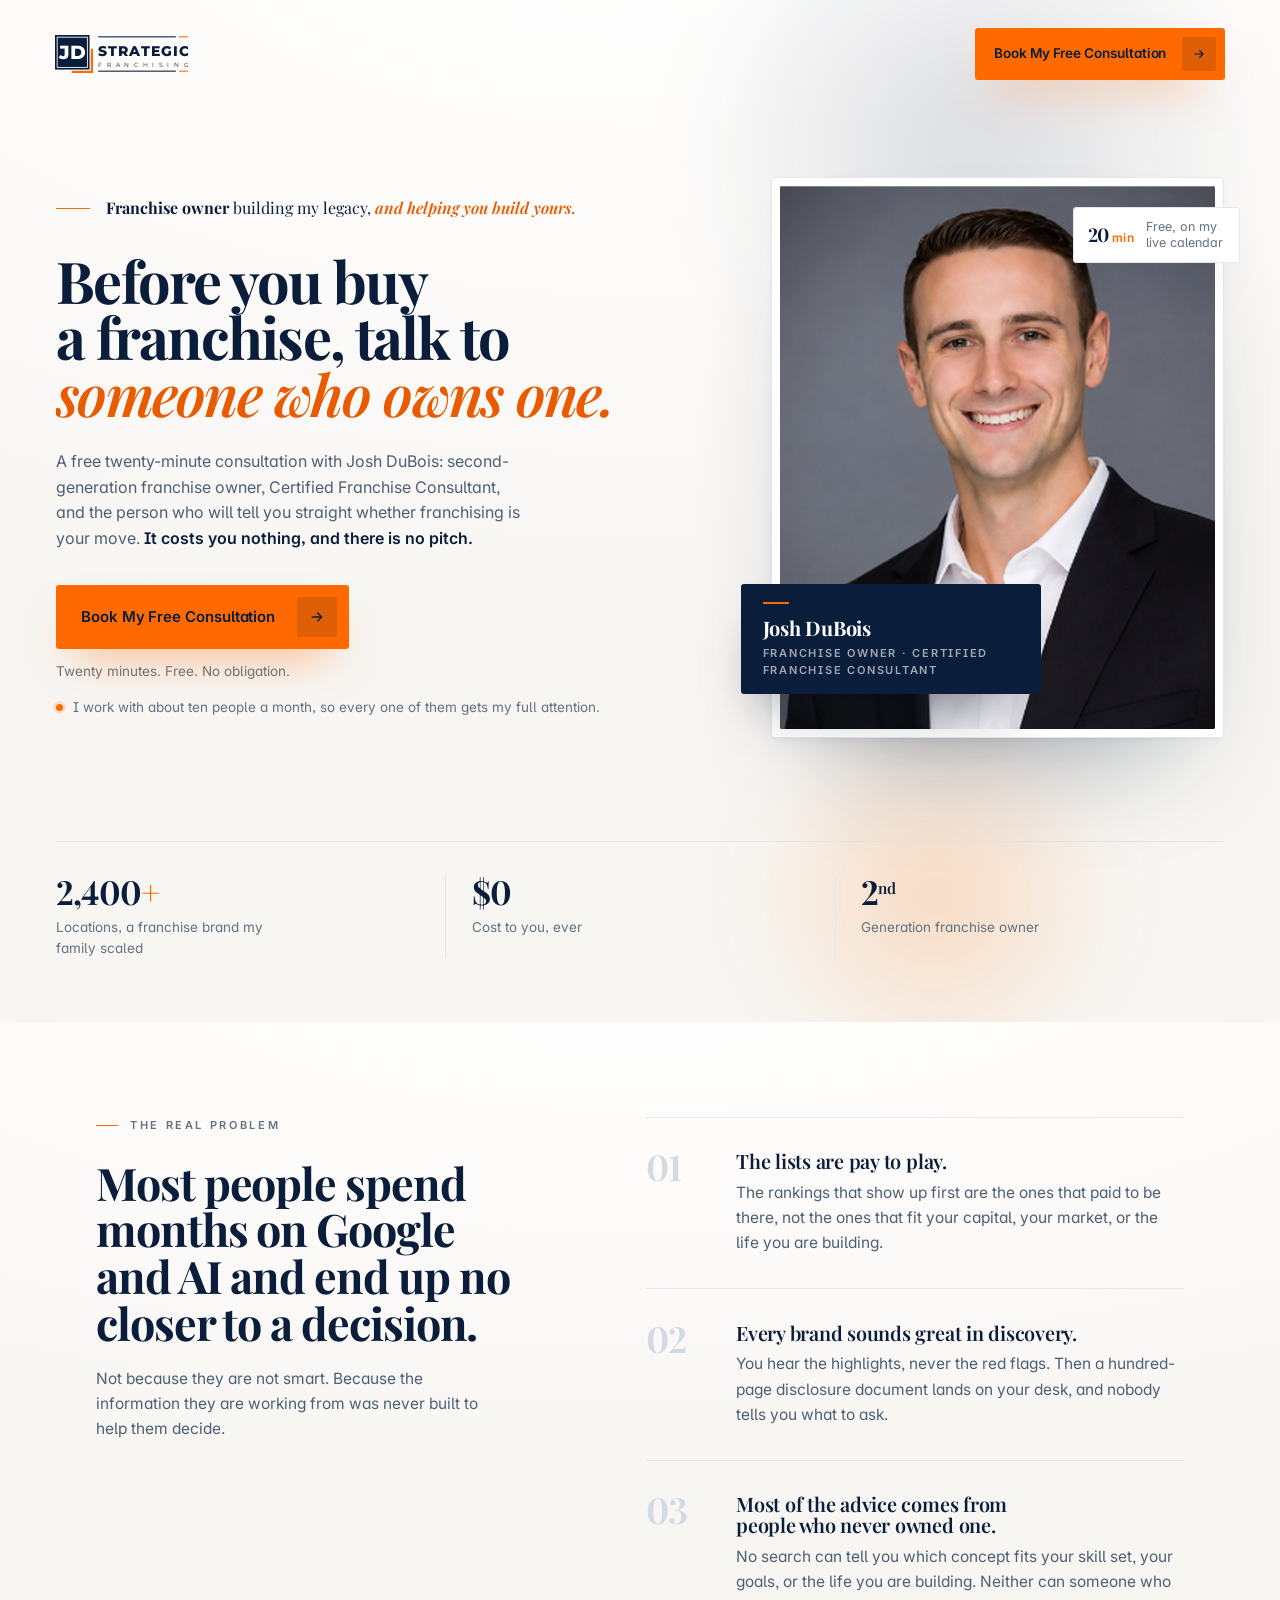
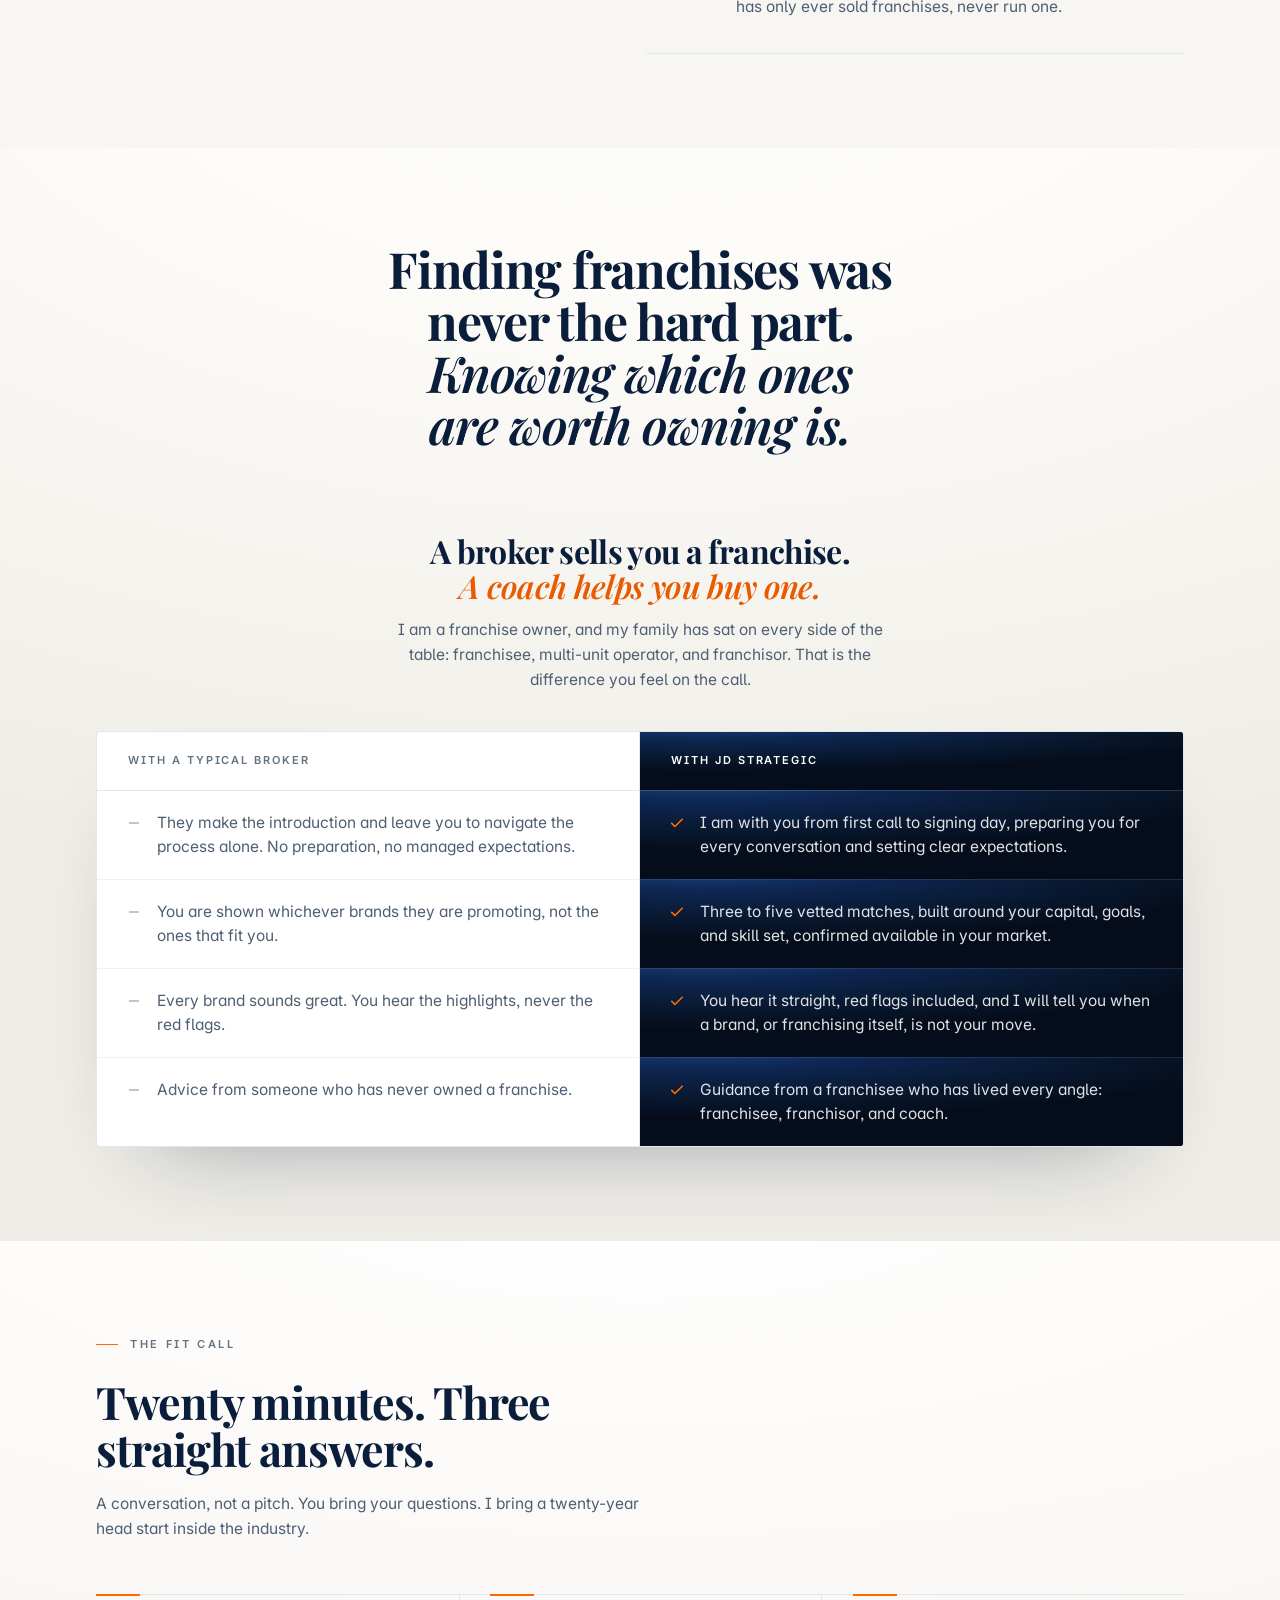
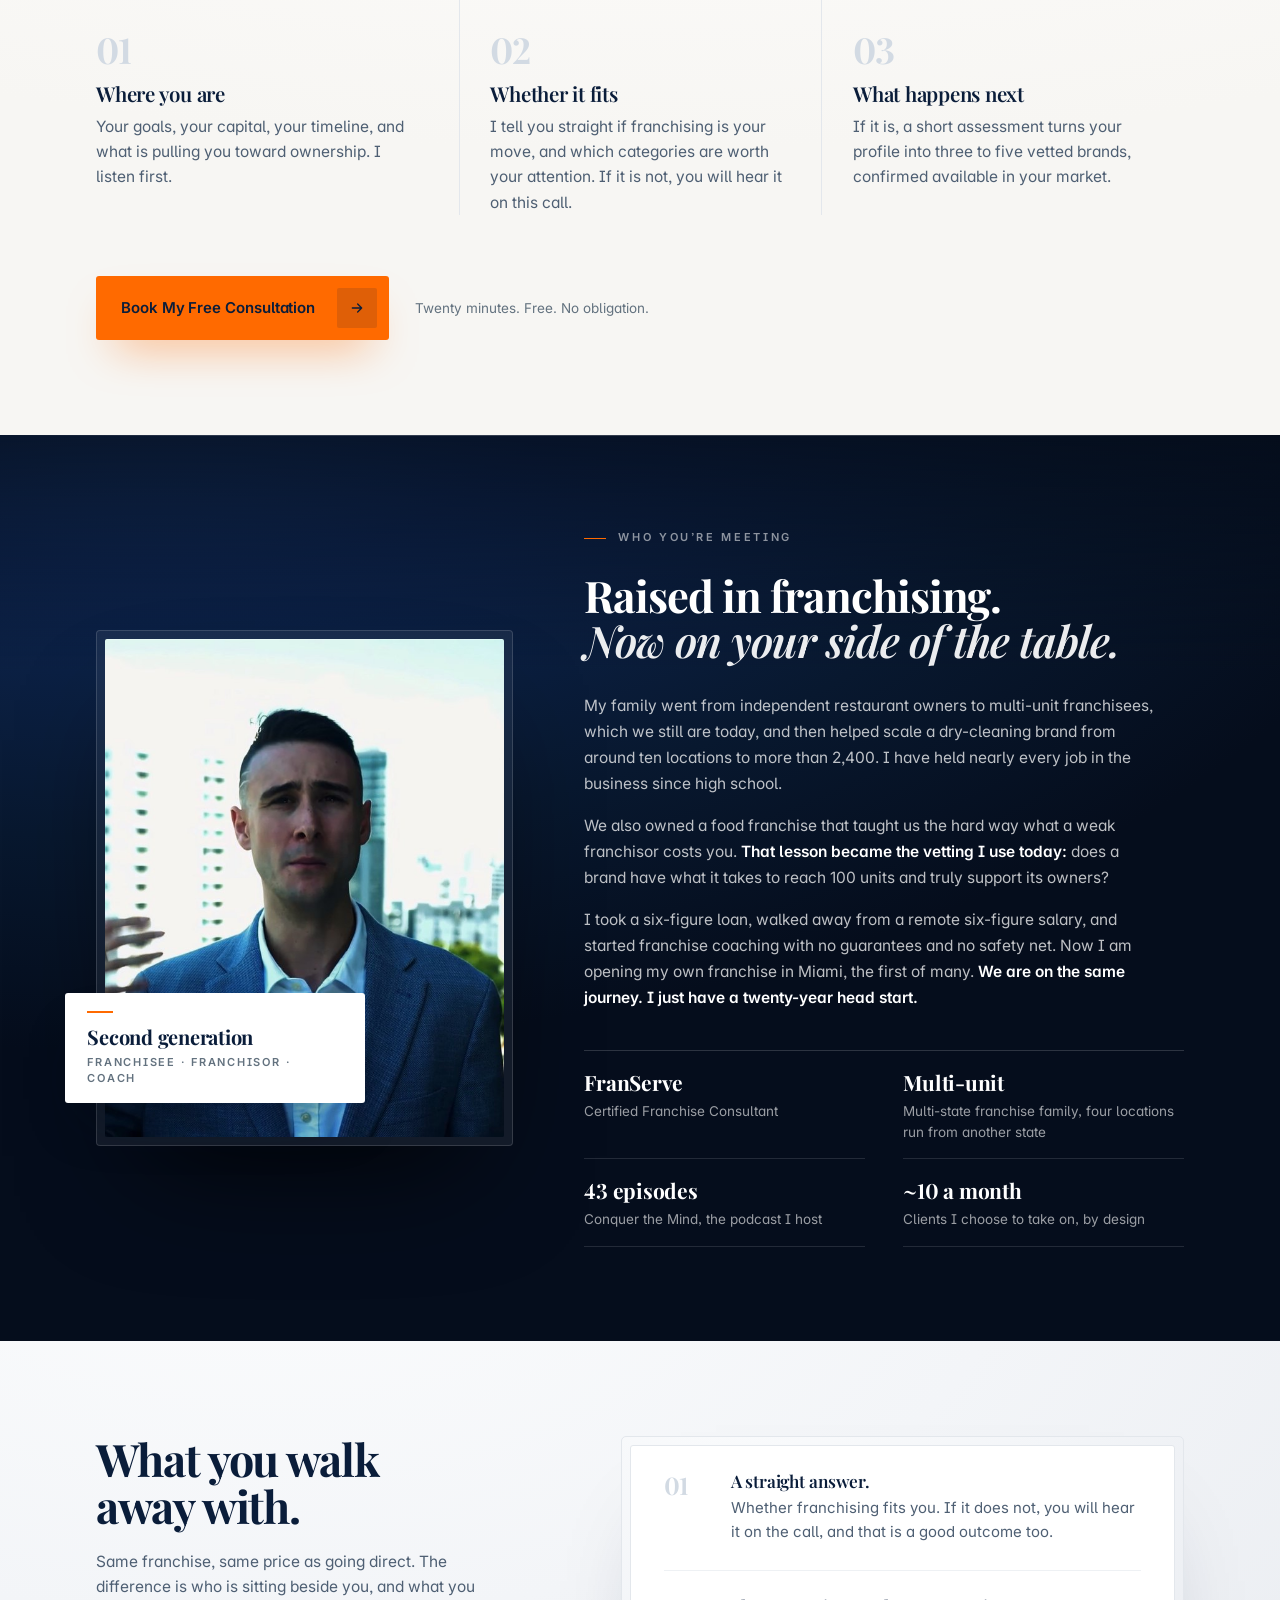
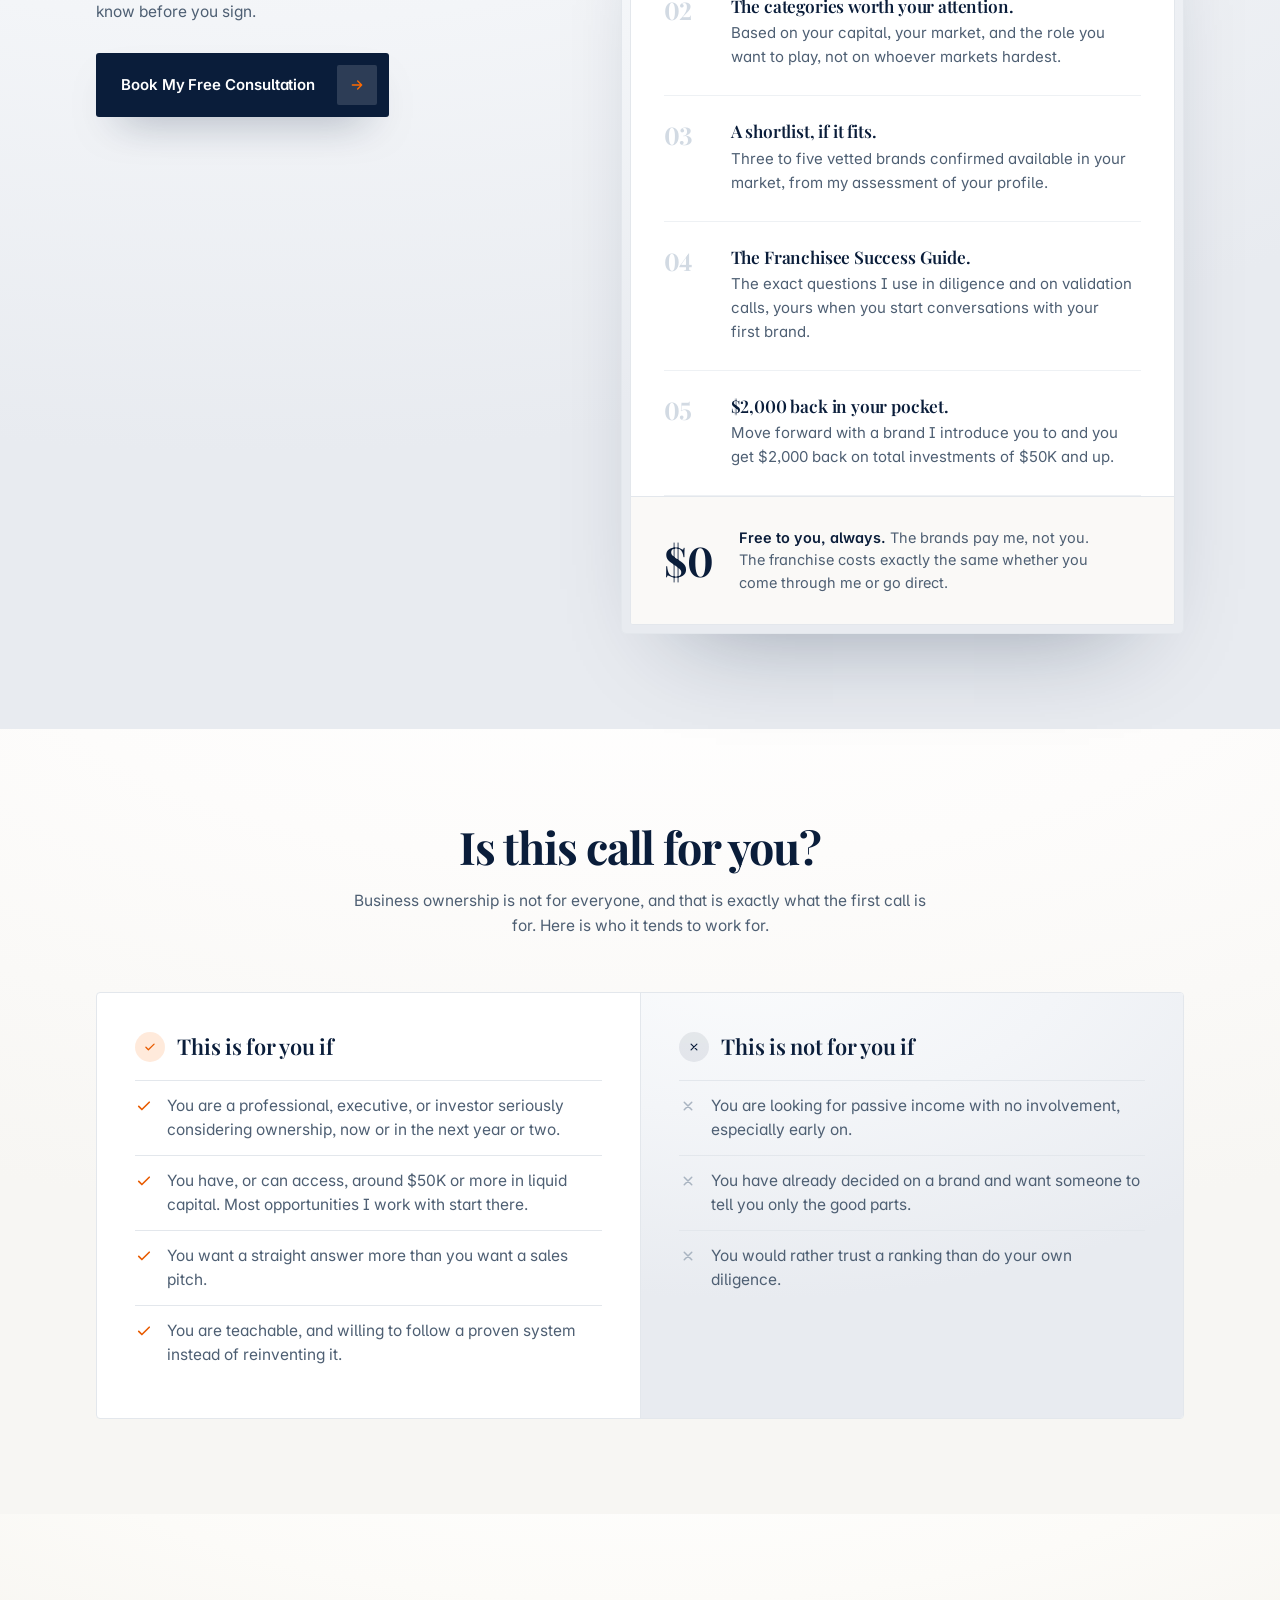
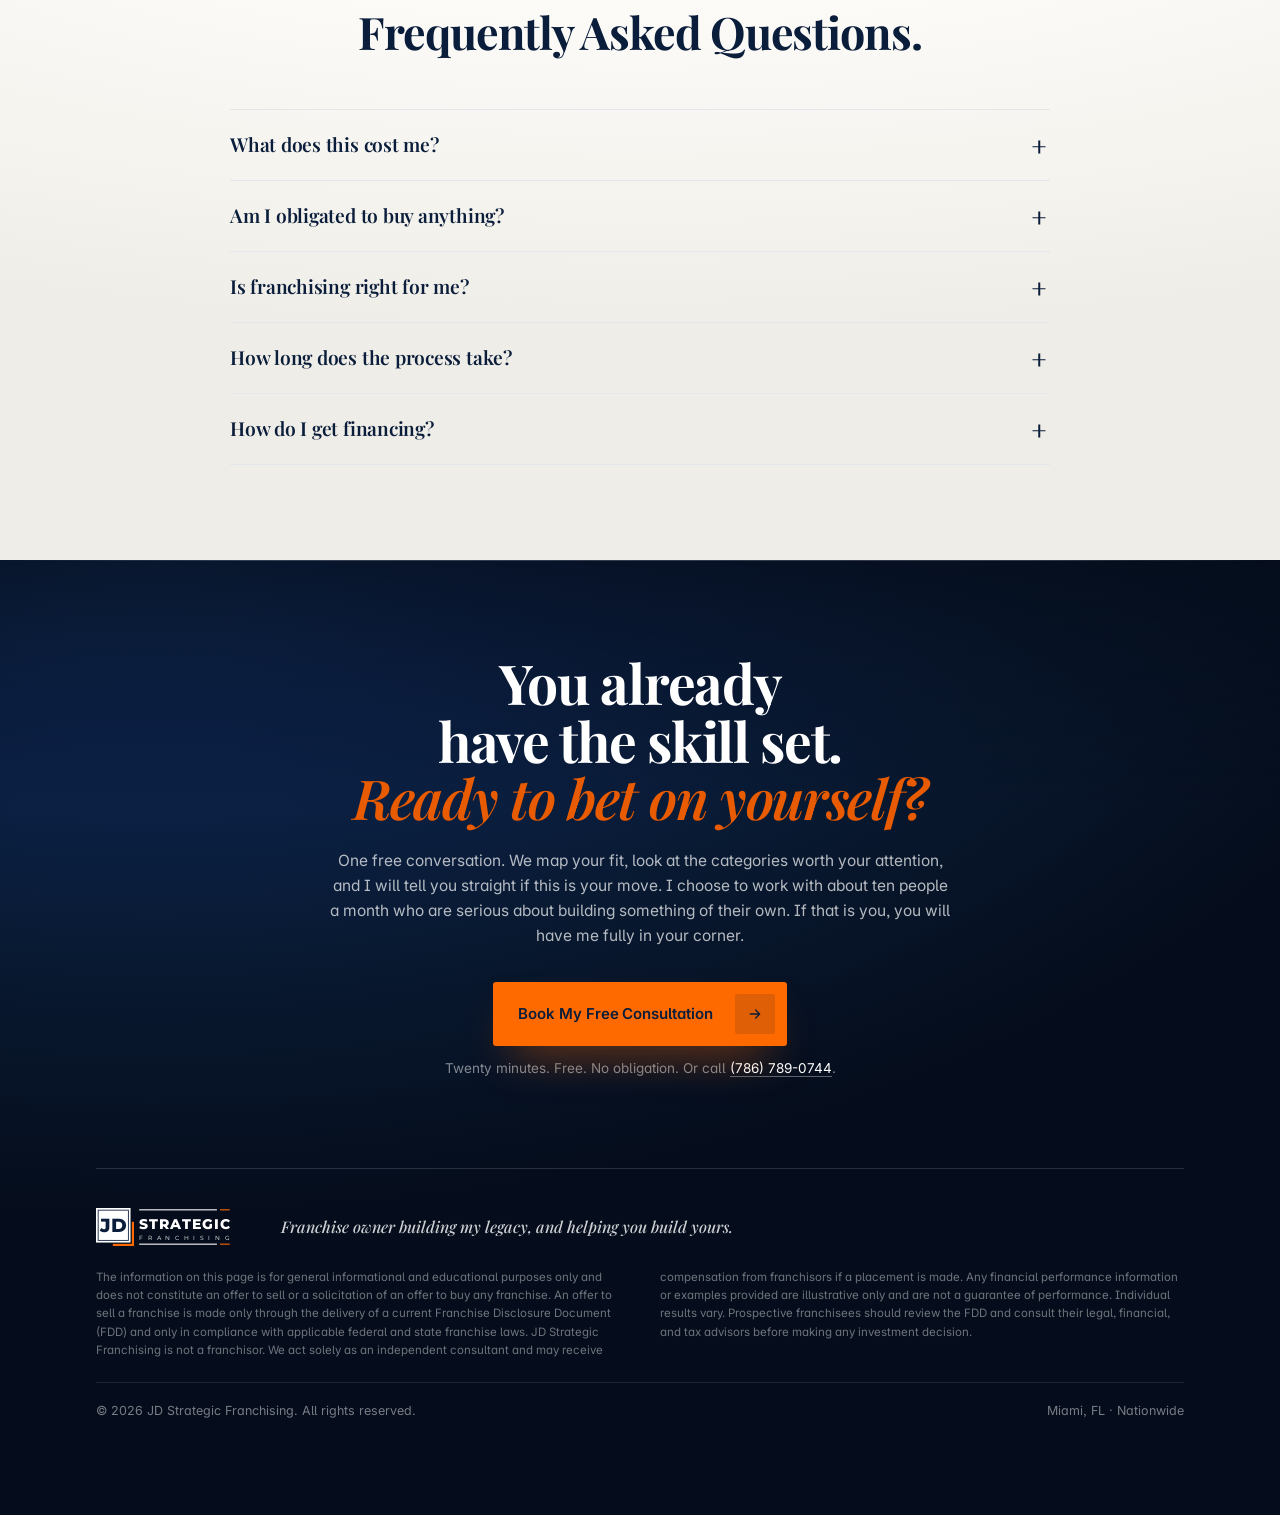
==== index.html @ 338318fc "JD Strategic consultation funnel: consult page, three-question booking, confirmation Co-Authored-By:" ====
<!doctype html>
<html lang="en">
<head>
<meta charset="utf-8">
<meta name="viewport" content="width=device-width, initial-scale=1, viewport-fit=cover">
<title>Free Franchise Consultation with Josh DuBois | JD Strategic Franchising</title>
<meta name="description" content="Before you buy a franchise, talk to someone who owns one. A free twenty-minute consultation with Josh DuBois, second-generation franchise owner and Certified Franchise Consultant. No pitch, no obligation.">
<meta name="theme-color" content="#0A1D3A">
<meta property="og:type" content="website">
<meta property="og:title" content="Before you buy a franchise, talk to someone who owns one.">
<meta property="og:description" content="A free twenty-minute consultation with Josh DuBois. He will tell you straight whether franchising is your move.">
<meta property="og:image" content="assets/og.jpg">
<meta name="twitter:card" content="summary_large_image">
<meta name="twitter:image" content="assets/og.jpg">
<link rel="icon" type="image/png" sizes="64x64" href="assets/favicon.png">
<link rel="apple-touch-icon" sizes="180x180" href="assets/apple-touch-icon.png">
<link rel="preconnect" href="https://fonts.googleapis.com">
<link rel="preconnect" href="https://fonts.gstatic.com" crossorigin>
<link href="https://fonts.googleapis.com/css2?family=Playfair+Display:ital,wght@0,400..900;1,400..900&family=Inter:opsz,wght@14..32,400..700&family=Montserrat:wght@400;800&display=swap" rel="stylesheet">
<link rel="preload" as="image" href="assets/josh/hero-portrait@800.jpg">
<link rel="stylesheet" href="assets/funnel.css">
</head>
<body>
<svg width="0" height="0" style="position:absolute" aria-hidden="true">
  <symbol id="jd-mark" viewBox="0 0 620 176">
    <rect x="0" y="0" width="160" height="160" fill="var(--logo-box,#0A1D3A)"/>
    <rect x="10" y="10" width="140" height="140" fill="none" stroke="var(--logo-on-box,#fff)" stroke-width="4"/>
    <text x="80" y="111" text-anchor="middle" font-family="Montserrat,Inter,system-ui,sans-serif" font-weight="800" font-size="88" letter-spacing="-3" fill="var(--logo-on-box,#fff)">JD</text>
    <rect x="166" y="64" width="10" height="112" fill="#FF6A00"/>
    <rect x="78" y="166" width="98" height="10" fill="#FF6A00"/>
    <rect x="200" y="6" width="360" height="5" fill="currentColor"/>
    <rect x="574" y="6" width="46" height="5" fill="#FF6A00"/>
    <text x="200" y="98" font-family="Montserrat,Inter,system-ui,sans-serif" font-weight="800" font-size="66" textLength="420" lengthAdjust="spacing" fill="currentColor">STRATEGIC</text>
    <text x="201" y="148" font-family="Montserrat,Inter,system-ui,sans-serif" font-weight="400" font-size="30" textLength="418" lengthAdjust="spacing" fill="currentColor">FRANCHISING</text>
    <rect x="200" y="165" width="360" height="5" fill="currentColor"/>
    <rect x="574" y="165" width="46" height="5" fill="#FF6A00"/>
  </symbol>
  <symbol id="i-arrow" viewBox="0 0 24 24"><path d="M5 12h14M13 6l6 6-6 6" fill="none" stroke="currentColor" stroke-width="2" stroke-linecap="round" stroke-linejoin="round"/></symbol>
  <symbol id="i-check" viewBox="0 0 24 24"><path d="M5 12.5l4.2 4.2L19 7" fill="none" stroke="currentColor" stroke-width="2.2" stroke-linecap="round" stroke-linejoin="round"/></symbol>
  <symbol id="i-x" viewBox="0 0 24 24"><path d="M7 7l10 10M17 7L7 17" fill="none" stroke="currentColor" stroke-width="2" stroke-linecap="round"/></symbol>
  <symbol id="i-dash" viewBox="0 0 24 24"><path d="M6 12h12" fill="none" stroke="currentColor" stroke-width="2" stroke-linecap="round"/></symbol>
</svg>

<header class="nav" id="nav">
  <div class="nav-in">
    <span class="brand"><svg class="logo" role="img" aria-label="JD Strategic Franchising"><use href="#jd-mark"/></svg></span>
    <a class="btn btn-accent btn-sm" href="book.html">Book My Free Consultation<svg aria-hidden="true"><use href="#i-arrow"/></svg></a>
  </div>
</header>

<main id="page">

<!-- 01 hero -->
<section class="hero" aria-labelledby="h1">
  <div class="air" aria-hidden="true"></div>
  <div class="rail">
    <div class="hero-grid">
      <div class="hero-copy">
        <p class="sig hv" style="--i:0"><i></i><span><b>Franchise owner</b> building my legacy, <em>and helping you build yours.</em></span></p>
        <h1 id="h1"><span class="ln"><span>Before you buy</span></span><span class="ln"><span>a franchise, talk to</span></span><span class="ln"><span class="it">someone who owns one.</span></span></h1>
        <p class="hero-sub hv" style="--i:2">A free twenty-minute consultation with Josh DuBois: second-generation franchise owner, Certified Franchise Consultant, and the person who will tell you straight whether franchising is your move. <b>It costs you nothing, and there is no pitch.</b></p>
        <div class="hero-act hv" style="--i:3">
          <a class="btn btn-accent" href="book.html">Book My Free Consultation<svg aria-hidden="true"><use href="#i-arrow"/></svg></a>
          <p class="reassure">Twenty minutes. Free. No obligation.</p>
          <p class="policy">I work with about ten people a month, so every one of them gets my full attention.</p>
        </div>
      </div>
      <figure class="hero-fig">
        <div class="frame"><span class="core"><img src="assets/josh/hero-portrait.jpg" srcset="assets/josh/hero-portrait@800.jpg 800w, assets/josh/hero-portrait.jpg 1276w" sizes="(max-width:900px) 420px, 500px" width="1276" height="1596" alt="Josh DuBois, franchise owner and Certified Franchise Consultant" fetchpriority="high"></span></div>
        <div class="chip-float" aria-label="Twenty-minute call, free"><b>20<em>&thinsp;min</em></b><span>Free, on my<br>live calendar</span></div>
        <figcaption class="plate"><b>Josh DuBois</b><span>Franchise owner &middot; Certified Franchise Consultant</span></figcaption>
      </figure>
    </div>
    <div class="stats">
      <div class="stat hv" style="--i:5"><div class="n"><span data-count="2400" data-fmt="comma">0</span><em>+</em></div><div class="l">Locations, a franchise brand my family scaled</div></div>
      <div class="stat hv" style="--i:6"><div class="n">$0</div><div class="l">Cost to you, ever</div></div>
      <div class="stat hv" style="--i:7"><div class="n">2<sup>nd</sup></div><div class="l">Generation franchise owner</div></div>
    </div>
  </div>
</section>

<!-- 02 the problem -->
<section class="sec paper" id="problem" aria-labelledby="h-problem">
  <div class="wrap">
    <div class="prob">
      <div class="prob-l">
        <p class="run" data-r><i></i>The real problem</p>
        <h2 class="h2" id="h-problem" data-r data-d="1">Most people spend months on Google and AI and end up no closer to a decision.</h2>
        <p class="lede" data-r data-d="2">Not because they are not smart. Because the information they are working from was never built to help them decide.</p>
      </div>
      <ol class="ledger">
        <li data-r><span class="num">01</span><div><h3>The lists are pay to play.</h3><p>The rankings that show up first are the ones that paid to be there, not the ones that fit your capital, your market, or the life you are building.</p></div></li>
        <li data-r data-d="1"><span class="num">02</span><div><h3>Every brand sounds great in discovery.</h3><p>You hear the highlights, never the red flags. Then a hundred-page disclosure document lands on your desk, and nobody tells you what to ask.</p></div></li>
        <li data-r data-d="2"><span class="num">03</span><div><h3>Most of the advice comes from people who never owned one.</h3><p>No search can tell you which concept fits your skill set, your goals, or the life you are building. Neither can someone who has only ever sold franchises, never run one.</p></div></li>
      </ol>
    </div>
  </div>
</section>

<!-- 03 the reframe, and the comparison -->
<section class="sec cream reframe" id="reframe" aria-labelledby="h-reframe">
  <div class="wrap">
    <h2 class="big" id="h-reframe" data-r>Finding franchises was never the hard part. <span class="b2">Knowing which ones are worth owning is.</span></h2>
    <div class="cmp-head" data-r data-d="1">
      <p class="h3">A broker sells you a franchise. <span class="it">A coach helps you buy one.</span></p>
      <p>I am a franchise owner, and my family has sat on every side of the table: franchisee, multi-unit operator, and franchisor. That is the difference you feel on the call.</p>
    </div>
    <div class="cmp" data-r data-d="2" role="table" aria-label="A typical broker compared with JD Strategic">
      <div class="cmp-h cmp-l" role="columnheader">With a typical broker</div>
      <div class="cmp-h cmp-r" role="columnheader">With JD Strategic</div>
      <div class="cmp-i cmp-l" role="cell"><svg aria-hidden="true"><use href="#i-dash"/></svg><span>They make the introduction and leave you to navigate the process alone. No preparation, no managed expectations.</span></div>
      <div class="cmp-i cmp-r" role="cell"><svg aria-hidden="true"><use href="#i-check"/></svg><span>I am with you from first call to signing day, preparing you for every conversation and setting clear expectations.</span></div>
      <div class="cmp-i cmp-l" role="cell"><svg aria-hidden="true"><use href="#i-dash"/></svg><span>You are shown whichever brands they are promoting, not the ones that fit you.</span></div>
      <div class="cmp-i cmp-r" role="cell"><svg aria-hidden="true"><use href="#i-check"/></svg><span>Three to five vetted matches, built around your capital, goals, and skill set, confirmed available in your market.</span></div>
      <div class="cmp-i cmp-l" role="cell"><svg aria-hidden="true"><use href="#i-dash"/></svg><span>Every brand sounds great. You hear the highlights, never the red flags.</span></div>
      <div class="cmp-i cmp-r" role="cell"><svg aria-hidden="true"><use href="#i-check"/></svg><span>You hear it straight, red flags included, and I will tell you when a brand, or franchising itself, is not your move.</span></div>
      <div class="cmp-i cmp-l cmp-last" role="cell"><svg aria-hidden="true"><use href="#i-dash"/></svg><span>Advice from someone who has never owned a franchise.</span></div>
      <div class="cmp-i cmp-r cmp-last" role="cell"><svg aria-hidden="true"><use href="#i-check"/></svg><span>Guidance from a franchisee who has lived every angle: franchisee, franchisor, and coach.</span></div>
    </div>
  </div>
</section>

<!-- 04 the mechanism -->
<section class="sec paper" id="call" aria-labelledby="h-call">
  <div class="wrap">
    <div class="sec-head">
      <p class="run" data-r><i></i>The Fit Call</p>
      <h2 class="h2" id="h-call" data-r data-d="1">Twenty minutes. Three straight answers.</h2>
      <p class="lede" data-r data-d="2">A conversation, not a pitch. You bring your questions. I bring a twenty-year head start inside the industry.</p>
    </div>
    <ol class="mech">
      <li data-r><span class="num">01</span><h3>Where you are</h3><p>Your goals, your capital, your timeline, and what is pulling you toward ownership. I listen first.</p></li>
      <li data-r data-d="1"><span class="num">02</span><h3>Whether it fits</h3><p>I tell you straight if franchising is your move, and which categories are worth your attention. If it is not, you will hear it on this call.</p></li>
      <li data-r data-d="2"><span class="num">03</span><h3>What happens next</h3><p>If it is, a short assessment turns your profile into three to five vetted brands, confirmed available in your market.</p></li>
    </ol>
    <div class="mech-act" data-r>
      <a class="btn btn-accent" href="book.html">Book My Free Consultation<svg aria-hidden="true"><use href="#i-arrow"/></svg></a>
      <p class="reassure">Twenty minutes. Free. No obligation.</p>
    </div>
  </div>
</section>

<!-- 05 who you're meeting -->
<section class="sec dark" id="josh" aria-labelledby="h-josh">
  <div class="wrap">
    <div class="who">
      <figure class="who-fig" data-r>
        <div class="frame"><span class="core"><img src="assets/josh/chapter.jpg" srcset="assets/josh/chapter@640.jpg 640w, assets/josh/chapter.jpg 1152w" sizes="(max-width:900px) 400px, 460px" width="1152" height="1440" alt="Josh DuBois in Miami" loading="lazy" decoding="async"></span></div>
        <figcaption class="plate light"><b>Second generation</b><span>Franchisee &middot; franchisor &middot; coach</span></figcaption>
      </figure>
      <div>
        <p class="run" data-r><i></i>Who you&rsquo;re meeting</p>
        <h2 class="h2" id="h-josh" data-r data-d="1">Raised in franchising. <span class="w">Now on your side of the table.</span></h2>
        <div class="story">
          <p data-r data-d="2">My family went from independent restaurant owners to multi-unit franchisees, which we still are today, and then helped scale a dry-cleaning brand from around ten locations to more than 2,400. I have held nearly every job in the business since high school.</p>
          <p data-r data-d="3">We also owned a food franchise that taught us the hard way what a weak franchisor costs you. <strong>That lesson became the vetting I use today:</strong> does a brand have what it takes to reach 100 units and truly support its owners?</p>
          <p data-r data-d="4">I took a six-figure loan, walked away from a remote six-figure salary, and started franchise coaching with no guarantees and no safety net. Now I am opening my own franchise in Miami, the first of many. <strong>We are on the same journey. I just have a twenty-year head start.</strong></p>
        </div>
        <ul class="creds" data-r data-d="5">
          <li><b>FranServe</b>Certified Franchise Consultant</li>
          <li><b>Multi-unit</b>Multi-state franchise family, four locations run from another state</li>
          <li><b>43 episodes</b>Conquer the Mind, the podcast I host</li>
          <li><b>~10 a month</b>Clients I choose to take on, by design</li>
        </ul>
      </div>
    </div>
  </div>
</section>

<!-- 06 what you walk away with -->
<section class="sec band" id="offer" aria-labelledby="h-offer">
  <div class="wrap">
    <div class="offer">
      <div class="offer-l">
        <h2 class="h2" id="h-offer" data-r>What you walk away with.</h2>
        <p class="lede" data-r data-d="1">Same franchise, same price as going direct. The difference is who is sitting beside you, and what you know before you sign.</p>
        <a class="btn btn-solid" href="book.html" data-r data-d="2">Book My Free Consultation<svg aria-hidden="true"><use href="#i-arrow"/></svg></a>
      </div>
      <div class="bezel" data-r data-d="1">
        <div class="core">
          <ol class="get">
            <li><span class="num">01</span><div><h3>A straight answer.</h3><p>Whether franchising fits you. If it does not, you will hear it on the call, and that is a good outcome too.</p></div></li>
            <li><span class="num">02</span><div><h3>The categories worth your attention.</h3><p>Based on your capital, your market, and the role you want to play, not on whoever markets hardest.</p></div></li>
            <li><span class="num">03</span><div><h3>A shortlist, if it fits.</h3><p>Three to five vetted brands confirmed available in your market, from my assessment of your profile.</p></div></li>
            <li><span class="num">04</span><div><h3>The Franchisee Success Guide.</h3><p>The exact questions I use in diligence and on validation calls, yours when you start conversations with your first brand.</p></div></li>
            <li><span class="num">05</span><div><h3>$2,000 back in your pocket.</h3><p>Move forward with a brand I introduce you to and you get $2,000 back on total investments of $50K and up.</p></div></li>
          </ol>
          <div class="price"><span class="n">$0</span><p><b>Free to you, always.</b> The brands pay me, not you. The franchise costs exactly the same whether you come through me or go direct.</p></div>
        </div>
      </div>
    </div>
  </div>
</section>

<!-- 07 qualification -->
<section class="sec paper" id="fit" aria-labelledby="h-fit">
  <div class="wrap">
    <div class="sec-head center">
      <h2 class="h2" id="h-fit" data-r>Is this call for you?</h2>
      <p class="lede" data-r data-d="1">Business ownership is not for everyone, and that is exactly what the first call is for. Here is who it tends to work for.</p>
    </div>
    <div class="qual" data-r data-d="2">
      <div class="qual-col yes">
        <h3><span class="mk"><svg aria-hidden="true"><use href="#i-check"/></svg></span>This is for you if</h3>
        <ul>
          <li><svg aria-hidden="true"><use href="#i-check"/></svg><span>You are a professional, executive, or investor seriously considering ownership, now or in the next year or two.</span></li>
          <li><svg aria-hidden="true"><use href="#i-check"/></svg><span>You have, or can access, around $50K or more in liquid capital. Most opportunities I work with start there.</span></li>
          <li><svg aria-hidden="true"><use href="#i-check"/></svg><span>You want a straight answer more than you want a sales pitch.</span></li>
          <li><svg aria-hidden="true"><use href="#i-check"/></svg><span>You are teachable, and willing to follow a proven system instead of reinventing it.</span></li>
        </ul>
      </div>
      <div class="qual-col no">
        <h3><span class="mk"><svg aria-hidden="true"><use href="#i-x"/></svg></span>This is not for you if</h3>
        <ul>
          <li><svg aria-hidden="true"><use href="#i-x"/></svg><span>You are looking for passive income with no involvement, especially early on.</span></li>
          <li><svg aria-hidden="true"><use href="#i-x"/></svg><span>You have already decided on a brand and want someone to tell you only the good parts.</span></li>
          <li><svg aria-hidden="true"><use href="#i-x"/></svg><span>You would rather trust a ranking than do your own diligence.</span></li>
        </ul>
      </div>
    </div>
  </div>
</section>

<!-- 08 faq -->
<section class="sec cream" id="faq" aria-labelledby="h-faq">
  <div class="wrap">
    <div class="sec-head center">
      <h2 class="h2" id="h-faq" data-r>Frequently Asked Questions.</h2>
    </div>
    <div class="faq" data-r data-d="1">
      <div class="faq-i"><button class="faq-q" aria-expanded="false"><span>What does this cost me?</span><span class="faq-ic" aria-hidden="true"></span></button><div class="faq-a"><p>Nothing, ever. Like an executive recruiter, I am compensated by the franchise brands when a placement happens. You pay the same franchise fee either way, so working with me adds guidance without adding cost. In fact, you come out ahead: when you move forward with a brand I introduce you to, you get $2,000 back on total investments of $50K and up.</p></div></div>
      <div class="faq-i"><button class="faq-q" aria-expanded="false"><span>Am I obligated to buy anything?</span><span class="faq-ic" aria-hidden="true"></span></button><div class="faq-a"><p>No. Every step is pressure free, and plenty of people conclude that franchising is not their move. That is a good outcome too. Better to know before the check is written.</p></div></div>
      <div class="faq-i"><button class="faq-q" aria-expanded="false"><span>Is franchising right for me?</span><span class="faq-ic" aria-hidden="true"></span></button><div class="faq-a"><p>The owners who succeed tend to have a few things in common. They are teachable and willing to follow a proven system instead of reinventing it. They go in prepared with realistic expectations. And they believe in themselves enough to put their skills to work, because no one ever feels 100% ready. What franchising is not is passive income with no involvement, especially early on. Business ownership is not for everyone, and that is exactly what the first call is for. If it is not your move, I will tell you.</p></div></div>
      <div class="faq-i"><button class="faq-q" aria-expanded="false"><span>How long does the process take?</span><span class="faq-ic" aria-hidden="true"></span></button><div class="faq-a"><p>Most clients go from first call to a confident decision in four to eight weeks. The pace is yours, but the process makes sure you do your full diligence, so you make an informed decision instead of a rushed one.</p></div></div>
      <div class="faq-i"><button class="faq-q" aria-expanded="false"><span>How do I get financing?</span><span class="faq-ic" aria-hidden="true"></span></button><div class="faq-a"><p>I connect you with trusted funding partners who specialize in franchise financing, including SBA loans, ROBS programs that let you use retirement funds, home equity lines of credit, and business lines of credit. They help you structure the capital, and together we make sure you understand not just the total investment, but the realistic working capital you will need to get through ramp-up.</p></div></div>
    </div>
  </div>
</section>

<!-- 09 the call -->
<section class="sec dark close" id="book" aria-labelledby="h-book">
  <div class="wrap">
    <h2 class="h2" id="h-book" data-r>You already have the skill set. <span class="it br">Ready to bet on yourself?</span></h2>
    <p class="lede" data-r data-d="1">One free conversation. We map your fit, look at the categories worth your attention, and I will tell you straight if this is your move. I choose to work with about ten people a month who are serious about building something of their own. If that is you, you will have me fully in your corner.</p>
    <div class="close-act" data-r data-d="2">
      <a class="btn btn-accent" href="book.html">Book My Free Consultation<svg aria-hidden="true"><use href="#i-arrow"/></svg></a>
      <p class="reassure">Twenty minutes. Free. No obligation. Or call <a href="tel:+17867890744">(786) 789-0744</a>.</p>
    </div>
    <footer class="foot">
      <svg class="logo" role="img" aria-label="JD Strategic Franchising"><use href="#jd-mark"/></svg>
      <p class="sig2">Franchise owner building my legacy, and helping you build yours.</p>
      <p class="legal">The information on this page is for general informational and educational purposes only and does not constitute an offer to sell or a solicitation of an offer to buy any franchise. An offer to sell a franchise is made only through the delivery of a current Franchise Disclosure Document (FDD) and only in compliance with applicable federal and state franchise laws. JD Strategic Franchising is not a franchisor. We act solely as an independent consultant and may receive compensation from franchisors if a placement is made. Any financial performance information or examples provided are illustrative only and are not a guarantee of performance. Individual results vary. Prospective franchisees should review the FDD and consult their legal, financial, and tax advisors before making any investment decision.</p>
      <p class="copy"><span>&copy; 2026 JD Strategic Franchising. All rights reserved.</span><span>Miami, FL &middot; Nationwide</span></p>
    </footer>
  </div>
</section>

</main>

<div class="mbar" id="mbar" aria-label="Quick action"><a class="btn btn-accent" href="book.html">Book My Free Consultation<svg aria-hidden="true"><use href="#i-arrow"/></svg></a></div>

<script src="assets/funnel.js"></script>
</body>
</html>
---- assets/funnel.css ----
/* JD Strategic Franchising: the consultation funnel (index, book, confirmed).
   Tokens are the live site's, builds/jd-strategic-site/assets/site.css. White ground, navy ink, one orange accent. */
*,*::before,*::after{box-sizing:border-box}
:root{
  --ink:#0A1D3A;--ink-deep:#061020;--ink-2:#0E2547;
  --body:#4E5F73;--muted:#63727F;--faint:#A9B4C1;
  --accent:#FF6A00;--accent-deep:#E55F00;--accent-text:#E85B00;
  --hairline:#E3E7EC;--hairline-2:#EEF1F4;
  --canvas:#FFFFFF;--cream:#FAF9F7;--band:#F5F6F8;
  --fd:'Playfair Display',Georgia,'Times New Roman',serif;
  --fb:'Inter',system-ui,-apple-system,sans-serif;
  --ease:cubic-bezier(.22,1,.36,1);--ease-cine:cubic-bezier(.19,1,.22,1);--ease-out:cubic-bezier(.23,1,.32,1);
  --gut:clamp(20px,4.4vw,56px);--maxw:1200px;--rail:1360px;--pad:clamp(72px,7.4vw,124px);
  --nav-h:76px;--glass:rgba(252,251,249,.74);
  --lit-paper:radial-gradient(122% 78% at 50% -14%,#FFFFFF 0%,#FDFCFB 40%,#F7F6F3 100%);
  --lit-cream:radial-gradient(128% 82% at 50% -16%,#FFFFFF 0%,#FCFBF8 36%,#F5F3EE 74%,#EFEDE7 100%);
  --lit-band:radial-gradient(124% 84% at 20% -12%,#FBFCFD 0%,#F3F5F8 48%,#E8EBF0 100%);
  --lit-navy:radial-gradient(104% 78% at 12% -10%,#183D73 0%,#0D2550 32%,#08182F 70%,#050D1C 100%);
}
html{-webkit-text-size-adjust:100%;scroll-behavior:smooth}
body{margin:0;background:var(--canvas);color:var(--body);font-family:var(--fb);font-size:16.5px;line-height:1.6;
  -webkit-font-smoothing:antialiased;-moz-osx-font-smoothing:grayscale;font-optical-sizing:auto;
  font-feature-settings:'cv05' 1,'cv08' 1,'cv11' 1,'ss03' 1;font-variant-numeric:lining-nums;text-rendering:optimizeLegibility;overflow-x:clip}
img{max-width:100%;display:block;height:auto}
a{color:inherit;text-decoration:none}
button{font:inherit;color:inherit;background:none;border:0;cursor:pointer;padding:0;margin:0}
h1,h2,h3,h4{margin:0;font-family:var(--fd);color:var(--ink);font-weight:700;line-height:1.05;letter-spacing:-.016em;font-optical-sizing:auto;text-wrap:balance}
p{margin:0;text-wrap:pretty}ul,ol{margin:0;padding:0;list-style:none}
[hidden]{display:none!important}
:focus-visible{outline:2px solid var(--accent);outline-offset:4px}
::selection{background:rgba(255,106,0,.16);color:var(--ink)}
.wrap{width:100%;max-width:var(--maxw);margin:0 auto;padding-inline:var(--gut)}
.rail{width:100%;max-width:var(--rail);margin:0 auto;padding-inline:var(--gut)}
.it{font-style:italic;color:var(--accent-text);font-weight:600}
.sr{position:absolute;width:1px;height:1px;overflow:hidden;clip:rect(0 0 0 0);white-space:nowrap}

/* ================= grounds: lit, never filled ================= */
.paper{background-color:#fff;background-image:var(--lit-paper)}
.cream{background-color:var(--cream);background-image:var(--lit-cream)}
.band{background-color:var(--band);background-image:var(--lit-band)}
.dark{background-color:var(--ink);background-image:linear-gradient(to bottom,rgba(4,11,24,.72),rgba(4,11,24,0) 26%),var(--lit-navy);color:rgba(255,255,255,.74);position:relative;isolation:isolate}
.dark::before{content:"";position:absolute;left:0;right:0;top:0;height:1px;z-index:1;pointer-events:none;background:linear-gradient(90deg,transparent,rgba(255,255,255,.18) 20%,rgba(255,255,255,.18) 80%,transparent)}
.dark h1,.dark h2,.dark h3{color:#fff}
.hair{border-top:1px solid var(--hairline)}

/* ================= type ================= */
.run{font-family:var(--fb);font-size:11px;font-weight:600;letter-spacing:.24em;text-transform:uppercase;color:var(--muted);display:flex;align-items:center;gap:12px;margin:0 0 clamp(18px,2vw,26px)}
.run i{width:22px;height:1px;background:var(--accent);flex:none}
.dark .run{color:rgba(255,255,255,.54)}
.h2{font-size:clamp(31px,3.5vw,50px);line-height:1.04;letter-spacing:-.024em}
.h2 .br{display:block}
.lede{font-size:clamp(15.5px,1.15vw,17.5px);line-height:1.62;color:var(--body);max-width:58ch}
.dark .lede{color:rgba(255,255,255,.7)}
.num{font-family:var(--fd);font-weight:700;font-size:clamp(30px,2.8vw,44px);line-height:.86;letter-spacing:-.03em;color:#D2DAE3;font-variant-numeric:lining-nums;display:block;transition:color .55s var(--ease-cine)}
.dark .num{color:rgba(255,255,255,.22)}
.sec{padding-block:var(--pad)}
.sec-head{max-width:760px;margin-bottom:clamp(36px,4.2vw,60px)}
.sec-head .lede{margin-top:18px}
.sec-head.center{text-align:center;margin-inline:auto}
.sec-head.center .run{justify-content:center}
.sec-head.center .lede{margin-inline:auto}

/* ================= buttons: Title Case, button-in-button arrow ================= */
.btn{display:inline-flex;align-items:center;justify-content:space-between;gap:22px;font-family:var(--fb);font-size:15px;font-weight:600;letter-spacing:-.005em;padding:11px 11px 11px 24px;border:1px solid transparent;border-radius:3px;position:relative;overflow:hidden;isolation:isolate;white-space:nowrap;
  transition:background .3s var(--ease),color .3s var(--ease),border-color .3s var(--ease),transform .16s var(--ease-out),box-shadow .4s var(--ease-cine)}
.btn::before{content:"";position:absolute;inset:0;z-index:-1;background:#fff;opacity:0;transform:translateY(101%);transition:transform .55s var(--ease-cine),opacity .4s ease}
.btn:hover::before{opacity:.1;transform:none}
.btn:active{transform:scale(.975)}
.btn svg{width:40px;height:40px;padding:12px;flex:none;box-sizing:border-box;border-radius:2px;background:rgba(255,255,255,.14);transition:transform .42s var(--ease-cine),background .35s var(--ease-cine)}
.btn:hover svg{transform:translateX(5px);background:rgba(255,255,255,.26)}
.btn-accent{background:var(--accent);color:var(--ink);box-shadow:0 22px 46px -20px rgba(255,106,0,.66)}
.btn-accent svg{color:var(--ink);background:rgba(10,29,58,.13)}
.btn-accent:hover{background:var(--accent-deep);box-shadow:0 28px 56px -20px rgba(255,106,0,.74)}
.btn-accent:hover svg{background:rgba(10,29,58,.2)}
.btn-solid{background:var(--ink);color:#fff;box-shadow:0 20px 44px -24px rgba(10,29,58,.62)}
.btn-solid svg{color:var(--accent)}
.btn-solid:hover{background:var(--ink-deep)}
.btn-sm{font-size:13.5px;padding:8px 8px 8px 18px;gap:16px}
.btn-sm svg{width:34px;height:34px;padding:10px}
.reassure{font-size:13.5px;color:var(--muted);line-height:1.5}
.policy{display:flex;align-items:flex-start;gap:10px;font-size:13.5px;color:var(--muted);line-height:1.5}
.policy::before{content:"";flex:none;width:7px;height:7px;border-radius:50%;background:var(--accent);box-shadow:0 0 0 3px rgba(255,106,0,.16);margin-top:7px}

/* ================= chrome: floating island, logo and the one button ================= */
.nav{position:fixed;top:0;left:0;right:0;z-index:50;padding:clamp(10px,1.4vw,16px) clamp(12px,2.4vw,28px);pointer-events:none}
.nav-in{pointer-events:auto;position:relative;height:var(--nav-h);max-width:var(--rail);margin:0 auto;padding-inline:clamp(14px,2vw,28px);display:flex;align-items:center;justify-content:space-between;gap:20px;border:1px solid transparent;border-radius:3px;
  transition:height .5s var(--ease-cine),background-color .5s var(--ease-cine),border-color .5s var(--ease-cine),box-shadow .5s var(--ease-cine)}
.nav.stuck .nav-in{height:60px;background-color:var(--glass);border-color:rgba(10,29,58,.09);
  -webkit-backdrop-filter:blur(24px) saturate(1.75);backdrop-filter:blur(24px) saturate(1.75);
  box-shadow:inset 0 1px 0 rgba(255,255,255,.8),0 28px 64px -36px rgba(10,29,58,.44),0 2px 10px -7px rgba(10,29,58,.18)}
.brand{display:inline-flex;align-items:center;flex:none;color:var(--ink);--logo-box:var(--ink);--logo-on-box:#fff}
.logo{display:block;height:40px;width:auto;aspect-ratio:620/176;color:inherit}
.nav .logo{height:38px}
@media (max-width:560px){.nav .logo{height:32px}.nav .btn-sm{display:none}}

/* ================= hero ================= */
.hero{position:relative;padding-top:calc(var(--nav-h) + clamp(28px,4vw,54px));background-color:#fff;background-image:var(--lit-paper);overflow:hidden;isolation:isolate}
.air{position:absolute;inset:0;z-index:-1;pointer-events:none;overflow:hidden}
.air::before{content:"";position:absolute;right:-8%;top:-26%;width:64vw;height:64vw;max-width:980px;max-height:980px;border-radius:50%;background:radial-gradient(closest-side,rgba(10,29,58,.14),rgba(10,29,58,0) 70%);filter:blur(36px)}
.air::after{content:"";position:absolute;right:6%;bottom:-14%;width:42vw;height:42vw;max-width:660px;max-height:660px;border-radius:50%;background:radial-gradient(closest-side,rgba(255,106,0,.2),rgba(255,106,0,0) 72%);filter:blur(30px)}
.hero-grid{display:grid;grid-template-columns:minmax(0,1.18fr) minmax(0,.82fr);gap:clamp(32px,5vw,84px);align-items:center;min-height:min(calc(100svh - var(--nav-h) - 80px),660px)}
.hero-copy{position:relative;z-index:2;padding-block:clamp(10px,2vw,30px)}
.sig{display:flex;align-items:flex-start;gap:16px;font-family:var(--fd);font-size:clamp(16px,1.25vw,19px);line-height:1.35;color:var(--ink);margin:0 0 clamp(22px,2.6vw,34px)}
.sig i{flex:none;width:34px;height:1px;background:var(--accent);margin-top:.66em}
.sig b{font-weight:700}
.sig em{font-style:italic;color:var(--accent-text);font-weight:600}
.hero h1{position:relative;font-size:clamp(42px,4.5vw,64px);line-height:.98;letter-spacing:-.03em;margin:0 0 clamp(20px,2.2vw,28px);text-wrap:initial}
.hero h1 .ln{display:block;overflow:hidden;padding-bottom:.14em;margin-bottom:-.14em}
.hero h1 .ln>span{display:block;transform:translateY(112%);transition:transform 1.15s var(--ease-cine)}
.hero h1 .ln:nth-child(2)>span{transition-delay:.09s}
.hero h1 .ln:nth-child(3)>span{transition-delay:.18s}
body.ready .hero h1 .ln>span{transform:none}
.hero-sub{font-size:clamp(16px,1.15vw,18px);line-height:1.6;color:var(--body);max-width:47ch;margin:0 0 clamp(24px,2.6vw,34px)}
.hero-sub b{color:var(--ink);font-weight:600}
.hero-act{display:flex;flex-direction:column;align-items:flex-start;gap:12px}
.hero-act .policy{margin-top:4px}
.hv{opacity:0;transform:translateY(14px);transition:opacity .9s var(--ease-cine),transform .9s var(--ease-cine);transition-delay:calc(.25s + var(--i,0)*.09s)}
body.ready .hv{opacity:1;transform:none}

.hero-fig{position:relative;margin:0;justify-self:end;width:100%;max-width:500px}
.frame{position:relative;padding:8px;background:#fff;border:1px solid var(--hairline);border-radius:4px;box-shadow:0 60px 120px -60px rgba(10,29,58,.45),0 2px 8px -4px rgba(10,29,58,.12)}
.frame .core{display:block;position:relative;overflow:hidden;border-radius:2px;background:var(--ink-2);aspect-ratio:4/5}
.frame .core::after{content:"";position:absolute;inset:0;box-shadow:inset 0 1px 0 rgba(255,255,255,.3);pointer-events:none;border-radius:2px}
.frame img{width:100%;height:100%;object-fit:cover;object-position:50% 12%}
.hero-fig img{opacity:0;transform:scale(1.06);transition:opacity 1.4s var(--ease-cine) .2s,transform 2.2s var(--ease-cine) .2s}
body.ready .hero-fig img{opacity:1;transform:none}
.plate{position:absolute;left:clamp(-34px,-2.4vw,-26px);bottom:clamp(28px,3.4vw,48px);z-index:3;background:var(--ink);color:#fff;padding:18px 22px 16px;border-radius:3px;box-shadow:0 30px 60px -30px rgba(6,16,32,.7);max-width:300px;
  opacity:0;transform:translateY(12px);transition:opacity .9s var(--ease-cine) .9s,transform .9s var(--ease-cine) .9s}
body.ready .plate{opacity:1;transform:none}
.plate::before{content:"";display:block;width:26px;height:2px;background:var(--accent);margin-bottom:12px}
.plate b{display:block;font-family:var(--fd);font-size:20px;font-weight:700;letter-spacing:-.012em;line-height:1.15}
.plate span{display:block;margin-top:6px;font-size:11px;font-weight:600;letter-spacing:.16em;text-transform:uppercase;color:rgba(255,255,255,.62);line-height:1.5}
.plate.light{background:#fff;color:var(--ink)}
.plate.light span{color:var(--muted)}
.chip-float{position:absolute;right:-16px;top:30px;z-index:3;background:#fff;border:1px solid var(--hairline);border-radius:3px;padding:11px 16px 11px 14px;box-shadow:0 24px 48px -24px rgba(10,29,58,.4);font-size:12.5px;line-height:1.3;color:var(--muted);display:flex;align-items:center;gap:12px;
  opacity:0;transform:translateY(-10px);transition:opacity .9s var(--ease-cine) 1.1s,transform .9s var(--ease-cine) 1.1s}
body.ready .chip-float{opacity:1;transform:none}
.chip-float b{font-family:var(--fd);font-size:19px;font-weight:700;color:var(--ink);letter-spacing:-.015em;line-height:1}
.chip-float b em{font-style:normal;color:var(--accent);font-family:var(--fb);font-size:12px;font-weight:600;letter-spacing:.04em}

.stats{display:grid;grid-template-columns:repeat(3,minmax(0,1fr));margin-top:clamp(36px,4.2vw,64px);padding:clamp(22px,2.6vw,34px) 0 clamp(44px,5vw,76px);border-top:1px solid var(--hairline)}
.stat{padding-right:16px}
.stat+.stat{border-left:1px solid var(--hairline);padding-left:clamp(16px,2vw,30px)}
.stat .n{font-family:var(--fd);font-size:clamp(28px,2.6vw,40px);font-weight:700;color:var(--ink);line-height:1;letter-spacing:-.025em;font-variant-numeric:tabular-nums lining-nums}
.stat .n sup{font-size:.46em;vertical-align:.7em;font-weight:600}
.stat .n em{font-style:normal;color:var(--accent)}
.stat .l{font-size:13.5px;color:var(--muted);line-height:1.5;margin-top:9px;max-width:24ch}

/* ================= problem ================= */
.prob{display:grid;grid-template-columns:minmax(0,.95fr) minmax(0,1.05fr);gap:clamp(36px,5vw,88px);align-items:start}
.prob-l{position:sticky;top:calc(var(--nav-h) + 40px)}
.prob-l .h2{max-width:17ch}
.prob-l .lede{margin-top:20px;max-width:40ch}
.ledger{border-top:1px solid var(--hairline)}
.ledger li{display:grid;grid-template-columns:clamp(54px,5vw,76px) minmax(0,1fr);gap:clamp(14px,2vw,28px);padding:clamp(24px,2.6vw,34px) 0;border-bottom:1px solid var(--hairline);align-items:start}
.ledger li:hover .num{color:var(--accent)}
.ledger h3{font-size:clamp(19px,1.55vw,23px);font-weight:600;margin-bottom:8px;letter-spacing:-.012em}
.ledger p{font-size:15.5px;line-height:1.62;max-width:56ch}

/* ================= reframe + the comparison ================= */
.reframe{text-align:center}
.big{font-family:var(--fd);font-size:clamp(30px,3.9vw,56px);font-weight:700;line-height:1.04;letter-spacing:-.026em;color:var(--ink);max-width:21ch;margin:0 auto}
.big .b2{display:block;font-style:italic;font-weight:600}
.cmp-head{margin:clamp(56px,6.4vw,100px) auto clamp(26px,3vw,40px);max-width:720px}
.cmp-head .h3{font-family:var(--fd);font-size:clamp(23px,2.5vw,34px);font-weight:700;color:var(--ink);line-height:1.12;letter-spacing:-.02em}
.cmp-head .h3 .it{display:block}
.cmp-head p{margin-top:14px;font-size:15.5px;color:var(--body);max-width:52ch;margin-inline:auto}
.cmp{display:grid;grid-template-columns:repeat(2,minmax(0,1fr));border:1px solid var(--hairline);text-align:left;background:#fff;border-radius:4px;overflow:hidden;box-shadow:0 46px 90px -56px rgba(10,29,58,.4)}
.cmp-h{padding:20px clamp(20px,2.4vw,32px);border-bottom:1px solid var(--hairline);font-size:11px;font-weight:600;letter-spacing:.18em;text-transform:uppercase;color:var(--muted)}
.cmp-i{display:grid;grid-template-columns:18px minmax(0,1fr);gap:14px;align-items:start;padding:20px clamp(20px,2.2vw,30px);border-bottom:1px solid var(--hairline-2);font-size:15.5px;line-height:1.55;color:var(--body)}
.cmp-i svg{width:18px;height:18px;margin-top:3px;color:var(--faint);flex:none}
.cmp-l{border-right:1px solid var(--hairline)}
.cmp-r{background-color:var(--ink);background-image:var(--lit-navy);color:rgba(255,255,255,.88)}
.cmp-r.cmp-h{color:#fff;border-bottom-color:rgba(255,255,255,.16)}
.cmp-r.cmp-i{border-bottom-color:rgba(255,255,255,.1)}
.cmp-r svg{color:var(--accent)}
.cmp-last{border-bottom:0}

/* ================= mechanism: three stages across on a rail ================= */
.mech{display:grid;grid-template-columns:repeat(3,minmax(0,1fr));border-top:1px solid var(--hairline)}
.mech li{position:relative;padding:clamp(26px,3vw,40px) clamp(18px,2.4vw,34px) 0 0}
.mech li+li{padding-left:clamp(18px,2.4vw,34px);border-left:1px solid var(--hairline)}
.mech li::before{content:"";position:absolute;left:0;top:-1px;width:44px;height:2px;background:var(--accent)}
.mech li+li::before{left:clamp(18px,2.4vw,34px)}
.mech .num{margin-bottom:18px}
.mech h3{font-size:clamp(20px,1.6vw,24px);font-weight:600;margin-bottom:10px;letter-spacing:-.012em}
.mech p{font-size:15.5px;line-height:1.62;max-width:40ch}
.mech-act{margin-top:clamp(44px,4.8vw,68px);display:flex;align-items:center;gap:14px 26px;flex-wrap:wrap}

/* ================= who you're meeting ================= */
.who{display:grid;grid-template-columns:minmax(0,.82fr) minmax(0,1.18fr);gap:clamp(36px,5.6vw,96px);align-items:center}
.who-fig{margin:0;position:relative;max-width:460px}
.who-fig .frame{background:rgba(255,255,255,.06);border-color:rgba(255,255,255,.14);box-shadow:0 60px 120px -50px rgba(0,0,0,.85)}
.who-fig .core{background:var(--ink-deep)}
.who-fig img{object-position:50% 22%}
.who-fig .plate{opacity:1;transform:none;transition:none}
.who .h2{font-size:clamp(30px,3.4vw,48px)}
.who .h2 .w{display:block;font-style:italic;font-weight:600;color:rgba(255,255,255,.92)}
.story{margin-top:clamp(22px,2.4vw,30px)}
.story p{font-size:clamp(15.5px,1.1vw,17px);line-height:1.68;max-width:58ch;color:rgba(255,255,255,.74)}
.story p+p{margin-top:16px}
.story strong{color:#fff;font-weight:600}
.creds{display:grid;grid-template-columns:repeat(2,minmax(0,1fr));gap:0 clamp(20px,3vw,44px);margin-top:clamp(28px,3vw,40px);border-top:1px solid rgba(255,255,255,.16)}
.creds li{padding:16px 0;border-bottom:1px solid rgba(255,255,255,.12);font-size:13.5px;color:rgba(255,255,255,.6);line-height:1.5}
.creds b{display:block;font-family:var(--fd);font-size:21px;font-weight:700;color:#fff;letter-spacing:-.012em;margin-bottom:3px}

/* ================= the offer card ================= */
.offer{display:grid;grid-template-columns:minmax(0,.9fr) minmax(0,1.1fr);gap:clamp(36px,5vw,88px);align-items:start}
.offer-l{position:sticky;top:calc(var(--nav-h) + 40px)}
.offer-l .h2{max-width:14ch}
.offer-l .lede{margin-top:20px;max-width:40ch}
.offer-l .btn{margin-top:28px}
.bezel{padding:8px;background:var(--band);background-image:var(--lit-band);border:1px solid var(--hairline);border-radius:5px;box-shadow:0 50px 100px -60px rgba(10,29,58,.42)}
.bezel>.core{background:#fff;border:1px solid var(--hairline);border-radius:3px;box-shadow:inset 0 1px 0 #fff;overflow:hidden}
.get{padding:0 clamp(20px,2.6vw,36px)}
.get li{display:grid;grid-template-columns:clamp(40px,3.6vw,54px) minmax(0,1fr);gap:clamp(12px,1.6vw,22px);padding:clamp(20px,2.2vw,26px) 0;border-bottom:1px solid var(--hairline-2);align-items:start}
.get .num{font-size:clamp(22px,1.9vw,28px);padding-top:3px}
.get li:hover .num{color:var(--accent)}
.get h3{font-size:clamp(17px,1.35vw,20px);font-weight:600;margin-bottom:6px;letter-spacing:-.01em}
.get p{font-size:15px;line-height:1.6;max-width:50ch}
.price{display:flex;align-items:center;gap:18px 26px;padding:clamp(22px,2.4vw,30px) clamp(20px,2.6vw,36px);background:var(--cream);border-top:1px solid var(--hairline);flex-wrap:wrap}
.price .n{font-family:var(--fd);font-size:clamp(36px,3.2vw,50px);font-weight:700;color:var(--ink);letter-spacing:-.03em;line-height:1}
.price p{font-size:14.5px;color:var(--body);max-width:40ch;line-height:1.55}
.price p b{color:var(--ink);font-weight:600}

/* ================= qualification ================= */
.qual{display:grid;grid-template-columns:repeat(2,minmax(0,1fr));border:1px solid var(--hairline);border-radius:4px;overflow:hidden;background:#fff}
.qual-col{padding:clamp(26px,3vw,44px)}
.qual-col+.qual-col{border-left:1px solid var(--hairline);background-color:var(--band);background-image:var(--lit-band)}
.qual h3{font-size:clamp(20px,1.7vw,25px);font-weight:600;margin-bottom:18px;display:flex;align-items:center;gap:12px;letter-spacing:-.012em}
.qual .mk{width:30px;height:30px;border-radius:50%;display:inline-grid;place-items:center;flex:none}
.qual .mk svg{width:14px;height:14px}
.qual .yes .mk{background:rgba(255,106,0,.14);color:var(--accent-text)}
.qual .no .mk{background:rgba(10,29,58,.08);color:var(--ink)}
.qual li{display:grid;grid-template-columns:18px minmax(0,1fr);gap:14px;padding:13px 0;border-top:1px solid var(--hairline);font-size:15.5px;line-height:1.55;color:var(--body)}
.qual li svg{width:18px;height:18px;margin-top:3px}
.qual .yes li svg{color:var(--accent-text)}
.qual .no li svg{color:var(--faint)}

/* ================= faq ================= */
.faq{max-width:820px;margin:0 auto;border-top:1px solid var(--hairline)}
.faq-i{border-bottom:1px solid var(--hairline)}
.faq-q{width:100%;display:grid;grid-template-columns:minmax(0,1fr) 22px;gap:24px;align-items:start;padding:22px 0;text-align:left;font-family:var(--fd);font-size:clamp(18px,1.5vw,22px);font-weight:600;color:var(--ink);line-height:1.3;letter-spacing:-.012em;transition:color .25s}
.faq-q:hover{color:var(--accent-text)}
.faq-ic{width:22px;height:22px;position:relative;margin-top:4px;transition:transform .4s var(--ease)}
.faq-ic::before,.faq-ic::after{content:"";position:absolute;left:50%;top:50%;background:var(--ink);transform:translate(-50%,-50%);transition:opacity .3s}
.faq-ic::before{width:13px;height:1.5px}.faq-ic::after{width:1.5px;height:13px}
.faq-i.open .faq-ic{transform:rotate(90deg)}.faq-i.open .faq-ic::after{opacity:0}
.faq-a{overflow:hidden;height:0;transition:height .44s var(--ease)}
.faq-a p{font-size:15.5px;line-height:1.66;color:var(--body);max-width:64ch;padding-bottom:26px}

/* ================= closing ================= */
.close{text-align:center}
.close .h2{font-size:clamp(34px,4.3vw,62px);max-width:16ch;margin:0 auto}
.close .lede{max-width:62ch;margin:22px auto 0}
.close-act{margin-top:34px;display:flex;flex-direction:column;align-items:center;gap:12px}
.close .reassure{color:rgba(255,255,255,.5)}
.close .reassure a{color:#fff;border-bottom:1px solid rgba(255,255,255,.35)}
.foot{margin-top:clamp(64px,7vw,110px);padding-top:clamp(28px,3vw,40px);border-top:1px solid rgba(255,255,255,.14);display:grid;grid-template-columns:auto minmax(0,1fr);gap:22px clamp(28px,4vw,64px);align-items:center;text-align:left}
.foot .logo{height:38px;color:#fff;--logo-box:#fff;--logo-on-box:var(--ink)}
.foot .sig2{font-family:var(--fd);font-style:italic;font-size:16px;color:rgba(255,255,255,.8);font-weight:500}
.foot .legal{grid-column:1/-1;font-size:11.5px;line-height:1.6;color:rgba(255,255,255,.42);columns:2;column-gap:40px}
.foot .copy{grid-column:1/-1;font-size:12.5px;color:rgba(255,255,255,.46);display:flex;justify-content:space-between;flex-wrap:wrap;gap:8px 20px;padding-top:18px;border-top:1px solid rgba(255,255,255,.1)}

/* ================= phones: the action bar ================= */
.mbar{display:none}
@media (max-width:760px){
  .mbar{display:flex;position:fixed;left:12px;right:12px;bottom:12px;z-index:40;gap:8px;transform:translateY(130%);opacity:0;transition:transform .5s var(--ease-cine),opacity .4s;pointer-events:none}
  .mbar.on{transform:none;opacity:1;pointer-events:auto}
  .mbar .btn{flex:1;justify-content:space-between;box-shadow:0 20px 44px -16px rgba(255,106,0,.6)}
}

/* ================= reveals ================= */
[data-r]{opacity:0;transform:translateY(18px);filter:blur(4px);transition:opacity .95s var(--ease-cine),transform .95s var(--ease-cine),filter .95s var(--ease-cine);transition-delay:calc(var(--d,0)*.09s)}
[data-r].in{opacity:1;transform:none;filter:none}

/* ================= booking + confirmation shell ================= */
.bookpage{background-color:#fff;background-image:var(--lit-paper);min-height:100svh;display:flex;flex-direction:column;position:relative;isolation:isolate}
.bookpage .air::before{right:-14%;top:-30%;opacity:.8}
.bookpage .air::after{right:auto;left:-10%;bottom:auto;top:30%;opacity:.7}
.plate-top{display:flex;justify-content:center;padding:clamp(22px,2.8vw,34px) var(--gut) 0}
.plate-top .logo{height:44px;color:var(--ink);--logo-box:var(--ink);--logo-on-box:#fff}
.steps{display:flex;gap:10px;margin:clamp(18px,2.2vw,26px) auto 0;padding-inline:var(--gut);max-width:520px;width:100%}
.steps i{flex:1;height:2px;background:var(--hairline);border-radius:2px;position:relative;overflow:hidden}
.steps i::after{content:"";position:absolute;inset:0;background:var(--ink);transform:scaleX(0);transform-origin:left;transition:transform .7s var(--ease-cine)}
.steps i.done::after{transform:none}
.steps i.on::after{transform:none;background:var(--accent)}
.steps-lab{text-align:center;font-size:11px;font-weight:600;letter-spacing:.22em;text-transform:uppercase;color:var(--muted);margin-top:12px}
.steps-lab b{color:var(--ink);font-weight:600}
.stage{flex:1;padding:clamp(26px,3.4vw,46px) 0 clamp(56px,6vw,96px)}
.bk-head{text-align:center;max-width:860px;margin:0 auto clamp(26px,3vw,40px)}
.bk-head h1{font-size:clamp(38px,5.4vw,76px);letter-spacing:-.03em;line-height:.98;margin-bottom:16px}
.bk-head .lede{margin:0 auto;max-width:54ch}
.bk-head .lede b{color:var(--ink);font-weight:600}
.josh-chip{display:inline-flex;align-items:center;gap:12px;padding:6px 18px 6px 7px;border:1px solid var(--hairline);border-radius:3px;background:#fff;box-shadow:0 14px 30px -18px rgba(10,29,58,.35);margin-bottom:22px;font-size:12.5px;line-height:1.3;color:var(--muted);text-align:left}
.josh-chip img{width:40px;height:40px;border-radius:50%;object-fit:cover;flex:none}
.josh-chip b{display:block;font-family:var(--fd);font-size:15px;color:var(--ink);font-weight:700;letter-spacing:-.01em}

.qcard{max-width:780px;margin:0 auto}
.qcard>.core{padding:clamp(22px,3vw,38px) clamp(20px,3vw,42px) clamp(20px,2.6vw,32px)}
.q-k{display:flex;justify-content:space-between;gap:12px;font-size:11px;font-weight:600;letter-spacing:.2em;text-transform:uppercase;color:var(--muted);margin-bottom:18px}
.q-k b{color:var(--ink);font-weight:600}
.q-q{font-family:var(--fd);font-size:clamp(23px,2.3vw,32px);font-weight:600;color:var(--ink);letter-spacing:-.018em;line-height:1.15;margin-bottom:10px;text-wrap:balance}
.q-h{font-size:14.5px;line-height:1.55;color:var(--body);max-width:62ch;margin-bottom:22px}
.opts{display:grid;grid-template-columns:repeat(var(--cols,1),minmax(0,1fr));gap:10px}
.opt{display:block;width:100%;text-align:left;padding:15px 44px 15px 18px;border:1px solid var(--hairline);border-radius:3px;background:#fff;color:var(--ink);font-size:15.5px;font-weight:600;line-height:1.3;position:relative;
  transition:border-color .25s,background .25s,color .25s,transform .18s var(--ease-out),box-shadow .35s var(--ease-cine)}
.opt small{display:block;font-weight:400;font-size:13px;color:var(--muted);margin-top:3px;line-height:1.4}
.opt:hover{border-color:var(--ink);box-shadow:0 16px 32px -22px rgba(10,29,58,.4)}
.opt:active{transform:scale(.985)}
.opt[aria-pressed=true]{background:var(--ink);color:#fff;border-color:var(--ink)}
.opt[aria-pressed=true] small{color:rgba(255,255,255,.66)}
.opt .key{position:absolute;right:12px;top:12px;font-size:10.5px;font-weight:600;letter-spacing:.06em;color:var(--faint);border:1px solid var(--hairline);border-radius:2px;padding:2px 6px;line-height:1.3}
.opt[aria-pressed=true] .key{color:rgba(255,255,255,.6);border-color:rgba(255,255,255,.3)}
.q-foot{display:flex;justify-content:space-between;align-items:center;gap:12px 20px;margin-top:22px;font-size:13.5px;color:var(--muted);flex-wrap:wrap}
.q-back{display:inline-flex;align-items:center;gap:8px;font-size:13.5px;font-weight:600;color:var(--ink);padding:8px 0;visibility:hidden}
.q-back.show{visibility:visible}
.q-back svg{width:16px;height:16px}
.q-in{animation:qin .55s var(--ease-cine) both}
.opts .opt{animation:qin .5s var(--ease-cine) both;animation-delay:calc(var(--i,0)*.045s)}
@keyframes qin{from{opacity:0;transform:translateY(10px)}to{opacity:1;transform:none}}
.q-who{display:flex;justify-content:center;align-items:center;gap:12px;margin-top:22px;font-size:13.5px;color:var(--muted)}
.q-who img{width:32px;height:32px;border-radius:50%;object-fit:cover}
.q-who b{color:var(--ink);font-weight:600}

.cal-wrap{max-width:1040px;margin:0 auto}
.answers{display:flex;justify-content:center;align-items:center;flex-wrap:wrap;gap:8px;margin:0 0 clamp(20px,2.4vw,28px)}
.answers span{display:inline-flex;align-items:center;gap:8px;padding:7px 12px;border:1px solid var(--hairline);border-radius:3px;background:#fff;font-size:13px;color:var(--ink);font-weight:500}
.answers span i{width:6px;height:6px;border-radius:50%;background:var(--accent);flex:none}
.answers button{font-size:13px;font-weight:600;color:var(--ink);text-decoration:underline;text-underline-offset:3px;padding:7px 4px}
.cal{position:relative;background:#fff;border:1px solid var(--hairline);border-radius:4px;box-shadow:0 50px 100px -60px rgba(10,29,58,.5)}
.cal::before{content:"";position:absolute;left:-1px;right:-1px;top:-1px;height:2px;background:var(--accent);border-radius:4px 4px 0 0}
.cal-top{display:flex;justify-content:space-between;gap:16px;padding:15px clamp(16px,2vw,24px);border-bottom:1px solid var(--hairline);font-size:10.5px;font-weight:600;letter-spacing:.18em;text-transform:uppercase;color:var(--muted)}
.cal-top span:first-child{display:flex;align-items:center;gap:10px;color:var(--ink)}
.cal-top i{width:22px;height:1px;background:var(--accent);flex:none}
.cal-body{position:relative;padding:6px;min-height:640px;background:#fff}
.cal-body iframe{display:block;width:100%;min-height:640px;border:0;position:relative;z-index:1}
.cal-skel{position:absolute;inset:6px;display:grid;place-items:center;font-size:13.5px;color:var(--muted);background:#fff;z-index:0}
.cal-skel::before{content:"";position:absolute;inset:0;background:linear-gradient(100deg,transparent 30%,rgba(10,29,58,.035) 50%,transparent 70%);background-size:200% 100%;animation:shimmer 1.6s linear infinite}
@keyframes shimmer{from{background-position:120% 0}to{background-position:-120% 0}}
.cal-alt{text-align:center;font-size:13.5px;color:var(--muted);margin-top:18px}
.cal-alt a{color:var(--ink);font-weight:600;border-bottom:1px solid rgba(10,29,58,.3)}
.meet{max-width:860px;margin:clamp(56px,6vw,88px) auto 0;padding-top:clamp(28px,3vw,40px);border-top:1px solid var(--hairline);display:grid;grid-template-columns:auto minmax(0,1fr);gap:clamp(20px,3vw,40px);align-items:center}
.meet img{width:clamp(88px,9vw,124px);height:clamp(88px,9vw,124px);border-radius:50%;object-fit:cover;box-shadow:0 0 0 4px #fff,0 0 0 5px var(--hairline)}
.meet b{display:block;font-family:var(--fd);font-size:clamp(20px,1.8vw,26px);color:var(--ink);font-weight:700;letter-spacing:-.014em;margin-bottom:6px}
.meet p{font-size:15px;line-height:1.6;max-width:58ch}
.meet ul{display:flex;flex-wrap:wrap;gap:6px 18px;margin-top:12px;font-size:12.5px;color:var(--muted)}
.meet li{display:flex;align-items:center;gap:8px}
.meet li::before{content:"";width:5px;height:5px;border-radius:50%;background:var(--accent);flex:none}
.plate-foot{display:flex;flex-wrap:wrap;justify-content:space-between;gap:8px 20px;padding:20px var(--gut);border-top:1px solid var(--hairline);font-size:12.5px;color:var(--muted)}
.plate-foot .legal{flex-basis:100%;font-size:11px;line-height:1.55;color:var(--faint);max-width:none}
#calStage:not(.open) iframe{visibility:hidden!important;pointer-events:none!important}
#calStage .bk-head{margin-bottom:20px}
#calStage .bk-head h1{font-size:clamp(34px,4.2vw,58px);margin-bottom:12px}
#calStage .bk-head h1 .it{display:inline}
.bk-head h1 .it{display:block}

/* ================= confirmation ================= */
.ok-strip{display:inline-flex;align-items:center;gap:12px;padding:9px 18px 9px 10px;background:#fff;border:1px solid var(--hairline);border-radius:3px;box-shadow:0 20px 44px -26px rgba(10,29,58,.4);font-size:14px;color:var(--ink);font-weight:500;margin-bottom:26px;text-align:left}
.ok-strip .mk{width:28px;height:28px;border-radius:50%;background:var(--accent);color:var(--ink);display:grid;place-items:center;flex:none}
.ok-strip .mk svg{width:14px;height:14px}
.prep{display:grid;grid-template-columns:minmax(0,.78fr) minmax(0,1.22fr);gap:clamp(32px,5vw,80px);align-items:start;max-width:1120px;margin:0 auto}
.prep-fig{position:sticky;top:30px;margin:0;max-width:400px}
.prep-fig .frame .core{aspect-ratio:4/5}
.prep-fig img{object-position:50% 20%}
.prep-fig .plate{opacity:1;transform:none;transition:none}
.prep .run{margin-bottom:14px}
.prep .h2{font-size:clamp(28px,3vw,42px);margin-bottom:8px}
.prep .ledger{margin-top:26px}
.echo{display:inline-flex;align-items:center;gap:8px;padding:5px 10px;background:var(--cream);border:1px solid var(--hairline);border-radius:3px;font-size:13.5px;color:var(--ink);font-weight:600;margin-top:10px}
.echo i{width:6px;height:6px;border-radius:50%;background:var(--accent)}
.cover{max-width:1120px;margin:0 auto}
.cover .mech{margin-top:0}
.watch{max-width:980px;margin:0 auto}
.video{position:relative;aspect-ratio:16/9;background:var(--ink);overflow:hidden;border-radius:2px;display:block;width:100%;cursor:pointer}
.video img{width:100%;height:100%;object-fit:cover;transition:transform 1.2s var(--ease-cine)}
.video:hover img{transform:scale(1.025)}
.video iframe{position:absolute;inset:0;width:100%;height:100%;border:0}
.play{position:absolute;left:50%;top:50%;transform:translate(-50%,-50%);width:86px;height:86px;border-radius:50%;background:rgba(255,255,255,.96);display:grid;place-items:center;box-shadow:0 30px 60px -20px rgba(0,0,0,.6);transition:transform .35s var(--ease-cine)}
.play svg{width:26px;height:26px;color:var(--ink);margin-left:4px}
.video:hover .play{transform:translate(-50%,-50%) scale(1.06)}
.video-cap{display:flex;justify-content:space-between;gap:12px 24px;flex-wrap:wrap;margin-top:16px;font-size:14px;color:var(--muted);line-height:1.5}
.video-cap b{color:var(--ink);font-weight:600}
.exit{text-align:center;margin-top:clamp(36px,4vw,56px);font-size:14.5px;color:var(--muted);line-height:1.7}
.exit a{color:var(--ink);font-weight:600;border-bottom:1px solid rgba(10,29,58,.3)}

/* ================= responsive ================= */
@media (max-width:1100px){
  .hero-grid{grid-template-columns:minmax(0,1.05fr) minmax(0,.95fr);gap:36px}
  .hero-fig{max-width:440px}
}
@media (max-width:900px){
  .hero-grid{grid-template-columns:minmax(0,1fr);min-height:0;gap:40px}
  .hero-fig{justify-self:start;max-width:420px}
  .prob,.offer,.who{grid-template-columns:minmax(0,1fr)}
  .prob-l,.offer-l{position:static}
  .who-fig{max-width:400px}
  .prep{grid-template-columns:minmax(0,1fr)}
  .prep-fig{position:static;max-width:360px}
}
@media (max-width:860px){
  .mech{grid-template-columns:minmax(0,1fr)}
  .mech li{padding:26px 0 26px}
  .mech li+li{border-left:0;padding-left:0;border-top:1px solid var(--hairline)}
  .mech li+li::before{left:0}
  .mech li:last-child{padding-bottom:0}
}
@media (max-width:760px){
  .opt .key{display:none}
  .opt{padding-right:18px}
  .cmp{grid-template-columns:minmax(0,1fr)}
  .cmp-l{order:1;border-right:0}
  .cmp-r{order:2}
  .cmp-l.cmp-last{border-bottom:1px solid var(--hairline)}
  .qual{grid-template-columns:minmax(0,1fr)}
  .qual-col+.qual-col{border-left:0;border-top:1px solid var(--hairline)}
  .foot{grid-template-columns:minmax(0,1fr)}
  .foot .legal{columns:1}
  .meet{grid-template-columns:minmax(0,1fr);text-align:center}
  .meet img{margin:0 auto}
  .meet p{margin-inline:auto}
  .meet ul{justify-content:center}
}
@media (max-width:640px){
  .stats{grid-template-columns:minmax(0,1fr);gap:0}
  .stat{padding:14px 0!important;border-left:0!important;border-bottom:1px solid var(--hairline);display:flex;align-items:baseline;gap:16px}
  .stat .l{margin-top:0;max-width:none}
  .plate{left:12px;bottom:12px;max-width:calc(100% - 24px);padding:14px 16px 12px}
  .plate b{font-size:17px}
  .chip-float{right:12px;top:12px;padding:9px 12px 9px 10px}
  .creds{grid-template-columns:minmax(0,1fr)}
  .opts{--cols:1!important}
  .q-k span:last-child{display:none}
  .cal-top span:last-child{display:none}
  .cal-top span:first-child{white-space:nowrap}
  .hero h1{font-size:clamp(38px,11vw,46px)}
  .hero h1 .ln>span{text-wrap:balance}
  .bk-head h1{font-size:clamp(36px,10.5vw,46px)}
  .close .h2{font-size:clamp(32px,9.6vw,40px)}
  .big{font-size:clamp(28px,8.4vw,36px)}
  .ledger li{grid-template-columns:44px minmax(0,1fr);gap:12px}
  .btn{white-space:normal}
}
@media (prefers-reduced-motion:reduce){
  html{scroll-behavior:auto}
  [data-r],.hv,.hero h1 .ln>span,.hero-fig img,.plate,.chip-float{opacity:1!important;transform:none!important;filter:none!important;transition:none!important}
  .opts .opt,.q-in{animation:none!important}
  .steps i::after,.cal-skel::before{transition:none;animation:none}
}
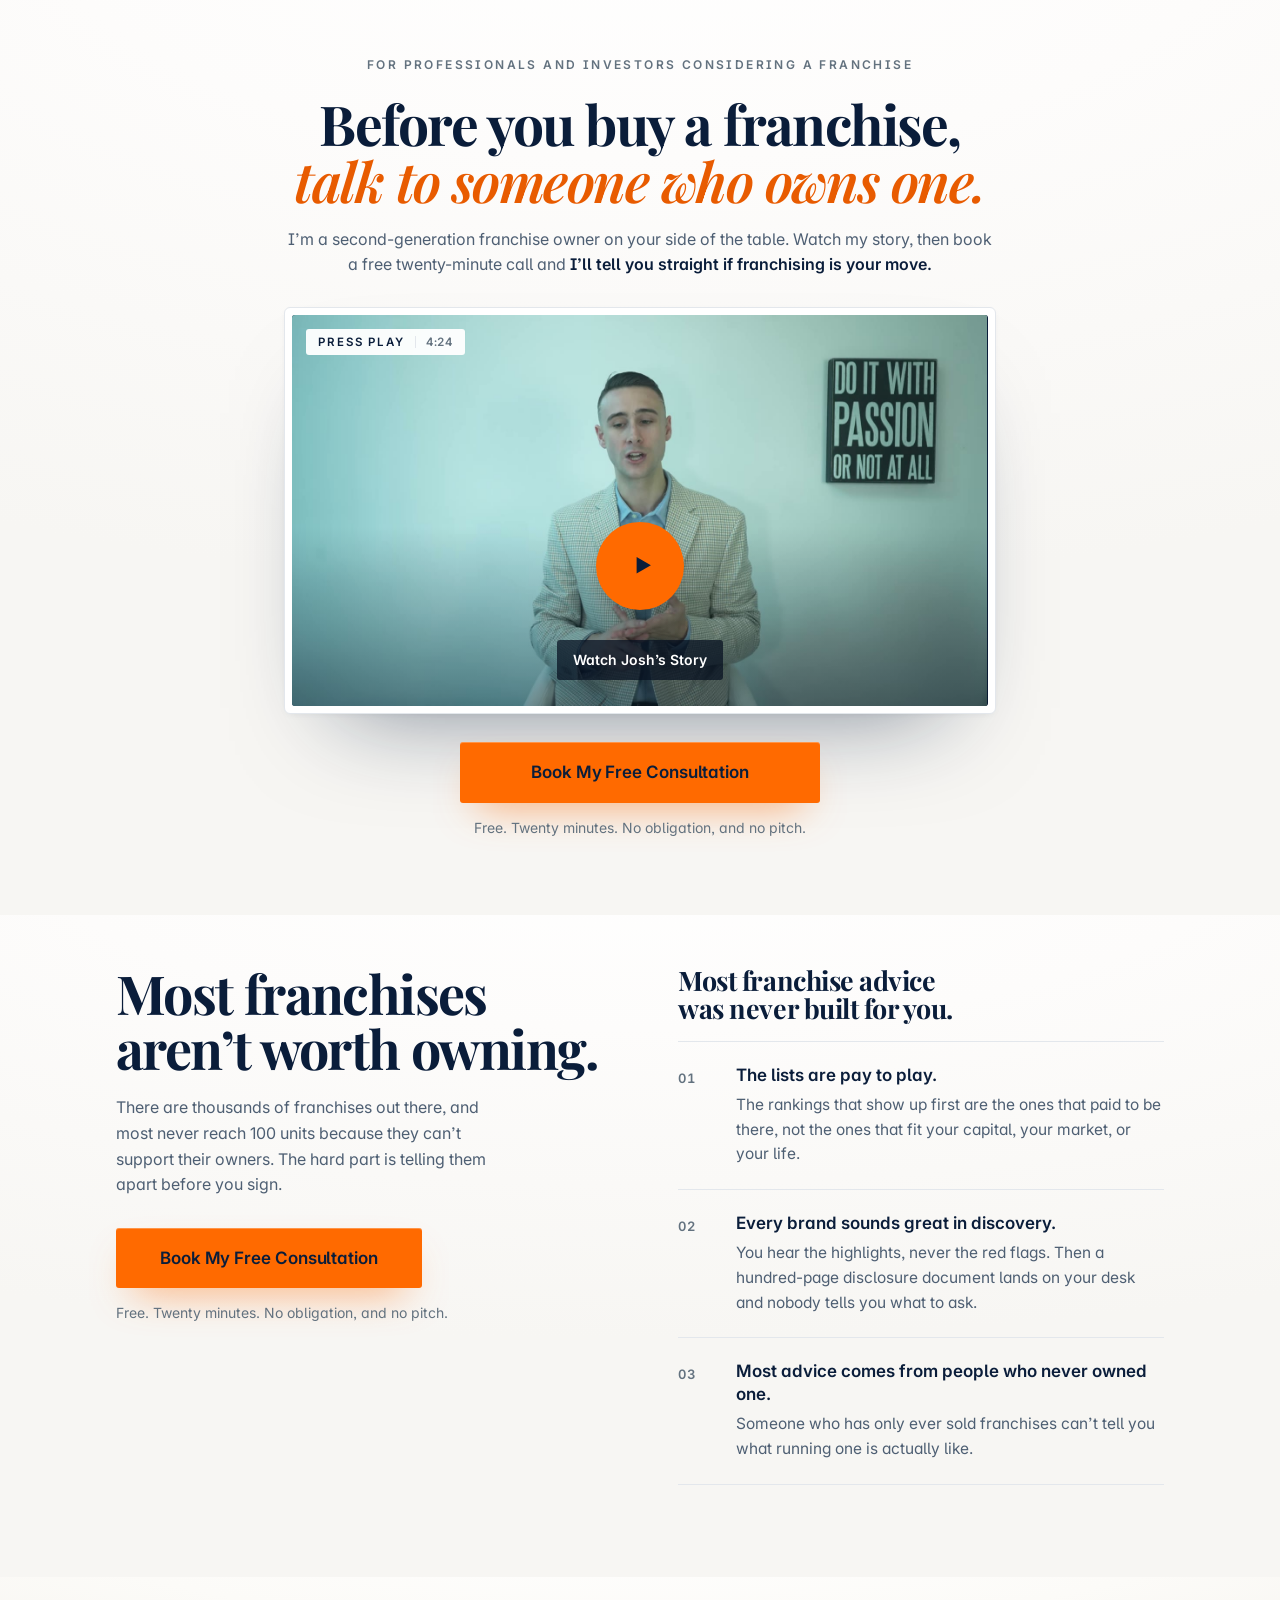
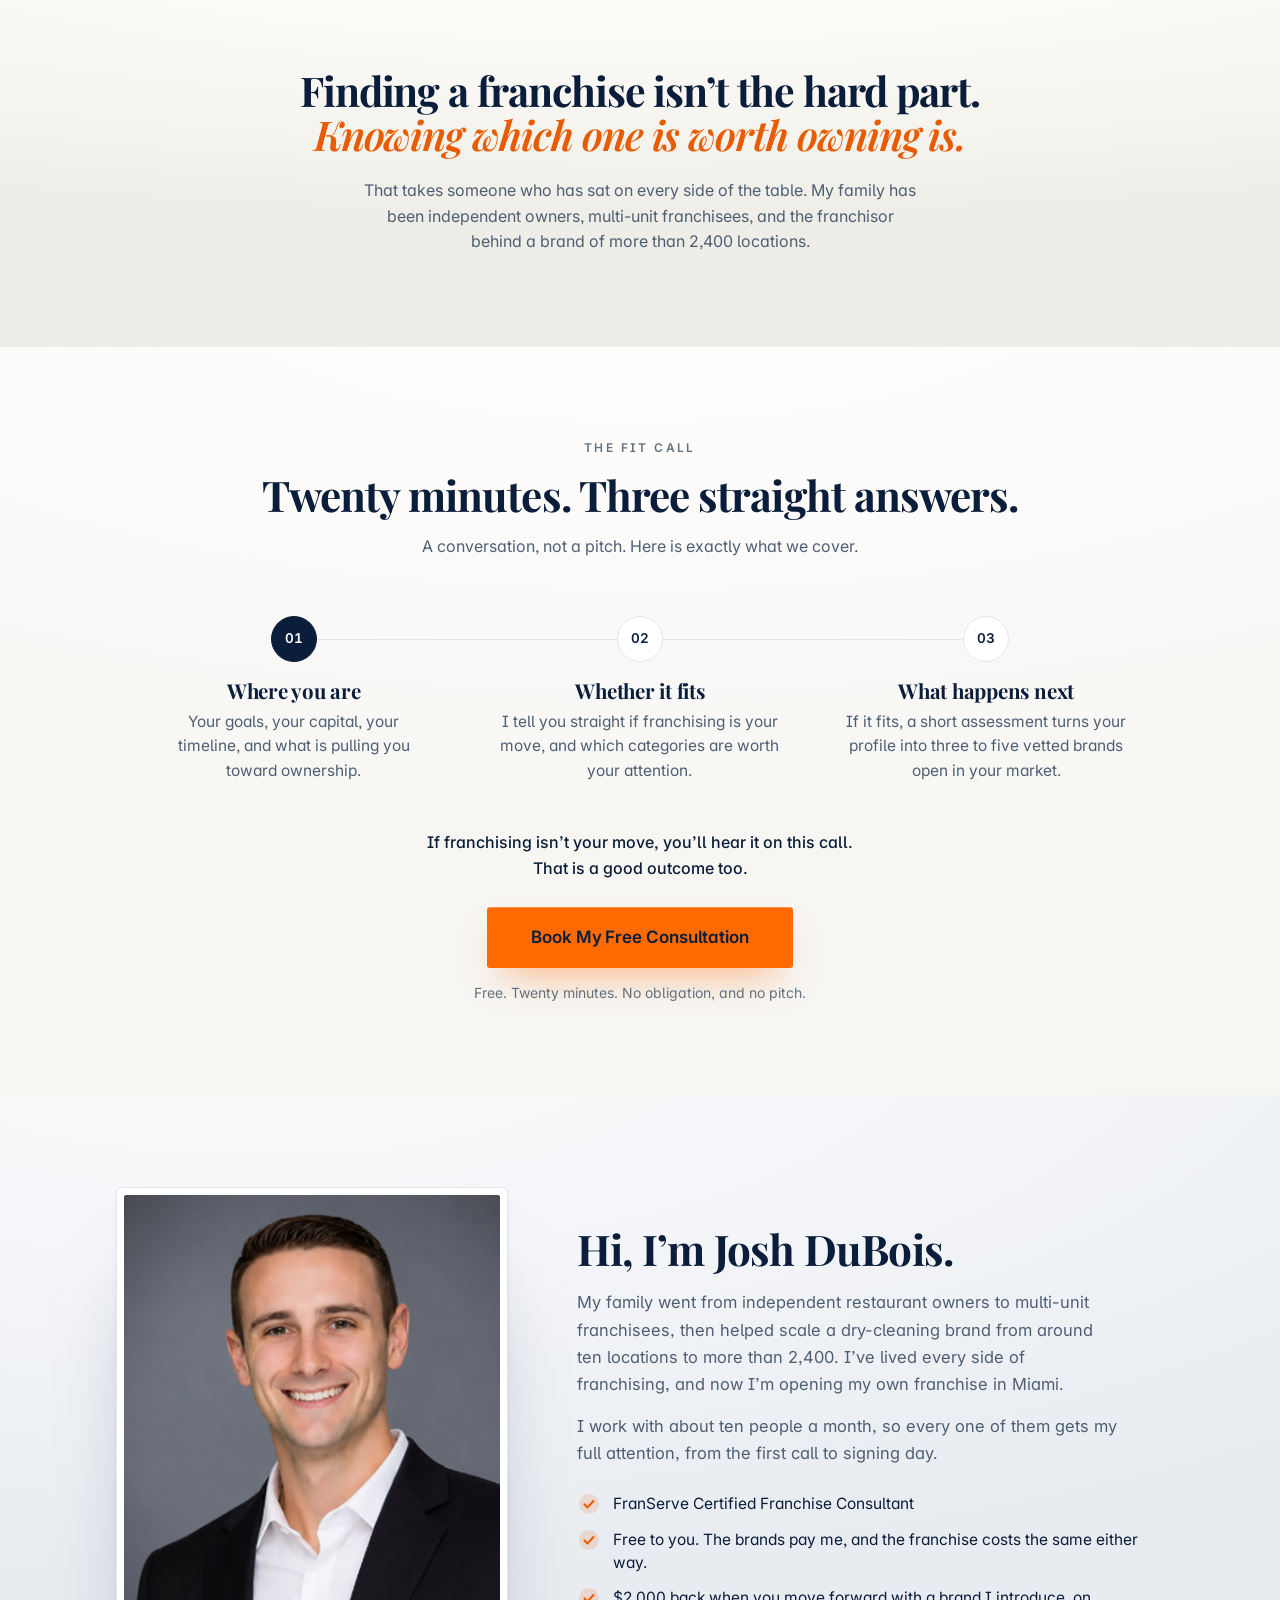
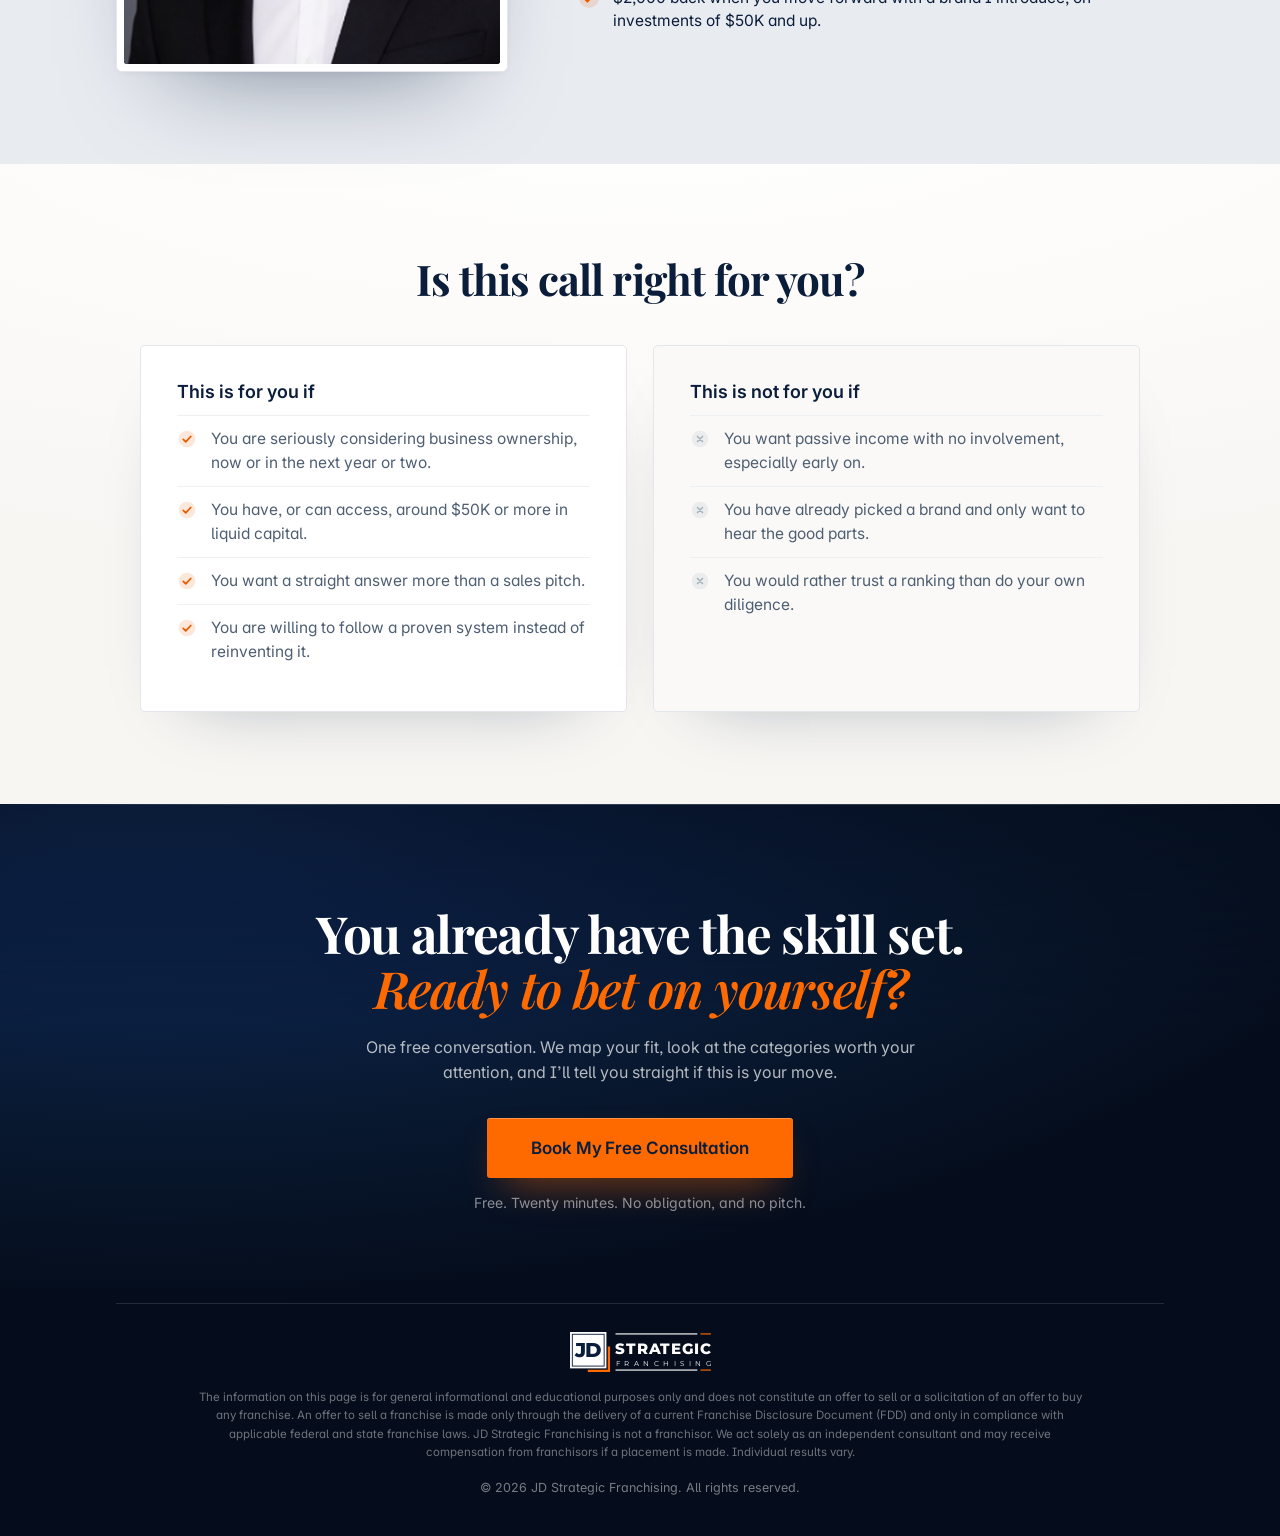
==== commit 449022c3: "Opt-in page rebuilt as a VSL funnel: headline, sub, Josh's story video, one button Co-Authored-By: C" ====
--- a/index.html
+++ b/index.html
@@ -3,12 +3,12 @@
 <head>
 <meta charset="utf-8">
 <meta name="viewport" content="width=device-width, initial-scale=1, viewport-fit=cover">
-<title>Free Franchise Consultation with Josh DuBois | JD Strategic Franchising</title>
-<meta name="description" content="Before you buy a franchise, talk to someone who owns one. A free twenty-minute consultation with Josh DuBois, second-generation franchise owner and Certified Franchise Consultant. No pitch, no obligation.">
+<title>Before You Buy a Franchise, Talk to Someone Who Owns One | JD Strategic Franchising</title>
+<meta name="description" content="Watch Josh DuBois's story, then book a free twenty-minute call with a second-generation franchise owner. No pitch, and it costs you nothing.">
 <meta name="theme-color" content="#0A1D3A">
 <meta property="og:type" content="website">
 <meta property="og:title" content="Before you buy a franchise, talk to someone who owns one.">
-<meta property="og:description" content="A free twenty-minute consultation with Josh DuBois. He will tell you straight whether franchising is your move.">
+<meta property="og:description" content="A free twenty-minute call with Josh DuBois, second-generation franchise owner. No pitch, and it costs you nothing.">
 <meta property="og:image" content="assets/og.jpg">
 <meta name="twitter:card" content="summary_large_image">
 <meta name="twitter:image" content="assets/og.jpg">
@@ -17,8 +17,8 @@
 <link rel="preconnect" href="https://fonts.googleapis.com">
 <link rel="preconnect" href="https://fonts.gstatic.com" crossorigin>
 <link href="https://fonts.googleapis.com/css2?family=Playfair+Display:ital,wght@0,400..900;1,400..900&family=Inter:opsz,wght@14..32,400..700&family=Montserrat:wght@400;800&display=swap" rel="stylesheet">
-<link rel="preload" as="image" href="assets/josh/hero-portrait@800.jpg">
-<link rel="stylesheet" href="assets/funnel.css">
+<link rel="preload" as="image" href="assets/vsl/poster.jpg">
+<link rel="stylesheet" href="assets/optin.css">
 </head>
 <body>
 <svg width="0" height="0" style="position:absolute" aria-hidden="true">
@@ -35,185 +35,152 @@
     <rect x="200" y="165" width="360" height="5" fill="currentColor"/>
     <rect x="574" y="165" width="46" height="5" fill="#FF6A00"/>
   </symbol>
-  <symbol id="i-arrow" viewBox="0 0 24 24"><path d="M5 12h14M13 6l6 6-6 6" fill="none" stroke="currentColor" stroke-width="2" stroke-linecap="round" stroke-linejoin="round"/></symbol>
-  <symbol id="i-check" viewBox="0 0 24 24"><path d="M5 12.5l4.2 4.2L19 7" fill="none" stroke="currentColor" stroke-width="2.2" stroke-linecap="round" stroke-linejoin="round"/></symbol>
-  <symbol id="i-x" viewBox="0 0 24 24"><path d="M7 7l10 10M17 7L7 17" fill="none" stroke="currentColor" stroke-width="2" stroke-linecap="round"/></symbol>
-  <symbol id="i-dash" viewBox="0 0 24 24"><path d="M6 12h12" fill="none" stroke="currentColor" stroke-width="2" stroke-linecap="round"/></symbol>
+  <symbol id="i-play" viewBox="0 0 24 24"><path d="M6 4.5v15l13-7.5z" fill="currentColor"/></symbol>
+  <symbol id="i-pause" viewBox="0 0 24 24"><path d="M7 5h3.5v14H7zM13.5 5H17v14h-3.5z" fill="currentColor"/></symbol>
+  <symbol id="i-vol" viewBox="0 0 24 24"><path d="M4 9.5h3.5L12 5.5v13l-4.5-4H4z" fill="currentColor"/><path d="M15.5 9a4 4 0 0 1 0 6M18 6.5a7.5 7.5 0 0 1 0 11" fill="none" stroke="currentColor" stroke-width="1.8" stroke-linecap="round"/></symbol>
+  <symbol id="i-mute" viewBox="0 0 24 24"><path d="M4 9.5h3.5L12 5.5v13l-4.5-4H4z" fill="currentColor"/><path d="M16 9.5l5 5M21 9.5l-5 5" fill="none" stroke="currentColor" stroke-width="1.8" stroke-linecap="round"/></symbol>
+  <symbol id="i-fs" viewBox="0 0 24 24"><path d="M4 9V4h5M15 4h5v5M20 15v5h-5M9 20H4v-5" fill="none" stroke="currentColor" stroke-width="1.8" stroke-linecap="round" stroke-linejoin="round"/></symbol>
+  <symbol id="i-check" viewBox="0 0 24 24"><circle cx="12" cy="12" r="10" fill="currentColor" opacity=".14"/><path d="M7.5 12.4l3 3 6-6.4" fill="none" stroke="currentColor" stroke-width="2.1" stroke-linecap="round" stroke-linejoin="round"/></symbol>
+  <symbol id="i-x" viewBox="0 0 24 24"><circle cx="12" cy="12" r="10" fill="currentColor" opacity=".18"/><path d="M9 9l6 6M15 9l-6 6" fill="none" stroke="currentColor" stroke-width="2" stroke-linecap="round"/></symbol>
 </svg>
 
-<header class="nav" id="nav">
-  <div class="nav-in">
-    <span class="brand"><svg class="logo" role="img" aria-label="JD Strategic Franchising"><use href="#jd-mark"/></svg></span>
-    <a class="btn btn-accent btn-sm" href="book.html">Book My Free Consultation<svg aria-hidden="true"><use href="#i-arrow"/></svg></a>
-  </div>
-</header>
-
 <main id="page">
 
-<!-- 01 hero -->
-<section class="hero" aria-labelledby="h1">
-  <div class="air" aria-hidden="true"></div>
-  <div class="rail">
-    <div class="hero-grid">
-      <div class="hero-copy">
-        <p class="sig hv" style="--i:0"><i></i><span><b>Franchise owner</b> building my legacy, <em>and helping you build yours.</em></span></p>
-        <h1 id="h1"><span class="ln"><span>Before you buy</span></span><span class="ln"><span>a franchise, talk to</span></span><span class="ln"><span class="it">someone who owns one.</span></span></h1>
-        <p class="hero-sub hv" style="--i:2">A free twenty-minute consultation with Josh DuBois: second-generation franchise owner, Certified Franchise Consultant, and the person who will tell you straight whether franchising is your move. <b>It costs you nothing, and there is no pitch.</b></p>
-        <div class="hero-act hv" style="--i:3">
-          <a class="btn btn-accent" href="book.html">Book My Free Consultation<svg aria-hidden="true"><use href="#i-arrow"/></svg></a>
-          <p class="reassure">Twenty minutes. Free. No obligation.</p>
-          <p class="policy">I work with about ten people a month, so every one of them gets my full attention.</p>
+<!-- 01 hero: headline, sub, VSL, button -->
+<section class="hero paper" aria-labelledby="h1">
+  <div class="wrap">
+    <p class="eyebrow hv" style="--i:0">For professionals and investors considering a franchise</p>
+    <h1 id="h1" class="hv" style="--i:1"><span class="l">Before you buy a franchise,</span> <span class="l it">talk to someone who owns one.</span></h1>
+    <p class="sub hv" style="--i:2">I&rsquo;m a second-generation franchise owner on your side of the table. Watch my story, then book a free twenty-minute call and <b>I&rsquo;ll tell you straight if franchising is your move.</b></p>
+
+    <div class="vsl-wrap hv" style="--i:3">
+      <div class="bezel">
+        <div class="vsl" id="vsl">
+          <video class="v-prev" id="vPrev" muted loop playsinline autoplay preload="auto" poster="assets/vsl/poster.jpg" aria-hidden="true" tabindex="-1"><source src="assets/vsl/preview.mp4" type="video/mp4"></video>
+          <video class="v-main" id="vMain" playsinline preload="none" poster="assets/vsl/poster.jpg"><source src="assets/vsl/vsl.mp4" type="video/mp4"></video>
+          <button class="v-hit" id="vHit" type="button" aria-label="Pause or play the video"></button>
+          <button class="v-start" id="vStart" type="button" aria-label="Play Josh's video with sound, 4 minutes 24 seconds">
+            <span class="v-chip"><span>Press play</span><i></i><span>4:24</span></span>
+            <span class="v-play"><svg aria-hidden="true"><use href="#i-play"/></svg></span>
+            <span class="v-label">Watch Josh&rsquo;s Story</span>
+          </button>
+          <span class="v-wait" aria-hidden="true"></span>
+          <div class="v-bar" id="vBar">
+            <button type="button" id="vToggle" aria-label="Pause"><svg aria-hidden="true"><use href="#i-pause"/></svg></button>
+            <span class="v-time" id="vTime">0:00 / 4:24</span>
+            <div class="v-scrub" id="vScrub" role="slider" tabindex="0" aria-label="Seek" aria-valuemin="0" aria-valuemax="264" aria-valuenow="0"><span class="v-fill" id="vFill"></span></div>
+            <button type="button" id="vMute" aria-label="Mute"><svg aria-hidden="true"><use href="#i-vol"/></svg></button>
+            <button type="button" class="v-fs" id="vFs" aria-label="Full screen"><svg aria-hidden="true"><use href="#i-fs"/></svg></button>
+          </div>
+          <div class="v-end" id="vEnd">
+            <p>Ready to find out if franchising is your move?</p>
+            <a class="btn" href="book.html">Book My Free Consultation</a>
+            <button type="button" class="again" id="vAgain">Watch Again</button>
+          </div>
         </div>
       </div>
-      <figure class="hero-fig">
-        <div class="frame"><span class="core"><img src="assets/josh/hero-portrait.jpg" srcset="assets/josh/hero-portrait@800.jpg 800w, assets/josh/hero-portrait.jpg 1276w" sizes="(max-width:900px) 420px, 500px" width="1276" height="1596" alt="Josh DuBois, franchise owner and Certified Franchise Consultant" fetchpriority="high"></span></div>
-        <div class="chip-float" aria-label="Twenty-minute call, free"><b>20<em>&thinsp;min</em></b><span>Free, on my<br>live calendar</span></div>
-        <figcaption class="plate"><b>Josh DuBois</b><span>Franchise owner &middot; Certified Franchise Consultant</span></figcaption>
-      </figure>
-    </div>
-    <div class="stats">
-      <div class="stat hv" style="--i:5"><div class="n"><span data-count="2400" data-fmt="comma">0</span><em>+</em></div><div class="l">Locations, a franchise brand my family scaled</div></div>
-      <div class="stat hv" style="--i:6"><div class="n">$0</div><div class="l">Cost to you, ever</div></div>
-      <div class="stat hv" style="--i:7"><div class="n">2<sup>nd</sup></div><div class="l">Generation franchise owner</div></div>
+    </div>
+
+    <div class="act hv" style="--i:4" id="heroAct">
+      <a class="btn" href="book.html">Book My Free Consultation</a>
+      <p class="risk">Free. Twenty minutes. No obligation, and no pitch.</p>
     </div>
   </div>
 </section>
 
 <!-- 02 the problem -->
-<section class="sec paper" id="problem" aria-labelledby="h-problem">
+<section class="sec paper" style="padding-top:clamp(40px,4vw,64px)" aria-labelledby="h-prob">
   <div class="wrap">
     <div class="prob">
-      <div class="prob-l">
-        <p class="run" data-r><i></i>The real problem</p>
-        <h2 class="h2" id="h-problem" data-r data-d="1">Most people spend months on Google and AI and end up no closer to a decision.</h2>
-        <p class="lede" data-r data-d="2">Not because they are not smart. Because the information they are working from was never built to help them decide.</p>
-      </div>
-      <ol class="ledger">
-        <li data-r><span class="num">01</span><div><h3>The lists are pay to play.</h3><p>The rankings that show up first are the ones that paid to be there, not the ones that fit your capital, your market, or the life you are building.</p></div></li>
-        <li data-r data-d="1"><span class="num">02</span><div><h3>Every brand sounds great in discovery.</h3><p>You hear the highlights, never the red flags. Then a hundred-page disclosure document lands on your desk, and nobody tells you what to ask.</p></div></li>
-        <li data-r data-d="2"><span class="num">03</span><div><h3>Most of the advice comes from people who never owned one.</h3><p>No search can tell you which concept fits your skill set, your goals, or the life you are building. Neither can someone who has only ever sold franchises, never run one.</p></div></li>
-      </ol>
-    </div>
-  </div>
-</section>
-
-<!-- 03 the reframe, and the comparison -->
-<section class="sec cream reframe" id="reframe" aria-labelledby="h-reframe">
-  <div class="wrap">
-    <h2 class="big" id="h-reframe" data-r>Finding franchises was never the hard part. <span class="b2">Knowing which ones are worth owning is.</span></h2>
-    <div class="cmp-head" data-r data-d="1">
-      <p class="h3">A broker sells you a franchise. <span class="it">A coach helps you buy one.</span></p>
-      <p>I am a franchise owner, and my family has sat on every side of the table: franchisee, multi-unit operator, and franchisor. That is the difference you feel on the call.</p>
-    </div>
-    <div class="cmp" data-r data-d="2" role="table" aria-label="A typical broker compared with JD Strategic">
-      <div class="cmp-h cmp-l" role="columnheader">With a typical broker</div>
-      <div class="cmp-h cmp-r" role="columnheader">With JD Strategic</div>
-      <div class="cmp-i cmp-l" role="cell"><svg aria-hidden="true"><use href="#i-dash"/></svg><span>They make the introduction and leave you to navigate the process alone. No preparation, no managed expectations.</span></div>
-      <div class="cmp-i cmp-r" role="cell"><svg aria-hidden="true"><use href="#i-check"/></svg><span>I am with you from first call to signing day, preparing you for every conversation and setting clear expectations.</span></div>
-      <div class="cmp-i cmp-l" role="cell"><svg aria-hidden="true"><use href="#i-dash"/></svg><span>You are shown whichever brands they are promoting, not the ones that fit you.</span></div>
-      <div class="cmp-i cmp-r" role="cell"><svg aria-hidden="true"><use href="#i-check"/></svg><span>Three to five vetted matches, built around your capital, goals, and skill set, confirmed available in your market.</span></div>
-      <div class="cmp-i cmp-l" role="cell"><svg aria-hidden="true"><use href="#i-dash"/></svg><span>Every brand sounds great. You hear the highlights, never the red flags.</span></div>
-      <div class="cmp-i cmp-r" role="cell"><svg aria-hidden="true"><use href="#i-check"/></svg><span>You hear it straight, red flags included, and I will tell you when a brand, or franchising itself, is not your move.</span></div>
-      <div class="cmp-i cmp-l cmp-last" role="cell"><svg aria-hidden="true"><use href="#i-dash"/></svg><span>Advice from someone who has never owned a franchise.</span></div>
-      <div class="cmp-i cmp-r cmp-last" role="cell"><svg aria-hidden="true"><use href="#i-check"/></svg><span>Guidance from a franchisee who has lived every angle: franchisee, franchisor, and coach.</span></div>
-    </div>
-  </div>
-</section>
-
-<!-- 04 the mechanism -->
-<section class="sec paper" id="call" aria-labelledby="h-call">
-  <div class="wrap">
-    <div class="sec-head">
-      <p class="run" data-r><i></i>The Fit Call</p>
-      <h2 class="h2" id="h-call" data-r data-d="1">Twenty minutes. Three straight answers.</h2>
-      <p class="lede" data-r data-d="2">A conversation, not a pitch. You bring your questions. I bring a twenty-year head start inside the industry.</p>
-    </div>
-    <ol class="mech">
-      <li data-r><span class="num">01</span><h3>Where you are</h3><p>Your goals, your capital, your timeline, and what is pulling you toward ownership. I listen first.</p></li>
-      <li data-r data-d="1"><span class="num">02</span><h3>Whether it fits</h3><p>I tell you straight if franchising is your move, and which categories are worth your attention. If it is not, you will hear it on this call.</p></li>
-      <li data-r data-d="2"><span class="num">03</span><h3>What happens next</h3><p>If it is, a short assessment turns your profile into three to five vetted brands, confirmed available in your market.</p></li>
+      <div class="prob-l" data-r>
+        <h2 class="big" id="h-prob">Most franchises aren&rsquo;t worth owning.</h2>
+        <p class="lede">There are thousands of franchises out there, and most never reach 100 units because they can&rsquo;t support their owners. The hard part is telling them apart before you sign.</p>
+        <div class="act left">
+          <a class="btn" href="book.html">Book My Free Consultation</a>
+          <p class="risk">Free. Twenty minutes. No obligation, and no pitch.</p>
+        </div>
+      </div>
+      <div class="prob-r" data-r data-d="1" style="--d:1">
+        <h3>Most franchise advice was never built for you.</h3>
+        <ol class="nums">
+          <li><span class="n">01</span><div><h4>The lists are pay to play.</h4><p>The rankings that show up first are the ones that paid to be there, not the ones that fit your capital, your market, or your life.</p></div></li>
+          <li><span class="n">02</span><div><h4>Every brand sounds great in discovery.</h4><p>You hear the highlights, never the red flags. Then a hundred-page disclosure document lands on your desk and nobody tells you what to ask.</p></div></li>
+          <li><span class="n">03</span><div><h4>Most advice comes from people who never owned one.</h4><p>Someone who has only ever sold franchises can&rsquo;t tell you what running one is actually like.</p></div></li>
+        </ol>
+      </div>
+    </div>
+  </div>
+</section>
+
+<!-- 03 the reframe -->
+<section class="sec cream reframe center" aria-labelledby="h-re">
+  <div class="wrap">
+    <h2 id="h-re" data-r>Finding a franchise isn&rsquo;t the hard part. <span class="it br">Knowing which one is worth owning is.</span></h2>
+    <p class="lede" data-r style="--d:1">That takes someone who has sat on every side of the table. My family has been independent owners, multi-unit franchisees, and the franchisor behind a brand of more than 2,400 locations.</p>
+  </div>
+</section>
+
+<!-- 04 the call -->
+<section class="sec paper" aria-labelledby="h-call">
+  <div class="wrap">
+    <div class="sec-head center">
+      <p class="eyebrow" data-r>The Fit Call</p>
+      <h2 class="h2" id="h-call" data-r style="--d:1">Twenty minutes. Three straight answers.</h2>
+      <p class="lede" data-r style="--d:2">A conversation, not a pitch. Here is exactly what we cover.</p>
+    </div>
+    <ol class="rail">
+      <li class="step" data-r><span class="dot">01</span><div><h3>Where you are</h3><p>Your goals, your capital, your timeline, and what is pulling you toward ownership.</p></div></li>
+      <li class="step" data-r style="--d:1"><span class="dot">02</span><div><h3>Whether it fits</h3><p>I tell you straight if franchising is your move, and which categories are worth your attention.</p></div></li>
+      <li class="step" data-r style="--d:2"><span class="dot">03</span><div><h3>What happens next</h3><p>If it fits, a short assessment turns your profile into three to five vetted brands open in your market.</p></div></li>
     </ol>
-    <div class="mech-act" data-r>
-      <a class="btn btn-accent" href="book.html">Book My Free Consultation<svg aria-hidden="true"><use href="#i-arrow"/></svg></a>
-      <p class="reassure">Twenty minutes. Free. No obligation.</p>
-    </div>
-  </div>
-</section>
-
-<!-- 05 who you're meeting -->
-<section class="sec dark" id="josh" aria-labelledby="h-josh">
-  <div class="wrap">
-    <div class="who">
-      <figure class="who-fig" data-r>
-        <div class="frame"><span class="core"><img src="assets/josh/chapter.jpg" srcset="assets/josh/chapter@640.jpg 640w, assets/josh/chapter.jpg 1152w" sizes="(max-width:900px) 400px, 460px" width="1152" height="1440" alt="Josh DuBois in Miami" loading="lazy" decoding="async"></span></div>
-        <figcaption class="plate light"><b>Second generation</b><span>Franchisee &middot; franchisor &middot; coach</span></figcaption>
-      </figure>
+    <p class="rail-note" data-r>If franchising isn&rsquo;t your move, you&rsquo;ll hear it on this call. That is a good outcome too.</p>
+    <div class="act rail-act" data-r>
+      <a class="btn" href="book.html">Book My Free Consultation</a>
+      <p class="risk">Free. Twenty minutes. No obligation, and no pitch.</p>
+    </div>
+  </div>
+</section>
+
+<!-- 05 josh -->
+<section class="sec band" aria-labelledby="h-josh">
+  <div class="wrap">
+    <div class="host">
+      <figure class="host-fig bezel" data-r><span class="core"><img src="assets/josh/hero-portrait@800.jpg" srcset="assets/josh/hero-portrait@800.jpg 800w, assets/josh/hero-portrait.jpg 1276w" sizes="(max-width:900px) 360px, 420px" width="800" height="1000" alt="Josh DuBois, franchise owner and Certified Franchise Consultant" loading="lazy" decoding="async"></span></figure>
       <div>
-        <p class="run" data-r><i></i>Who you&rsquo;re meeting</p>
-        <h2 class="h2" id="h-josh" data-r data-d="1">Raised in franchising. <span class="w">Now on your side of the table.</span></h2>
-        <div class="story">
-          <p data-r data-d="2">My family went from independent restaurant owners to multi-unit franchisees, which we still are today, and then helped scale a dry-cleaning brand from around ten locations to more than 2,400. I have held nearly every job in the business since high school.</p>
-          <p data-r data-d="3">We also owned a food franchise that taught us the hard way what a weak franchisor costs you. <strong>That lesson became the vetting I use today:</strong> does a brand have what it takes to reach 100 units and truly support its owners?</p>
-          <p data-r data-d="4">I took a six-figure loan, walked away from a remote six-figure salary, and started franchise coaching with no guarantees and no safety net. Now I am opening my own franchise in Miami, the first of many. <strong>We are on the same journey. I just have a twenty-year head start.</strong></p>
-        </div>
-        <ul class="creds" data-r data-d="5">
-          <li><b>FranServe</b>Certified Franchise Consultant</li>
-          <li><b>Multi-unit</b>Multi-state franchise family, four locations run from another state</li>
-          <li><b>43 episodes</b>Conquer the Mind, the podcast I host</li>
-          <li><b>~10 a month</b>Clients I choose to take on, by design</li>
+        <h2 id="h-josh" data-r>Hi, I&rsquo;m Josh DuBois.</h2>
+        <p data-r style="--d:1">My family went from independent restaurant owners to multi-unit franchisees, then helped scale a dry-cleaning brand from around ten locations to more than 2,400. I&rsquo;ve lived every side of franchising, and now I&rsquo;m opening my own franchise in Miami.</p>
+        <p data-r style="--d:2">I work with about ten people a month, so every one of them gets my full attention, from the first call to signing day.</p>
+        <ul class="checks" data-r style="--d:3">
+          <li><svg aria-hidden="true"><use href="#i-check"/></svg><span>FranServe Certified Franchise Consultant</span></li>
+          <li><svg aria-hidden="true"><use href="#i-check"/></svg><span>Free to you. The brands pay me, and the franchise costs the same either way.</span></li>
+          <li><svg aria-hidden="true"><use href="#i-check"/></svg><span>$2,000 back when you move forward with a brand I introduce, on investments of $50K and up.</span></li>
         </ul>
       </div>
     </div>
   </div>
 </section>
 
-<!-- 06 what you walk away with -->
-<section class="sec band" id="offer" aria-labelledby="h-offer">
-  <div class="wrap">
-    <div class="offer">
-      <div class="offer-l">
-        <h2 class="h2" id="h-offer" data-r>What you walk away with.</h2>
-        <p class="lede" data-r data-d="1">Same franchise, same price as going direct. The difference is who is sitting beside you, and what you know before you sign.</p>
-        <a class="btn btn-solid" href="book.html" data-r data-d="2">Book My Free Consultation<svg aria-hidden="true"><use href="#i-arrow"/></svg></a>
-      </div>
-      <div class="bezel" data-r data-d="1">
-        <div class="core">
-          <ol class="get">
-            <li><span class="num">01</span><div><h3>A straight answer.</h3><p>Whether franchising fits you. If it does not, you will hear it on the call, and that is a good outcome too.</p></div></li>
-            <li><span class="num">02</span><div><h3>The categories worth your attention.</h3><p>Based on your capital, your market, and the role you want to play, not on whoever markets hardest.</p></div></li>
-            <li><span class="num">03</span><div><h3>A shortlist, if it fits.</h3><p>Three to five vetted brands confirmed available in your market, from my assessment of your profile.</p></div></li>
-            <li><span class="num">04</span><div><h3>The Franchisee Success Guide.</h3><p>The exact questions I use in diligence and on validation calls, yours when you start conversations with your first brand.</p></div></li>
-            <li><span class="num">05</span><div><h3>$2,000 back in your pocket.</h3><p>Move forward with a brand I introduce you to and you get $2,000 back on total investments of $50K and up.</p></div></li>
-          </ol>
-          <div class="price"><span class="n">$0</span><p><b>Free to you, always.</b> The brands pay me, not you. The franchise costs exactly the same whether you come through me or go direct.</p></div>
-        </div>
-      </div>
-    </div>
-  </div>
-</section>
-
-<!-- 07 qualification -->
-<section class="sec paper" id="fit" aria-labelledby="h-fit">
-  <div class="wrap">
-    <div class="sec-head center">
-      <h2 class="h2" id="h-fit" data-r>Is this call for you?</h2>
-      <p class="lede" data-r data-d="1">Business ownership is not for everyone, and that is exactly what the first call is for. Here is who it tends to work for.</p>
-    </div>
-    <div class="qual" data-r data-d="2">
-      <div class="qual-col yes">
-        <h3><span class="mk"><svg aria-hidden="true"><use href="#i-check"/></svg></span>This is for you if</h3>
+<!-- 06 is this call right for you -->
+<section class="sec paper" aria-labelledby="h-fit">
+  <div class="wrap">
+    <div class="sec-head center" style="margin-bottom:clamp(30px,3.4vw,44px)">
+      <h2 class="h2" id="h-fit" data-r>Is this call right for you?</h2>
+    </div>
+    <div class="qual" data-r style="--d:1">
+      <div class="qcard yes">
+        <h3>This is for you if</h3>
         <ul>
-          <li><svg aria-hidden="true"><use href="#i-check"/></svg><span>You are a professional, executive, or investor seriously considering ownership, now or in the next year or two.</span></li>
-          <li><svg aria-hidden="true"><use href="#i-check"/></svg><span>You have, or can access, around $50K or more in liquid capital. Most opportunities I work with start there.</span></li>
-          <li><svg aria-hidden="true"><use href="#i-check"/></svg><span>You want a straight answer more than you want a sales pitch.</span></li>
-          <li><svg aria-hidden="true"><use href="#i-check"/></svg><span>You are teachable, and willing to follow a proven system instead of reinventing it.</span></li>
+          <li><svg aria-hidden="true"><use href="#i-check"/></svg><span>You are seriously considering business ownership, now or in the next year or two.</span></li>
+          <li><svg aria-hidden="true"><use href="#i-check"/></svg><span>You have, or can access, around $50K or more in liquid capital.</span></li>
+          <li><svg aria-hidden="true"><use href="#i-check"/></svg><span>You want a straight answer more than a sales pitch.</span></li>
+          <li><svg aria-hidden="true"><use href="#i-check"/></svg><span>You are willing to follow a proven system instead of reinventing it.</span></li>
         </ul>
       </div>
-      <div class="qual-col no">
-        <h3><span class="mk"><svg aria-hidden="true"><use href="#i-x"/></svg></span>This is not for you if</h3>
+      <div class="qcard no">
+        <h3>This is not for you if</h3>
         <ul>
-          <li><svg aria-hidden="true"><use href="#i-x"/></svg><span>You are looking for passive income with no involvement, especially early on.</span></li>
-          <li><svg aria-hidden="true"><use href="#i-x"/></svg><span>You have already decided on a brand and want someone to tell you only the good parts.</span></li>
+          <li><svg aria-hidden="true"><use href="#i-x"/></svg><span>You want passive income with no involvement, especially early on.</span></li>
+          <li><svg aria-hidden="true"><use href="#i-x"/></svg><span>You have already picked a brand and only want to hear the good parts.</span></li>
           <li><svg aria-hidden="true"><use href="#i-x"/></svg><span>You would rather trust a ranking than do your own diligence.</span></li>
         </ul>
       </div>
@@ -221,44 +188,27 @@
   </div>
 </section>
 
-<!-- 08 faq -->
-<section class="sec cream" id="faq" aria-labelledby="h-faq">
-  <div class="wrap">
-    <div class="sec-head center">
-      <h2 class="h2" id="h-faq" data-r>Frequently Asked Questions.</h2>
-    </div>
-    <div class="faq" data-r data-d="1">
-      <div class="faq-i"><button class="faq-q" aria-expanded="false"><span>What does this cost me?</span><span class="faq-ic" aria-hidden="true"></span></button><div class="faq-a"><p>Nothing, ever. Like an executive recruiter, I am compensated by the franchise brands when a placement happens. You pay the same franchise fee either way, so working with me adds guidance without adding cost. In fact, you come out ahead: when you move forward with a brand I introduce you to, you get $2,000 back on total investments of $50K and up.</p></div></div>
-      <div class="faq-i"><button class="faq-q" aria-expanded="false"><span>Am I obligated to buy anything?</span><span class="faq-ic" aria-hidden="true"></span></button><div class="faq-a"><p>No. Every step is pressure free, and plenty of people conclude that franchising is not their move. That is a good outcome too. Better to know before the check is written.</p></div></div>
-      <div class="faq-i"><button class="faq-q" aria-expanded="false"><span>Is franchising right for me?</span><span class="faq-ic" aria-hidden="true"></span></button><div class="faq-a"><p>The owners who succeed tend to have a few things in common. They are teachable and willing to follow a proven system instead of reinventing it. They go in prepared with realistic expectations. And they believe in themselves enough to put their skills to work, because no one ever feels 100% ready. What franchising is not is passive income with no involvement, especially early on. Business ownership is not for everyone, and that is exactly what the first call is for. If it is not your move, I will tell you.</p></div></div>
-      <div class="faq-i"><button class="faq-q" aria-expanded="false"><span>How long does the process take?</span><span class="faq-ic" aria-hidden="true"></span></button><div class="faq-a"><p>Most clients go from first call to a confident decision in four to eight weeks. The pace is yours, but the process makes sure you do your full diligence, so you make an informed decision instead of a rushed one.</p></div></div>
-      <div class="faq-i"><button class="faq-q" aria-expanded="false"><span>How do I get financing?</span><span class="faq-ic" aria-hidden="true"></span></button><div class="faq-a"><p>I connect you with trusted funding partners who specialize in franchise financing, including SBA loans, ROBS programs that let you use retirement funds, home equity lines of credit, and business lines of credit. They help you structure the capital, and together we make sure you understand not just the total investment, but the realistic working capital you will need to get through ramp-up.</p></div></div>
-    </div>
-  </div>
-</section>
-
-<!-- 09 the call -->
-<section class="sec dark close" id="book" aria-labelledby="h-book">
-  <div class="wrap">
-    <h2 class="h2" id="h-book" data-r>You already have the skill set. <span class="it br">Ready to bet on yourself?</span></h2>
-    <p class="lede" data-r data-d="1">One free conversation. We map your fit, look at the categories worth your attention, and I will tell you straight if this is your move. I choose to work with about ten people a month who are serious about building something of their own. If that is you, you will have me fully in your corner.</p>
-    <div class="close-act" data-r data-d="2">
-      <a class="btn btn-accent" href="book.html">Book My Free Consultation<svg aria-hidden="true"><use href="#i-arrow"/></svg></a>
-      <p class="reassure">Twenty minutes. Free. No obligation. Or call <a href="tel:+17867890744">(786) 789-0744</a>.</p>
+<!-- 07 close, footer folded in -->
+<section class="close" id="close" aria-labelledby="h-close">
+  <div class="wrap">
+    <h2 id="h-close" data-r>You already have the skill set. <span class="it br">Ready to bet on yourself?</span></h2>
+    <p class="lede" data-r style="--d:1">One free conversation. We map your fit, look at the categories worth your attention, and I&rsquo;ll tell you straight if this is your move.</p>
+    <div class="act" data-r style="--d:2">
+      <a class="btn" href="book.html">Book My Free Consultation</a>
+      <p class="risk">Free. Twenty minutes. No obligation, and no pitch.</p>
     </div>
     <footer class="foot">
       <svg class="logo" role="img" aria-label="JD Strategic Franchising"><use href="#jd-mark"/></svg>
-      <p class="sig2">Franchise owner building my legacy, and helping you build yours.</p>
-      <p class="legal">The information on this page is for general informational and educational purposes only and does not constitute an offer to sell or a solicitation of an offer to buy any franchise. An offer to sell a franchise is made only through the delivery of a current Franchise Disclosure Document (FDD) and only in compliance with applicable federal and state franchise laws. JD Strategic Franchising is not a franchisor. We act solely as an independent consultant and may receive compensation from franchisors if a placement is made. Any financial performance information or examples provided are illustrative only and are not a guarantee of performance. Individual results vary. Prospective franchisees should review the FDD and consult their legal, financial, and tax advisors before making any investment decision.</p>
-      <p class="copy"><span>&copy; 2026 JD Strategic Franchising. All rights reserved.</span><span>Miami, FL &middot; Nationwide</span></p>
+      <p class="legal">The information on this page is for general informational and educational purposes only and does not constitute an offer to sell or a solicitation of an offer to buy any franchise. An offer to sell a franchise is made only through the delivery of a current Franchise Disclosure Document (FDD) and only in compliance with applicable federal and state franchise laws. JD Strategic Franchising is not a franchisor. We act solely as an independent consultant and may receive compensation from franchisors if a placement is made. Individual results vary.</p>
+      <p class="copy">&copy; 2026 JD Strategic Franchising. All rights reserved.</p>
     </footer>
   </div>
 </section>
 
 </main>
 
-<div class="mbar" id="mbar" aria-label="Quick action"><a class="btn btn-accent" href="book.html">Book My Free Consultation<svg aria-hidden="true"><use href="#i-arrow"/></svg></a></div>
-
-<script src="assets/funnel.js"></script>
+<div class="dock" id="dock"><a class="btn" href="book.html">Book My Free Consultation</a></div>
+
+<script src="assets/optin.js"></script>
 </body>
 </html>
--- a/assets/optin.css
+++ b/assets/optin.css
@@ -0,0 +1,216 @@
+/* JD Strategic Franchising: the opt-in (VSL) page. Funnel register: centered, one action, one accent.
+   Tokens are the live site's (builds/jd-strategic-site/assets/site.css). Anatomy is the approved Justin Gray opt-in. */
+*,*::before,*::after{box-sizing:border-box}
+:root{
+  --ink:#0A1D3A;--ink-deep:#061020;--ink-2:#0E2547;
+  --body:#4E5F73;--muted:#63727F;--faint:#A9B4C1;
+  --accent:#FF6A00;--accent-deep:#E55F00;--accent-text:#E85B00;
+  --hairline:#E3E7EC;--hairline-2:#EEF1F4;
+  --cream:#FAF9F7;--band:#F5F6F8;
+  --fd:'Playfair Display',Georgia,'Times New Roman',serif;
+  --fb:'Inter',system-ui,-apple-system,sans-serif;
+  --ease:cubic-bezier(.22,1,.36,1);--ease-out:cubic-bezier(.23,1,.32,1);
+  --gut:clamp(20px,4.4vw,56px);
+  --lit-paper:radial-gradient(122% 78% at 50% -14%,#FFFFFF 0%,#FDFCFB 40%,#F7F6F3 100%);
+  --lit-cream:radial-gradient(128% 82% at 50% -16%,#FFFFFF 0%,#FCFBF8 36%,#F5F3EE 74%,#EFEDE7 100%);
+  --lit-band:radial-gradient(124% 84% at 20% -12%,#FBFCFD 0%,#F3F5F8 48%,#E8EBF0 100%);
+  --lit-navy:radial-gradient(104% 78% at 12% -10%,#183D73 0%,#0D2550 32%,#08182F 70%,#050D1C 100%);
+}
+html{-webkit-text-size-adjust:100%;scroll-behavior:smooth}
+body{margin:0;background:#fff;color:var(--body);font-family:var(--fb);font-size:17px;line-height:1.6;
+  -webkit-font-smoothing:antialiased;-moz-osx-font-smoothing:grayscale;font-variant-numeric:lining-nums;
+  font-feature-settings:'cv05' 1,'cv08' 1,'cv11' 1,'ss03' 1;text-rendering:optimizeLegibility;overflow-x:clip}
+img,video{max-width:100%;display:block}
+img{height:auto}
+a{color:inherit;text-decoration:none}
+button{font:inherit;color:inherit;background:none;border:0;cursor:pointer;padding:0;margin:0}
+h1,h2,h3{margin:0;font-family:var(--fd);color:var(--ink);font-weight:700;line-height:1.06;letter-spacing:-.018em;font-variant-numeric:lining-nums;text-wrap:balance}
+p{margin:0;text-wrap:pretty}ul,ol{margin:0;padding:0;list-style:none}
+[hidden]{display:none!important}
+:focus-visible{outline:2px solid var(--accent);outline-offset:4px}
+::selection{background:rgba(255,106,0,.16);color:var(--ink)}
+.wrap{width:100%;max-width:1160px;margin:0 auto;padding-inline:var(--gut)}
+.it{font-style:italic;color:var(--accent-text);font-weight:600}
+.br{display:block}
+.eyebrow{font-size:12px;font-weight:600;letter-spacing:.2em;text-transform:uppercase;color:var(--muted);line-height:1.5}
+.sec{padding-block:clamp(72px,7.2vw,112px)}
+.paper{background-color:#fff;background-image:var(--lit-paper)}
+.cream{background-color:var(--cream);background-image:var(--lit-cream)}
+.band{background-color:var(--band);background-image:var(--lit-band)}
+.h2{font-size:clamp(30px,3.3vw,46px);letter-spacing:-.022em}
+.center{text-align:center}
+.center .lede{margin-inline:auto}
+.lede{font-size:clamp(16px,1.2vw,18px);line-height:1.6;color:var(--body);max-width:56ch}
+
+/* ================= the button: one label, text only ================= */
+.btn{display:inline-flex;align-items:center;justify-content:center;font-family:var(--fb);font-size:17px;font-weight:600;letter-spacing:-.005em;line-height:1.2;
+  color:var(--ink);background:var(--accent);padding:20px 44px;border-radius:3px;text-align:center;
+  box-shadow:0 18px 40px -18px rgba(255,106,0,.7),inset 0 1px 0 rgba(255,255,255,.28);
+  transition:background .25s var(--ease),box-shadow .35s var(--ease),transform .16s var(--ease-out)}
+.btn:hover{background:var(--accent-deep);box-shadow:0 24px 50px -18px rgba(255,106,0,.78),inset 0 1px 0 rgba(255,255,255,.28)}
+.btn:active{transform:scale(.975)}
+.risk{font-size:14px;color:var(--muted);margin-top:14px;line-height:1.5}
+.act{display:flex;flex-direction:column;align-items:center}
+.act.left{align-items:flex-start}
+
+/* ================= hero: eyebrow, headline, sub, VSL, button ================= */
+.hero{padding:clamp(40px,4.4vw,60px) 0 clamp(64px,6vw,96px);text-align:center}
+.hero .eyebrow{margin-bottom:clamp(14px,1.6vw,22px)}
+.hero h1{font-size:clamp(34px,4.3vw,62px);line-height:1.04;letter-spacing:-.028em;margin:0 auto clamp(14px,1.4vw,20px);max-width:1040px}
+.hero h1 .l{display:block}
+.sub{font-size:clamp(16px,1.25vw,19px);line-height:1.55;color:var(--body);max-width:44em;margin:0 auto}
+.sub b{color:var(--ink);font-weight:600}
+.vsl-wrap{width:min(100%,clamp(460px,calc((100svh - 500px) * 1.7778),880px));margin:clamp(22px,2.4vw,32px) auto clamp(22px,2.2vw,28px)}
+.hero .btn{min-width:min(100%,360px)}
+.hv{opacity:0;transform:translateY(10px);transition:opacity .8s var(--ease),transform .8s var(--ease);transition-delay:calc(var(--i,0)*.08s)}
+.is-ready .hv{opacity:1;transform:none}
+
+/* ================= the VSL ================= */
+.bezel{padding:7px;background:#fff;border:1px solid var(--hairline);border-radius:6px;box-shadow:0 50px 100px -56px rgba(10,29,58,.55),0 2px 8px -4px rgba(10,29,58,.12)}
+.vsl{position:relative;aspect-ratio:16/9;background:var(--ink);border-radius:3px;overflow:hidden;isolation:isolate}
+.vsl video{position:absolute;inset:0;width:100%;height:100%;object-fit:cover;background:var(--ink)}
+.v-main{z-index:1;opacity:0;transition:opacity .3s}
+.vsl.playing .v-main,.vsl.paused .v-main,.vsl.ended .v-main{opacity:1}
+.v-prev{z-index:0}
+.v-start{position:absolute;inset:0;z-index:3;display:block;width:100%;cursor:pointer;background:linear-gradient(to top,rgba(6,16,32,.38),rgba(6,16,32,0) 46%)}
+.vsl.started .v-start{display:none}
+.v-chip{position:absolute;left:14px;top:14px;display:inline-flex;align-items:center;gap:10px;padding:7px 12px;background:rgba(255,255,255,.95);border-radius:3px;font-size:11.5px;font-weight:600;letter-spacing:.16em;text-transform:uppercase;color:var(--ink);line-height:1}
+.v-chip i{width:1px;height:12px;background:var(--hairline)}
+.v-chip span:last-child{letter-spacing:.06em;color:var(--muted);font-variant-numeric:tabular-nums}
+.v-play{position:absolute;left:50%;top:64%;width:clamp(64px,8vw,88px);height:clamp(64px,8vw,88px);margin:calc(clamp(64px,8vw,88px) / -2) 0 0 calc(clamp(64px,8vw,88px) / -2);border-radius:50%;background:var(--accent);display:grid;place-items:center;box-shadow:0 20px 44px -14px rgba(0,0,0,.55);transition:transform .3s var(--ease)}
+.v-play svg{width:30%;height:30%;margin-left:7%;color:var(--ink)}
+.v-start:hover .v-play{transform:scale(1.06)}
+.v-label{position:absolute;left:50%;bottom:clamp(14px,2.2vw,26px);transform:translateX(-50%);padding:9px 16px;background:rgba(6,16,32,.72);color:#fff;border-radius:3px;font-size:14px;font-weight:600;white-space:nowrap}
+.v-hit{position:absolute;inset:0;z-index:2;display:none;width:100%;cursor:pointer}
+.vsl.started .v-hit{display:block}
+.vsl.ended .v-hit{display:none}
+.v-bar{position:absolute;left:0;right:0;bottom:0;z-index:4;display:none;align-items:center;gap:12px;padding:26px 14px 10px;background:linear-gradient(to top,rgba(6,16,32,.72),rgba(6,16,32,0));color:#fff;opacity:0;transition:opacity .3s}
+.vsl.started .v-bar{display:flex}
+.vsl.paused .v-bar,.vsl.started:hover .v-bar,.vsl.touch .v-bar,.vsl:focus-within .v-bar{opacity:1}
+.vsl.ended .v-bar{display:none}
+.v-bar button{width:34px;height:34px;display:grid;place-items:center;border-radius:3px;flex:none}
+.v-bar button:hover{background:rgba(255,255,255,.14)}
+.v-bar svg{width:18px;height:18px}
+.v-time{font-size:12.5px;font-variant-numeric:tabular-nums;color:rgba(255,255,255,.86);flex:none;min-width:84px}
+.v-scrub{position:relative;flex:1;height:22px;cursor:pointer;touch-action:none}
+.v-scrub::before{content:"";position:absolute;left:0;right:0;top:50%;height:3px;margin-top:-1.5px;background:rgba(255,255,255,.28);border-radius:2px}
+.v-fill{position:absolute;left:0;top:50%;height:3px;margin-top:-1.5px;width:100%;background:var(--accent);border-radius:2px;transform-origin:left;transform:scaleX(0)}
+.v-wait{position:absolute;left:50%;top:50%;z-index:3;width:44px;height:44px;margin:-22px 0 0 -22px;border-radius:50%;border:3px solid rgba(255,255,255,.3);border-top-color:#fff;opacity:0;pointer-events:none;transition:opacity .2s}
+.vsl.waiting .v-wait{opacity:1;animation:vspin .8s linear infinite}
+@keyframes vspin{to{transform:rotate(360deg)}}
+.v-end{position:absolute;inset:0;z-index:5;display:none;flex-direction:column;align-items:center;justify-content:center;gap:16px;padding:20px;text-align:center;background:rgba(6,16,32,.78)}
+.vsl.ended .v-end{display:flex}
+.v-end p{font-family:var(--fd);font-size:clamp(20px,2.4vw,32px);font-weight:700;color:#fff;letter-spacing:-.016em;line-height:1.15;max-width:20ch}
+.v-end .again{font-size:14px;font-weight:600;color:rgba(255,255,255,.82);text-decoration:underline;text-underline-offset:3px;padding:6px}
+
+/* ================= problem: one big line, three numbered reasons ================= */
+.prob{display:grid;grid-template-columns:minmax(0,1fr) minmax(0,1fr);gap:clamp(36px,6vw,104px);align-items:start}
+.big{font-family:var(--fd);font-size:clamp(36px,4.2vw,60px);font-weight:700;color:var(--ink);line-height:1.02;letter-spacing:-.03em}
+.prob-l p.lede{margin-top:20px;max-width:38ch}
+.prob-l .act{margin-top:30px}
+.prob-r h3{font-size:clamp(23px,2.1vw,30px);letter-spacing:-.018em;margin-bottom:18px}
+.nums{border-top:1px solid var(--hairline)}
+.nums li{display:grid;grid-template-columns:44px minmax(0,1fr);gap:14px;padding:22px 0;border-bottom:1px solid var(--hairline);align-items:start}
+.nums .n{font-size:13px;font-weight:600;color:var(--muted);letter-spacing:.06em;padding-top:4px;font-variant-numeric:tabular-nums}
+.nums h4{margin:0 0 6px;font-family:var(--fb);font-size:17px;font-weight:600;color:var(--ink);line-height:1.35}
+.nums p{font-size:15.5px;line-height:1.6}
+
+/* ================= reframe ================= */
+.reframe h2{font-size:clamp(30px,3.2vw,46px);letter-spacing:-.026em;max-width:1000px;margin:0 auto}
+.reframe h2 .br{text-wrap:balance}
+.reframe .lede{margin-top:22px}
+
+/* ================= the fit call: three steps on a rail ================= */
+.sec-head{max-width:760px;margin:0 auto clamp(40px,4.4vw,60px)}
+.sec-head .eyebrow{margin-bottom:16px}
+.sec-head .lede{margin-top:16px}
+.rail{position:relative;display:grid;grid-template-columns:repeat(3,minmax(0,1fr));gap:clamp(20px,3vw,48px);max-width:1000px;margin:0 auto}
+.rail::before{content:"";position:absolute;left:16.66%;right:16.66%;top:23px;height:1px;background:var(--hairline)}
+.step{position:relative;text-align:center}
+.step .dot{position:relative;z-index:1;width:46px;height:46px;margin:0 auto 18px;border-radius:50%;display:grid;place-items:center;background:#fff;border:1px solid var(--hairline);font-size:13.5px;font-weight:600;color:var(--ink);font-variant-numeric:tabular-nums}
+.step:first-child .dot{background:var(--ink);border-color:var(--ink);color:#fff}
+.step h3{font-size:clamp(19px,1.6vw,23px);margin-bottom:8px;letter-spacing:-.012em}
+.step p{font-size:15.5px;line-height:1.6;max-width:30ch;margin:0 auto}
+.rail-note{text-align:center;font-size:16px;color:var(--ink);font-weight:500;margin:clamp(36px,3.6vw,48px) auto 0;max-width:46ch}
+.rail-act{margin-top:26px}
+
+/* ================= josh ================= */
+.host{display:grid;grid-template-columns:minmax(0,.8fr) minmax(0,1.2fr);gap:clamp(36px,5.4vw,92px);align-items:center;max-width:1060px;margin:0 auto}
+.host-fig{margin:0;max-width:420px}
+.host-fig .core{display:block;aspect-ratio:4/5;overflow:hidden;border-radius:3px;background:var(--ink-2)}
+.host-fig img{width:100%;height:100%;object-fit:cover;object-position:50% 12%}
+.host h2{font-size:clamp(30px,3.3vw,46px);margin-bottom:18px}
+.host p{font-size:16.5px;line-height:1.66;max-width:54ch}
+.host p+p{margin-top:14px}
+.checks{margin-top:24px;display:grid;gap:12px}
+.checks li{display:grid;grid-template-columns:24px minmax(0,1fr);gap:12px;align-items:start;font-size:15.5px;line-height:1.5;color:var(--ink)}
+.checks svg{width:24px;height:24px;color:var(--accent-text)}
+
+/* ================= is this call right for you ================= */
+.qual{display:grid;grid-template-columns:repeat(2,minmax(0,1fr));gap:clamp(16px,2vw,28px);max-width:1000px;margin:0 auto}
+.qcard{background:#fff;border:1px solid var(--hairline);border-radius:5px;padding:clamp(24px,2.8vw,38px);box-shadow:0 30px 70px -50px rgba(10,29,58,.4)}
+.qcard.no{background:var(--cream)}
+.qcard h3{font-family:var(--fb);font-size:18px;font-weight:600;color:var(--ink);margin-bottom:14px;letter-spacing:0}
+.qcard li{display:grid;grid-template-columns:22px minmax(0,1fr);gap:12px;padding:11px 0;border-top:1px solid var(--hairline-2);font-size:15.5px;line-height:1.55}
+.qcard svg{width:20px;height:20px;margin-top:2px}
+.qcard.yes svg{color:var(--accent-text)}
+.qcard.no svg{color:var(--faint)}
+
+/* ================= close + footer, folded in ================= */
+.close{background-color:var(--ink);background-image:linear-gradient(to bottom,rgba(4,11,24,.6),rgba(4,11,24,0) 30%),var(--lit-navy);color:rgba(255,255,255,.72);text-align:center;padding:clamp(80px,8vw,124px) 0 clamp(28px,3vw,40px);position:relative}
+.close::before{content:"";position:absolute;left:0;right:0;top:0;height:1px;background:linear-gradient(90deg,transparent,rgba(255,255,255,.18) 20%,rgba(255,255,255,.18) 80%,transparent)}
+.close h2{color:#fff;font-size:clamp(32px,4vw,58px);letter-spacing:-.026em;max-width:26ch;margin:0 auto}
+.close .it{color:var(--accent)}
+.close .lede{color:rgba(255,255,255,.7);margin:20px auto 0}
+.close .act{margin-top:32px}
+.close .risk{color:rgba(255,255,255,.52)}
+.foot{margin-top:clamp(72px,7vw,110px);padding-top:28px;border-top:1px solid rgba(255,255,255,.12);display:flex;flex-direction:column;align-items:center;gap:16px}
+.foot .logo{width:141px;height:40px;color:#fff;--logo-box:#fff;--logo-on-box:var(--ink)}
+.foot .legal{font-size:11.5px;line-height:1.6;color:rgba(255,255,255,.42);max-width:900px}
+.foot .copy{font-size:12.5px;color:rgba(255,255,255,.46)}
+
+/* ================= phones: one action in reach ================= */
+.dock{display:none}
+@media (max-width:760px){
+  .dock{display:block;position:fixed;left:12px;right:12px;bottom:12px;z-index:40;transform:translateY(140%);transition:transform .45s var(--ease);pointer-events:none}
+  .dock.on{transform:none;pointer-events:auto}
+  .dock .btn{width:100%;padding:18px 20px;box-shadow:0 18px 40px -12px rgba(255,106,0,.7)}
+}
+
+/* ================= reveals: a fade, nothing more ================= */
+[data-r]{opacity:0;transform:translateY(14px);transition:opacity .8s var(--ease),transform .8s var(--ease);transition-delay:calc(var(--d,0)*.08s)}
+[data-r].in{opacity:1;transform:none}
+
+/* ================= responsive ================= */
+@media (max-width:900px){
+  .prob,.host{grid-template-columns:minmax(0,1fr)}
+  .host-fig{max-width:360px}
+}
+@media (max-width:760px){
+  .rail{grid-template-columns:minmax(0,1fr);gap:0;max-width:440px}
+  .rail::before{left:23px;right:auto;top:23px;bottom:23px;width:1px;height:auto}
+  .step{display:grid;grid-template-columns:46px minmax(0,1fr);gap:16px;text-align:left;padding-bottom:26px}
+  .step .dot{margin:0}
+  .step p{margin:0;max-width:none}
+  .qual{grid-template-columns:minmax(0,1fr)}
+}
+@media (max-width:560px){
+  body{font-size:16px}
+  .hero{padding-top:30px}
+  .hero h1{font-size:clamp(31px,8.6vw,36px)}
+  .hero h1 .l{text-wrap:balance}
+  .eyebrow{font-size:11px;letter-spacing:.16em}
+  .btn{font-size:16px;padding:18px 28px}
+  .hero .btn{width:100%}
+  .v-chip{left:10px;top:10px;font-size:10px;padding:6px 9px}
+  .v-label{font-size:12.5px;padding:7px 12px;bottom:10px}
+  .v-play{top:60%}
+  .v-time{min-width:0}
+  .v-bar{gap:8px;padding:20px 8px 6px}
+  .v-bar .v-fs{display:none}
+  .act.left{align-items:stretch}
+}
+@media (prefers-reduced-motion:reduce){
+  html{scroll-behavior:auto}
+  [data-r],.hv{opacity:1!important;transform:none!important;transition:none!important}
+}
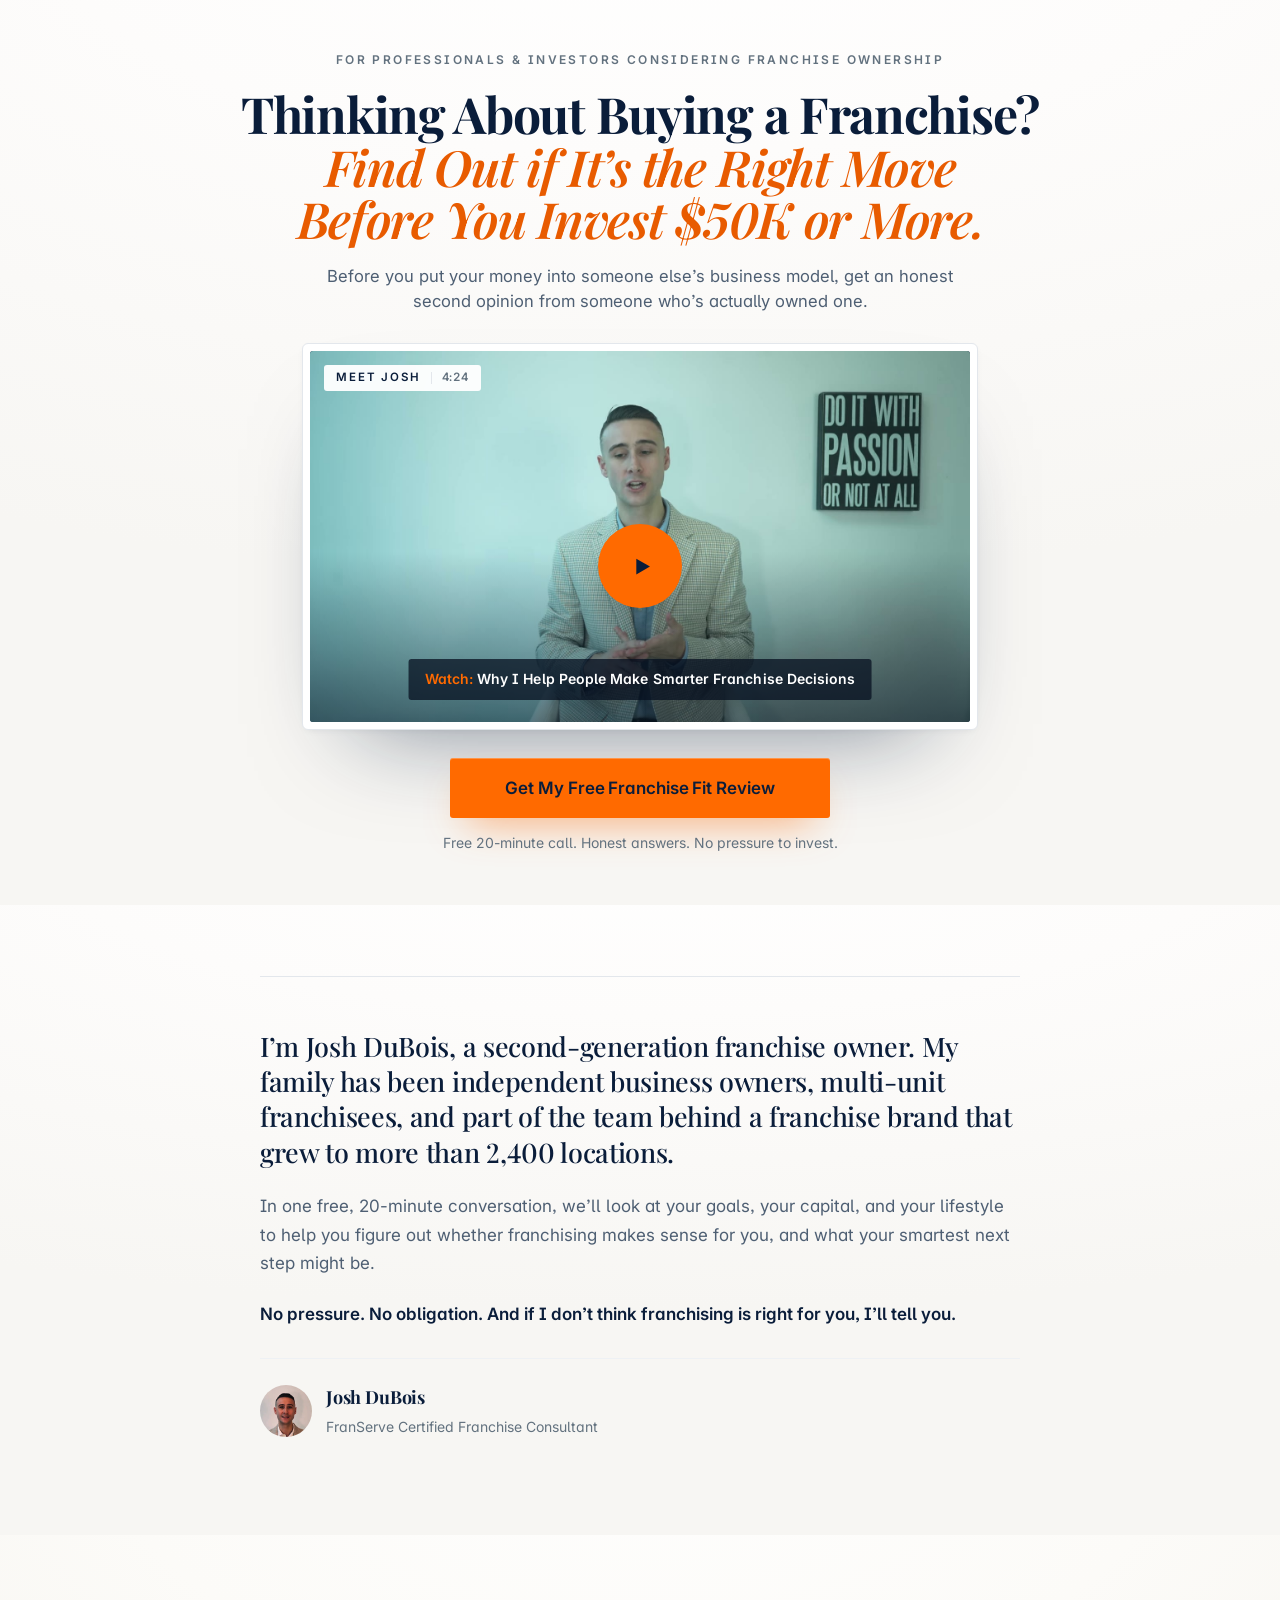
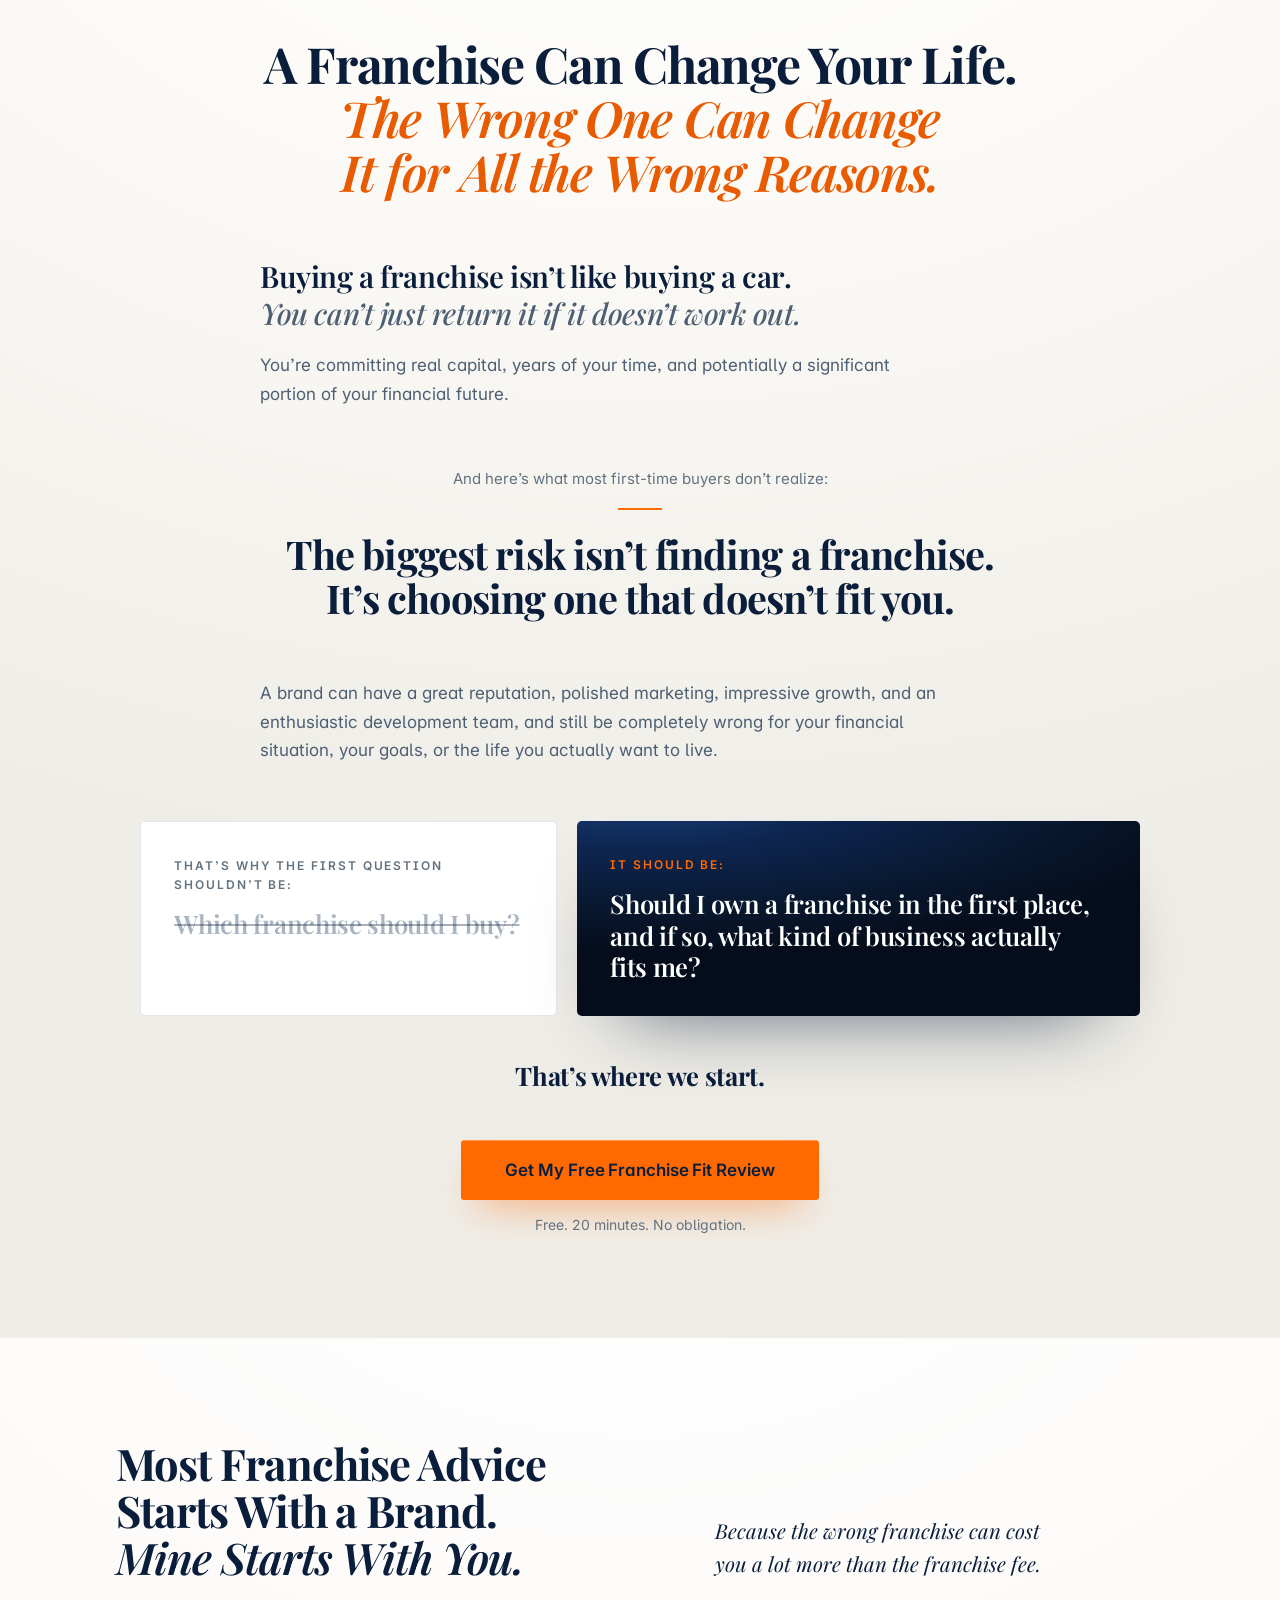
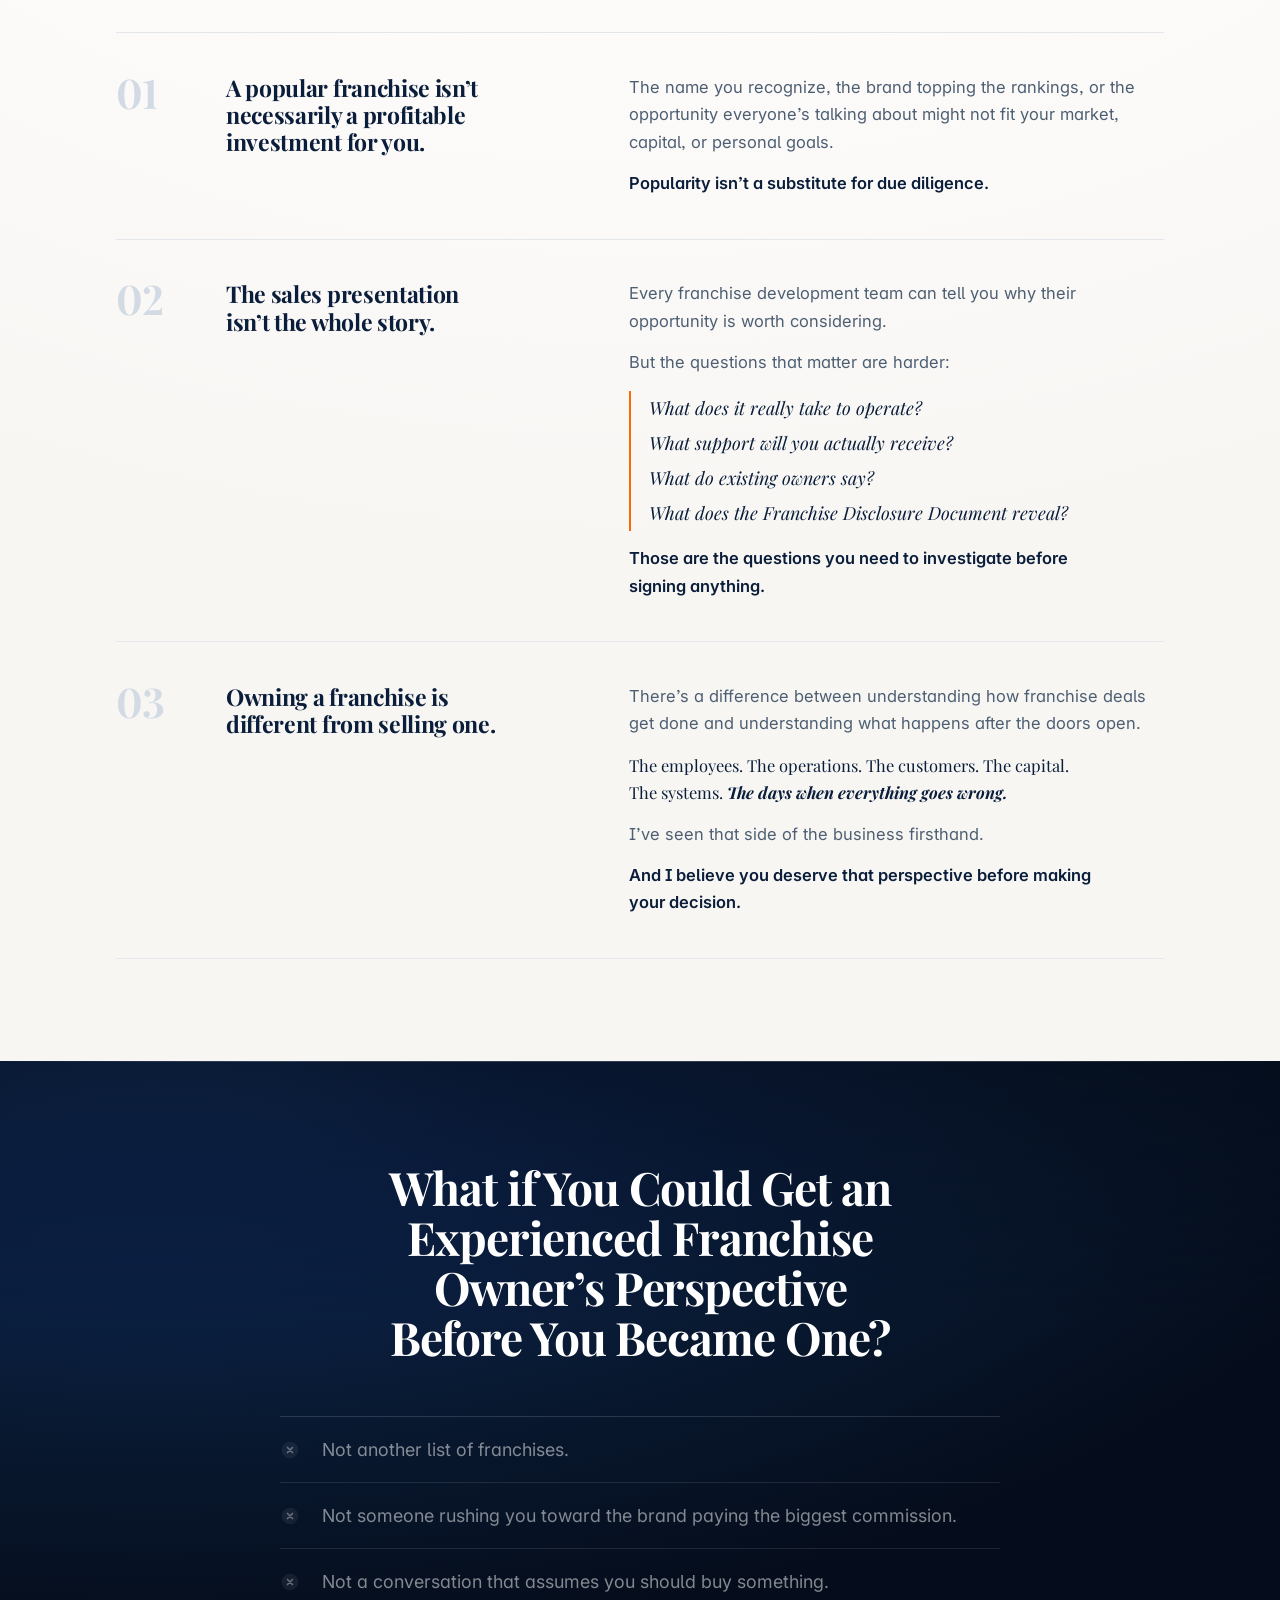
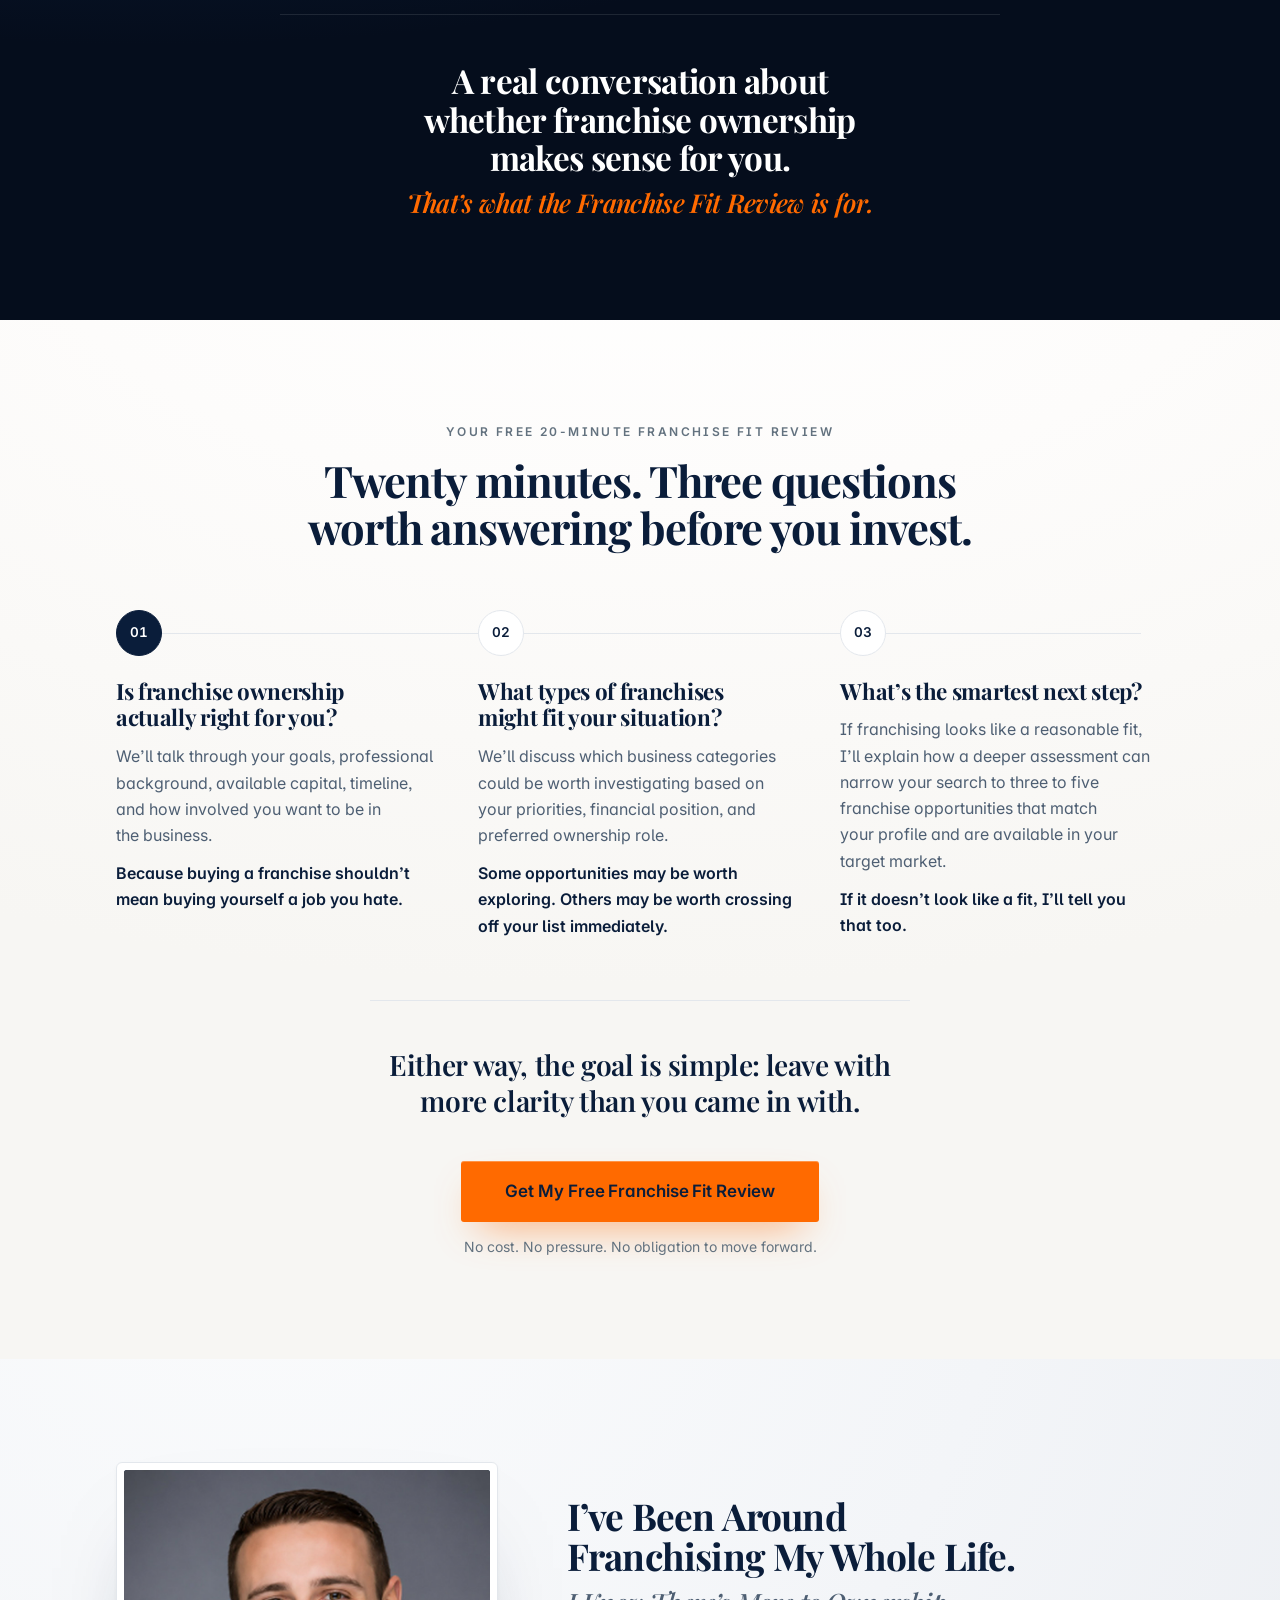
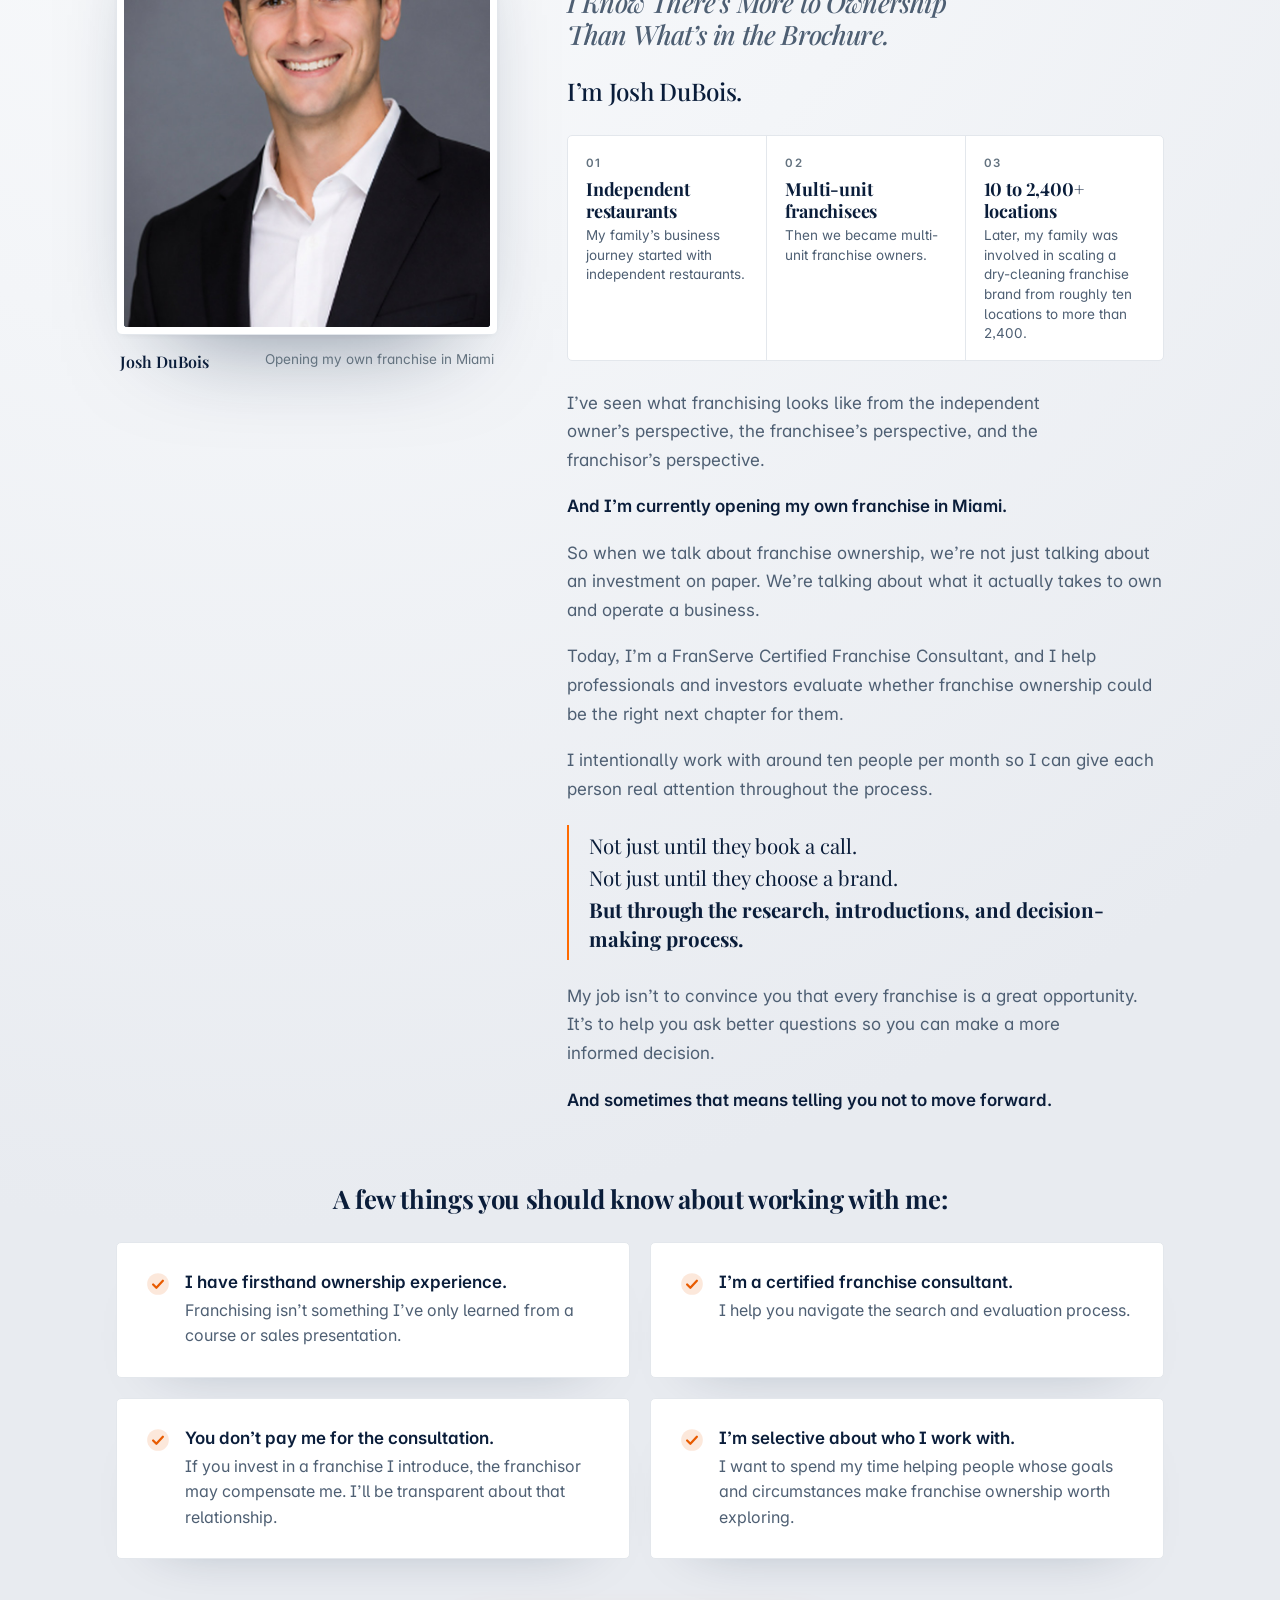
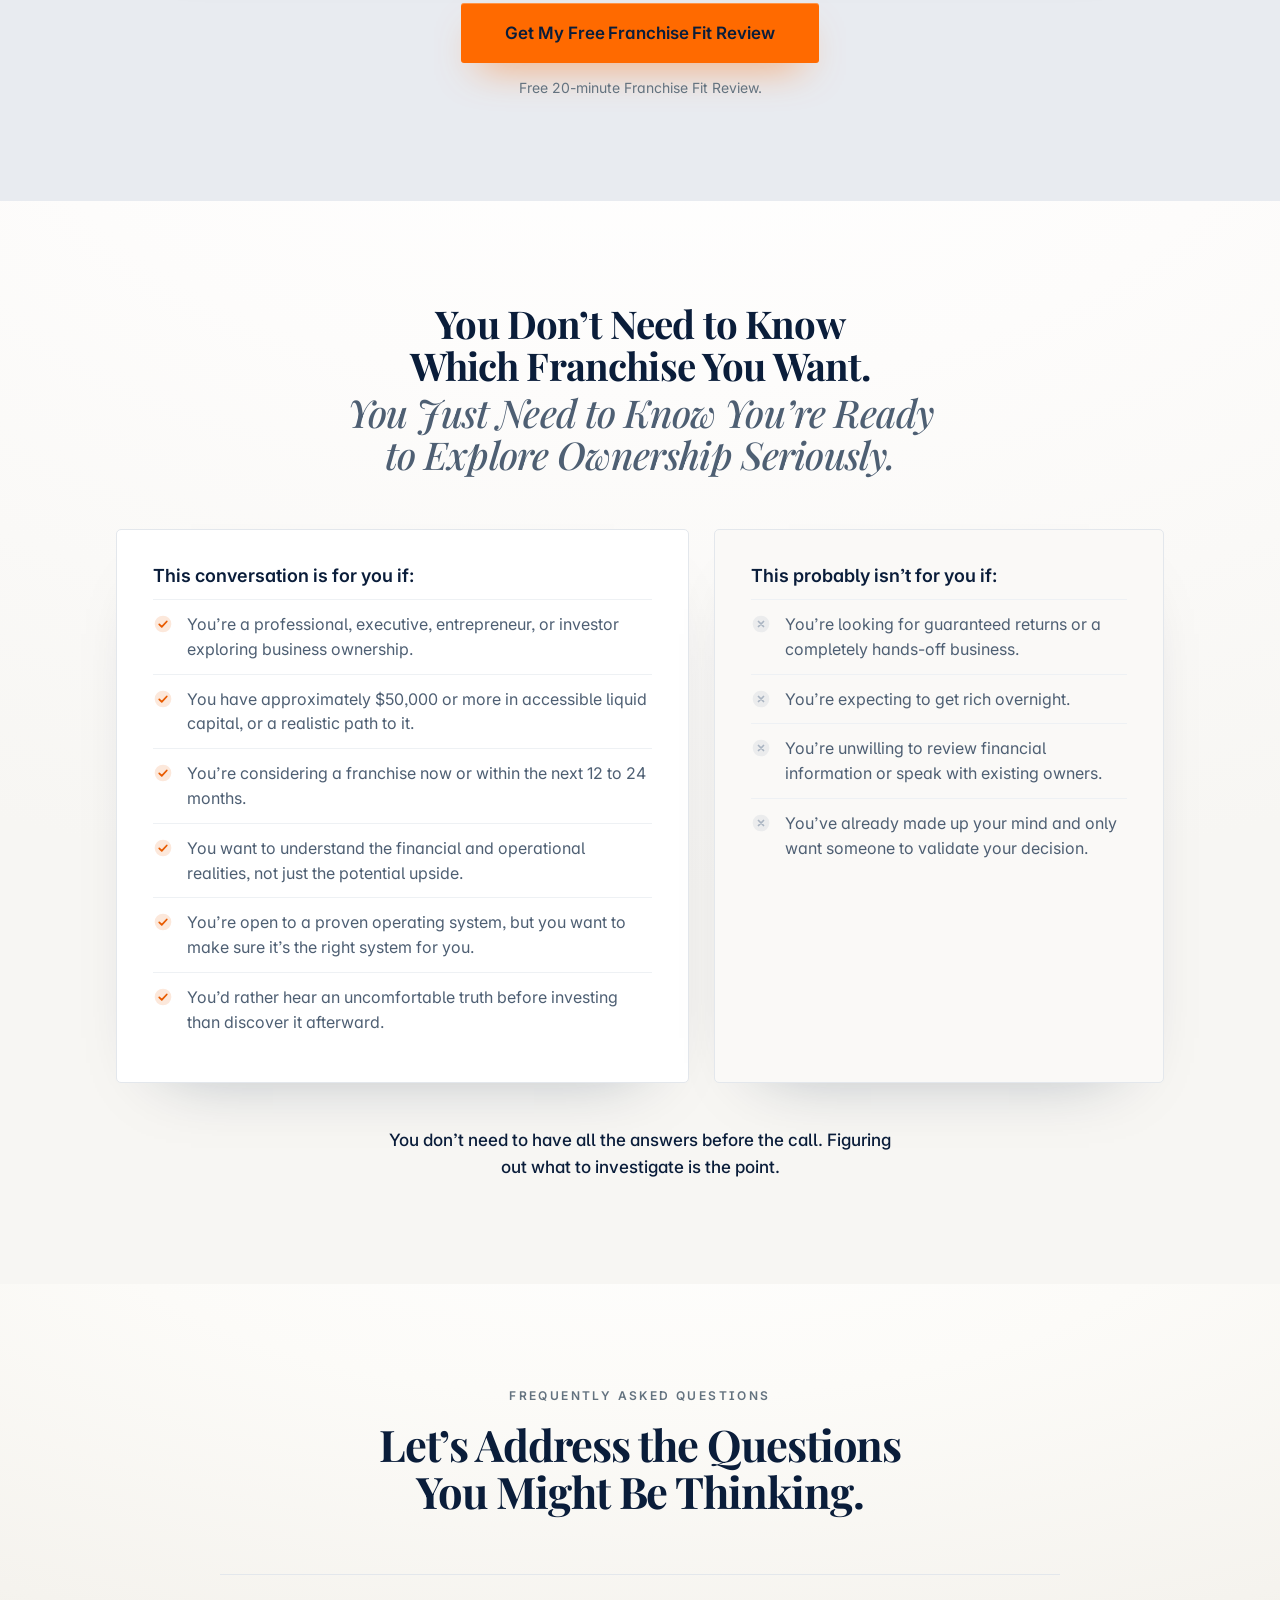
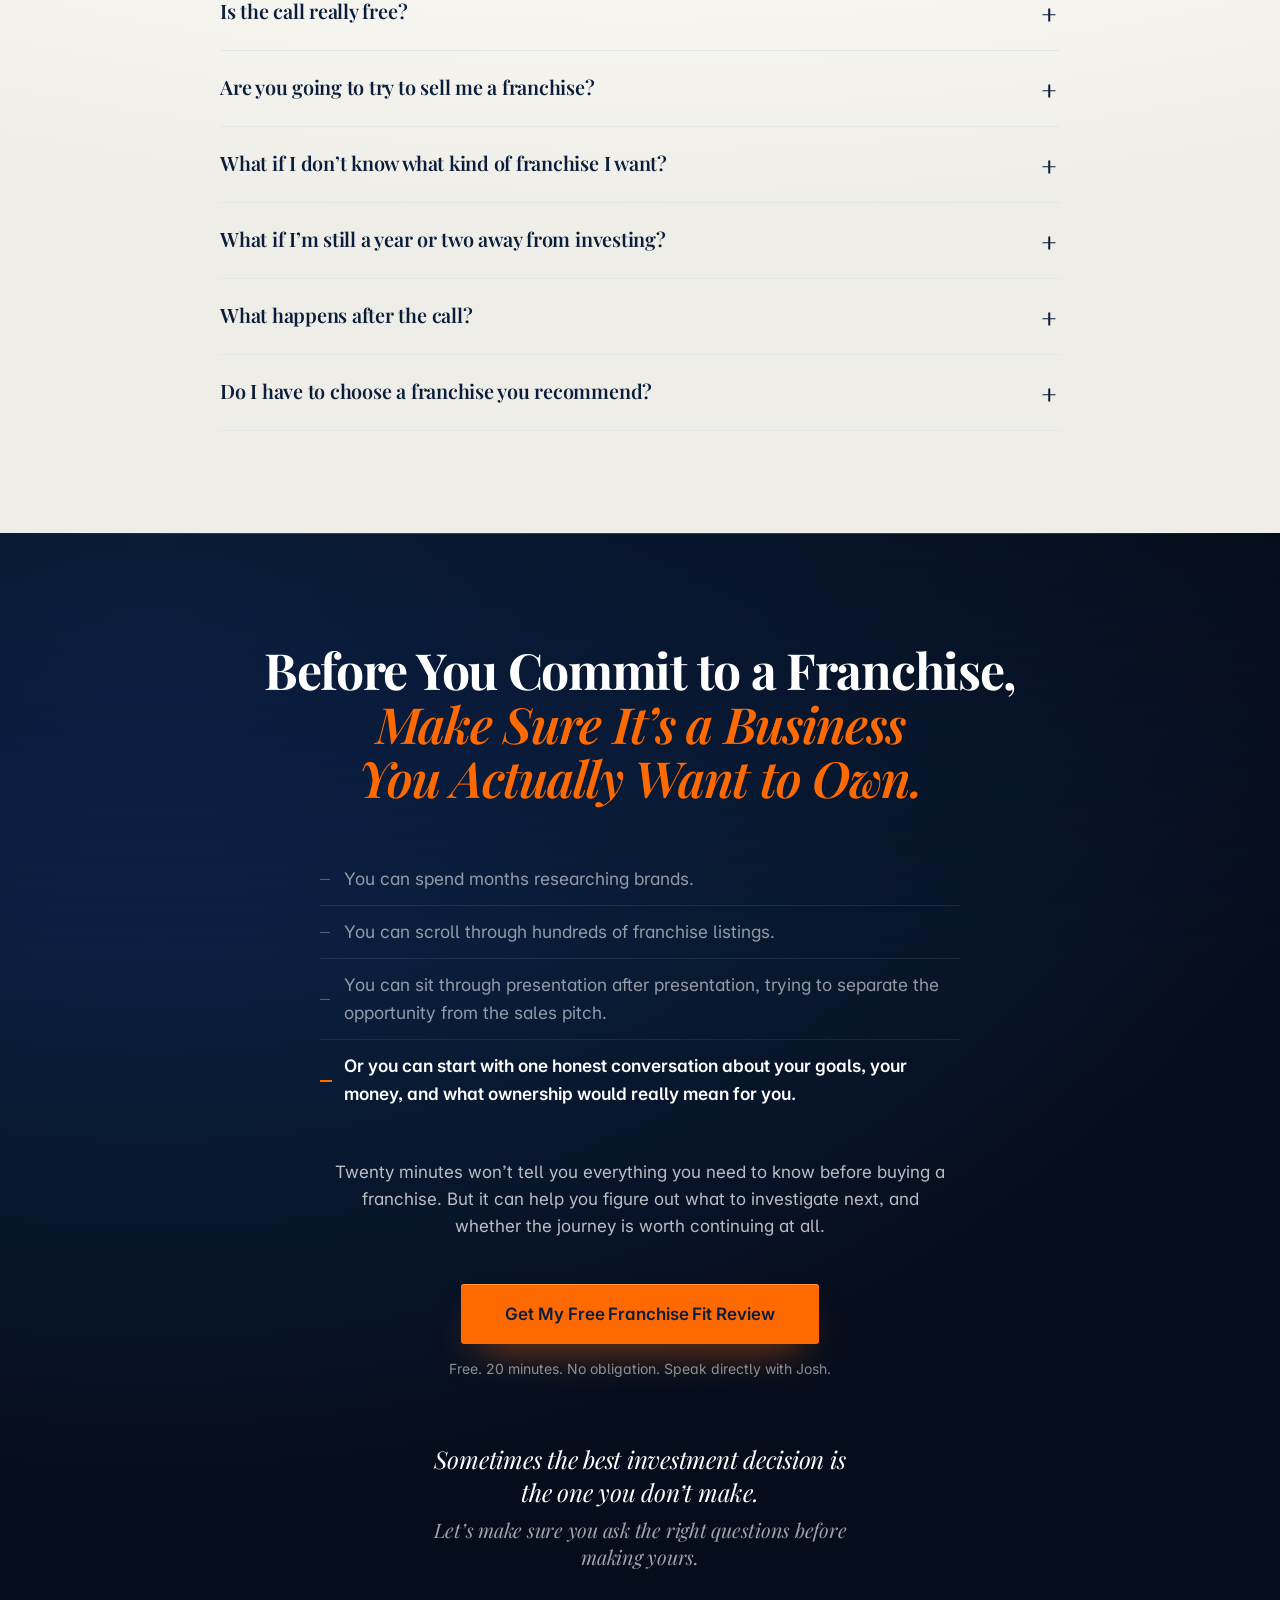
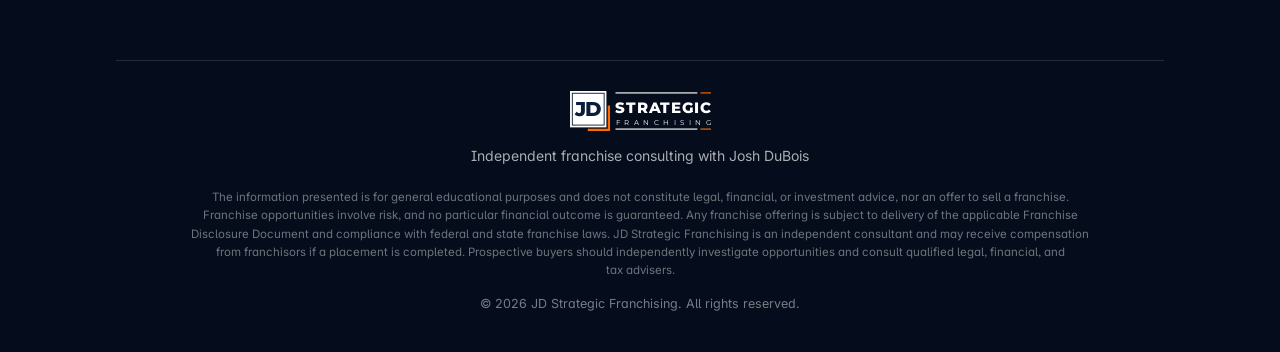
==== commit 8b28c36e: "Opt-in: Javier's long-form copy, the Franchise Fit Review, one button label Co-Authored-By: Claude O" ====
--- a/index.html
+++ b/index.html
@@ -3,12 +3,12 @@
 <head>
 <meta charset="utf-8">
 <meta name="viewport" content="width=device-width, initial-scale=1, viewport-fit=cover">
-<title>Before You Buy a Franchise, Talk to Someone Who Owns One | JD Strategic Franchising</title>
-<meta name="description" content="Watch Josh DuBois's story, then book a free twenty-minute call with a second-generation franchise owner. No pitch, and it costs you nothing.">
+<title>Thinking About Buying a Franchise? Get a Free Franchise Fit Review | JD Strategic Franchising</title>
+<meta name="description" content="Before you invest $50K or more in a franchise, get an honest second opinion from someone who has actually owned one. A free 20-minute Franchise Fit Review with Josh DuBois.">
 <meta name="theme-color" content="#0A1D3A">
 <meta property="og:type" content="website">
-<meta property="og:title" content="Before you buy a franchise, talk to someone who owns one.">
-<meta property="og:description" content="A free twenty-minute call with Josh DuBois, second-generation franchise owner. No pitch, and it costs you nothing.">
+<meta property="og:title" content="Thinking about buying a franchise? Find out if it's the right move before you invest $50K or more.">
+<meta property="og:description" content="A free 20-minute Franchise Fit Review with Josh DuBois, second-generation franchise owner. Honest answers, no pressure to invest.">
 <meta property="og:image" content="assets/og.jpg">
 <meta name="twitter:card" content="summary_large_image">
 <meta name="twitter:image" content="assets/og.jpg">
@@ -49,9 +49,9 @@
 <!-- 01 hero: headline, sub, VSL, button -->
 <section class="hero paper" aria-labelledby="h1">
   <div class="wrap">
-    <p class="eyebrow hv" style="--i:0">For professionals and investors considering a franchise</p>
-    <h1 id="h1" class="hv" style="--i:1"><span class="l">Before you buy a franchise,</span> <span class="l it">talk to someone who owns one.</span></h1>
-    <p class="sub hv" style="--i:2">I&rsquo;m a second-generation franchise owner on your side of the table. Watch my story, then book a free twenty-minute call and <b>I&rsquo;ll tell you straight if franchising is your move.</b></p>
+    <p class="eyebrow hv" style="--i:0">For professionals &amp; investors considering franchise ownership</p>
+    <h1 id="h1" class="hv" style="--i:1"><span class="l">Thinking About Buying a Franchise?</span> <span class="l it">Find Out if It&rsquo;s the Right Move</span> <span class="l it">Before You Invest $50K or More.</span></h1>
+    <p class="sub hv" style="--i:2">Before you put your money into someone else&rsquo;s business model, get an honest second opinion from someone who&rsquo;s actually owned one.</p>
 
     <div class="vsl-wrap hv" style="--i:3">
       <div class="bezel">
@@ -59,10 +59,10 @@
           <video class="v-prev" id="vPrev" muted loop playsinline autoplay preload="auto" poster="assets/vsl/poster.jpg" aria-hidden="true" tabindex="-1"><source src="assets/vsl/preview.mp4" type="video/mp4"></video>
           <video class="v-main" id="vMain" playsinline preload="none" poster="assets/vsl/poster.jpg"><source src="assets/vsl/vsl.mp4" type="video/mp4"></video>
           <button class="v-hit" id="vHit" type="button" aria-label="Pause or play the video"></button>
-          <button class="v-start" id="vStart" type="button" aria-label="Play Josh's video with sound, 4 minutes 24 seconds">
-            <span class="v-chip"><span>Press play</span><i></i><span>4:24</span></span>
+          <button class="v-start" id="vStart" type="button" aria-label="Play Josh's video with sound: why I help people make smarter franchise decisions, 4 minutes 24 seconds">
+            <span class="v-chip"><span>Meet Josh</span><i></i><span>4:24</span></span>
             <span class="v-play"><svg aria-hidden="true"><use href="#i-play"/></svg></span>
-            <span class="v-label">Watch Josh&rsquo;s Story</span>
+            <span class="v-label"><span class="lw">Watch:</span>Why I Help People Make Smarter Franchise Decisions</span>
           </button>
           <span class="v-wait" aria-hidden="true"></span>
           <div class="v-bar" id="vBar">
@@ -73,8 +73,8 @@
             <button type="button" class="v-fs" id="vFs" aria-label="Full screen"><svg aria-hidden="true"><use href="#i-fs"/></svg></button>
           </div>
           <div class="v-end" id="vEnd">
-            <p>Ready to find out if franchising is your move?</p>
-            <a class="btn" href="book.html">Book My Free Consultation</a>
+            <p>Find out if franchising fits you before you invest.</p>
+            <a class="btn" href="book.html">Get My Free Franchise Fit Review</a>
             <button type="button" class="again" id="vAgain">Watch Again</button>
           </div>
         </div>
@@ -82,124 +82,243 @@
     </div>
 
     <div class="act hv" style="--i:4" id="heroAct">
-      <a class="btn" href="book.html">Book My Free Consultation</a>
-      <p class="risk">Free. Twenty minutes. No obligation, and no pitch.</p>
-    </div>
-  </div>
-</section>
-
-<!-- 02 the problem -->
-<section class="sec paper" style="padding-top:clamp(40px,4vw,64px)" aria-labelledby="h-prob">
-  <div class="wrap">
-    <div class="prob">
-      <div class="prob-l" data-r>
-        <h2 class="big" id="h-prob">Most franchises aren&rsquo;t worth owning.</h2>
-        <p class="lede">There are thousands of franchises out there, and most never reach 100 units because they can&rsquo;t support their owners. The hard part is telling them apart before you sign.</p>
-        <div class="act left">
-          <a class="btn" href="book.html">Book My Free Consultation</a>
-          <p class="risk">Free. Twenty minutes. No obligation, and no pitch.</p>
-        </div>
-      </div>
-      <div class="prob-r" data-r data-d="1" style="--d:1">
-        <h3>Most franchise advice was never built for you.</h3>
-        <ol class="nums">
-          <li><span class="n">01</span><div><h4>The lists are pay to play.</h4><p>The rankings that show up first are the ones that paid to be there, not the ones that fit your capital, your market, or your life.</p></div></li>
-          <li><span class="n">02</span><div><h4>Every brand sounds great in discovery.</h4><p>You hear the highlights, never the red flags. Then a hundred-page disclosure document lands on your desk and nobody tells you what to ask.</p></div></li>
-          <li><span class="n">03</span><div><h4>Most advice comes from people who never owned one.</h4><p>Someone who has only ever sold franchises can&rsquo;t tell you what running one is actually like.</p></div></li>
+      <a class="btn" href="book.html">Get My Free Franchise Fit Review</a>
+      <p class="risk">Free 20-minute call. Honest answers. No pressure to invest.</p>
+    </div>
+  </div>
+</section>
+
+<!-- 02 a note from josh -->
+<section class="note paper" aria-label="A note from Josh">
+  <div class="wrap">
+    <div class="col">
+      <p class="lead" data-r>I&rsquo;m Josh DuBois, a second-generation franchise owner. My family has been independent business owners, multi-unit franchisees, and part of the team behind a franchise brand that grew to more than 2,400 locations.</p>
+      <div class="prose" data-r style="--d:1">
+        <p>In one free, 20-minute conversation, we&rsquo;ll look at your goals, your capital, and your lifestyle to help you figure out whether franchising makes sense for you, and what your smartest next step might be.</p>
+      </div>
+      <p class="straight" data-r style="--d:2">No pressure. No obligation. And if I don&rsquo;t think franchising is right for you, I&rsquo;ll tell you.</p>
+      <div class="sign" data-r style="--d:3"><img src="assets/josh/face.jpg" width="104" height="104" alt="Josh DuBois"><div><b>Josh DuBois</b><span>FranServe Certified Franchise Consultant</span></div></div>
+    </div>
+  </div>
+</section>
+
+<!-- 03 the stakes -->
+<section class="sec cream stakes" aria-labelledby="h-stakes">
+  <div class="wrap">
+    <h2 id="h-stakes" class="center" data-r>A Franchise Can Change Your Life. <span class="it br">The Wrong One Can Change It for All the Wrong Reasons.</span></h2>
+    <div class="col">
+      <p class="car" data-r>Buying a franchise isn&rsquo;t like buying a car. <span>You can&rsquo;t just return it if it doesn&rsquo;t work out.</span></p>
+      <div class="prose" data-r style="--d:1"><p>You&rsquo;re committing real capital, years of your time, and potentially a significant portion of your financial future.</p></div>
+    </div>
+    <div class="pull" data-r>
+      <p class="k">And here&rsquo;s what most first-time buyers don&rsquo;t realize:</p>
+      <blockquote>The biggest risk isn&rsquo;t finding a franchise. It&rsquo;s choosing one that doesn&rsquo;t fit you.</blockquote>
+    </div>
+    <div class="col prose" data-r><p>A brand can have a great reputation, polished marketing, impressive growth, and an enthusiastic development team, and still be completely wrong for your financial situation, your goals, or the life you actually want to live.</p></div>
+    <div class="swap" data-r>
+      <div class="q-old"><p class="k">That&rsquo;s why the first question shouldn&rsquo;t be:</p><p class="q">Which franchise should I buy?</p></div>
+      <div class="q-new"><p class="k">It should be:</p><p class="q">Should I own a franchise in the first place, and if so, what kind of business actually fits me?</p></div>
+    </div>
+    <p class="start" data-r>That&rsquo;s where we start.</p>
+    <div class="act" data-r>
+      <a class="btn" href="book.html">Get My Free Franchise Fit Review</a>
+      <p class="risk">Free. 20 minutes. No obligation.</p>
+    </div>
+  </div>
+</section>
+
+<!-- 04 why most advice fails -->
+<section class="sec paper" aria-labelledby="h-why">
+  <div class="wrap">
+    <div class="why-head">
+      <h2 class="h2" id="h-why" data-r>Most Franchise Advice Starts With a Brand. <span class="br mine">Mine Starts With You.</span></h2>
+      <p class="lede" data-r style="--d:1">Because the wrong franchise can cost you a lot more than the franchise fee.</p>
+    </div>
+    <ol class="ledger">
+      <li data-r>
+        <span class="num">01</span>
+        <h3>A popular franchise isn&rsquo;t necessarily a profitable investment for you.</h3>
+        <div class="body">
+          <p>The name you recognize, the brand topping the rankings, or the opportunity everyone&rsquo;s talking about might not fit your market, capital, or personal goals.</p>
+          <p class="last">Popularity isn&rsquo;t a substitute for due diligence.</p>
+        </div>
+      </li>
+      <li data-r>
+        <span class="num">02</span>
+        <h3>The sales presentation isn&rsquo;t the whole story.</h3>
+        <div class="body">
+          <p>Every franchise development team can tell you why their opportunity is worth considering.</p>
+          <p>But the questions that matter are harder:</p>
+          <ul class="asks"><li>What does it really take to operate?</li><li>What support will you actually receive?</li><li>What do existing owners say?</li><li>What does the Franchise Disclosure Document reveal?</li></ul>
+          <p class="last">Those are the questions you need to investigate before signing anything.</p>
+        </div>
+      </li>
+      <li data-r>
+        <span class="num">03</span>
+        <h3>Owning a franchise is different from selling one.</h3>
+        <div class="body">
+          <p>There&rsquo;s a difference between understanding how franchise deals get done and understanding what happens after the doors open.</p>
+          <p class="cast"><span>The employees.</span> <span>The operations.</span> <span>The customers.</span> <span>The capital.</span> <span>The systems.</span> <em>The days when everything goes wrong.</em></p>
+          <p>I&rsquo;ve seen that side of the business firsthand.</p>
+          <p class="last">And I believe you deserve that perspective before making your decision.</p>
+        </div>
+      </li>
+    </ol>
+  </div>
+</section>
+
+<!-- 05 the turn -->
+<section class="sec dark turn center" aria-labelledby="h-turn">
+  <div class="wrap">
+    <h2 id="h-turn" data-r>What if You Could Get an Experienced Franchise Owner&rsquo;s Perspective Before You Became One?</h2>
+    <ul class="nots" data-r style="--d:1">
+      <li><svg aria-hidden="true"><use href="#i-x"/></svg><span>Not another list of franchises.</span></li>
+      <li><svg aria-hidden="true"><use href="#i-x"/></svg><span>Not someone rushing you toward the brand paying the biggest commission.</span></li>
+      <li><svg aria-hidden="true"><use href="#i-x"/></svg><span>Not a conversation that assumes you should buy something.</span></li>
+    </ul>
+    <p class="real" data-r style="--d:2">A real conversation about whether franchise ownership makes sense for you. <span class="it">That&rsquo;s what the Franchise Fit Review is for.</span></p>
+  </div>
+</section>
+
+<!-- 06 the franchise fit review -->
+<section class="sec paper" aria-labelledby="h-review">
+  <div class="wrap">
+    <div class="sec-head center">
+      <p class="eyebrow" data-r>Your Free 20-Minute Franchise Fit Review</p>
+      <h2 class="h2" id="h-review" data-r style="--d:1">Twenty minutes. Three questions worth answering before you invest.</h2>
+    </div>
+    <ol class="steps">
+      <li class="step" data-r><span class="dot">01</span><div><h3>Is franchise ownership actually right for you?</h3><p>We&rsquo;ll talk through your goals, professional background, available capital, timeline, and how involved you want to be in the business.</p><p class="punch">Because buying a franchise shouldn&rsquo;t mean buying yourself a job you hate.</p></div></li>
+      <li class="step" data-r style="--d:1"><span class="dot">02</span><div><h3>What types of franchises might fit your situation?</h3><p>We&rsquo;ll discuss which business categories could be worth investigating based on your priorities, financial position, and preferred ownership role.</p><p class="punch">Some opportunities may be worth exploring. Others may be worth crossing off your list immediately.</p></div></li>
+      <li class="step" data-r style="--d:2"><span class="dot">03</span><div><h3>What&rsquo;s the smartest next step?</h3><p>If franchising looks like a reasonable fit, I&rsquo;ll explain how a deeper assessment can narrow your search to three to five franchise opportunities that match your profile and are available in your target market.</p><p class="punch">If it doesn&rsquo;t look like a fit, I&rsquo;ll tell you that too.</p></div></li>
+    </ol>
+    <p class="goal" data-r>Either way, the goal is simple: leave with more clarity than you came in with.</p>
+    <div class="act" data-r>
+      <a class="btn" href="book.html">Get My Free Franchise Fit Review</a>
+      <p class="risk">No cost. No pressure. No obligation to move forward.</p>
+    </div>
+  </div>
+</section>
+
+<!-- 07 meet josh -->
+<section class="sec band" aria-labelledby="h-josh">
+  <div class="wrap">
+    <div class="host">
+      <figure class="host-fig" data-r>
+        <div class="bezel"><span class="core"><img src="assets/josh/hero-portrait@800.jpg" srcset="assets/josh/hero-portrait@800.jpg 800w, assets/josh/hero-portrait.jpg 1276w" sizes="(max-width:980px) 380px, 420px" width="800" height="1000" alt="Josh DuBois, franchise owner and FranServe Certified Franchise Consultant" loading="lazy" decoding="async"></span></div>
+        <figcaption><b>Josh DuBois</b><span>Opening my own franchise in Miami</span></figcaption>
+      </figure>
+      <div>
+        <p class="eyebrow" data-r>Meet Josh DuBois</p>
+        <h2 id="h-josh" data-r style="--d:1">I&rsquo;ve Been Around Franchising My Whole Life. <span class="br">I Know There&rsquo;s More to Ownership Than What&rsquo;s in the Brochure.</span></h2>
+        <div class="prose">
+          <p class="lead" data-r>I&rsquo;m Josh DuBois.</p>
+        </div>
+        <ol class="path" data-r>
+          <li><p class="k">01</p><b>Independent restaurants</b><span>My family&rsquo;s business journey started with independent restaurants.</span></li>
+          <li><p class="k">02</p><b>Multi-unit franchisees</b><span>Then we became multi-unit franchise owners.</span></li>
+          <li><p class="k">03</p><b>10 to 2,400+ locations</b><span>Later, my family was involved in scaling a dry-cleaning franchise brand from roughly ten locations to more than 2,400.</span></li>
         </ol>
-      </div>
-    </div>
-  </div>
-</section>
-
-<!-- 03 the reframe -->
-<section class="sec cream reframe center" aria-labelledby="h-re">
-  <div class="wrap">
-    <h2 id="h-re" data-r>Finding a franchise isn&rsquo;t the hard part. <span class="it br">Knowing which one is worth owning is.</span></h2>
-    <p class="lede" data-r style="--d:1">That takes someone who has sat on every side of the table. My family has been independent owners, multi-unit franchisees, and the franchisor behind a brand of more than 2,400 locations.</p>
-  </div>
-</section>
-
-<!-- 04 the call -->
-<section class="sec paper" aria-labelledby="h-call">
+        <div class="prose" data-r>
+          <p>I&rsquo;ve seen what franchising looks like from the independent owner&rsquo;s perspective, the franchisee&rsquo;s perspective, and the franchisor&rsquo;s perspective.</p>
+          <p><strong>And I&rsquo;m currently opening my own franchise in Miami.</strong></p>
+          <p>So when we talk about franchise ownership, we&rsquo;re not just talking about an investment on paper. We&rsquo;re talking about what it actually takes to own and operate a business.</p>
+          <p>Today, I&rsquo;m a FranServe Certified Franchise Consultant, and I help professionals and investors evaluate whether franchise ownership could be the right next chapter for them.</p>
+          <p>I intentionally work with around ten people per month so I can give each person real attention throughout the process.</p>
+        </div>
+        <div class="trio" data-r><p>Not just until they book a call.</p><p>Not just until they choose a brand.</p><p>But through the research, introductions, and decision-making process.</p></div>
+        <div class="prose" data-r>
+          <p>My job isn&rsquo;t to convince you that every franchise is a great opportunity. It&rsquo;s to help you ask better questions so you can make a more informed decision.</p>
+          <p><strong>And sometimes that means telling you not to move forward.</strong></p>
+        </div>
+      </div>
+    </div>
+    <div class="know">
+      <p data-r>A few things you should know about working with me:</p>
+      <ul>
+        <li data-r><svg aria-hidden="true"><use href="#i-check"/></svg><div><b>I have firsthand ownership experience.</b>Franchising isn&rsquo;t something I&rsquo;ve only learned from a course or sales presentation.</div></li>
+        <li data-r style="--d:1"><svg aria-hidden="true"><use href="#i-check"/></svg><div><b>I&rsquo;m a certified franchise consultant.</b>I help you navigate the search and evaluation process.</div></li>
+        <li data-r><svg aria-hidden="true"><use href="#i-check"/></svg><div><b>You don&rsquo;t pay me for the consultation.</b>If you invest in a franchise I introduce, the franchisor may compensate me. I&rsquo;ll be transparent about that relationship.</div></li>
+        <li data-r style="--d:1"><svg aria-hidden="true"><use href="#i-check"/></svg><div><b>I&rsquo;m selective about who I work with.</b>I want to spend my time helping people whose goals and circumstances make franchise ownership worth exploring.</div></li>
+      </ul>
+    </div>
+    <div class="act" data-r>
+      <a class="btn" href="book.html">Get My Free Franchise Fit Review</a>
+      <p class="risk">Free 20-minute Franchise Fit Review.</p>
+    </div>
+  </div>
+</section>
+
+<!-- 08 who it is for -->
+<section class="sec paper" aria-labelledby="h-fit">
+  <div class="wrap">
+    <div class="fit-head center">
+      <h2 id="h-fit" data-r>You Don&rsquo;t Need to Know Which Franchise You Want. <span class="soft">You Just Need to Know You&rsquo;re Ready to Explore Ownership Seriously.</span></h2>
+    </div>
+    <div class="qual">
+      <div class="qcard yes" data-r>
+        <h3>This conversation is for you if:</h3>
+        <ul>
+          <li><svg aria-hidden="true"><use href="#i-check"/></svg><span>You&rsquo;re a professional, executive, entrepreneur, or investor exploring business ownership.</span></li>
+          <li><svg aria-hidden="true"><use href="#i-check"/></svg><span>You have approximately $50,000 or more in accessible liquid capital, or a realistic path to it.</span></li>
+          <li><svg aria-hidden="true"><use href="#i-check"/></svg><span>You&rsquo;re considering a franchise now or within the next 12 to 24 months.</span></li>
+          <li><svg aria-hidden="true"><use href="#i-check"/></svg><span>You want to understand the financial and operational realities, not just the potential upside.</span></li>
+          <li><svg aria-hidden="true"><use href="#i-check"/></svg><span>You&rsquo;re open to a proven operating system, but you want to make sure it&rsquo;s the right system for you.</span></li>
+          <li><svg aria-hidden="true"><use href="#i-check"/></svg><span>You&rsquo;d rather hear an uncomfortable truth before investing than discover it afterward.</span></li>
+        </ul>
+      </div>
+      <div class="qcard no" data-r style="--d:1">
+        <h3>This probably isn&rsquo;t for you if:</h3>
+        <ul>
+          <li><svg aria-hidden="true"><use href="#i-x"/></svg><span>You&rsquo;re looking for guaranteed returns or a completely hands-off business.</span></li>
+          <li><svg aria-hidden="true"><use href="#i-x"/></svg><span>You&rsquo;re expecting to get rich overnight.</span></li>
+          <li><svg aria-hidden="true"><use href="#i-x"/></svg><span>You&rsquo;re unwilling to review financial information or speak with existing owners.</span></li>
+          <li><svg aria-hidden="true"><use href="#i-x"/></svg><span>You&rsquo;ve already made up your mind and only want someone to validate your decision.</span></li>
+        </ul>
+      </div>
+    </div>
+    <p class="fit-foot" data-r>You don&rsquo;t need to have all the answers before the call. Figuring out what to investigate is the point.</p>
+  </div>
+</section>
+
+<!-- 09 faq -->
+<section class="sec cream" aria-labelledby="h-faq">
   <div class="wrap">
     <div class="sec-head center">
-      <p class="eyebrow" data-r>The Fit Call</p>
-      <h2 class="h2" id="h-call" data-r style="--d:1">Twenty minutes. Three straight answers.</h2>
-      <p class="lede" data-r style="--d:2">A conversation, not a pitch. Here is exactly what we cover.</p>
-    </div>
-    <ol class="rail">
-      <li class="step" data-r><span class="dot">01</span><div><h3>Where you are</h3><p>Your goals, your capital, your timeline, and what is pulling you toward ownership.</p></div></li>
-      <li class="step" data-r style="--d:1"><span class="dot">02</span><div><h3>Whether it fits</h3><p>I tell you straight if franchising is your move, and which categories are worth your attention.</p></div></li>
-      <li class="step" data-r style="--d:2"><span class="dot">03</span><div><h3>What happens next</h3><p>If it fits, a short assessment turns your profile into three to five vetted brands open in your market.</p></div></li>
-    </ol>
-    <p class="rail-note" data-r>If franchising isn&rsquo;t your move, you&rsquo;ll hear it on this call. That is a good outcome too.</p>
-    <div class="act rail-act" data-r>
-      <a class="btn" href="book.html">Book My Free Consultation</a>
-      <p class="risk">Free. Twenty minutes. No obligation, and no pitch.</p>
-    </div>
-  </div>
-</section>
-
-<!-- 05 josh -->
-<section class="sec band" aria-labelledby="h-josh">
-  <div class="wrap">
-    <div class="host">
-      <figure class="host-fig bezel" data-r><span class="core"><img src="assets/josh/hero-portrait@800.jpg" srcset="assets/josh/hero-portrait@800.jpg 800w, assets/josh/hero-portrait.jpg 1276w" sizes="(max-width:900px) 360px, 420px" width="800" height="1000" alt="Josh DuBois, franchise owner and Certified Franchise Consultant" loading="lazy" decoding="async"></span></figure>
-      <div>
-        <h2 id="h-josh" data-r>Hi, I&rsquo;m Josh DuBois.</h2>
-        <p data-r style="--d:1">My family went from independent restaurant owners to multi-unit franchisees, then helped scale a dry-cleaning brand from around ten locations to more than 2,400. I&rsquo;ve lived every side of franchising, and now I&rsquo;m opening my own franchise in Miami.</p>
-        <p data-r style="--d:2">I work with about ten people a month, so every one of them gets my full attention, from the first call to signing day.</p>
-        <ul class="checks" data-r style="--d:3">
-          <li><svg aria-hidden="true"><use href="#i-check"/></svg><span>FranServe Certified Franchise Consultant</span></li>
-          <li><svg aria-hidden="true"><use href="#i-check"/></svg><span>Free to you. The brands pay me, and the franchise costs the same either way.</span></li>
-          <li><svg aria-hidden="true"><use href="#i-check"/></svg><span>$2,000 back when you move forward with a brand I introduce, on investments of $50K and up.</span></li>
-        </ul>
-      </div>
-    </div>
-  </div>
-</section>
-
-<!-- 06 is this call right for you -->
-<section class="sec paper" aria-labelledby="h-fit">
-  <div class="wrap">
-    <div class="sec-head center" style="margin-bottom:clamp(30px,3.4vw,44px)">
-      <h2 class="h2" id="h-fit" data-r>Is this call right for you?</h2>
-    </div>
-    <div class="qual" data-r style="--d:1">
-      <div class="qcard yes">
-        <h3>This is for you if</h3>
-        <ul>
-          <li><svg aria-hidden="true"><use href="#i-check"/></svg><span>You are seriously considering business ownership, now or in the next year or two.</span></li>
-          <li><svg aria-hidden="true"><use href="#i-check"/></svg><span>You have, or can access, around $50K or more in liquid capital.</span></li>
-          <li><svg aria-hidden="true"><use href="#i-check"/></svg><span>You want a straight answer more than a sales pitch.</span></li>
-          <li><svg aria-hidden="true"><use href="#i-check"/></svg><span>You are willing to follow a proven system instead of reinventing it.</span></li>
-        </ul>
-      </div>
-      <div class="qcard no">
-        <h3>This is not for you if</h3>
-        <ul>
-          <li><svg aria-hidden="true"><use href="#i-x"/></svg><span>You want passive income with no involvement, especially early on.</span></li>
-          <li><svg aria-hidden="true"><use href="#i-x"/></svg><span>You have already picked a brand and only want to hear the good parts.</span></li>
-          <li><svg aria-hidden="true"><use href="#i-x"/></svg><span>You would rather trust a ranking than do your own diligence.</span></li>
-        </ul>
-      </div>
-    </div>
-  </div>
-</section>
-
-<!-- 07 close, footer folded in -->
-<section class="close" id="close" aria-labelledby="h-close">
-  <div class="wrap">
-    <h2 id="h-close" data-r>You already have the skill set. <span class="it br">Ready to bet on yourself?</span></h2>
-    <p class="lede" data-r style="--d:1">One free conversation. We map your fit, look at the categories worth your attention, and I&rsquo;ll tell you straight if this is your move.</p>
-    <div class="act" data-r style="--d:2">
-      <a class="btn" href="book.html">Book My Free Consultation</a>
-      <p class="risk">Free. Twenty minutes. No obligation, and no pitch.</p>
-    </div>
+      <p class="eyebrow" data-r>Frequently asked questions</p>
+      <h2 class="h2" id="h-faq" data-r style="--d:1">Let&rsquo;s Address the Questions You Might Be Thinking.</h2>
+    </div>
+    <div class="faq" data-r>
+      <div class="faq-i"><button class="faq-q" type="button" aria-expanded="false"><span>Is the call really free?</span><span class="faq-ic" aria-hidden="true"></span></button><div class="faq-a"><div class="in"><p>Yes. There&rsquo;s no fee for the consultation and no obligation to invest in anything.</p><p>If you eventually move forward with a franchise I introduce, I may receive compensation from the franchisor. I&rsquo;ll explain that relationship openly.</p></div></div></div>
+      <div class="faq-i"><button class="faq-q" type="button" aria-expanded="false"><span>Are you going to try to sell me a franchise?</span><span class="faq-ic" aria-hidden="true"></span></button><div class="faq-a"><div class="in"><p>The purpose of our first conversation is to understand your situation and evaluate whether franchising is even worth exploring.</p><p>If it is, we can discuss possible next steps. If it isn&rsquo;t, I&rsquo;ll say so.</p><p>You make the final decision, and there&rsquo;s no pressure to move forward.</p></div></div></div>
+      <div class="faq-i"><button class="faq-q" type="button" aria-expanded="false"><span>What if I don&rsquo;t know what kind of franchise I want?</span><span class="faq-ic" aria-hidden="true"></span></button><div class="faq-a"><div class="in"><p>That&rsquo;s completely fine.</p><p>In fact, I&rsquo;d rather start with your goals, finances, and lifestyle than have you fall in love with a brand before you&rsquo;ve evaluated whether it fits.</p></div></div></div>
+      <div class="faq-i"><button class="faq-q" type="button" aria-expanded="false"><span>What if I&rsquo;m still a year or two away from investing?</span><span class="faq-ic" aria-hidden="true"></span></button><div class="faq-a"><div class="in"><p>That&rsquo;s fine if you&rsquo;re seriously considering ownership and want to understand what it would take.</p><p>Planning ahead can give you more time to evaluate your options.</p></div></div></div>
+      <div class="faq-i"><button class="faq-q" type="button" aria-expanded="false"><span>What happens after the call?</span><span class="faq-ic" aria-hidden="true"></span></button><div class="faq-a"><div class="in"><p>If we both agree it makes sense to continue, I&rsquo;ll walk you through a more detailed assessment of your background, financial criteria, preferred role, and business goals.</p><p>From there, we can explore a shortlist of franchise brands that meet your criteria and are available in your market.</p><p>You&rsquo;ll still need to conduct your own due diligence, review the relevant Franchise Disclosure Documents, and consult appropriate legal and financial professionals before making an investment.</p></div></div></div>
+      <div class="faq-i"><button class="faq-q" type="button" aria-expanded="false"><span>Do I have to choose a franchise you recommend?</span><span class="faq-ic" aria-hidden="true"></span></button><div class="faq-a"><div class="in"><p>Absolutely not.</p><p>My role is to help you evaluate options and understand the process. Your investment decision is always yours.</p></div></div></div>
+    </div>
+  </div>
+</section>
+
+<!-- 10 close, footer folded in -->
+<section class="dark close" id="close" aria-labelledby="h-close">
+  <div class="wrap">
+    <h2 id="h-close" data-r>Before You Commit to a Franchise, <span class="it br">Make Sure It&rsquo;s a Business You Actually Want to Own.</span></h2>
+    <ul class="or" data-r style="--d:1">
+      <li>You can spend months researching brands.</li>
+      <li>You can scroll through hundreds of franchise listings.</li>
+      <li>You can sit through presentation after presentation, trying to separate the opportunity from the sales pitch.</li>
+      <li class="yes">Or you can start with one honest conversation about your goals, your money, and what ownership would really mean for you.</li>
+    </ul>
+    <p class="lede" data-r>Twenty minutes won&rsquo;t tell you everything you need to know before buying a franchise. But it can help you figure out what to investigate next, and whether the journey is worth continuing at all.</p>
+    <div class="act" data-r>
+      <a class="btn" href="book.html">Get My Free Franchise Fit Review</a>
+      <p class="risk">Free. 20 minutes. No obligation. Speak directly with Josh.</p>
+    </div>
+    <p class="coda" data-r>Sometimes the best investment decision is the one you don&rsquo;t make. <span>Let&rsquo;s make sure you ask the right questions before making yours.</span></p>
     <footer class="foot">
       <svg class="logo" role="img" aria-label="JD Strategic Franchising"><use href="#jd-mark"/></svg>
-      <p class="legal">The information on this page is for general informational and educational purposes only and does not constitute an offer to sell or a solicitation of an offer to buy any franchise. An offer to sell a franchise is made only through the delivery of a current Franchise Disclosure Document (FDD) and only in compliance with applicable federal and state franchise laws. JD Strategic Franchising is not a franchisor. We act solely as an independent consultant and may receive compensation from franchisors if a placement is made. Individual results vary.</p>
+      <p class="tag">Independent franchise consulting with Josh DuBois</p>
+      <p class="legal">The information presented is for general educational purposes and does not constitute legal, financial, or investment advice, nor an offer to sell a franchise. Franchise opportunities involve risk, and no particular financial outcome is guaranteed. Any franchise offering is subject to delivery of the applicable Franchise Disclosure Document and compliance with federal and state franchise laws. JD Strategic Franchising is an independent consultant and may receive compensation from franchisors if a placement is completed. Prospective buyers should independently investigate opportunities and consult qualified legal, financial, and tax advisers.</p>
       <p class="copy">&copy; 2026 JD Strategic Franchising. All rights reserved.</p>
     </footer>
   </div>
@@ -207,7 +326,7 @@
 
 </main>
 
-<div class="dock" id="dock"><a class="btn" href="book.html">Book My Free Consultation</a></div>
+<div class="dock" id="dock"><a class="btn" href="book.html">Get My Free Franchise Fit Review</a></div>
 
 <script src="assets/optin.js"></script>
 </body>
--- a/assets/optin.css
+++ b/assets/optin.css
@@ -1,5 +1,6 @@
-/* JD Strategic Franchising: the opt-in (VSL) page. Funnel register: centered, one action, one accent.
-   Tokens are the live site's (builds/jd-strategic-site/assets/site.css). Anatomy is the approved Justin Gray opt-in. */
+/* JD Strategic Franchising: the opt-in (VSL) page, long-form. Funnel register: centered hero, one action, one accent.
+   Tokens are the live site's (builds/jd-strategic-site/assets/site.css). Hero anatomy is the approved Justin Gray opt-in.
+   ASCII only. */
 *,*::before,*::after{box-sizing:border-box}
 :root{
   --ink:#0A1D3A;--ink-deep:#061020;--ink-2:#0E2547;
@@ -17,30 +18,40 @@
   --lit-navy:radial-gradient(104% 78% at 12% -10%,#183D73 0%,#0D2550 32%,#08182F 70%,#050D1C 100%);
 }
 html{-webkit-text-size-adjust:100%;scroll-behavior:smooth}
-body{margin:0;background:#fff;color:var(--body);font-family:var(--fb);font-size:17px;line-height:1.6;
+body{margin:0;background:#fff;color:var(--body);font-family:var(--fb);font-size:17.5px;line-height:1.62;
   -webkit-font-smoothing:antialiased;-moz-osx-font-smoothing:grayscale;font-variant-numeric:lining-nums;
   font-feature-settings:'cv05' 1,'cv08' 1,'cv11' 1,'ss03' 1;text-rendering:optimizeLegibility;overflow-x:clip}
 img,video{max-width:100%;display:block}
 img{height:auto}
 a{color:inherit;text-decoration:none}
 button{font:inherit;color:inherit;background:none;border:0;cursor:pointer;padding:0;margin:0}
-h1,h2,h3{margin:0;font-family:var(--fd);color:var(--ink);font-weight:700;line-height:1.06;letter-spacing:-.018em;font-variant-numeric:lining-nums;text-wrap:balance}
+h1,h2,h3,h4{margin:0;font-family:var(--fd);color:var(--ink);font-weight:700;line-height:1.08;letter-spacing:-.018em;font-variant-numeric:lining-nums;text-wrap:balance}
 p{margin:0;text-wrap:pretty}ul,ol{margin:0;padding:0;list-style:none}
+strong,b{color:var(--ink);font-weight:600}
 [hidden]{display:none!important}
 :focus-visible{outline:2px solid var(--accent);outline-offset:4px}
 ::selection{background:rgba(255,106,0,.16);color:var(--ink)}
 .wrap{width:100%;max-width:1160px;margin:0 auto;padding-inline:var(--gut)}
+.col{max-width:760px;margin:0 auto}
 .it{font-style:italic;color:var(--accent-text);font-weight:600}
 .br{display:block}
 .eyebrow{font-size:12px;font-weight:600;letter-spacing:.2em;text-transform:uppercase;color:var(--muted);line-height:1.5}
-.sec{padding-block:clamp(72px,7.2vw,112px)}
+.sec{padding-block:clamp(80px,8vw,128px)}
 .paper{background-color:#fff;background-image:var(--lit-paper)}
 .cream{background-color:var(--cream);background-image:var(--lit-cream)}
 .band{background-color:var(--band);background-image:var(--lit-band)}
-.h2{font-size:clamp(30px,3.3vw,46px);letter-spacing:-.022em}
+.h2{font-size:clamp(31px,3.4vw,48px);letter-spacing:-.024em}
 .center{text-align:center}
+.lede{font-size:clamp(17px,1.3vw,19.5px);line-height:1.6;color:var(--body);max-width:58ch}
 .center .lede{margin-inline:auto}
-.lede{font-size:clamp(16px,1.2vw,18px);line-height:1.6;color:var(--body);max-width:56ch}
+.prose p{font-size:clamp(17px,1.2vw,18.5px);line-height:1.68;max-width:62ch}
+.prose p+p{margin-top:18px}
+.lead{font-family:var(--fd);font-size:clamp(23px,2.1vw,30px);font-weight:500;color:var(--ink);line-height:1.32;letter-spacing:-.012em}
+.dark{background-color:var(--ink);background-image:linear-gradient(to bottom,rgba(4,11,24,.6),rgba(4,11,24,0) 30%),var(--lit-navy);color:rgba(255,255,255,.74);position:relative}
+.dark::before{content:"";position:absolute;left:0;right:0;top:0;height:1px;background:linear-gradient(90deg,transparent,rgba(255,255,255,.18) 20%,rgba(255,255,255,.18) 80%,transparent)}
+.dark h2,.dark h3{color:#fff}
+.dark .it{color:var(--accent)}
+.dark .lede{color:rgba(255,255,255,.72)}
 
 /* ================= the button: one label, text only ================= */
 .btn{display:inline-flex;align-items:center;justify-content:center;font-family:var(--fb);font-size:17px;font-weight:600;letter-spacing:-.005em;line-height:1.2;
@@ -50,18 +61,18 @@
 .btn:hover{background:var(--accent-deep);box-shadow:0 24px 50px -18px rgba(255,106,0,.78),inset 0 1px 0 rgba(255,255,255,.28)}
 .btn:active{transform:scale(.975)}
 .risk{font-size:14px;color:var(--muted);margin-top:14px;line-height:1.5}
-.act{display:flex;flex-direction:column;align-items:center}
-.act.left{align-items:flex-start}
-
-/* ================= hero: eyebrow, headline, sub, VSL, button ================= */
-.hero{padding:clamp(40px,4.4vw,60px) 0 clamp(64px,6vw,96px);text-align:center}
-.hero .eyebrow{margin-bottom:clamp(14px,1.6vw,22px)}
-.hero h1{font-size:clamp(34px,4.3vw,62px);line-height:1.04;letter-spacing:-.028em;margin:0 auto clamp(14px,1.4vw,20px);max-width:1040px}
+.dark .risk{color:rgba(255,255,255,.52)}
+.act{display:flex;flex-direction:column;align-items:center;margin-top:clamp(34px,3.4vw,48px)}
+
+/* ================= 01 hero: eyebrow, headline, sub, VSL, button ================= */
+.hero{padding:clamp(36px,4vw,56px) 0 clamp(40px,4vw,56px);text-align:center}
+.hero .eyebrow{margin-bottom:clamp(14px,1.5vw,20px)}
+.hero h1{font-size:clamp(32px,min(3.9vw,6.3svh),56px);line-height:1.05;letter-spacing:-.026em;margin:0 auto clamp(14px,1.4vw,20px);max-width:1080px}
 .hero h1 .l{display:block}
-.sub{font-size:clamp(16px,1.25vw,19px);line-height:1.55;color:var(--body);max-width:44em;margin:0 auto}
-.sub b{color:var(--ink);font-weight:600}
-.vsl-wrap{width:min(100%,clamp(460px,calc((100svh - 500px) * 1.7778),880px));margin:clamp(22px,2.4vw,32px) auto clamp(22px,2.2vw,28px)}
-.hero .btn{min-width:min(100%,360px)}
+.sub{font-size:clamp(16.5px,1.3vw,19.5px);line-height:1.55;color:var(--body);max-width:40em;margin:0 auto}
+.vsl-wrap{width:min(100%,clamp(440px,calc((100svh - 520px) * 1.7778),880px));margin:clamp(20px,2.2vw,28px) auto 0}
+.hero .act{margin-top:clamp(20px,2.2vw,28px)}
+.hero .btn{min-width:min(100%,380px)}
 .hv{opacity:0;transform:translateY(10px);transition:opacity .8s var(--ease),transform .8s var(--ease);transition-delay:calc(var(--i,0)*.08s)}
 .is-ready .hv{opacity:1;transform:none}
 
@@ -72,18 +83,22 @@
 .v-main{z-index:1;opacity:0;transition:opacity .3s}
 .vsl.playing .v-main,.vsl.paused .v-main,.vsl.ended .v-main{opacity:1}
 .v-prev{z-index:0}
-.v-start{position:absolute;inset:0;z-index:3;display:block;width:100%;cursor:pointer;background:linear-gradient(to top,rgba(6,16,32,.38),rgba(6,16,32,0) 46%)}
+.v-start{position:absolute;inset:0;z-index:3;display:block;width:100%;cursor:pointer;background:linear-gradient(to top,rgba(6,16,32,.5),rgba(6,16,32,0) 46%)}
 .vsl.started .v-start{display:none}
 .v-chip{position:absolute;left:14px;top:14px;display:inline-flex;align-items:center;gap:10px;padding:7px 12px;background:rgba(255,255,255,.95);border-radius:3px;font-size:11.5px;font-weight:600;letter-spacing:.16em;text-transform:uppercase;color:var(--ink);line-height:1}
 .v-chip i{width:1px;height:12px;background:var(--hairline)}
 .v-chip span:last-child{letter-spacing:.06em;color:var(--muted);font-variant-numeric:tabular-nums}
-.v-play{position:absolute;left:50%;top:64%;width:clamp(64px,8vw,88px);height:clamp(64px,8vw,88px);margin:calc(clamp(64px,8vw,88px) / -2) 0 0 calc(clamp(64px,8vw,88px) / -2);border-radius:50%;background:var(--accent);display:grid;place-items:center;box-shadow:0 20px 44px -14px rgba(0,0,0,.55);transition:transform .3s var(--ease)}
+.v-play{position:absolute;left:50%;top:58%;width:clamp(60px,7.6vw,84px);height:clamp(60px,7.6vw,84px);margin:calc(clamp(60px,7.6vw,84px) / -2) 0 0 calc(clamp(60px,7.6vw,84px) / -2);border-radius:50%;background:var(--accent);display:grid;place-items:center;box-shadow:0 20px 44px -14px rgba(0,0,0,.55);transition:transform .3s var(--ease)}
 .v-play svg{width:30%;height:30%;margin-left:7%;color:var(--ink)}
 .v-start:hover .v-play{transform:scale(1.06)}
-.v-label{position:absolute;left:50%;bottom:clamp(14px,2.2vw,26px);transform:translateX(-50%);padding:9px 16px;background:rgba(6,16,32,.72);color:#fff;border-radius:3px;font-size:14px;font-weight:600;white-space:nowrap}
+.v-label{position:absolute;left:50%;bottom:clamp(12px,2vw,22px);transform:translateX(-50%);padding:9px 16px;background:rgba(6,16,32,.74);color:#fff;border-radius:3px;font-size:14px;font-weight:600;white-space:nowrap;letter-spacing:.005em}
+.v-label .lw{color:var(--accent);margin-right:4px}
 .v-hit{position:absolute;inset:0;z-index:2;display:none;width:100%;cursor:pointer}
 .vsl.started .v-hit{display:block}
 .vsl.ended .v-hit{display:none}
+.v-wait{position:absolute;left:50%;top:50%;z-index:3;width:44px;height:44px;margin:-22px 0 0 -22px;border-radius:50%;border:3px solid rgba(255,255,255,.3);border-top-color:#fff;opacity:0;pointer-events:none;transition:opacity .2s}
+.vsl.waiting .v-wait{opacity:1;animation:vspin .8s linear infinite}
+@keyframes vspin{to{transform:rotate(360deg)}}
 .v-bar{position:absolute;left:0;right:0;bottom:0;z-index:4;display:none;align-items:center;gap:12px;padding:26px 14px 10px;background:linear-gradient(to top,rgba(6,16,32,.72),rgba(6,16,32,0));color:#fff;opacity:0;transition:opacity .3s}
 .vsl.started .v-bar{display:flex}
 .vsl.paused .v-bar,.vsl.started:hover .v-bar,.vsl.touch .v-bar,.vsl:focus-within .v-bar{opacity:1}
@@ -95,78 +110,157 @@
 .v-scrub{position:relative;flex:1;height:22px;cursor:pointer;touch-action:none}
 .v-scrub::before{content:"";position:absolute;left:0;right:0;top:50%;height:3px;margin-top:-1.5px;background:rgba(255,255,255,.28);border-radius:2px}
 .v-fill{position:absolute;left:0;top:50%;height:3px;margin-top:-1.5px;width:100%;background:var(--accent);border-radius:2px;transform-origin:left;transform:scaleX(0)}
-.v-wait{position:absolute;left:50%;top:50%;z-index:3;width:44px;height:44px;margin:-22px 0 0 -22px;border-radius:50%;border:3px solid rgba(255,255,255,.3);border-top-color:#fff;opacity:0;pointer-events:none;transition:opacity .2s}
-.vsl.waiting .v-wait{opacity:1;animation:vspin .8s linear infinite}
-@keyframes vspin{to{transform:rotate(360deg)}}
-.v-end{position:absolute;inset:0;z-index:5;display:none;flex-direction:column;align-items:center;justify-content:center;gap:16px;padding:20px;text-align:center;background:rgba(6,16,32,.78)}
+.v-end{position:absolute;inset:0;z-index:5;display:none;flex-direction:column;align-items:center;justify-content:center;gap:16px;padding:20px;text-align:center;background:rgba(6,16,32,.8)}
 .vsl.ended .v-end{display:flex}
-.v-end p{font-family:var(--fd);font-size:clamp(20px,2.4vw,32px);font-weight:700;color:#fff;letter-spacing:-.016em;line-height:1.15;max-width:20ch}
+.v-end p{font-family:var(--fd);font-size:clamp(20px,2.4vw,32px);font-weight:700;color:#fff;letter-spacing:-.016em;line-height:1.15;max-width:22ch}
 .v-end .again{font-size:14px;font-weight:600;color:rgba(255,255,255,.82);text-decoration:underline;text-underline-offset:3px;padding:6px}
 
-/* ================= problem: one big line, three numbered reasons ================= */
-.prob{display:grid;grid-template-columns:minmax(0,1fr) minmax(0,1fr);gap:clamp(36px,6vw,104px);align-items:start}
-.big{font-family:var(--fd);font-size:clamp(36px,4.2vw,60px);font-weight:700;color:var(--ink);line-height:1.02;letter-spacing:-.03em}
-.prob-l p.lede{margin-top:20px;max-width:38ch}
-.prob-l .act{margin-top:30px}
-.prob-r h3{font-size:clamp(23px,2.1vw,30px);letter-spacing:-.018em;margin-bottom:18px}
-.nums{border-top:1px solid var(--hairline)}
-.nums li{display:grid;grid-template-columns:44px minmax(0,1fr);gap:14px;padding:22px 0;border-bottom:1px solid var(--hairline);align-items:start}
-.nums .n{font-size:13px;font-weight:600;color:var(--muted);letter-spacing:.06em;padding-top:4px;font-variant-numeric:tabular-nums}
-.nums h4{margin:0 0 6px;font-family:var(--fb);font-size:17px;font-weight:600;color:var(--ink);line-height:1.35}
-.nums p{font-size:15.5px;line-height:1.6}
-
-/* ================= reframe ================= */
-.reframe h2{font-size:clamp(30px,3.2vw,46px);letter-spacing:-.026em;max-width:1000px;margin:0 auto}
-.reframe h2 .br{text-wrap:balance}
-.reframe .lede{margin-top:22px}
-
-/* ================= the fit call: three steps on a rail ================= */
-.sec-head{max-width:760px;margin:0 auto clamp(40px,4.4vw,60px)}
+/* ================= 02 the note from josh ================= */
+.note{padding:clamp(56px,5.6vw,88px) 0 clamp(80px,7.4vw,116px)}
+.note .col{border-top:1px solid var(--hairline);padding-top:clamp(40px,4vw,56px)}
+.note .lead{margin-bottom:22px}
+.note .prose p{max-width:none}
+.sign{display:flex;align-items:center;gap:14px;margin-top:30px;padding-top:24px;border-top:1px solid var(--hairline-2)}
+.sign img{width:52px;height:52px;border-radius:50%;object-fit:cover;flex:none}
+.sign b{display:block;font-family:var(--fd);font-size:18px;font-weight:700;letter-spacing:-.01em}
+.sign span{font-size:14px;color:var(--muted)}
+.straight{margin-top:24px;font-size:clamp(17px,1.3vw,19px);font-weight:600;color:var(--ink);line-height:1.5}
+
+/* ================= 03 the stakes ================= */
+.stakes h2{font-size:clamp(32px,3.9vw,56px);letter-spacing:-.026em;max-width:1000px;margin:0 auto}
+.stakes .col{margin-top:clamp(44px,4.6vw,64px)}
+.car{font-family:var(--fd);font-size:clamp(24px,2.3vw,32px);font-weight:600;color:var(--ink);line-height:1.25;letter-spacing:-.014em}
+.car span{display:block;font-weight:500;font-style:italic;color:var(--body)}
+.stakes .prose{margin-top:20px}
+.pull{margin:clamp(44px,4.6vw,64px) auto;max-width:900px;text-align:center}
+.pull .k{font-size:15px;color:var(--muted);margin-bottom:16px}
+.pull blockquote{margin:0;font-family:var(--fd);font-size:clamp(28px,3.1vw,44px);font-weight:700;color:var(--ink);line-height:1.12;letter-spacing:-.022em;text-wrap:balance}
+.pull blockquote::before{content:"";display:block;width:44px;height:2px;background:var(--accent);margin:0 auto 22px}
+.swap{display:grid;grid-template-columns:minmax(0,1fr) minmax(0,1.35fr);gap:clamp(14px,1.6vw,20px);max-width:1000px;margin:clamp(40px,4.4vw,60px) auto 0;align-items:stretch}
+.swap>div{border-radius:5px;padding:clamp(24px,2.6vw,36px)}
+.swap .k{font-size:12px;font-weight:600;letter-spacing:.16em;text-transform:uppercase;margin-bottom:14px}
+.swap p.q{font-family:var(--fd);font-size:clamp(22px,2vw,28px);font-weight:600;line-height:1.24;letter-spacing:-.012em}
+.q-old{background:#fff;border:1px solid var(--hairline)}
+.q-old .k{color:var(--muted)}
+.q-old p.q{color:var(--faint);text-decoration:line-through;text-decoration-thickness:2px;text-decoration-color:rgba(10,29,58,.35)}
+.q-new{background-color:var(--ink);background-image:var(--lit-navy);box-shadow:0 40px 80px -46px rgba(10,29,58,.7)}
+.q-new .k{color:var(--accent)}
+.q-new p.q{color:#fff}
+.start{text-align:center;margin-top:clamp(28px,3vw,40px);font-family:var(--fd);font-size:clamp(22px,2vw,28px);font-weight:700;color:var(--ink);letter-spacing:-.014em}
+
+/* ================= 04 why most advice fails ================= */
+.why-head{display:grid;grid-template-columns:minmax(0,1.1fr) minmax(0,.9fr);gap:clamp(24px,4vw,64px);align-items:end;margin-bottom:clamp(36px,4vw,56px)}
+.why-head .h2{max-width:18ch}
+.why-head .h2 .mine{font-style:italic;font-weight:600}
+.why-head .lede{font-family:var(--fd);font-style:italic;font-size:clamp(19px,1.6vw,23px);color:var(--ink);max-width:28ch}
+.ledger{border-top:1px solid var(--hairline)}
+.ledger>li{display:grid;grid-template-columns:clamp(56px,6vw,96px) minmax(0,.9fr) minmax(0,1.3fr);gap:clamp(16px,2.6vw,40px);padding:clamp(30px,3.2vw,46px) 0;border-bottom:1px solid var(--hairline);align-items:start}
+.ledger .num{font-family:var(--fd);font-weight:700;font-size:clamp(34px,3.2vw,50px);line-height:.9;letter-spacing:-.03em;color:#D2DAE3;transition:color .5s var(--ease)}
+.ledger>li:hover .num{color:var(--accent)}
+.ledger h3{font-size:clamp(21px,1.8vw,26px);letter-spacing:-.014em;line-height:1.18}
+.ledger .body p{font-size:16.5px;line-height:1.66;max-width:58ch}
+.ledger .body p+p,.ledger .body p+ul,.ledger .body ul+p{margin-top:14px}
+.ledger .body .last{color:var(--ink);font-weight:600}
+.asks{border-left:2px solid var(--accent);padding-left:18px}
+.asks li{font-family:var(--fd);font-style:italic;font-size:18px;color:var(--ink);line-height:1.4;padding:5px 0}
+.cast{font-family:var(--fd);font-size:clamp(19px,1.6vw,22px);color:var(--ink);line-height:1.5}
+.cast span{white-space:nowrap}
+.cast em{font-style:italic;color:var(--ink);font-weight:700}
+
+/* ================= 05 the turn ================= */
+.turn h2{font-size:clamp(31px,3.6vw,52px);max-width:22ch;margin:0 auto;letter-spacing:-.024em}
+.nots{max-width:720px;margin:clamp(40px,4.2vw,56px) auto 0;border-top:1px solid rgba(255,255,255,.14)}
+.nots li{padding:18px 0;border-bottom:1px solid rgba(255,255,255,.1);font-size:clamp(17px,1.4vw,20px);color:rgba(255,255,255,.5);display:grid;grid-template-columns:28px minmax(0,1fr);gap:14px;align-items:center;text-align:left}
+.nots svg{width:20px;height:20px;color:rgba(255,255,255,.35)}
+.real{margin:clamp(36px,3.6vw,48px) auto 0;max-width:24ch;font-family:var(--fd);font-size:clamp(26px,2.6vw,38px);font-weight:700;color:#fff;line-height:1.15;letter-spacing:-.02em}
+.real .it{display:block;margin-top:12px;font-size:.78em}
+
+/* ================= 06 the franchise fit review ================= */
+.sec-head{max-width:820px;margin:0 auto clamp(44px,4.6vw,64px)}
 .sec-head .eyebrow{margin-bottom:16px}
 .sec-head .lede{margin-top:16px}
-.rail{position:relative;display:grid;grid-template-columns:repeat(3,minmax(0,1fr));gap:clamp(20px,3vw,48px);max-width:1000px;margin:0 auto}
-.rail::before{content:"";position:absolute;left:16.66%;right:16.66%;top:23px;height:1px;background:var(--hairline)}
-.step{position:relative;text-align:center}
-.step .dot{position:relative;z-index:1;width:46px;height:46px;margin:0 auto 18px;border-radius:50%;display:grid;place-items:center;background:#fff;border:1px solid var(--hairline);font-size:13.5px;font-weight:600;color:var(--ink);font-variant-numeric:tabular-nums}
+.steps{position:relative;display:grid;grid-template-columns:repeat(3,minmax(0,1fr));gap:clamp(24px,3vw,48px)}
+.steps::before{content:"";position:absolute;left:23px;right:23px;top:23px;height:1px;background:var(--hairline)}
+.step{position:relative}
+.step .dot{position:relative;z-index:1;width:46px;height:46px;margin:0 0 22px;border-radius:50%;display:grid;place-items:center;background:#fff;border:1px solid var(--hairline);font-size:13.5px;font-weight:600;color:var(--ink);font-variant-numeric:tabular-nums}
 .step:first-child .dot{background:var(--ink);border-color:var(--ink);color:#fff}
-.step h3{font-size:clamp(19px,1.6vw,23px);margin-bottom:8px;letter-spacing:-.012em}
-.step p{font-size:15.5px;line-height:1.6;max-width:30ch;margin:0 auto}
-.rail-note{text-align:center;font-size:16px;color:var(--ink);font-weight:500;margin:clamp(36px,3.6vw,48px) auto 0;max-width:46ch}
-.rail-act{margin-top:26px}
-
-/* ================= josh ================= */
-.host{display:grid;grid-template-columns:minmax(0,.8fr) minmax(0,1.2fr);gap:clamp(36px,5.4vw,92px);align-items:center;max-width:1060px;margin:0 auto}
-.host-fig{margin:0;max-width:420px}
+.step h3{font-size:clamp(21px,1.75vw,25px);margin-bottom:12px;letter-spacing:-.014em;line-height:1.2}
+.step p{font-size:16px;line-height:1.64}
+.step p+p{margin-top:12px}
+.step .punch{color:var(--ink);font-weight:600}
+.goal{text-align:center;margin:clamp(48px,4.8vw,68px) auto 0;max-width:30ch;font-family:var(--fd);font-size:clamp(23px,2.2vw,31px);font-weight:600;color:var(--ink);line-height:1.25;letter-spacing:-.014em;padding-top:clamp(36px,3.6vw,48px);border-top:1px solid var(--hairline)}
+
+/* ================= 07 meet josh ================= */
+.host{display:grid;grid-template-columns:minmax(0,.78fr) minmax(0,1.22fr);gap:clamp(36px,5.4vw,92px);align-items:start}
+.host-fig{margin:0;position:sticky;top:32px}
 .host-fig .core{display:block;aspect-ratio:4/5;overflow:hidden;border-radius:3px;background:var(--ink-2)}
 .host-fig img{width:100%;height:100%;object-fit:cover;object-position:50% 12%}
-.host h2{font-size:clamp(30px,3.3vw,46px);margin-bottom:18px}
-.host p{font-size:16.5px;line-height:1.66;max-width:54ch}
-.host p+p{margin-top:14px}
-.checks{margin-top:24px;display:grid;gap:12px}
-.checks li{display:grid;grid-template-columns:24px minmax(0,1fr);gap:12px;align-items:start;font-size:15.5px;line-height:1.5;color:var(--ink)}
-.checks svg{width:24px;height:24px;color:var(--accent-text)}
-
-/* ================= is this call right for you ================= */
-.qual{display:grid;grid-template-columns:repeat(2,minmax(0,1fr));gap:clamp(16px,2vw,28px);max-width:1000px;margin:0 auto}
+.host-fig figcaption{display:flex;justify-content:space-between;gap:12px;padding:14px 4px 4px;font-size:13.5px;color:var(--muted)}
+.host-fig figcaption b{font-family:var(--fd);font-size:16px}
+.host .eyebrow{margin-bottom:16px}
+.host h2{font-size:clamp(28px,2.9vw,42px);margin-bottom:26px;letter-spacing:-.022em}
+.host h2 .br{font-size:.72em;font-style:italic;font-weight:500;color:var(--body);margin-top:10px;line-height:1.2}
+.host .prose p.lead{font-size:clamp(22px,1.9vw,27px);line-height:1.3;margin-bottom:4px}
+.host .prose p{max-width:58ch}
+.path{display:grid;grid-template-columns:repeat(3,minmax(0,1fr));margin:28px 0;border:1px solid var(--hairline);border-radius:5px;background:#fff;overflow:hidden}
+.path li{padding:18px 18px 16px;position:relative}
+.path li+li{border-left:1px solid var(--hairline)}
+.path .k{font-size:11.5px;font-weight:600;letter-spacing:.14em;text-transform:uppercase;color:var(--muted);margin-bottom:6px}
+.path b{display:block;font-family:var(--fd);font-size:18px;font-weight:700;line-height:1.2;letter-spacing:-.01em}
+.path span{display:block;font-size:13.5px;color:var(--body);margin-top:4px;line-height:1.45}
+.trio{margin:22px 0;padding:6px 0 6px 20px;border-left:2px solid var(--accent)}
+.trio p{font-family:var(--fd);font-size:clamp(19px,1.6vw,22px);color:var(--ink);line-height:1.45;max-width:none}
+.trio p+p{margin-top:2px}
+.trio p:last-child{font-weight:700}
+.know{margin-top:clamp(48px,5vw,72px)}
+.know>p{font-family:var(--fd);font-size:clamp(22px,2vw,28px);font-weight:700;color:var(--ink);letter-spacing:-.014em;margin-bottom:22px;text-align:center}
+.know ul{display:grid;grid-template-columns:repeat(2,minmax(0,1fr));gap:clamp(14px,1.6vw,20px)}
+.know li{display:grid;grid-template-columns:26px minmax(0,1fr);gap:14px;align-items:start;background:#fff;border:1px solid var(--hairline);border-radius:5px;padding:clamp(20px,2.2vw,28px);font-size:16px;line-height:1.6;box-shadow:0 26px 60px -48px rgba(10,29,58,.4)}
+.know li b{display:block;font-size:17px;margin-bottom:4px;line-height:1.35}
+.know svg{width:26px;height:26px;color:var(--accent-text)}
+
+/* ================= 08 who it is for ================= */
+.fit-head h2{font-size:clamp(28px,3vw,44px);letter-spacing:-.022em;max-width:30ch;margin:0 auto}
+.fit-head h2 .soft{display:block;font-style:italic;font-weight:500;color:var(--body);margin-top:6px}
+.qual{display:grid;grid-template-columns:minmax(0,1.12fr) minmax(0,.88fr);gap:clamp(16px,2vw,28px);margin-top:clamp(40px,4.2vw,56px)}
 .qcard{background:#fff;border:1px solid var(--hairline);border-radius:5px;padding:clamp(24px,2.8vw,38px);box-shadow:0 30px 70px -50px rgba(10,29,58,.4)}
 .qcard.no{background:var(--cream)}
 .qcard h3{font-family:var(--fb);font-size:18px;font-weight:600;color:var(--ink);margin-bottom:14px;letter-spacing:0}
-.qcard li{display:grid;grid-template-columns:22px minmax(0,1fr);gap:12px;padding:11px 0;border-top:1px solid var(--hairline-2);font-size:15.5px;line-height:1.55}
+.qcard li{display:grid;grid-template-columns:22px minmax(0,1fr);gap:12px;padding:12px 0;border-top:1px solid var(--hairline-2);font-size:16px;line-height:1.55}
 .qcard svg{width:20px;height:20px;margin-top:2px}
 .qcard.yes svg{color:var(--accent-text)}
 .qcard.no svg{color:var(--faint)}
-
-/* ================= close + footer, folded in ================= */
-.close{background-color:var(--ink);background-image:linear-gradient(to bottom,rgba(4,11,24,.6),rgba(4,11,24,0) 30%),var(--lit-navy);color:rgba(255,255,255,.72);text-align:center;padding:clamp(80px,8vw,124px) 0 clamp(28px,3vw,40px);position:relative}
-.close::before{content:"";position:absolute;left:0;right:0;top:0;height:1px;background:linear-gradient(90deg,transparent,rgba(255,255,255,.18) 20%,rgba(255,255,255,.18) 80%,transparent)}
-.close h2{color:#fff;font-size:clamp(32px,4vw,58px);letter-spacing:-.026em;max-width:26ch;margin:0 auto}
-.close .it{color:var(--accent)}
-.close .lede{color:rgba(255,255,255,.7);margin:20px auto 0}
-.close .act{margin-top:32px}
-.close .risk{color:rgba(255,255,255,.52)}
-.foot{margin-top:clamp(72px,7vw,110px);padding-top:28px;border-top:1px solid rgba(255,255,255,.12);display:flex;flex-direction:column;align-items:center;gap:16px}
+.fit-foot{text-align:center;margin:clamp(32px,3.4vw,44px) auto 0;max-width:46ch;font-size:clamp(17px,1.3vw,19px);color:var(--ink);font-weight:500}
+
+/* ================= 09 faq ================= */
+.faq{max-width:840px;margin:0 auto;border-top:1px solid var(--hairline)}
+.faq-i{border-bottom:1px solid var(--hairline)}
+.faq-q{width:100%;display:grid;grid-template-columns:minmax(0,1fr) 22px;gap:24px;align-items:start;padding:24px 0;text-align:left;font-family:var(--fd);font-size:clamp(19px,1.55vw,23px);font-weight:600;color:var(--ink);line-height:1.3;letter-spacing:-.012em;transition:color .25s}
+.faq-q:hover{color:var(--accent-text)}
+.faq-ic{width:22px;height:22px;position:relative;margin-top:5px;transition:transform .4s var(--ease)}
+.faq-ic::before,.faq-ic::after{content:"";position:absolute;left:50%;top:50%;background:var(--ink);transform:translate(-50%,-50%);transition:opacity .3s}
+.faq-ic::before{width:13px;height:1.5px}.faq-ic::after{width:1.5px;height:13px}
+.faq-i.open .faq-ic{transform:rotate(90deg)}.faq-i.open .faq-ic::after{opacity:0}
+.faq-a{overflow:hidden;height:0;transition:height .44s var(--ease)}
+.faq-a .in{padding-bottom:26px}
+.faq-a p{font-size:16.5px;line-height:1.68;color:var(--body);max-width:64ch}
+.faq-a p+p{margin-top:12px}
+
+/* ================= 10 close + footer, folded in ================= */
+.close{text-align:center;padding:clamp(88px,8.6vw,136px) 0 clamp(28px,3vw,40px)}
+.close h2{font-size:clamp(32px,3.9vw,56px);letter-spacing:-.026em;max-width:28ch;margin:0 auto}
+.or{max-width:640px;margin:clamp(36px,3.8vw,52px) auto 0;text-align:left}
+.or li{padding:12px 0 12px 24px;position:relative;font-size:clamp(17px,1.35vw,19.5px);color:rgba(255,255,255,.56);border-bottom:1px solid rgba(255,255,255,.08)}
+.or li::before{content:"";position:absolute;left:0;top:50%;width:10px;height:1px;background:rgba(255,255,255,.3)}
+.or li.yes{color:#fff;font-weight:600;border-bottom:0}
+.or li.yes::before{background:var(--accent);height:2px;width:12px}
+.close .lede{margin:clamp(28px,3vw,40px) auto 0;max-width:56ch}
+.coda{margin:clamp(48px,5vw,72px) auto 0;max-width:30ch;font-family:var(--fd);font-style:italic;font-size:clamp(21px,1.9vw,27px);color:#fff;line-height:1.35;letter-spacing:-.01em}
+.coda span{display:block;color:rgba(255,255,255,.62);font-size:.82em;margin-top:8px}
+.foot{margin-top:clamp(72px,7vw,110px);padding-top:30px;border-top:1px solid rgba(255,255,255,.12);display:flex;flex-direction:column;align-items:center;gap:14px}
 .foot .logo{width:141px;height:40px;color:#fff;--logo-box:#fff;--logo-on-box:var(--ink)}
-.foot .legal{font-size:11.5px;line-height:1.6;color:rgba(255,255,255,.42);max-width:900px}
+.foot .tag{font-size:14px;color:rgba(255,255,255,.66)}
+.foot .legal{font-size:11.5px;line-height:1.6;color:rgba(255,255,255,.42);max-width:900px;margin-top:6px}
 .foot .copy{font-size:12.5px;color:rgba(255,255,255,.46)}
 
 /* ================= phones: one action in reach ================= */
@@ -182,33 +276,42 @@
 [data-r].in{opacity:1;transform:none}
 
 /* ================= responsive ================= */
-@media (max-width:900px){
-  .prob,.host{grid-template-columns:minmax(0,1fr)}
-  .host-fig{max-width:360px}
-}
-@media (max-width:760px){
-  .rail{grid-template-columns:minmax(0,1fr);gap:0;max-width:440px}
-  .rail::before{left:23px;right:auto;top:23px;bottom:23px;width:1px;height:auto}
-  .step{display:grid;grid-template-columns:46px minmax(0,1fr);gap:16px;text-align:left;padding-bottom:26px}
+@media (max-width:980px){
+  .why-head{grid-template-columns:minmax(0,1fr)}
+  .ledger>li{grid-template-columns:clamp(48px,8vw,72px) minmax(0,1fr)}
+  .ledger .body{grid-column:2}
+  .host{grid-template-columns:minmax(0,1fr)}
+  .host-fig{position:static;max-width:380px}
+}
+@media (max-width:820px){
+  .swap{grid-template-columns:minmax(0,1fr)}
+  .steps{grid-template-columns:minmax(0,1fr);gap:0}
+  .steps::before{left:23px;right:auto;top:23px;bottom:23px;width:1px;height:auto}
+  .step{display:grid;grid-template-columns:46px minmax(0,1fr);gap:18px;padding-bottom:32px}
   .step .dot{margin:0}
-  .step p{margin:0;max-width:none}
   .qual{grid-template-columns:minmax(0,1fr)}
+  .know ul{grid-template-columns:minmax(0,1fr)}
 }
 @media (max-width:560px){
-  body{font-size:16px}
-  .hero{padding-top:30px}
-  .hero h1{font-size:clamp(31px,8.6vw,36px)}
+  body{font-size:16.5px}
+  .hero{padding-top:28px}
+  .hero h1{font-size:clamp(29px,8vw,34px)}
   .hero h1 .l{text-wrap:balance}
-  .eyebrow{font-size:11px;letter-spacing:.16em}
-  .btn{font-size:16px;padding:18px 28px}
+  .eyebrow{font-size:11px;letter-spacing:.15em}
+  .btn{font-size:16px;padding:18px 26px}
   .hero .btn{width:100%}
   .v-chip{left:10px;top:10px;font-size:10px;padding:6px 9px}
-  .v-label{font-size:12.5px;padding:7px 12px;bottom:10px}
-  .v-play{top:60%}
+  .v-label{font-size:11.5px;padding:7px 11px;bottom:10px}
+  .v-label .lw{display:none}
   .v-time{min-width:0}
   .v-bar{gap:8px;padding:20px 8px 6px}
   .v-bar .v-fs{display:none}
-  .act.left{align-items:stretch}
+  .path{grid-template-columns:minmax(0,1fr)}
+  .path li+li{border-left:0;border-top:1px solid var(--hairline)}
+  .ledger>li{grid-template-columns:minmax(0,1fr);gap:10px}
+  .ledger .body{grid-column:auto}
+  .cast span{white-space:normal}
+  .act .btn{width:100%}
 }
 @media (prefers-reduced-motion:reduce){
   html{scroll-behavior:auto}
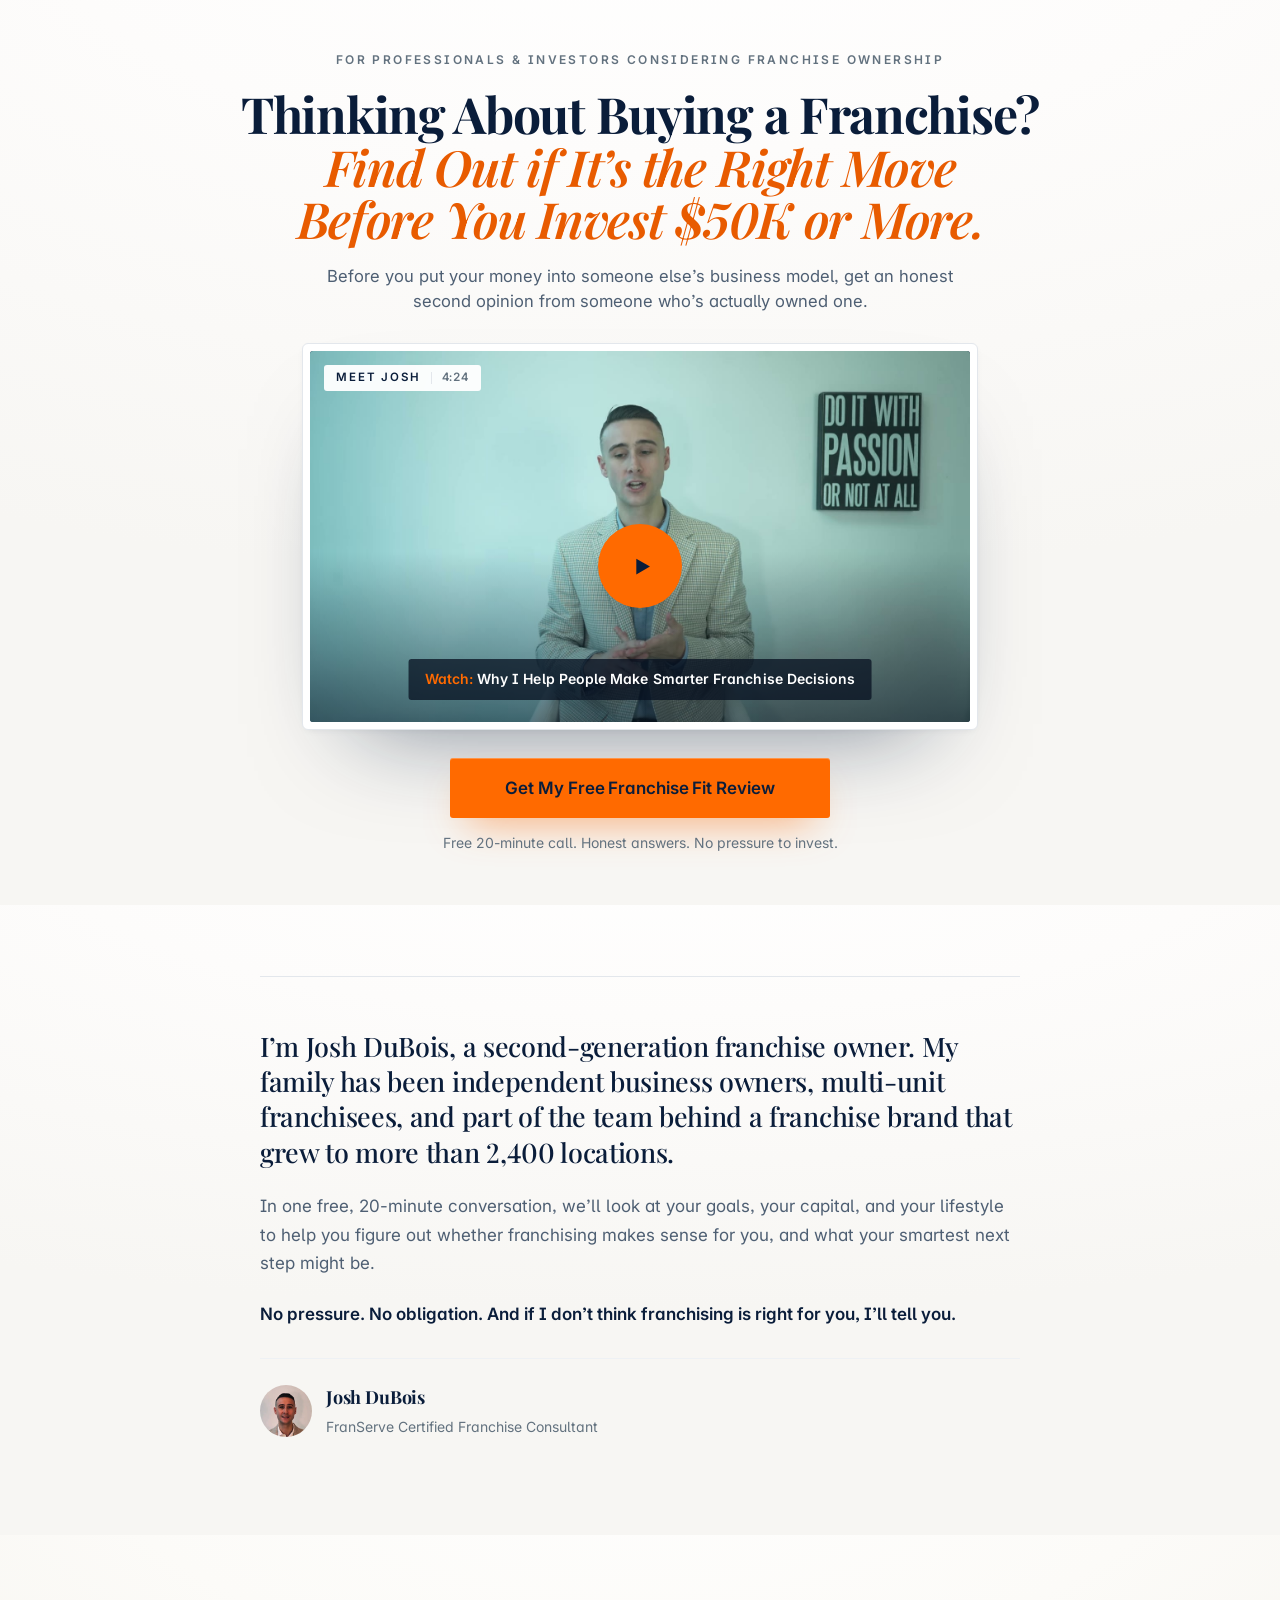
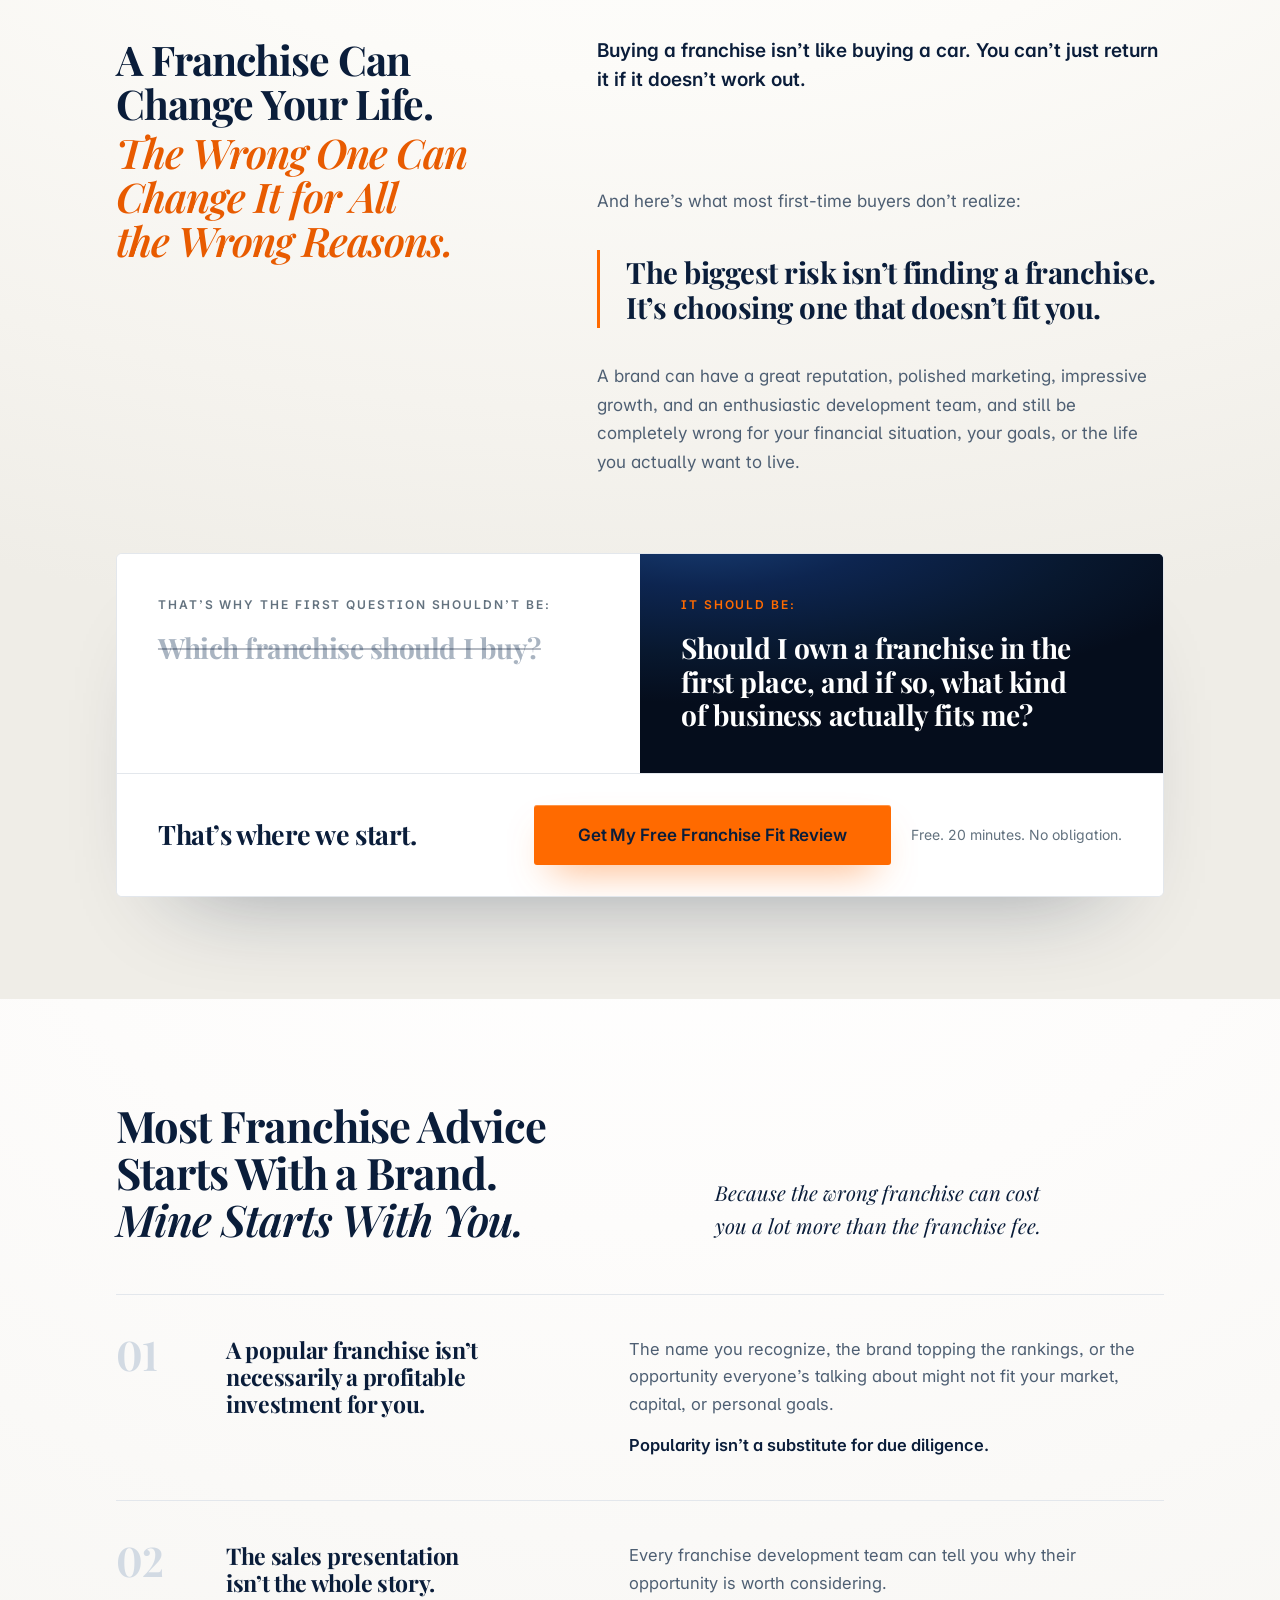
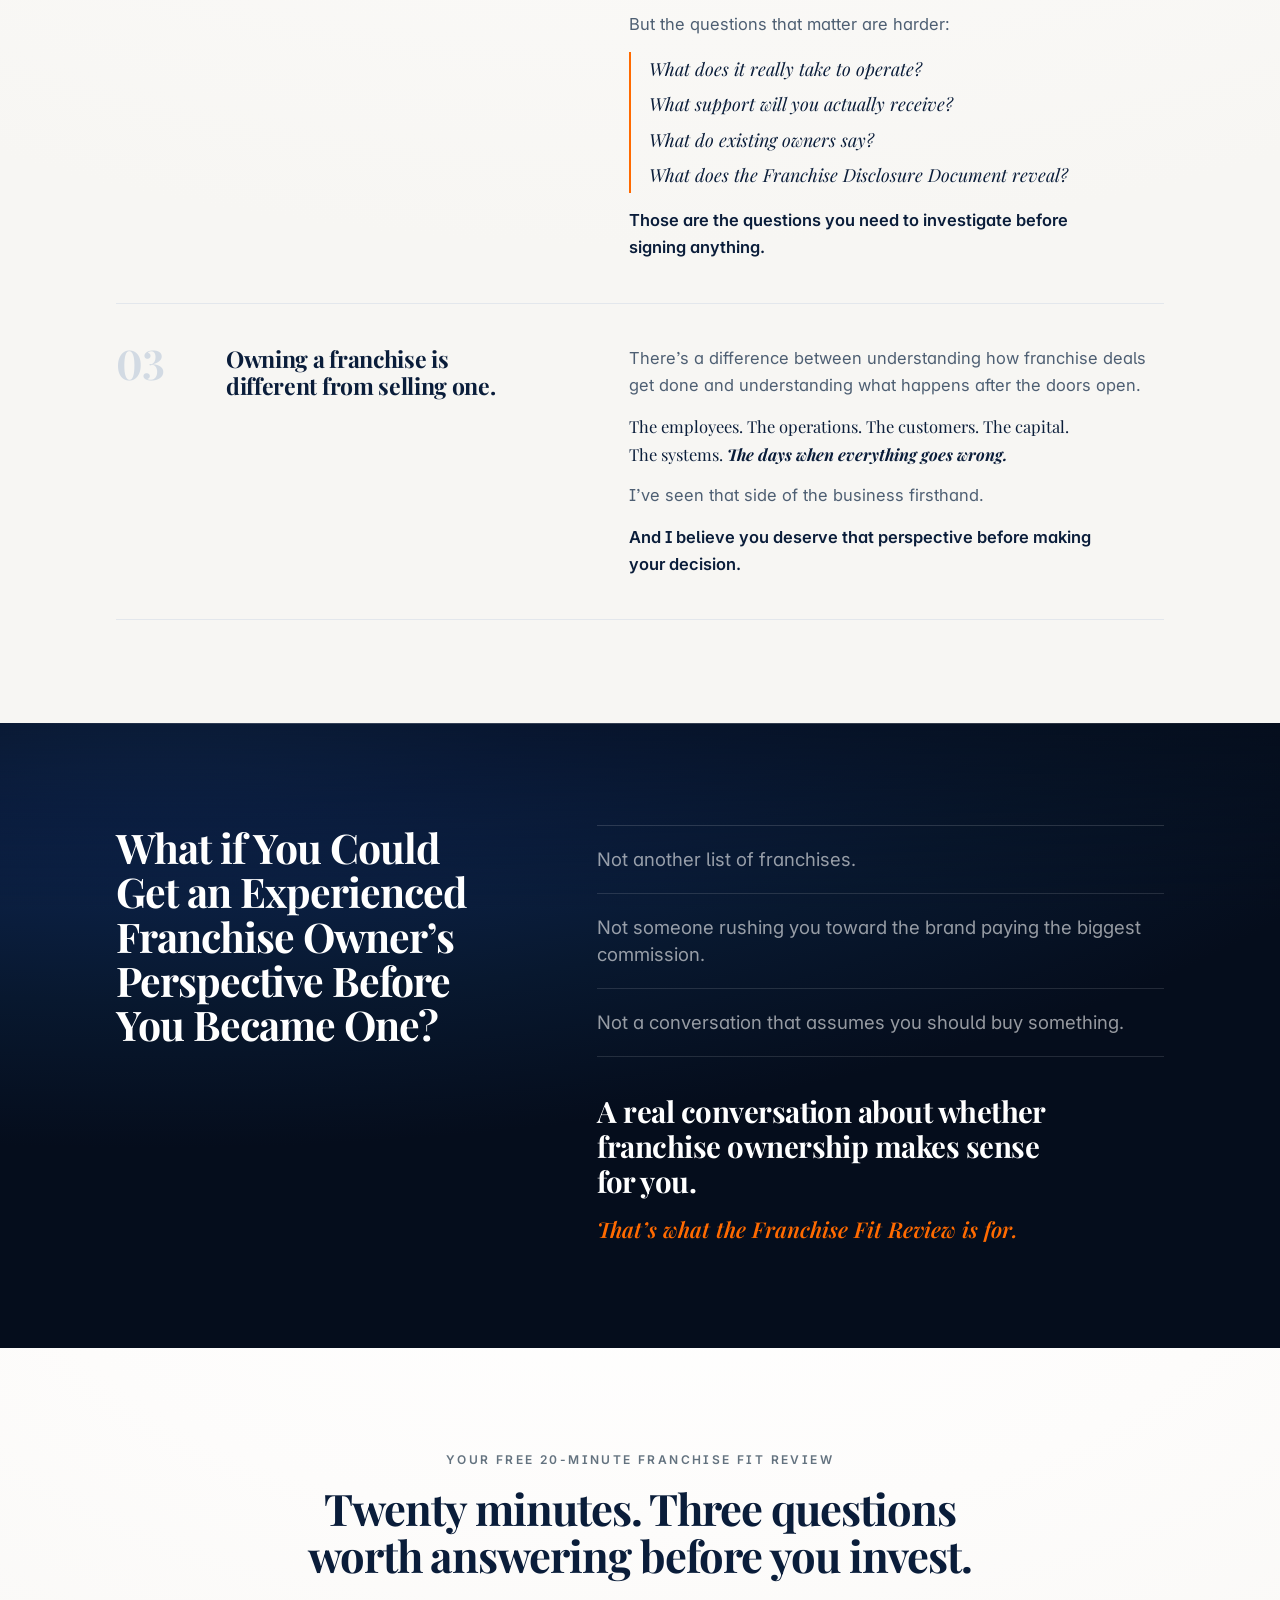
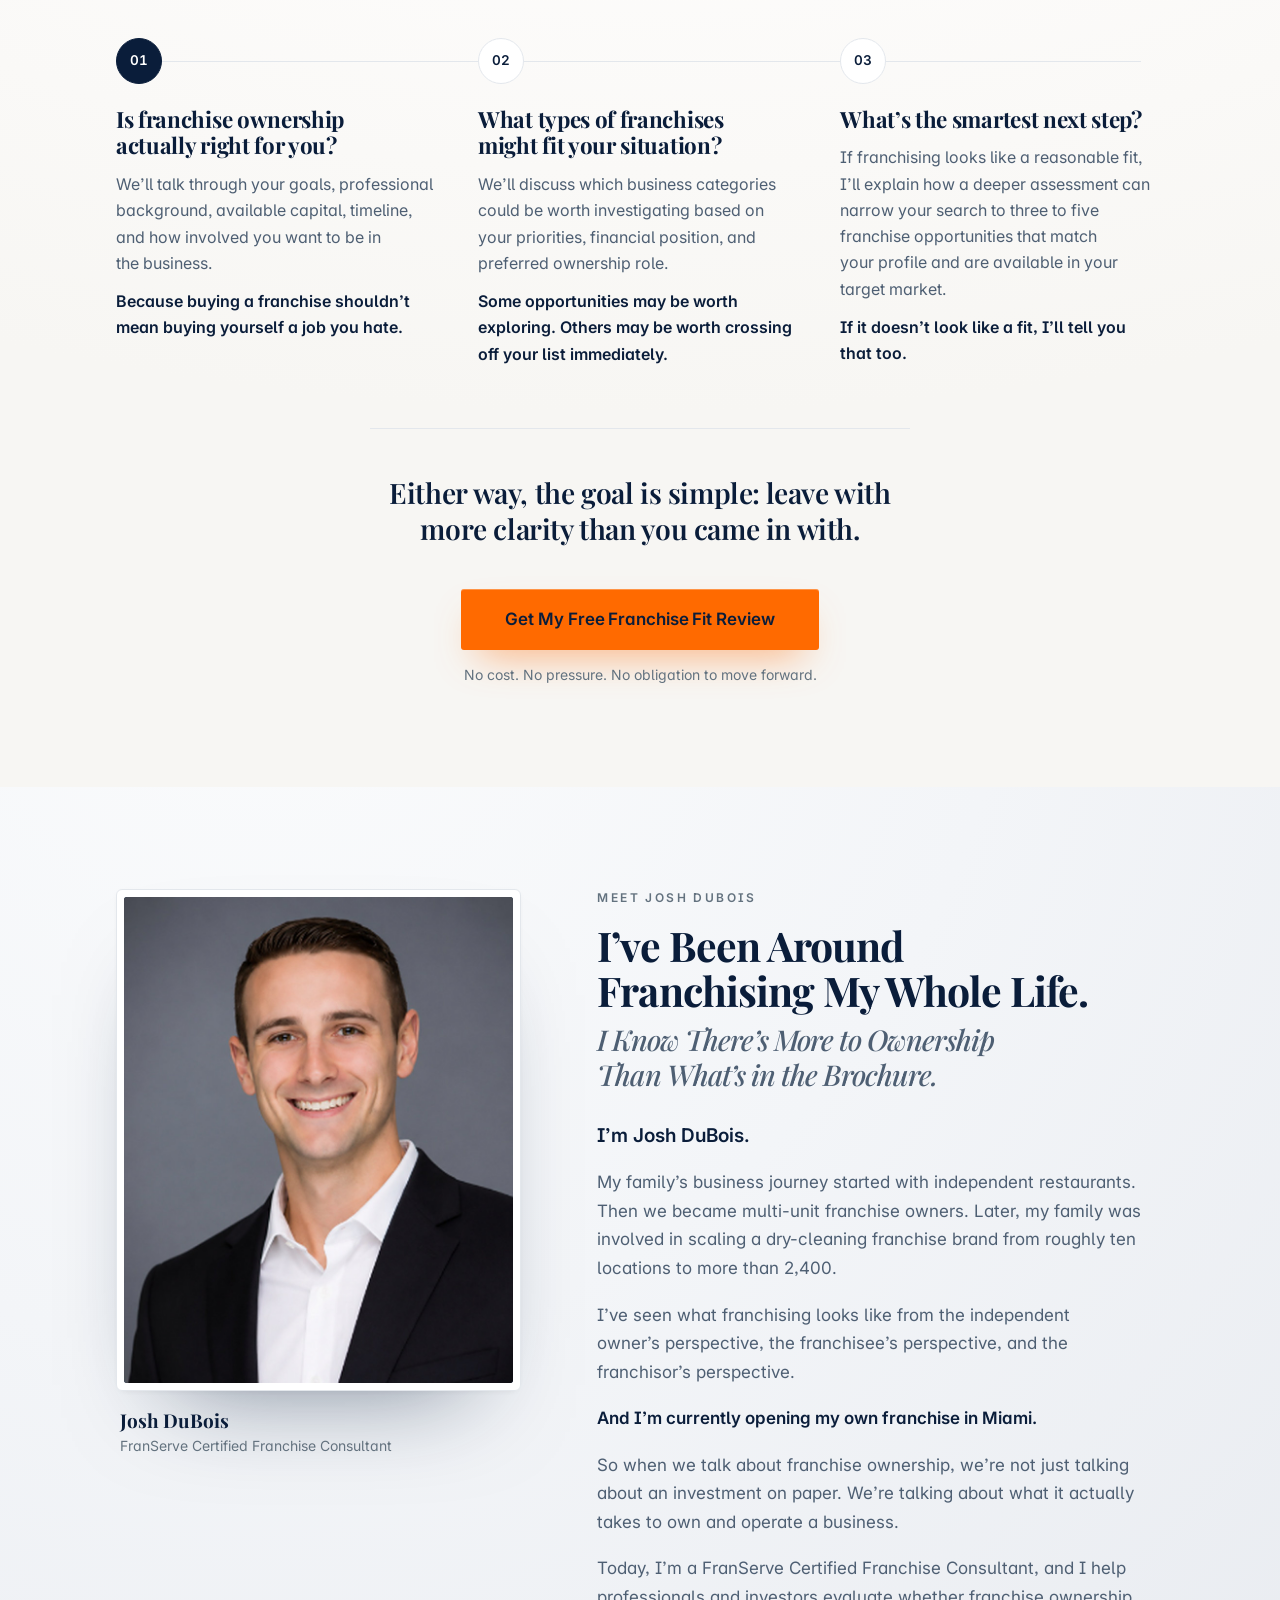
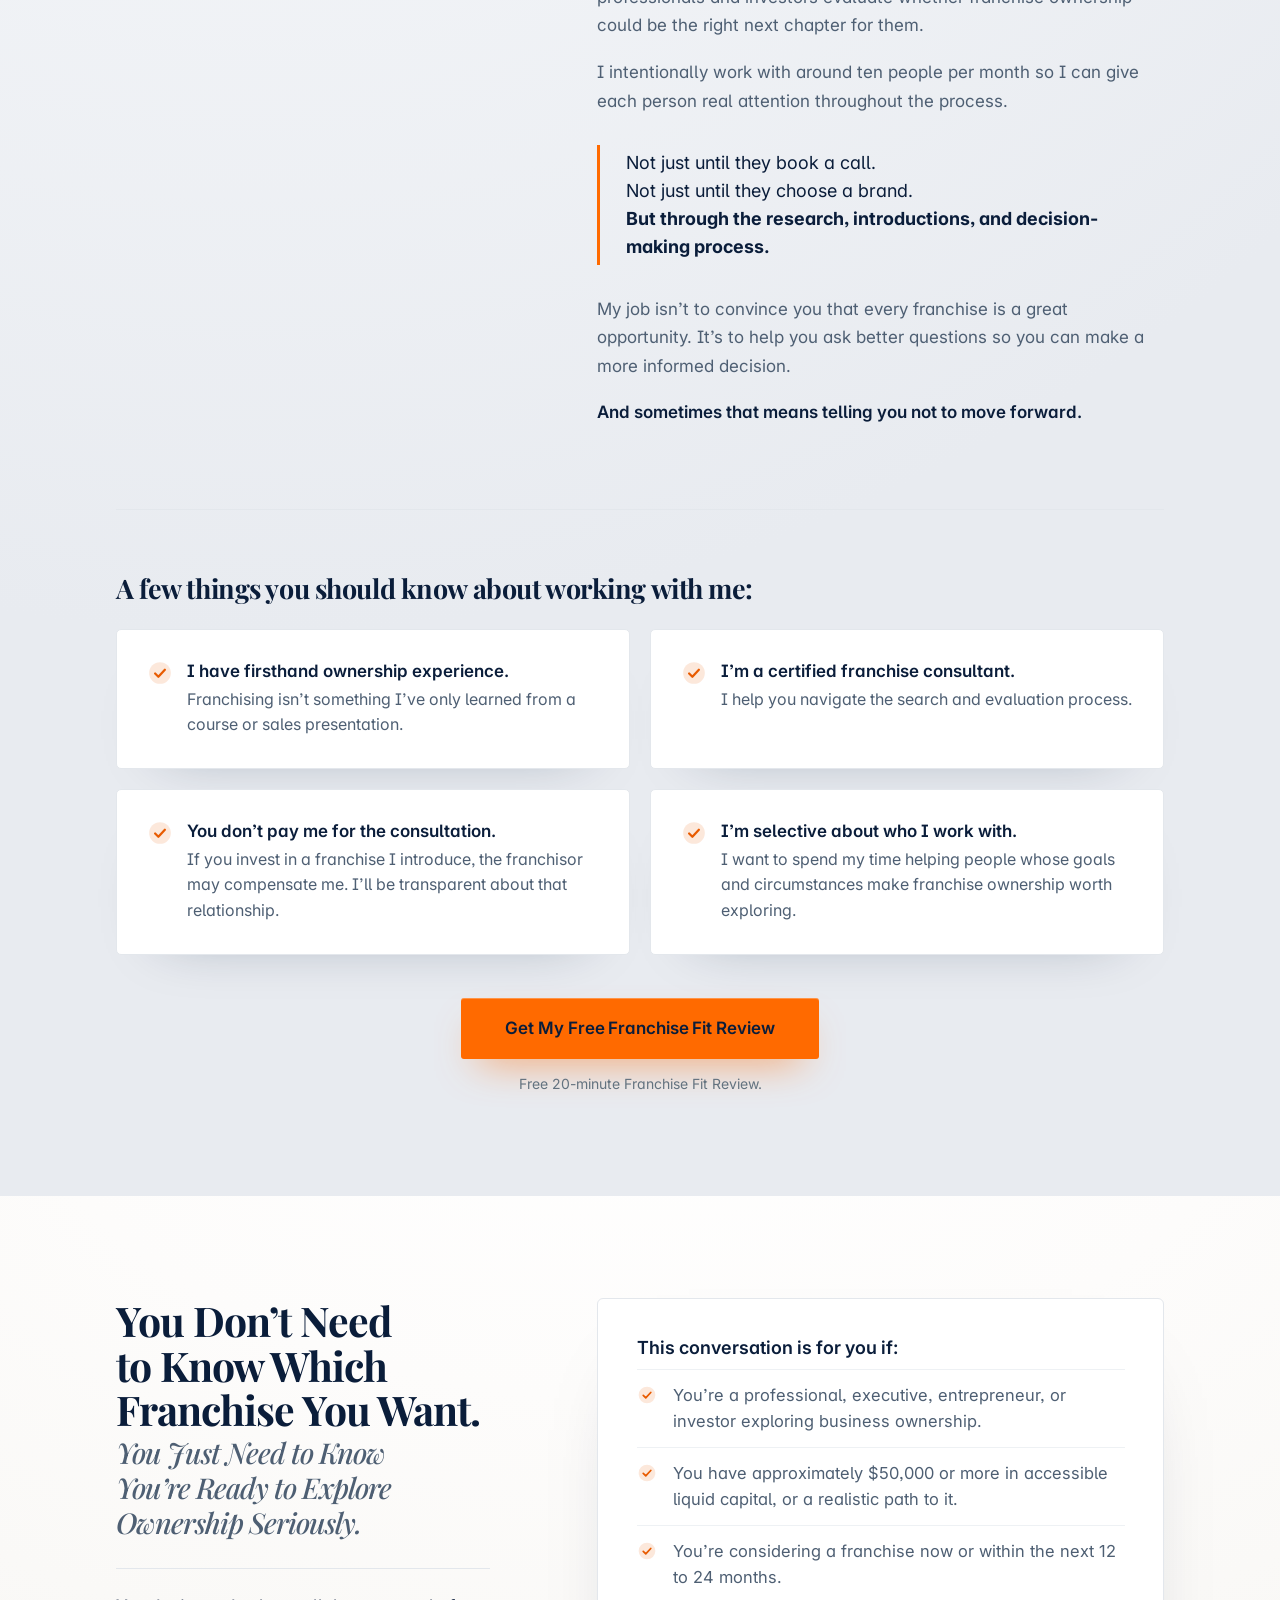
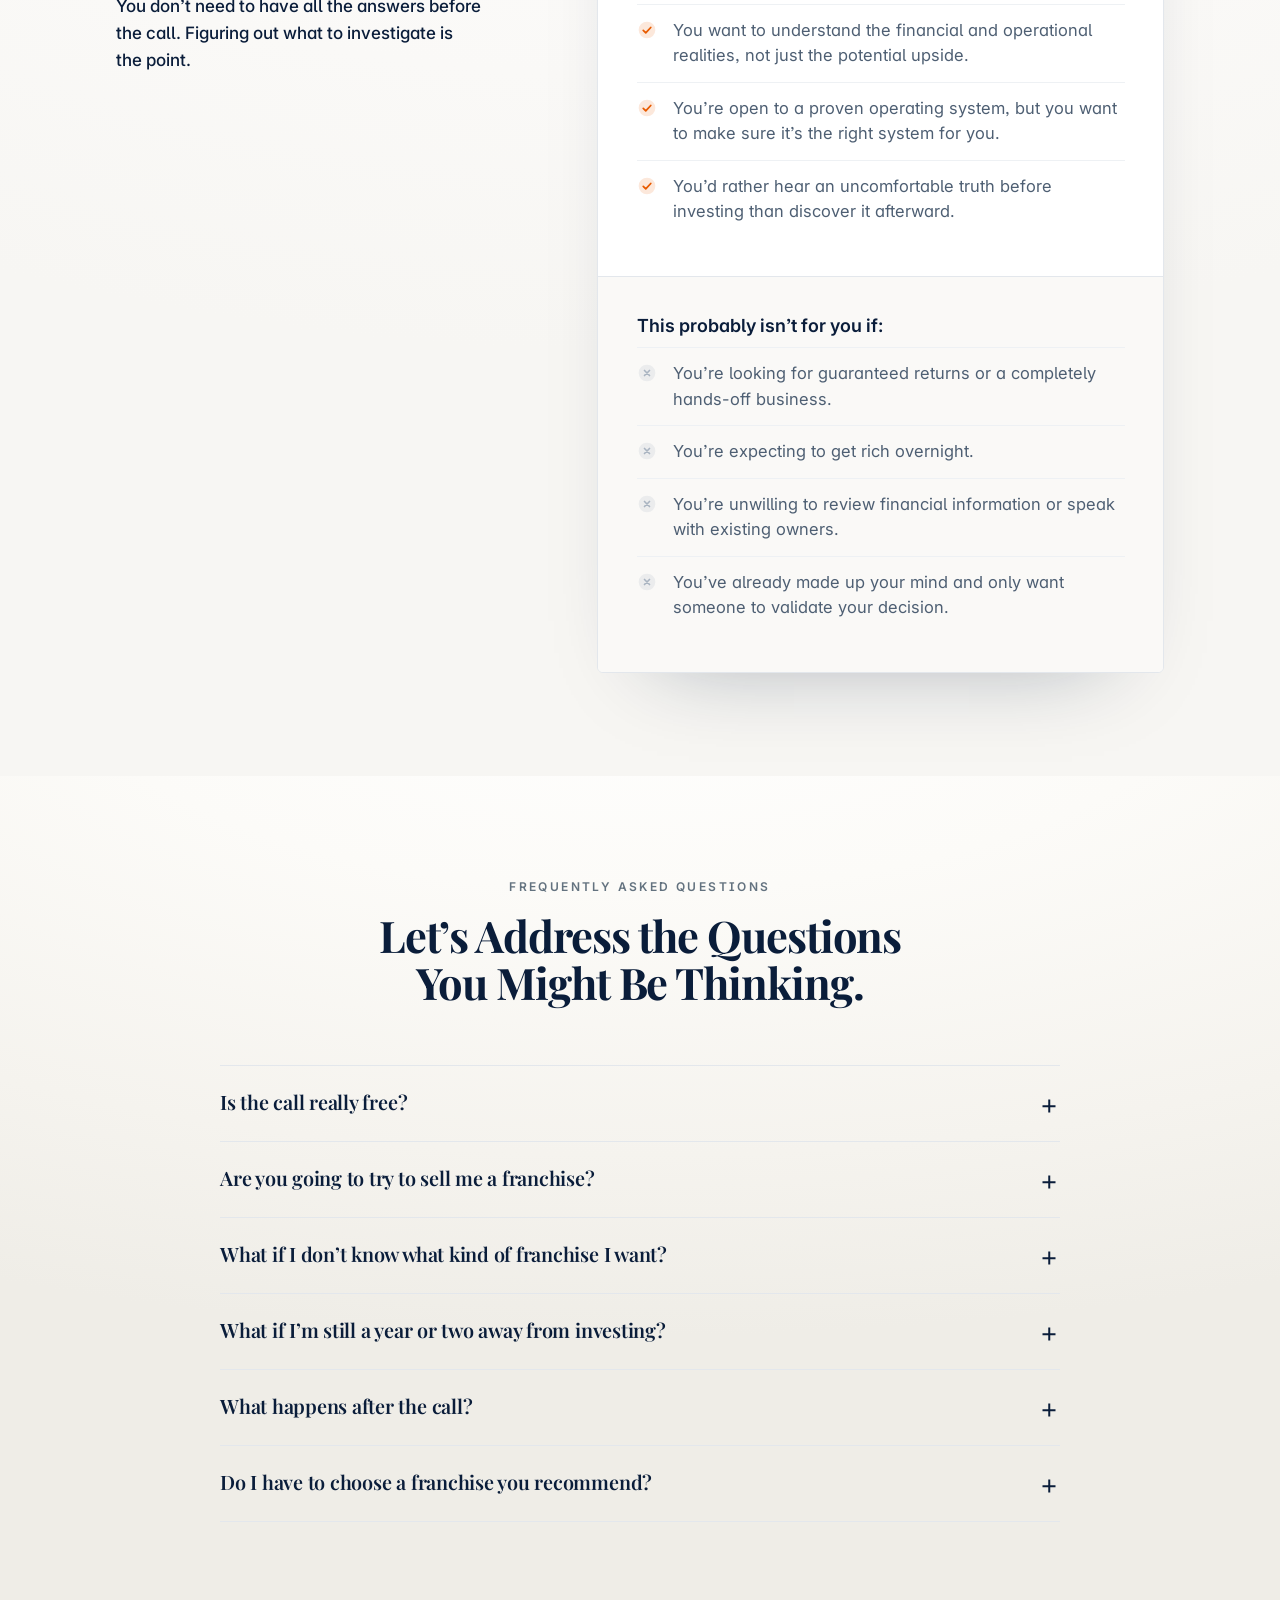
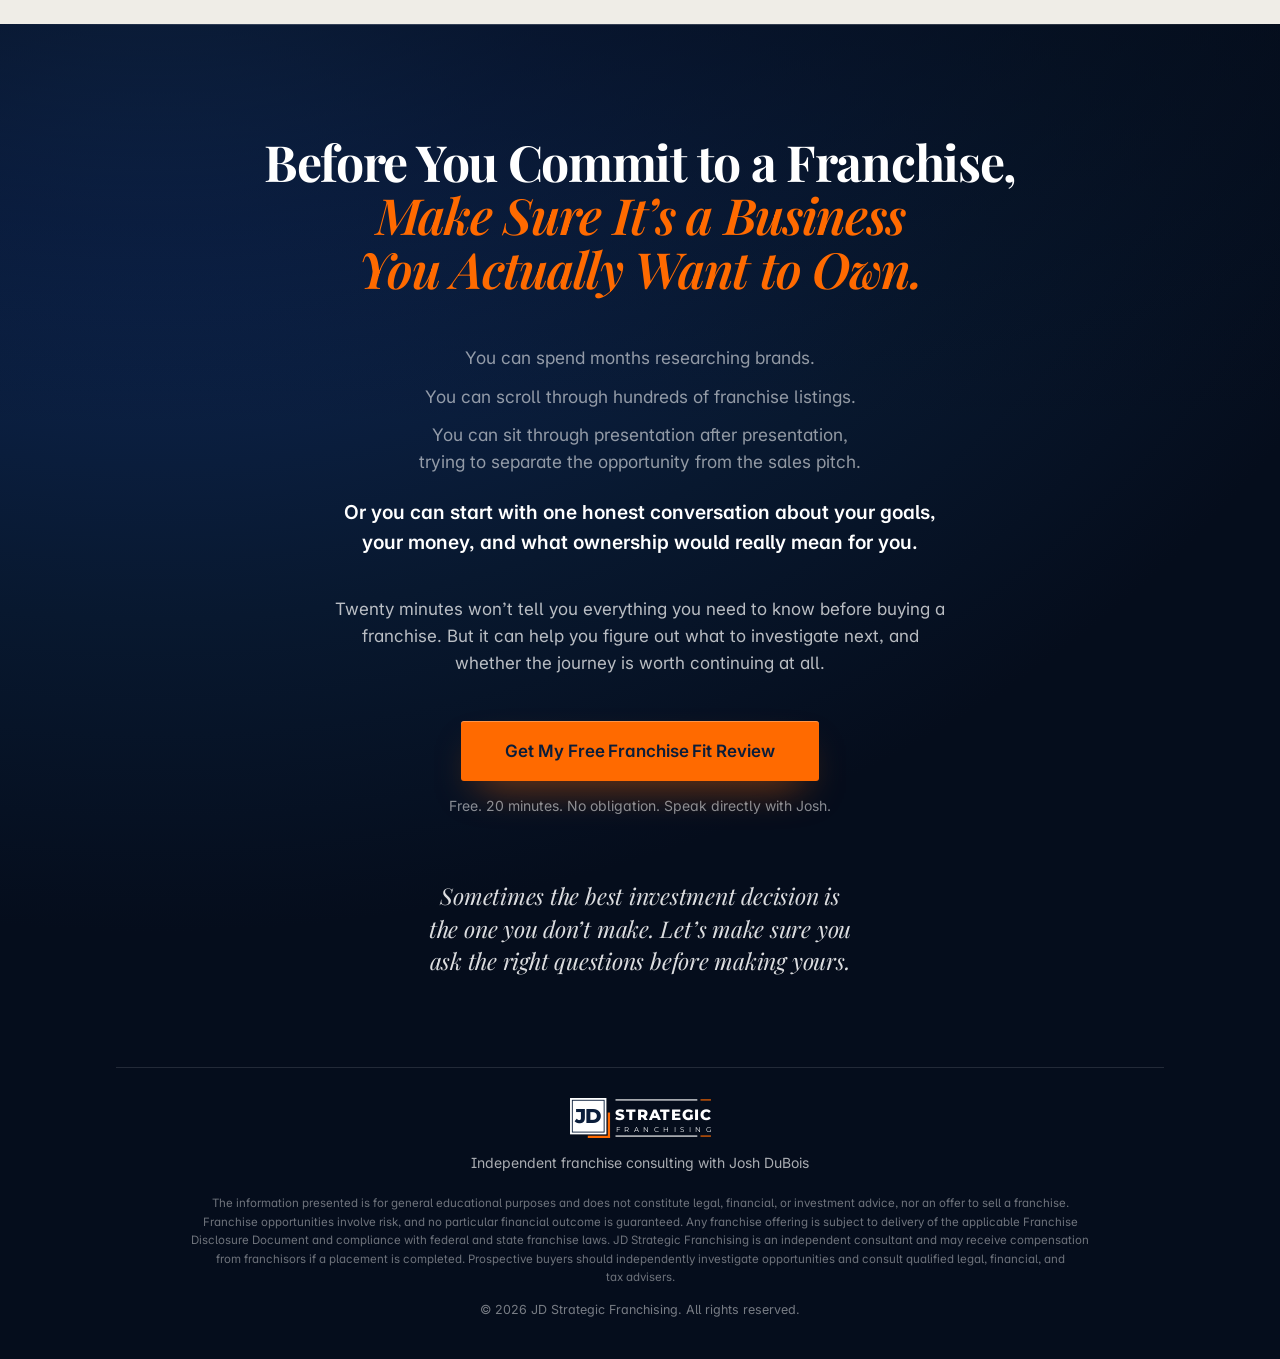
==== commit b89a657b: "Opt-in: rebuild the stakes, turn, Josh, who-it's-for and close sections on one grid Co-Authored-By: " ====
--- a/index.html
+++ b/index.html
@@ -92,7 +92,7 @@
 <section class="note paper" aria-label="A note from Josh">
   <div class="wrap">
     <div class="col">
-      <p class="lead" data-r>I&rsquo;m Josh DuBois, a second-generation franchise owner. My family has been independent business owners, multi-unit franchisees, and part of the team behind a franchise brand that grew to more than 2,400 locations.</p>
+      <p class="lead" data-r>I&rsquo;m Josh DuBois, a second-generation franchise owner. My family has been independent business owners, <span class="nw">multi-unit</span> franchisees, and part of the team behind a franchise brand that grew to more than 2,400 locations.</p>
       <div class="prose" data-r style="--d:1">
         <p>In one free, 20-minute conversation, we&rsquo;ll look at your goals, your capital, and your lifestyle to help you figure out whether franchising makes sense for you, and what your smartest next step might be.</p>
       </div>
@@ -102,27 +102,28 @@
   </div>
 </section>
 
-<!-- 03 the stakes -->
-<section class="sec cream stakes" aria-labelledby="h-stakes">
-  <div class="wrap">
-    <h2 id="h-stakes" class="center" data-r>A Franchise Can Change Your Life. <span class="it br">The Wrong One Can Change It for All the Wrong Reasons.</span></h2>
-    <div class="col">
-      <p class="car" data-r>Buying a franchise isn&rsquo;t like buying a car. <span>You can&rsquo;t just return it if it doesn&rsquo;t work out.</span></p>
-      <div class="prose" data-r style="--d:1"><p>You&rsquo;re committing real capital, years of your time, and potentially a significant portion of your financial future.</p></div>
-    </div>
-    <div class="pull" data-r>
-      <p class="k">And here&rsquo;s what most first-time buyers don&rsquo;t realize:</p>
-      <blockquote>The biggest risk isn&rsquo;t finding a franchise. It&rsquo;s choosing one that doesn&rsquo;t fit you.</blockquote>
-    </div>
-    <div class="col prose" data-r><p>A brand can have a great reputation, polished marketing, impressive growth, and an enthusiastic development team, and still be completely wrong for your financial situation, your goals, or the life you actually want to live.</p></div>
-    <div class="swap" data-r>
-      <div class="q-old"><p class="k">That&rsquo;s why the first question shouldn&rsquo;t be:</p><p class="q">Which franchise should I buy?</p></div>
-      <div class="q-new"><p class="k">It should be:</p><p class="q">Should I own a franchise in the first place, and if so, what kind of business actually fits me?</p></div>
-    </div>
-    <p class="start" data-r>That&rsquo;s where we start.</p>
-    <div class="act" data-r>
-      <a class="btn" href="book.html">Get My Free Franchise Fit Review</a>
-      <p class="risk">Free. 20 minutes. No obligation.</p>
+<!-- 03 the stakes: one grid, headline left, story right, then the question panel -->
+<section class="sec cream" aria-labelledby="h-stakes">
+  <div class="wrap">
+    <div class="split">
+      <div class="split-l">
+        <h2 class="h2" id="h-stakes" data-r>A Franchise Can Change Your Life. <span class="it br">The Wrong One Can Change It for All the Wrong Reasons.</span></h2>
+      </div>
+      <div class="split-r prose">
+        <p class="first" data-r>Buying a franchise isn&rsquo;t like buying a car. You can&rsquo;t just return it if it doesn&rsquo;t work out.</p>
+        <p data-r>You&rsquo;re committing real capital, years of your time, and potentially a significant portion of your financial future.</p>
+        <p data-r>And here&rsquo;s what most first-time buyers don&rsquo;t realize:</p>
+        <blockquote class="pq" data-r>The biggest risk isn&rsquo;t finding a franchise. It&rsquo;s choosing one that doesn&rsquo;t fit you.</blockquote>
+        <p data-r>A brand can have a great reputation, polished marketing, impressive growth, and an enthusiastic development team, and still be completely wrong for your financial situation, your goals, or the life you actually want to live.</p>
+      </div>
+    </div>
+    <div class="ask" data-r>
+      <div class="ask-old"><p class="k">That&rsquo;s why the first question shouldn&rsquo;t be:</p><p class="q">Which franchise should I buy?</p></div>
+      <div class="ask-new"><p class="k">It should be:</p><p class="q">Should I own a franchise in the first place, and if so, what kind of business actually fits me?</p></div>
+      <div class="ask-foot">
+        <p class="start">That&rsquo;s where we start.</p>
+        <div class="ask-act"><a class="btn" href="book.html">Get My Free Franchise Fit Review</a><p class="risk">Free. 20 minutes. No obligation.</p></div>
+      </div>
     </div>
   </div>
 </section>
@@ -167,16 +168,23 @@
   </div>
 </section>
 
-<!-- 05 the turn -->
-<section class="sec dark turn center" aria-labelledby="h-turn">
-  <div class="wrap">
-    <h2 id="h-turn" data-r>What if You Could Get an Experienced Franchise Owner&rsquo;s Perspective Before You Became One?</h2>
-    <ul class="nots" data-r style="--d:1">
-      <li><svg aria-hidden="true"><use href="#i-x"/></svg><span>Not another list of franchises.</span></li>
-      <li><svg aria-hidden="true"><use href="#i-x"/></svg><span>Not someone rushing you toward the brand paying the biggest commission.</span></li>
-      <li><svg aria-hidden="true"><use href="#i-x"/></svg><span>Not a conversation that assumes you should buy something.</span></li>
-    </ul>
-    <p class="real" data-r style="--d:2">A real conversation about whether franchise ownership makes sense for you. <span class="it">That&rsquo;s what the Franchise Fit Review is for.</span></p>
+<!-- 05 the turn: same grid, on navy -->
+<section class="sec dark" aria-labelledby="h-turn">
+  <div class="wrap">
+    <div class="split">
+      <div class="split-l">
+        <h2 class="h2" id="h-turn" data-r>What if You Could Get an Experienced Franchise Owner&rsquo;s Perspective Before You Became One?</h2>
+      </div>
+      <div class="split-r">
+        <ul class="nots" data-r>
+          <li>Not another list of franchises.</li>
+          <li>Not someone rushing you toward the brand paying the biggest commission.</li>
+          <li>Not a conversation that assumes you should buy something.</li>
+        </ul>
+        <p class="real" data-r>A real conversation about whether franchise ownership makes sense for you.</p>
+        <p class="real-for it" data-r>That&rsquo;s what the Franchise Fit Review is for.</p>
+      </div>
+    </div>
   </div>
 </section>
 
@@ -206,20 +214,14 @@
     <div class="host">
       <figure class="host-fig" data-r>
         <div class="bezel"><span class="core"><img src="assets/josh/hero-portrait@800.jpg" srcset="assets/josh/hero-portrait@800.jpg 800w, assets/josh/hero-portrait.jpg 1276w" sizes="(max-width:980px) 380px, 420px" width="800" height="1000" alt="Josh DuBois, franchise owner and FranServe Certified Franchise Consultant" loading="lazy" decoding="async"></span></div>
-        <figcaption><b>Josh DuBois</b><span>Opening my own franchise in Miami</span></figcaption>
+        <figcaption><b>Josh DuBois</b><span>FranServe Certified Franchise Consultant</span></figcaption>
       </figure>
-      <div>
+      <div class="host-copy">
         <p class="eyebrow" data-r>Meet Josh DuBois</p>
-        <h2 id="h-josh" data-r style="--d:1">I&rsquo;ve Been Around Franchising My Whole Life. <span class="br">I Know There&rsquo;s More to Ownership Than What&rsquo;s in the Brochure.</span></h2>
-        <div class="prose">
-          <p class="lead" data-r>I&rsquo;m Josh DuBois.</p>
-        </div>
-        <ol class="path" data-r>
-          <li><p class="k">01</p><b>Independent restaurants</b><span>My family&rsquo;s business journey started with independent restaurants.</span></li>
-          <li><p class="k">02</p><b>Multi-unit franchisees</b><span>Then we became multi-unit franchise owners.</span></li>
-          <li><p class="k">03</p><b>10 to 2,400+ locations</b><span>Later, my family was involved in scaling a dry-cleaning franchise brand from roughly ten locations to more than 2,400.</span></li>
-        </ol>
+        <h2 id="h-josh" data-r>I&rsquo;ve Been Around Franchising My Whole Life. <span class="br">I Know There&rsquo;s More to Ownership Than What&rsquo;s in the Brochure.</span></h2>
         <div class="prose" data-r>
+          <p class="first">I&rsquo;m Josh DuBois.</p>
+          <p>My family&rsquo;s business journey started with independent restaurants. Then we became <span class="nw">multi-unit</span> franchise owners. Later, my family was involved in scaling a dry-cleaning franchise brand from roughly ten locations to more than 2,400.</p>
           <p>I&rsquo;ve seen what franchising looks like from the independent owner&rsquo;s perspective, the franchisee&rsquo;s perspective, and the franchisor&rsquo;s perspective.</p>
           <p><strong>And I&rsquo;m currently opening my own franchise in Miami.</strong></p>
           <p>So when we talk about franchise ownership, we&rsquo;re not just talking about an investment on paper. We&rsquo;re talking about what it actually takes to own and operate a business.</p>
@@ -234,7 +236,7 @@
       </div>
     </div>
     <div class="know">
-      <p data-r>A few things you should know about working with me:</p>
+      <h3 class="know-h" data-r>A few things you should know about working with me:</h3>
       <ul>
         <li data-r><svg aria-hidden="true"><use href="#i-check"/></svg><div><b>I have firsthand ownership experience.</b>Franchising isn&rsquo;t something I&rsquo;ve only learned from a course or sales presentation.</div></li>
         <li data-r style="--d:1"><svg aria-hidden="true"><use href="#i-check"/></svg><div><b>I&rsquo;m a certified franchise consultant.</b>I help you navigate the search and evaluation process.</div></li>
@@ -249,35 +251,39 @@
   </div>
 </section>
 
-<!-- 08 who it is for -->
+<!-- 08 who it is for: same grid, headline left, both lists in one panel -->
 <section class="sec paper" aria-labelledby="h-fit">
   <div class="wrap">
-    <div class="fit-head center">
-      <h2 id="h-fit" data-r>You Don&rsquo;t Need to Know Which Franchise You Want. <span class="soft">You Just Need to Know You&rsquo;re Ready to Explore Ownership Seriously.</span></h2>
-    </div>
-    <div class="qual">
-      <div class="qcard yes" data-r>
-        <h3>This conversation is for you if:</h3>
-        <ul>
-          <li><svg aria-hidden="true"><use href="#i-check"/></svg><span>You&rsquo;re a professional, executive, entrepreneur, or investor exploring business ownership.</span></li>
-          <li><svg aria-hidden="true"><use href="#i-check"/></svg><span>You have approximately $50,000 or more in accessible liquid capital, or a realistic path to it.</span></li>
-          <li><svg aria-hidden="true"><use href="#i-check"/></svg><span>You&rsquo;re considering a franchise now or within the next 12 to 24 months.</span></li>
-          <li><svg aria-hidden="true"><use href="#i-check"/></svg><span>You want to understand the financial and operational realities, not just the potential upside.</span></li>
-          <li><svg aria-hidden="true"><use href="#i-check"/></svg><span>You&rsquo;re open to a proven operating system, but you want to make sure it&rsquo;s the right system for you.</span></li>
-          <li><svg aria-hidden="true"><use href="#i-check"/></svg><span>You&rsquo;d rather hear an uncomfortable truth before investing than discover it afterward.</span></li>
-        </ul>
-      </div>
-      <div class="qcard no" data-r style="--d:1">
-        <h3>This probably isn&rsquo;t for you if:</h3>
-        <ul>
-          <li><svg aria-hidden="true"><use href="#i-x"/></svg><span>You&rsquo;re looking for guaranteed returns or a completely hands-off business.</span></li>
-          <li><svg aria-hidden="true"><use href="#i-x"/></svg><span>You&rsquo;re expecting to get rich overnight.</span></li>
-          <li><svg aria-hidden="true"><use href="#i-x"/></svg><span>You&rsquo;re unwilling to review financial information or speak with existing owners.</span></li>
-          <li><svg aria-hidden="true"><use href="#i-x"/></svg><span>You&rsquo;ve already made up your mind and only want someone to validate your decision.</span></li>
-        </ul>
-      </div>
-    </div>
-    <p class="fit-foot" data-r>You don&rsquo;t need to have all the answers before the call. Figuring out what to investigate is the point.</p>
+    <div class="split">
+      <div class="split-l">
+        <h2 class="h2" id="h-fit" data-r>You Don&rsquo;t Need to Know Which Franchise You Want. <span class="br soft">You Just Need to Know You&rsquo;re Ready to Explore Ownership Seriously.</span></h2>
+        <p class="split-note" data-r>You don&rsquo;t need to have all the answers before the call. Figuring out what to investigate is the point.</p>
+      </div>
+      <div class="split-r">
+        <div class="lists" data-r>
+          <div class="grp yes">
+            <h3>This conversation is for you if:</h3>
+            <ul>
+              <li><svg aria-hidden="true"><use href="#i-check"/></svg><span>You&rsquo;re a professional, executive, entrepreneur, or investor exploring business ownership.</span></li>
+              <li><svg aria-hidden="true"><use href="#i-check"/></svg><span>You have approximately $50,000 or more in accessible liquid capital, or a realistic path to it.</span></li>
+              <li><svg aria-hidden="true"><use href="#i-check"/></svg><span>You&rsquo;re considering a franchise now or within the next 12 to 24 months.</span></li>
+              <li><svg aria-hidden="true"><use href="#i-check"/></svg><span>You want to understand the financial and operational realities, not just the potential upside.</span></li>
+              <li><svg aria-hidden="true"><use href="#i-check"/></svg><span>You&rsquo;re open to a proven operating system, but you want to make sure it&rsquo;s the right system for you.</span></li>
+              <li><svg aria-hidden="true"><use href="#i-check"/></svg><span>You&rsquo;d rather hear an uncomfortable truth before investing than discover it afterward.</span></li>
+            </ul>
+          </div>
+          <div class="grp no">
+            <h3>This probably isn&rsquo;t for you if:</h3>
+            <ul>
+              <li><svg aria-hidden="true"><use href="#i-x"/></svg><span>You&rsquo;re looking for guaranteed returns or a completely hands-off business.</span></li>
+              <li><svg aria-hidden="true"><use href="#i-x"/></svg><span>You&rsquo;re expecting to get rich overnight.</span></li>
+              <li><svg aria-hidden="true"><use href="#i-x"/></svg><span>You&rsquo;re unwilling to review financial information or speak with existing owners.</span></li>
+              <li><svg aria-hidden="true"><use href="#i-x"/></svg><span>You&rsquo;ve already made up your mind and only want someone to validate your decision.</span></li>
+            </ul>
+          </div>
+        </div>
+      </div>
+    </div>
   </div>
 </section>
 
@@ -303,18 +309,18 @@
 <section class="dark close" id="close" aria-labelledby="h-close">
   <div class="wrap">
     <h2 id="h-close" data-r>Before You Commit to a Franchise, <span class="it br">Make Sure It&rsquo;s a Business You Actually Want to Own.</span></h2>
-    <ul class="or" data-r style="--d:1">
-      <li>You can spend months researching brands.</li>
-      <li>You can scroll through hundreds of franchise listings.</li>
-      <li>You can sit through presentation after presentation, trying to separate the opportunity from the sales pitch.</li>
-      <li class="yes">Or you can start with one honest conversation about your goals, your money, and what ownership would really mean for you.</li>
-    </ul>
+    <div class="or" data-r style="--d:1">
+      <p>You can spend months researching brands.</p>
+      <p>You can scroll through hundreds of franchise listings.</p>
+      <p>You can sit through presentation after presentation, trying to separate the opportunity from the sales pitch.</p>
+      <p class="yes">Or you can start with one honest conversation about your goals, your money, and what ownership would really mean for you.</p>
+    </div>
     <p class="lede" data-r>Twenty minutes won&rsquo;t tell you everything you need to know before buying a franchise. But it can help you figure out what to investigate next, and whether the journey is worth continuing at all.</p>
     <div class="act" data-r>
       <a class="btn" href="book.html">Get My Free Franchise Fit Review</a>
       <p class="risk">Free. 20 minutes. No obligation. Speak directly with Josh.</p>
     </div>
-    <p class="coda" data-r>Sometimes the best investment decision is the one you don&rsquo;t make. <span>Let&rsquo;s make sure you ask the right questions before making yours.</span></p>
+    <p class="coda" data-r>Sometimes the best investment decision is the one you don&rsquo;t make. Let&rsquo;s make sure you ask the right questions before making yours.</p>
     <footer class="foot">
       <svg class="logo" role="img" aria-label="JD Strategic Franchising"><use href="#jd-mark"/></svg>
       <p class="tag">Independent franchise consulting with Josh DuBois</p>
--- a/assets/optin.css
+++ b/assets/optin.css
@@ -126,27 +126,32 @@
 .sign span{font-size:14px;color:var(--muted)}
 .straight{margin-top:24px;font-size:clamp(17px,1.3vw,19px);font-weight:600;color:var(--ink);line-height:1.5}
 
-/* ================= 03 the stakes ================= */
-.stakes h2{font-size:clamp(32px,3.9vw,56px);letter-spacing:-.026em;max-width:1000px;margin:0 auto}
-.stakes .col{margin-top:clamp(44px,4.6vw,64px)}
-.car{font-family:var(--fd);font-size:clamp(24px,2.3vw,32px);font-weight:600;color:var(--ink);line-height:1.25;letter-spacing:-.014em}
-.car span{display:block;font-weight:500;font-style:italic;color:var(--body)}
-.stakes .prose{margin-top:20px}
-.pull{margin:clamp(44px,4.6vw,64px) auto;max-width:900px;text-align:center}
-.pull .k{font-size:15px;color:var(--muted);margin-bottom:16px}
-.pull blockquote{margin:0;font-family:var(--fd);font-size:clamp(28px,3.1vw,44px);font-weight:700;color:var(--ink);line-height:1.12;letter-spacing:-.022em;text-wrap:balance}
-.pull blockquote::before{content:"";display:block;width:44px;height:2px;background:var(--accent);margin:0 auto 22px}
-.swap{display:grid;grid-template-columns:minmax(0,1fr) minmax(0,1.35fr);gap:clamp(14px,1.6vw,20px);max-width:1000px;margin:clamp(40px,4.4vw,60px) auto 0;align-items:stretch}
-.swap>div{border-radius:5px;padding:clamp(24px,2.6vw,36px)}
-.swap .k{font-size:12px;font-weight:600;letter-spacing:.16em;text-transform:uppercase;margin-bottom:14px}
-.swap p.q{font-family:var(--fd);font-size:clamp(22px,2vw,28px);font-weight:600;line-height:1.24;letter-spacing:-.012em}
-.q-old{background:#fff;border:1px solid var(--hairline)}
-.q-old .k{color:var(--muted)}
-.q-old p.q{color:var(--faint);text-decoration:line-through;text-decoration-thickness:2px;text-decoration-color:rgba(10,29,58,.35)}
-.q-new{background-color:var(--ink);background-image:var(--lit-navy);box-shadow:0 40px 80px -46px rgba(10,29,58,.7)}
-.q-new .k{color:var(--accent)}
-.q-new p.q{color:#fff}
-.start{text-align:center;margin-top:clamp(28px,3vw,40px);font-family:var(--fd);font-size:clamp(22px,2vw,28px);font-weight:700;color:var(--ink);letter-spacing:-.014em}
+/* ================= shared: the split grid (headline left, copy right) ================= */
+.split{display:grid;grid-template-columns:minmax(0,5fr) minmax(0,7fr);gap:clamp(36px,6vw,104px);align-items:start}
+.split-l{position:sticky;top:48px}
+.split-l .h2{font-size:clamp(30px,3.2vw,46px);line-height:1.08;letter-spacing:-.024em}
+.split-l .h2 .br{margin-top:4px}
+.split-l .soft{font-size:.7em;font-style:italic;font-weight:500;color:var(--body);margin-top:12px;line-height:1.22}
+.split-note{margin-top:28px;padding-top:24px;border-top:1px solid var(--hairline);font-size:17px;line-height:1.6;color:var(--ink);font-weight:500;max-width:34ch}
+.split-r.prose p{max-width:60ch}
+.prose p.first{font-size:clamp(19px,1.45vw,21.5px);line-height:1.5;color:var(--ink);font-weight:600}
+.pq{margin:34px 0;padding:4px 0 4px 26px;border-left:3px solid var(--accent);font-family:var(--fd);font-size:clamp(25px,2.3vw,33px);font-weight:700;line-height:1.2;letter-spacing:-.018em;color:var(--ink);text-wrap:balance}
+
+/* ================= 03 the question panel: one object, two halves, one footer ================= */
+.ask{display:grid;grid-template-columns:repeat(2,minmax(0,1fr));margin-top:clamp(56px,6vw,88px);border:1px solid var(--hairline);border-radius:6px;overflow:hidden;background:#fff;box-shadow:0 50px 100px -64px rgba(10,29,58,.45)}
+.ask .k{font-size:12px;font-weight:600;letter-spacing:.16em;text-transform:uppercase;margin-bottom:16px}
+.ask .q{font-family:var(--fd);font-size:clamp(23px,2.2vw,31px);font-weight:700;line-height:1.2;letter-spacing:-.016em;text-wrap:balance}
+.ask-old,.ask-new{padding:clamp(28px,3.2vw,48px)}
+.ask-old{background:#fff}
+.ask-old .k{color:var(--muted)}
+.ask-old .q{white-space:nowrap;color:var(--faint);text-decoration:line-through;text-decoration-thickness:2px;text-decoration-color:rgba(10,29,58,.3)}
+.ask-new{background-color:var(--ink);background-image:var(--lit-navy)}
+.ask-new .k{color:var(--accent)}
+.ask-new .q{color:#fff}
+.ask-foot{grid-column:1 / -1;display:flex;align-items:center;justify-content:space-between;gap:20px 32px;flex-wrap:wrap;padding:clamp(22px,2.4vw,32px) clamp(28px,3.2vw,48px);border-top:1px solid var(--hairline);background:#fff}
+.start{font-family:var(--fd);font-size:clamp(23px,2.1vw,30px);font-weight:700;color:var(--ink);letter-spacing:-.016em}
+.ask-act{display:flex;align-items:center;gap:12px 20px;flex-wrap:wrap}
+.ask-act .risk{margin:0}
 
 /* ================= 04 why most advice fails ================= */
 .why-head{display:grid;grid-template-columns:minmax(0,1.1fr) minmax(0,.9fr);gap:clamp(24px,4vw,64px);align-items:end;margin-bottom:clamp(36px,4vw,56px)}
@@ -167,13 +172,11 @@
 .cast span{white-space:nowrap}
 .cast em{font-style:italic;color:var(--ink);font-weight:700}
 
-/* ================= 05 the turn ================= */
-.turn h2{font-size:clamp(31px,3.6vw,52px);max-width:22ch;margin:0 auto;letter-spacing:-.024em}
-.nots{max-width:720px;margin:clamp(40px,4.2vw,56px) auto 0;border-top:1px solid rgba(255,255,255,.14)}
-.nots li{padding:18px 0;border-bottom:1px solid rgba(255,255,255,.1);font-size:clamp(17px,1.4vw,20px);color:rgba(255,255,255,.5);display:grid;grid-template-columns:28px minmax(0,1fr);gap:14px;align-items:center;text-align:left}
-.nots svg{width:20px;height:20px;color:rgba(255,255,255,.35)}
-.real{margin:clamp(36px,3.6vw,48px) auto 0;max-width:24ch;font-family:var(--fd);font-size:clamp(26px,2.6vw,38px);font-weight:700;color:#fff;line-height:1.15;letter-spacing:-.02em}
-.real .it{display:block;margin-top:12px;font-size:.78em}
+/* ================= 05 the turn (navy, same split) ================= */
+.nots{border-top:1px solid rgba(255,255,255,.14)}
+.nots li{padding:20px 0;border-bottom:1px solid rgba(255,255,255,.12);font-size:clamp(18px,1.45vw,21px);line-height:1.45;color:rgba(255,255,255,.58)}
+.real{margin-top:36px;font-family:var(--fd);font-size:clamp(25px,2.3vw,33px);font-weight:700;color:#fff;line-height:1.2;letter-spacing:-.018em;max-width:26ch}
+.real-for{margin-top:12px;font-family:var(--fd);font-size:clamp(20px,1.7vw,24px)}
 
 /* ================= 06 the franchise fit review ================= */
 .sec-head{max-width:820px;margin:0 auto clamp(44px,4.6vw,64px)}
@@ -191,46 +194,35 @@
 .goal{text-align:center;margin:clamp(48px,4.8vw,68px) auto 0;max-width:30ch;font-family:var(--fd);font-size:clamp(23px,2.2vw,31px);font-weight:600;color:var(--ink);line-height:1.25;letter-spacing:-.014em;padding-top:clamp(36px,3.6vw,48px);border-top:1px solid var(--hairline)}
 
 /* ================= 07 meet josh ================= */
-.host{display:grid;grid-template-columns:minmax(0,.78fr) minmax(0,1.22fr);gap:clamp(36px,5.4vw,92px);align-items:start}
-.host-fig{margin:0;position:sticky;top:32px}
+.host{display:grid;grid-template-columns:minmax(0,5fr) minmax(0,7fr);gap:clamp(36px,6vw,104px);align-items:start}
+.host-fig{margin:0;position:sticky;top:48px}
 .host-fig .core{display:block;aspect-ratio:4/5;overflow:hidden;border-radius:3px;background:var(--ink-2)}
 .host-fig img{width:100%;height:100%;object-fit:cover;object-position:50% 12%}
-.host-fig figcaption{display:flex;justify-content:space-between;gap:12px;padding:14px 4px 4px;font-size:13.5px;color:var(--muted)}
-.host-fig figcaption b{font-family:var(--fd);font-size:16px}
+.host-fig figcaption{padding:16px 4px 0;font-size:14px;color:var(--muted);line-height:1.4}
+.host-fig figcaption b{display:block;font-family:var(--fd);font-size:19px;font-weight:700;margin-bottom:2px}
 .host .eyebrow{margin-bottom:16px}
-.host h2{font-size:clamp(28px,2.9vw,42px);margin-bottom:26px;letter-spacing:-.022em}
-.host h2 .br{font-size:.72em;font-style:italic;font-weight:500;color:var(--body);margin-top:10px;line-height:1.2}
-.host .prose p.lead{font-size:clamp(22px,1.9vw,27px);line-height:1.3;margin-bottom:4px}
-.host .prose p{max-width:58ch}
-.path{display:grid;grid-template-columns:repeat(3,minmax(0,1fr));margin:28px 0;border:1px solid var(--hairline);border-radius:5px;background:#fff;overflow:hidden}
-.path li{padding:18px 18px 16px;position:relative}
-.path li+li{border-left:1px solid var(--hairline)}
-.path .k{font-size:11.5px;font-weight:600;letter-spacing:.14em;text-transform:uppercase;color:var(--muted);margin-bottom:6px}
-.path b{display:block;font-family:var(--fd);font-size:18px;font-weight:700;line-height:1.2;letter-spacing:-.01em}
-.path span{display:block;font-size:13.5px;color:var(--body);margin-top:4px;line-height:1.45}
-.trio{margin:22px 0;padding:6px 0 6px 20px;border-left:2px solid var(--accent)}
-.trio p{font-family:var(--fd);font-size:clamp(19px,1.6vw,22px);color:var(--ink);line-height:1.45;max-width:none}
-.trio p+p{margin-top:2px}
+.host h2{font-size:clamp(30px,3.2vw,46px);margin-bottom:30px;letter-spacing:-.024em}
+.host h2 .br{font-size:.7em;font-style:italic;font-weight:500;color:var(--body);margin-top:10px;line-height:1.22}
+.host .prose p{max-width:60ch}
+.trio{margin:30px 0;padding:4px 0 4px 26px;border-left:3px solid var(--accent)}
+.trio p{font-size:clamp(18px,1.4vw,20px);line-height:1.55;color:var(--ink)}
 .trio p:last-child{font-weight:700}
-.know{margin-top:clamp(48px,5vw,72px)}
-.know>p{font-family:var(--fd);font-size:clamp(22px,2vw,28px);font-weight:700;color:var(--ink);letter-spacing:-.014em;margin-bottom:22px;text-align:center}
+.know{margin-top:clamp(64px,6.4vw,96px);padding-top:clamp(48px,5vw,72px);border-top:1px solid var(--hairline)}
+.know-h{font-family:var(--fd);font-size:clamp(23px,2.1vw,30px);font-weight:700;color:var(--ink);letter-spacing:-.016em;margin-bottom:26px}
 .know ul{display:grid;grid-template-columns:repeat(2,minmax(0,1fr));gap:clamp(14px,1.6vw,20px)}
-.know li{display:grid;grid-template-columns:26px minmax(0,1fr);gap:14px;align-items:start;background:#fff;border:1px solid var(--hairline);border-radius:5px;padding:clamp(20px,2.2vw,28px);font-size:16px;line-height:1.6;box-shadow:0 26px 60px -48px rgba(10,29,58,.4)}
+.know li{display:grid;grid-template-columns:26px minmax(0,1fr);gap:14px;align-items:start;background:#fff;border:1px solid var(--hairline);border-radius:5px;padding:clamp(22px,2.4vw,30px);font-size:16px;line-height:1.6;box-shadow:0 26px 60px -48px rgba(10,29,58,.4)}
 .know li b{display:block;font-size:17px;margin-bottom:4px;line-height:1.35}
 .know svg{width:26px;height:26px;color:var(--accent-text)}
 
-/* ================= 08 who it is for ================= */
-.fit-head h2{font-size:clamp(28px,3vw,44px);letter-spacing:-.022em;max-width:30ch;margin:0 auto}
-.fit-head h2 .soft{display:block;font-style:italic;font-weight:500;color:var(--body);margin-top:6px}
-.qual{display:grid;grid-template-columns:minmax(0,1.12fr) minmax(0,.88fr);gap:clamp(16px,2vw,28px);margin-top:clamp(40px,4.2vw,56px)}
-.qcard{background:#fff;border:1px solid var(--hairline);border-radius:5px;padding:clamp(24px,2.8vw,38px);box-shadow:0 30px 70px -50px rgba(10,29,58,.4)}
-.qcard.no{background:var(--cream)}
-.qcard h3{font-family:var(--fb);font-size:18px;font-weight:600;color:var(--ink);margin-bottom:14px;letter-spacing:0}
-.qcard li{display:grid;grid-template-columns:22px minmax(0,1fr);gap:12px;padding:12px 0;border-top:1px solid var(--hairline-2);font-size:16px;line-height:1.55}
-.qcard svg{width:20px;height:20px;margin-top:2px}
-.qcard.yes svg{color:var(--accent-text)}
-.qcard.no svg{color:var(--faint)}
-.fit-foot{text-align:center;margin:clamp(32px,3.4vw,44px) auto 0;max-width:46ch;font-size:clamp(17px,1.3vw,19px);color:var(--ink);font-weight:500}
+/* ================= 08 who it is for (same split, both lists in one panel) ================= */
+.lists{background:#fff;border:1px solid var(--hairline);border-radius:6px;box-shadow:0 40px 90px -60px rgba(10,29,58,.4);overflow:hidden}
+.grp{padding:clamp(26px,3vw,42px)}
+.grp.no{background:var(--cream);border-top:1px solid var(--hairline)}
+.grp h3{font-family:var(--fb);font-size:18px;font-weight:600;color:var(--ink);margin-bottom:12px;letter-spacing:0}
+.grp li{display:grid;grid-template-columns:22px minmax(0,1fr);gap:14px;padding:13px 0;border-top:1px solid var(--hairline-2);font-size:16.5px;line-height:1.55}
+.grp svg{width:20px;height:20px;margin-top:2px}
+.grp.yes svg{color:var(--accent-text)}
+.grp.no svg{color:var(--faint)}
 
 /* ================= 09 faq ================= */
 .faq{max-width:840px;margin:0 auto;border-top:1px solid var(--hairline)}
@@ -246,22 +238,21 @@
 .faq-a p{font-size:16.5px;line-height:1.68;color:var(--body);max-width:64ch}
 .faq-a p+p{margin-top:12px}
 
-/* ================= 10 close + footer, folded in ================= */
+/* ================= 10 close + footer, folded in (all centered) ================= */
 .close{text-align:center;padding:clamp(88px,8.6vw,136px) 0 clamp(28px,3vw,40px)}
 .close h2{font-size:clamp(32px,3.9vw,56px);letter-spacing:-.026em;max-width:28ch;margin:0 auto}
-.or{max-width:640px;margin:clamp(36px,3.8vw,52px) auto 0;text-align:left}
-.or li{padding:12px 0 12px 24px;position:relative;font-size:clamp(17px,1.35vw,19.5px);color:rgba(255,255,255,.56);border-bottom:1px solid rgba(255,255,255,.08)}
-.or li::before{content:"";position:absolute;left:0;top:50%;width:10px;height:1px;background:rgba(255,255,255,.3)}
-.or li.yes{color:#fff;font-weight:600;border-bottom:0}
-.or li.yes::before{background:var(--accent);height:2px;width:12px}
+.or{max-width:680px;margin:clamp(36px,3.8vw,52px) auto 0}
+.or p{font-size:clamp(17px,1.35vw,19.5px);line-height:1.55;color:rgba(255,255,255,.56);text-wrap:balance}
+.or p+p{margin-top:12px}
+.or p.yes{margin-top:22px;color:#fff;font-weight:600;font-size:clamp(18px,1.5vw,21px)}
 .close .lede{margin:clamp(28px,3vw,40px) auto 0;max-width:56ch}
-.coda{margin:clamp(48px,5vw,72px) auto 0;max-width:30ch;font-family:var(--fd);font-style:italic;font-size:clamp(21px,1.9vw,27px);color:#fff;line-height:1.35;letter-spacing:-.01em}
-.coda span{display:block;color:rgba(255,255,255,.62);font-size:.82em;margin-top:8px}
+.coda{margin:clamp(48px,5vw,72px) auto 0;max-width:34ch;font-family:var(--fd);font-style:italic;font-size:clamp(20px,1.8vw,25px);color:rgba(255,255,255,.86);line-height:1.4;letter-spacing:-.01em;text-wrap:balance}
 .foot{margin-top:clamp(72px,7vw,110px);padding-top:30px;border-top:1px solid rgba(255,255,255,.12);display:flex;flex-direction:column;align-items:center;gap:14px}
 .foot .logo{width:141px;height:40px;color:#fff;--logo-box:#fff;--logo-on-box:var(--ink)}
 .foot .tag{font-size:14px;color:rgba(255,255,255,.66)}
 .foot .legal{font-size:11.5px;line-height:1.6;color:rgba(255,255,255,.42);max-width:900px;margin-top:6px}
 .foot .copy{font-size:12.5px;color:rgba(255,255,255,.46)}
+.nw{white-space:nowrap}
 
 /* ================= phones: one action in reach ================= */
 .dock{display:none}
@@ -280,16 +271,21 @@
   .why-head{grid-template-columns:minmax(0,1fr)}
   .ledger>li{grid-template-columns:clamp(48px,8vw,72px) minmax(0,1fr)}
   .ledger .body{grid-column:2}
-  .host{grid-template-columns:minmax(0,1fr)}
-  .host-fig{position:static;max-width:380px}
+  .split,.host{grid-template-columns:minmax(0,1fr);gap:32px}
+  .split-l,.host-fig{position:static}
+  .host-fig{max-width:380px}
+  .split-note{max-width:none}
 }
 @media (max-width:820px){
-  .swap{grid-template-columns:minmax(0,1fr)}
+  .ask{grid-template-columns:minmax(0,1fr)}
+  .ask-old .q{white-space:normal}
+  .ask-foot{flex-direction:column;align-items:stretch;text-align:center}
+  .ask-act{flex-direction:column;align-items:stretch}
+  .ask-act .risk{text-align:center}
   .steps{grid-template-columns:minmax(0,1fr);gap:0}
   .steps::before{left:23px;right:auto;top:23px;bottom:23px;width:1px;height:auto}
   .step{display:grid;grid-template-columns:46px minmax(0,1fr);gap:18px;padding-bottom:32px}
   .step .dot{margin:0}
-  .qual{grid-template-columns:minmax(0,1fr)}
   .know ul{grid-template-columns:minmax(0,1fr)}
 }
 @media (max-width:560px){
@@ -306,12 +302,23 @@
   .v-time{min-width:0}
   .v-bar{gap:8px;padding:20px 8px 6px}
   .v-bar .v-fs{display:none}
-  .path{grid-template-columns:minmax(0,1fr)}
-  .path li+li{border-left:0;border-top:1px solid var(--hairline)}
   .ledger>li{grid-template-columns:minmax(0,1fr);gap:10px}
   .ledger .body{grid-column:auto}
   .cast span{white-space:normal}
   .act .btn{width:100%}
+  .ask-old,.ask-new{padding:26px 22px}
+  .ask-old .q{white-space:nowrap;font-size:20px}
+  .ask-new .q{font-size:22px}
+  .ask-foot{padding:22px}
+  .ask-act .btn{padding:18px 14px}
+  .split-l .h2{font-size:clamp(28px,7.4vw,32px)}
+}
+@media (max-width:380px){
+  .btn{font-size:15px}
+  .ask-foot{padding:20px 16px}
+  .ask-act .btn{padding:17px 10px}
+  .ask-old,.ask-new{padding:24px 18px}
+  .ask-old .q{font-size:19px}
 }
 @media (prefers-reduced-motion:reduce){
   html{scroll-behavior:auto}
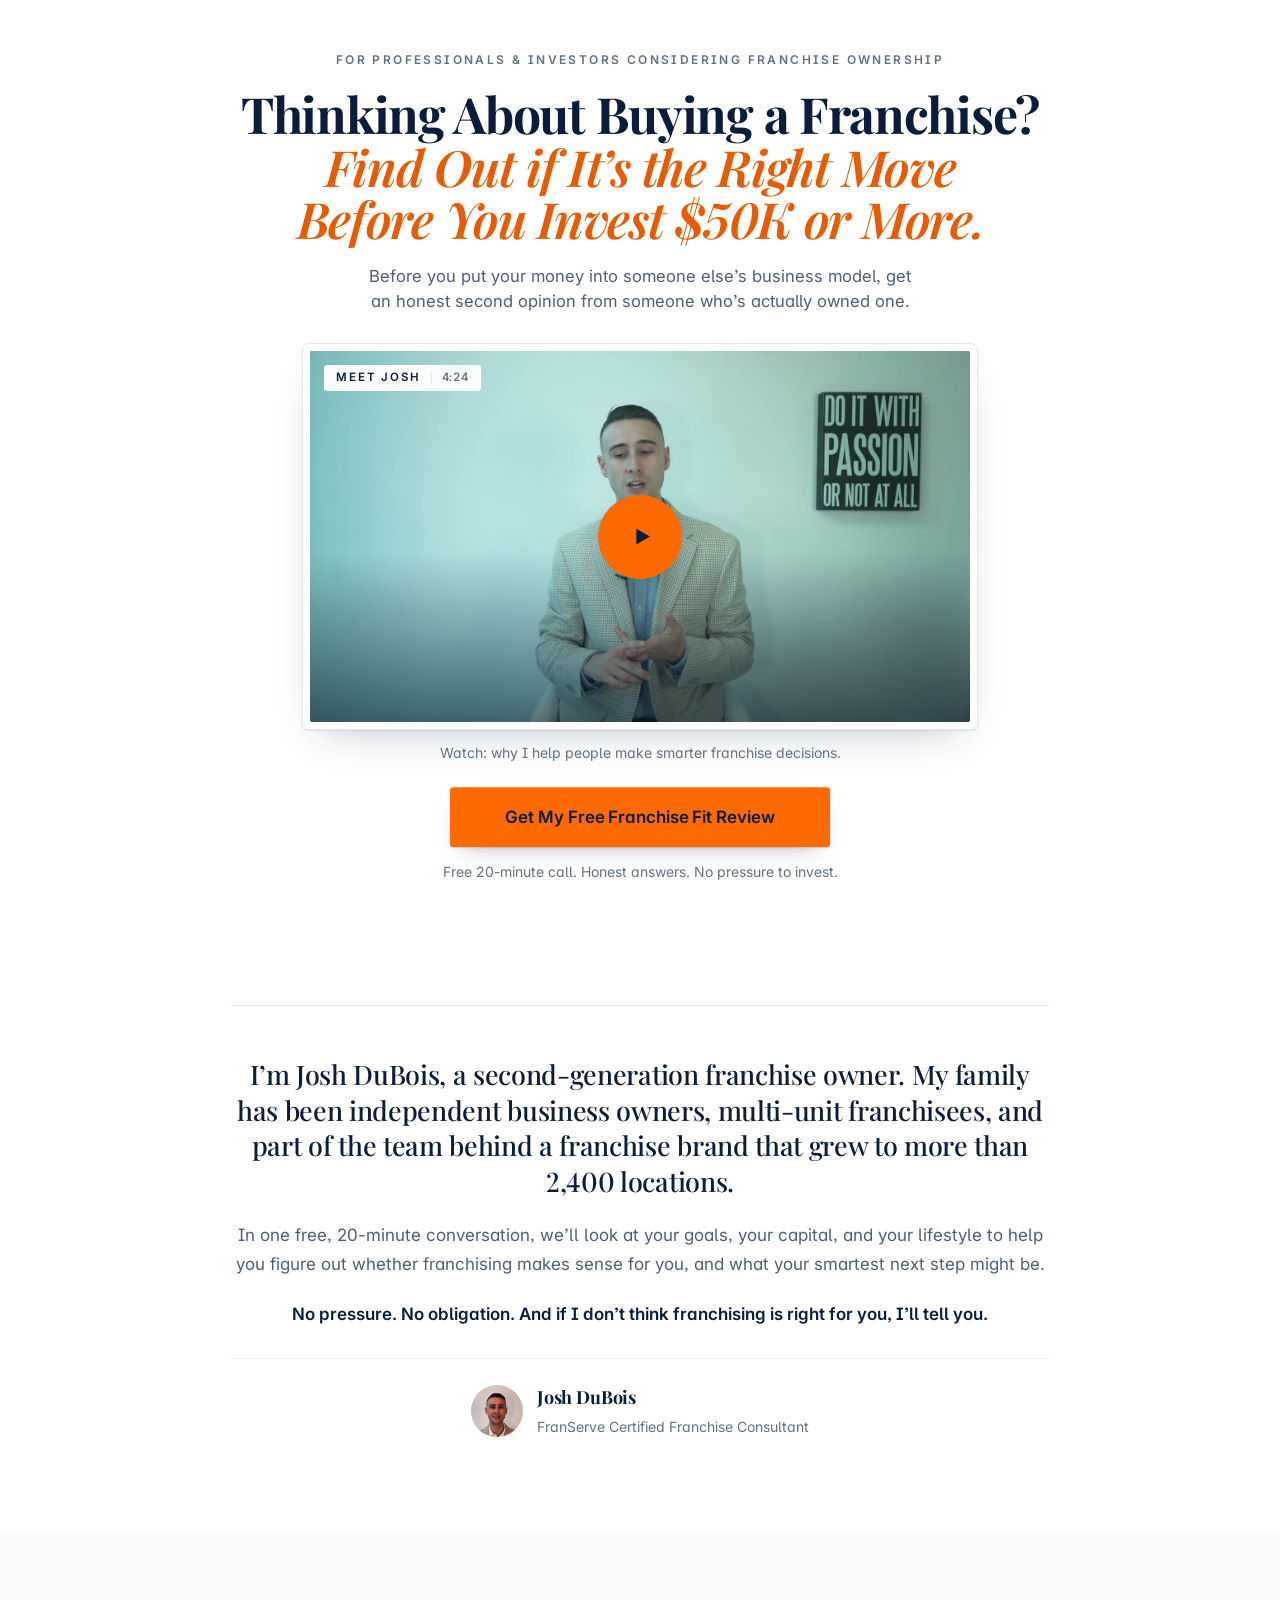
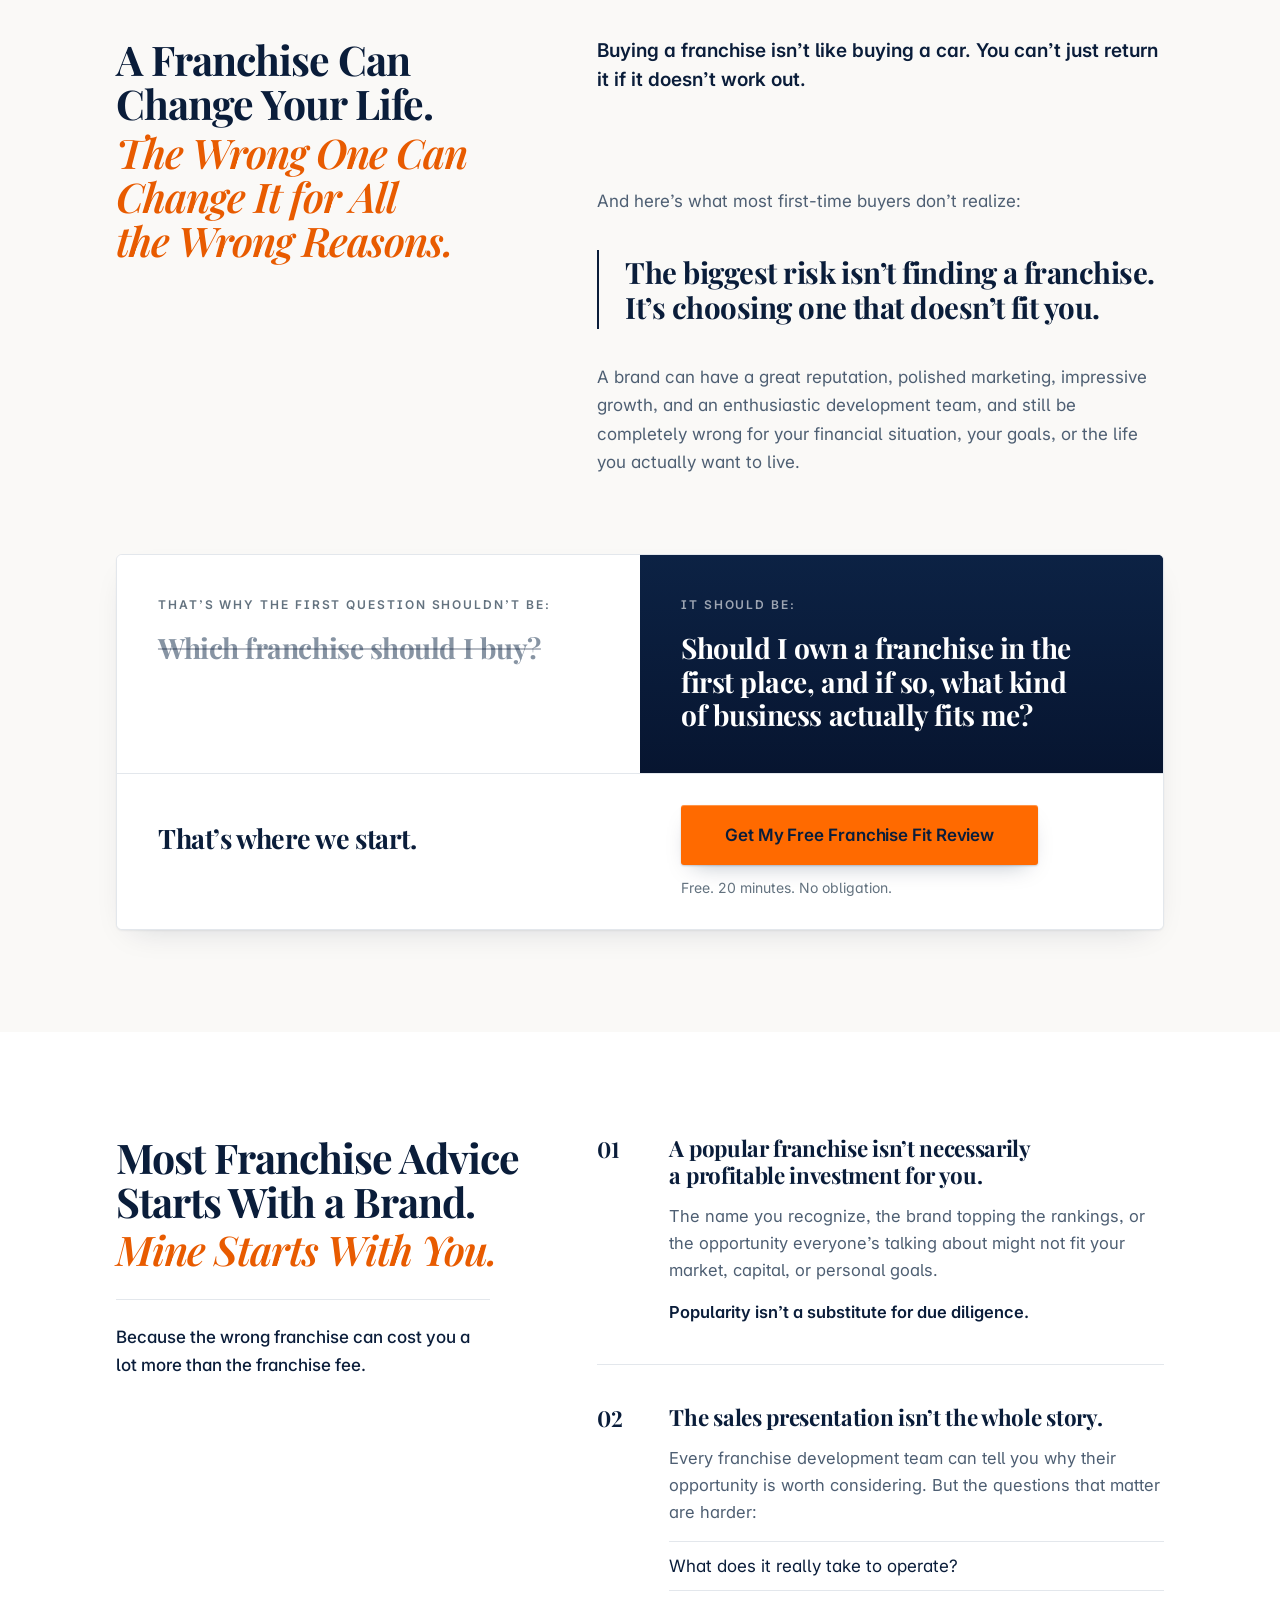
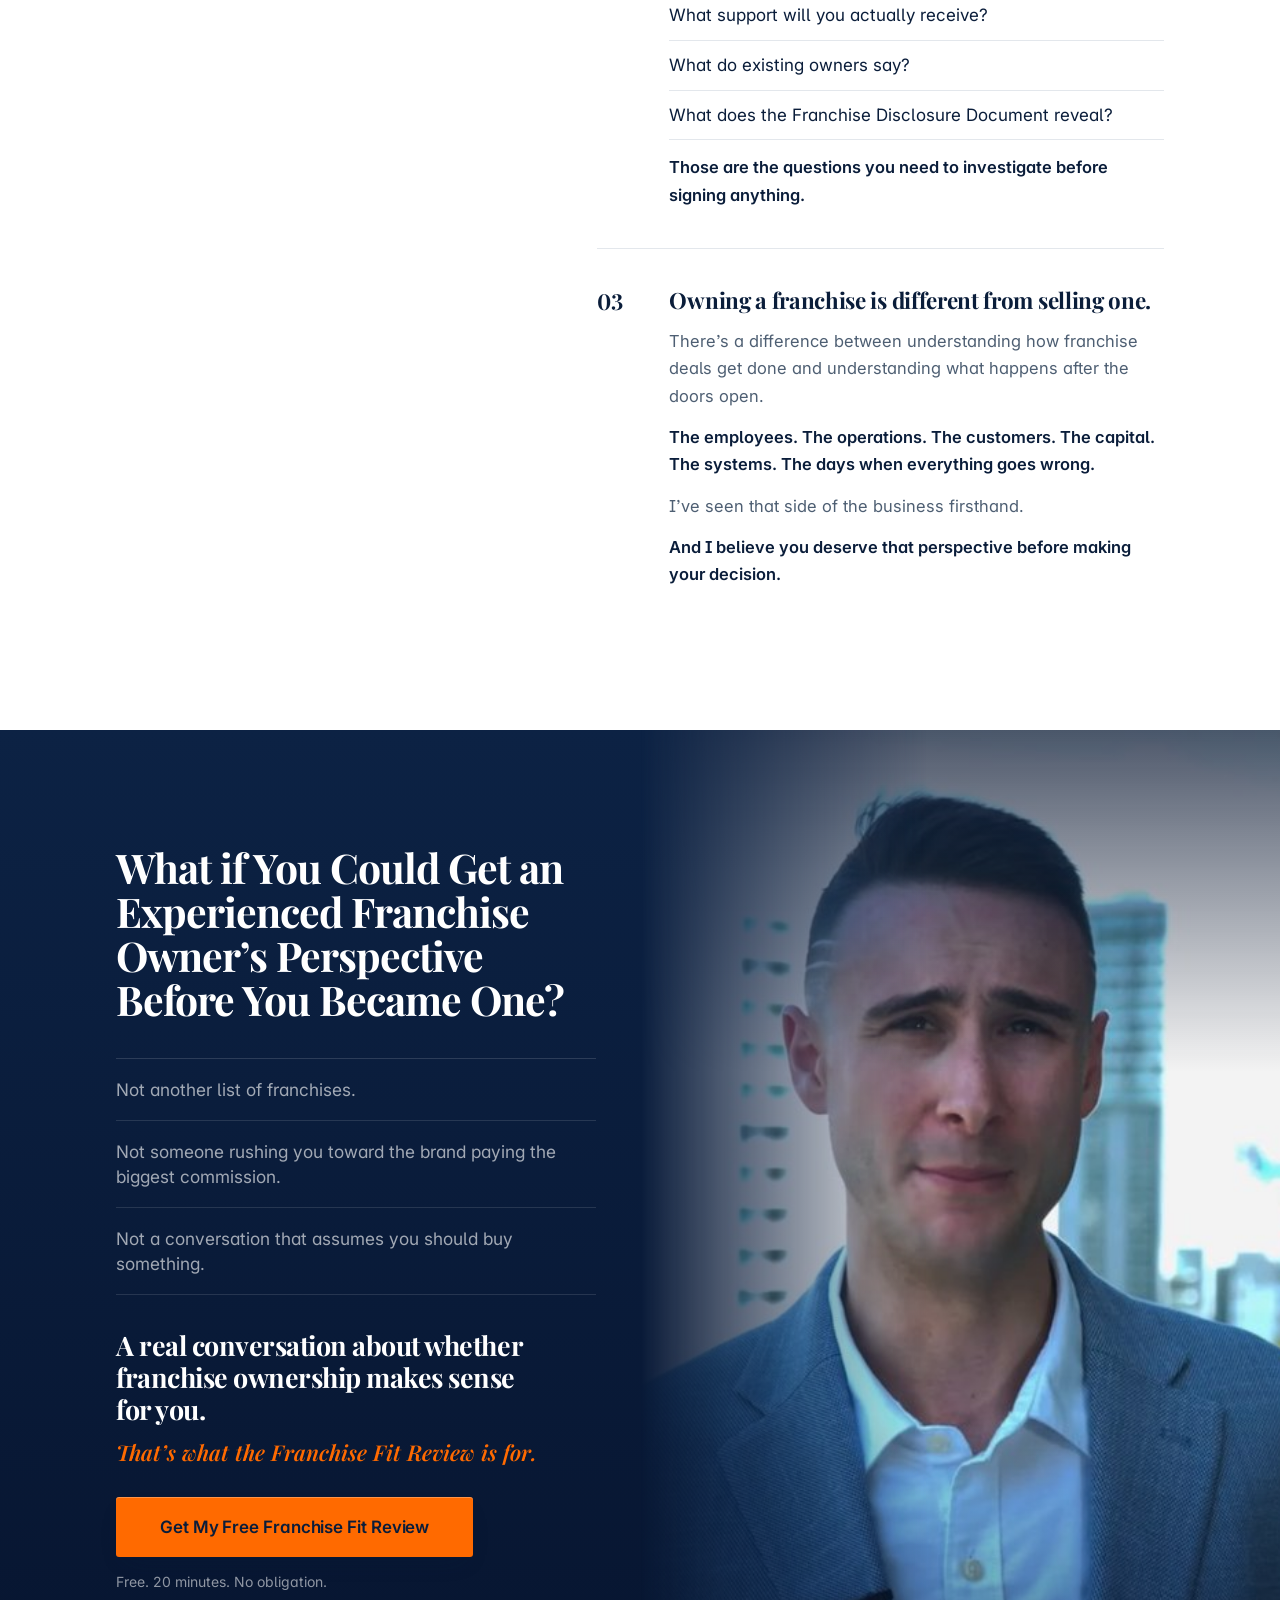
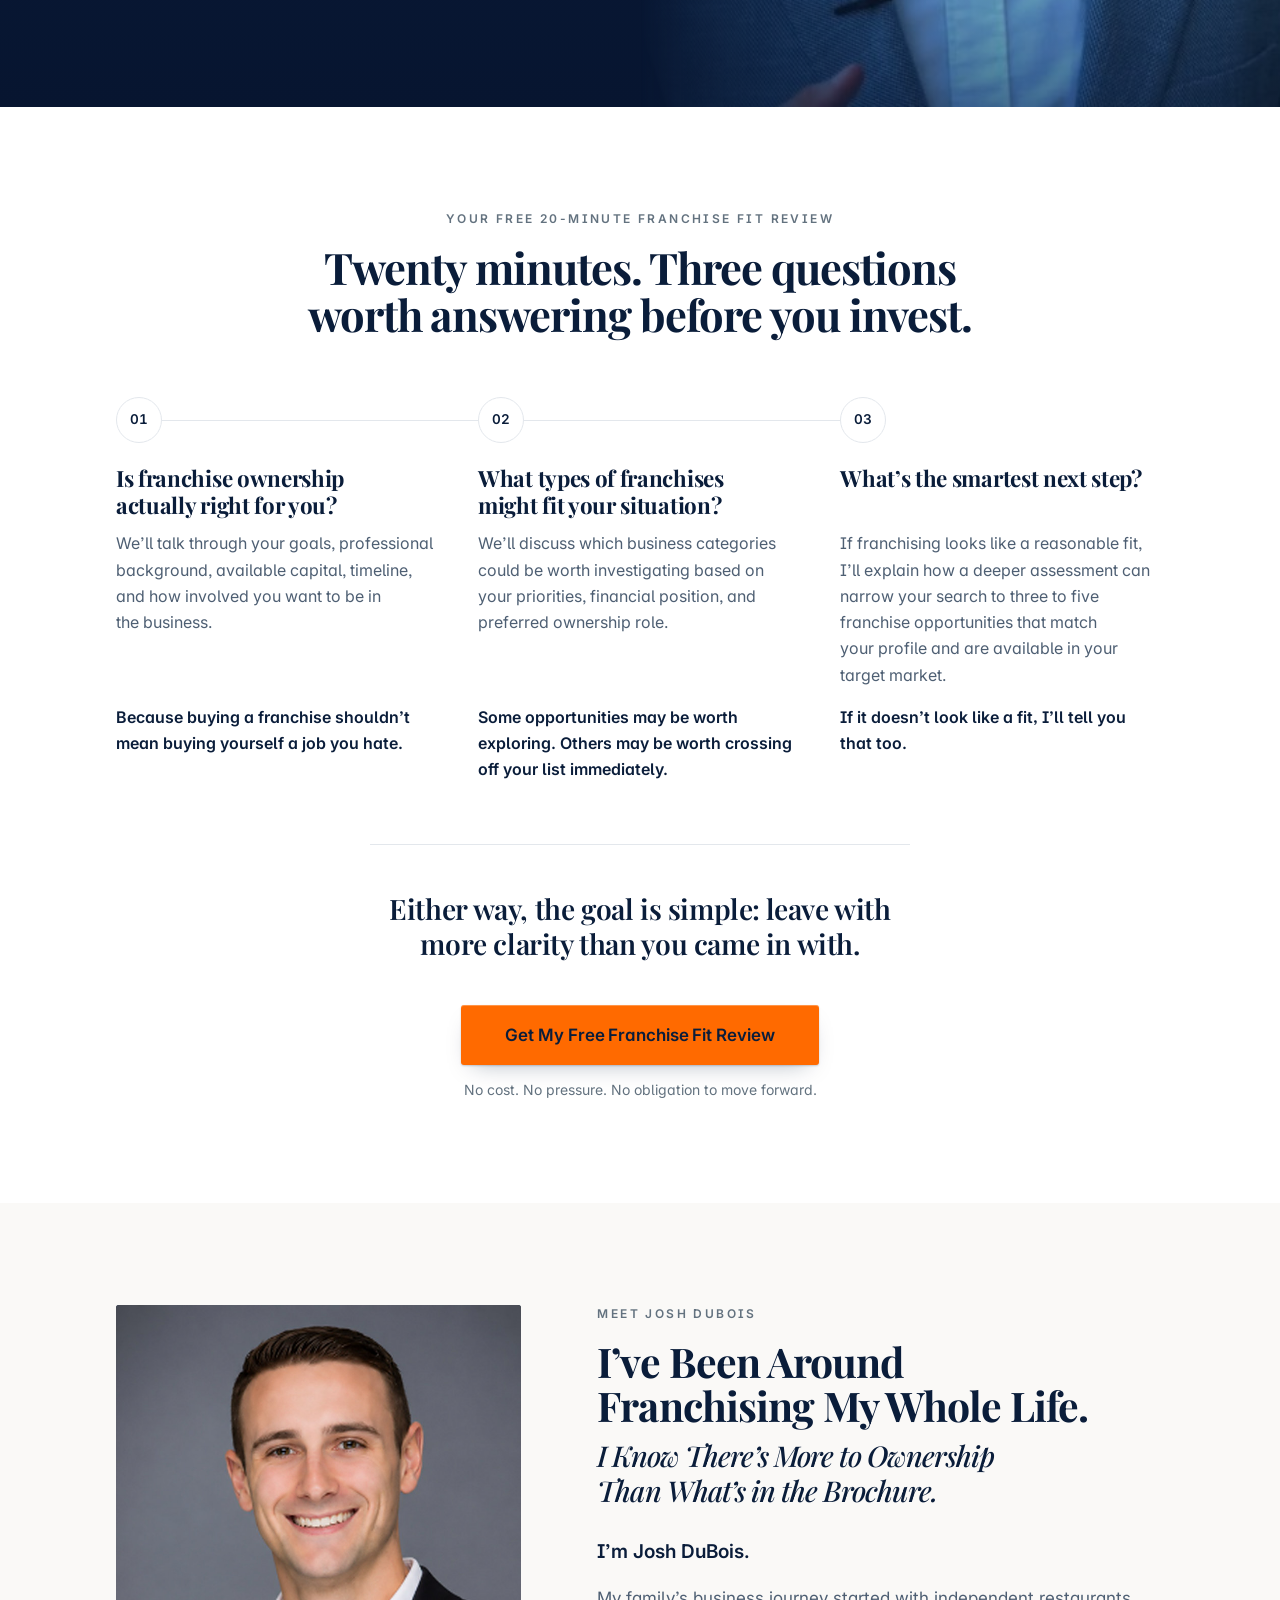
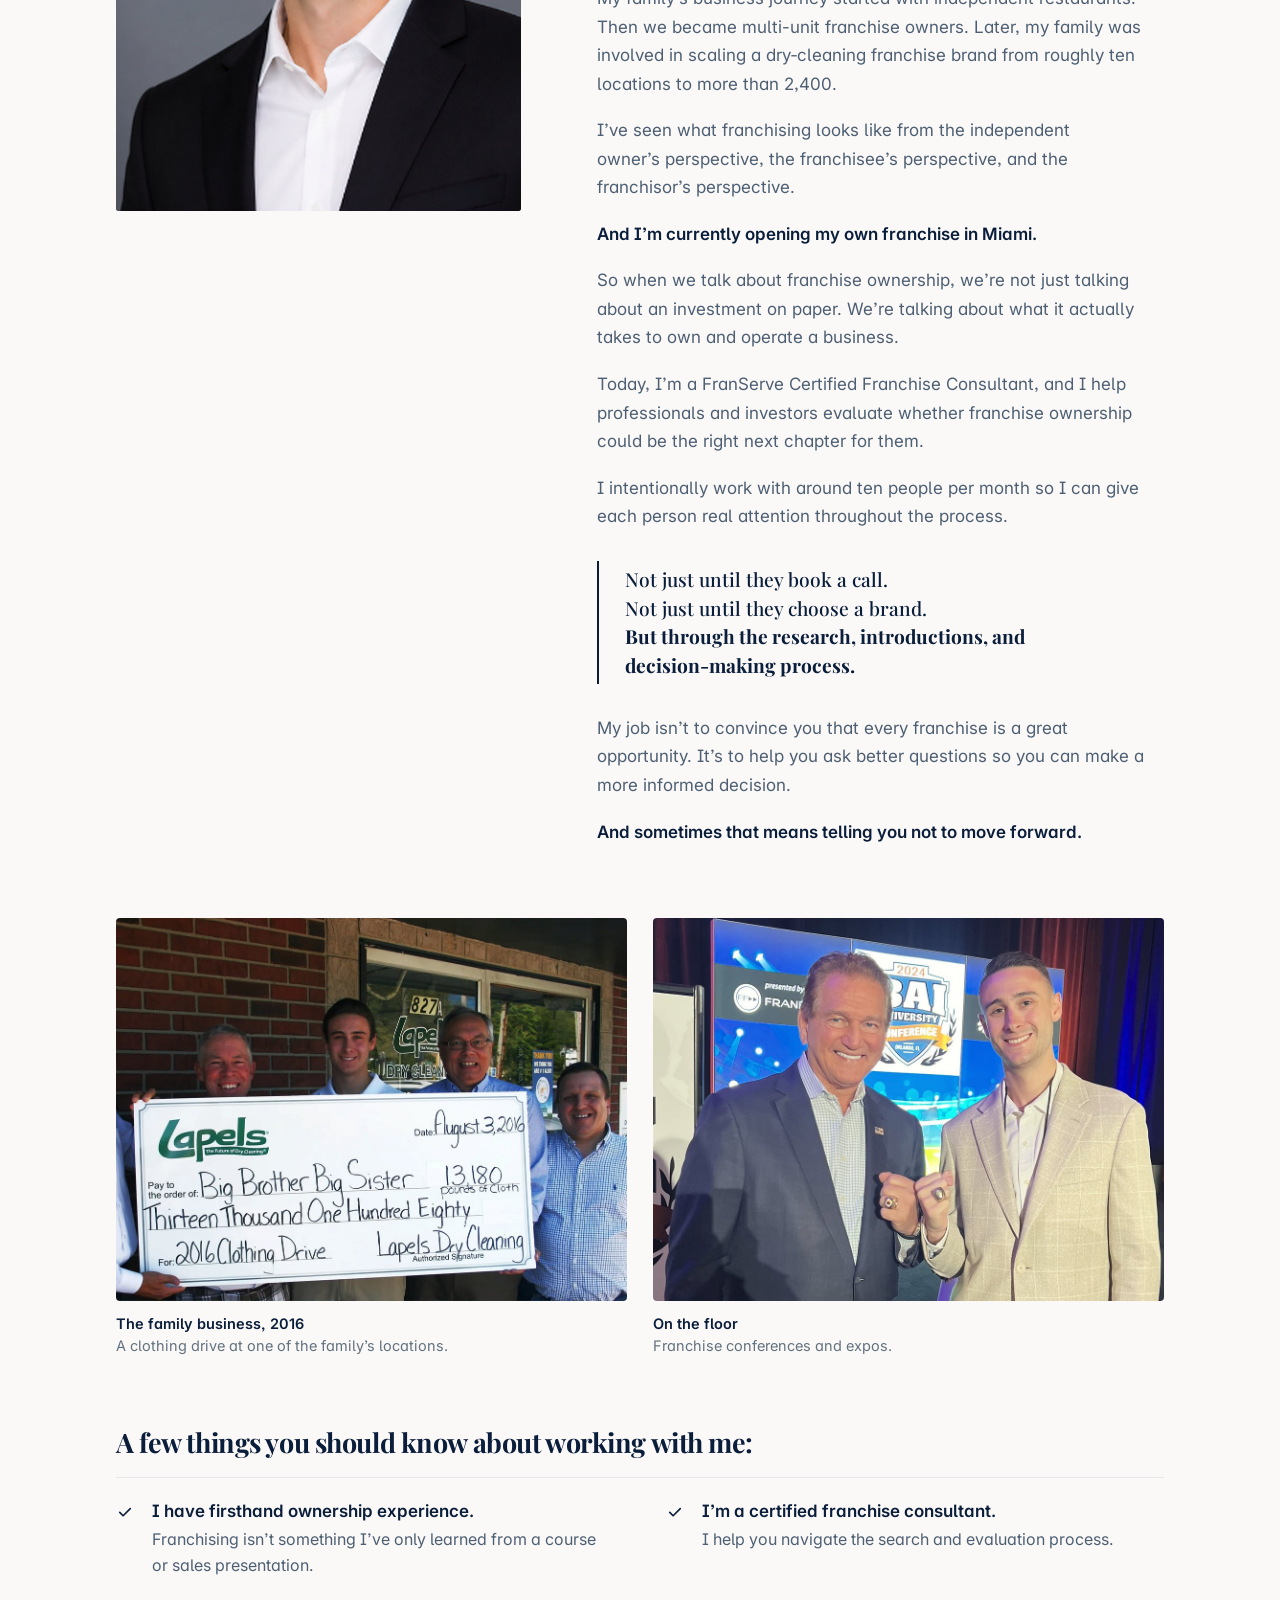
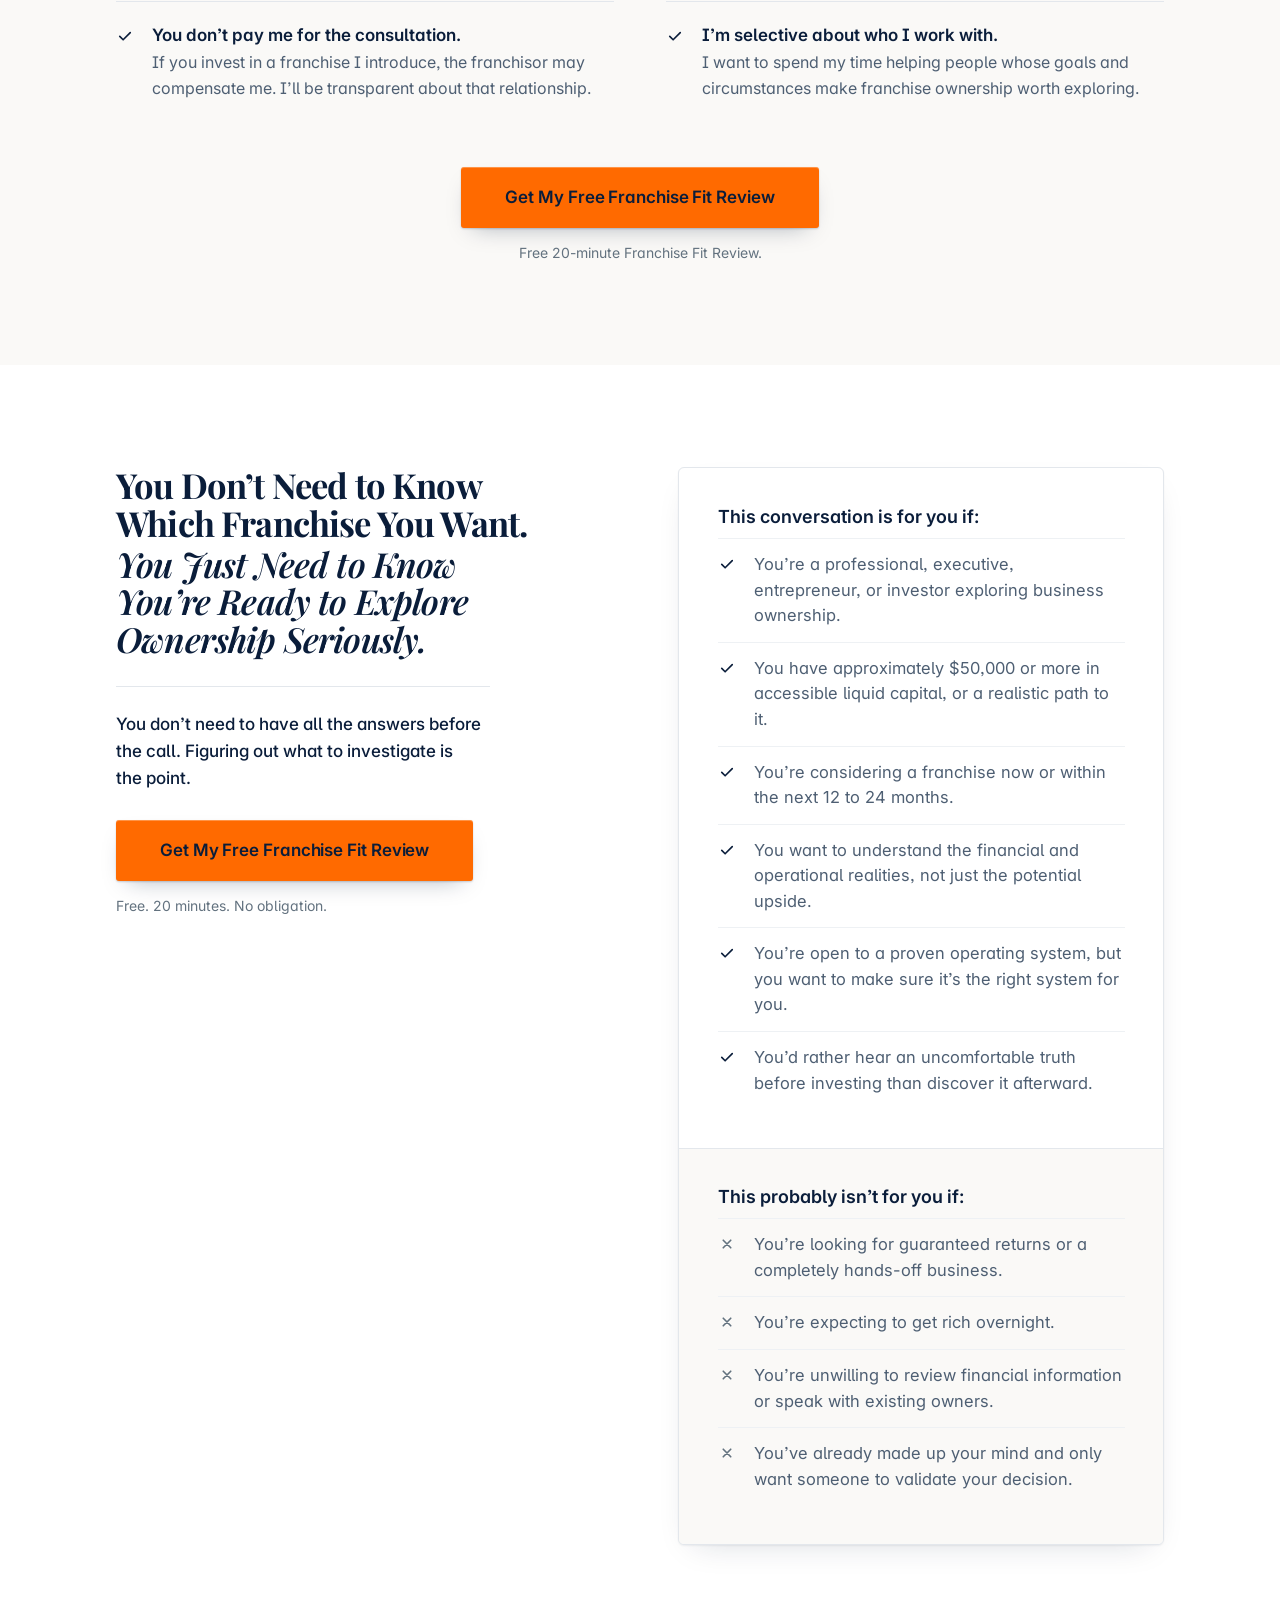
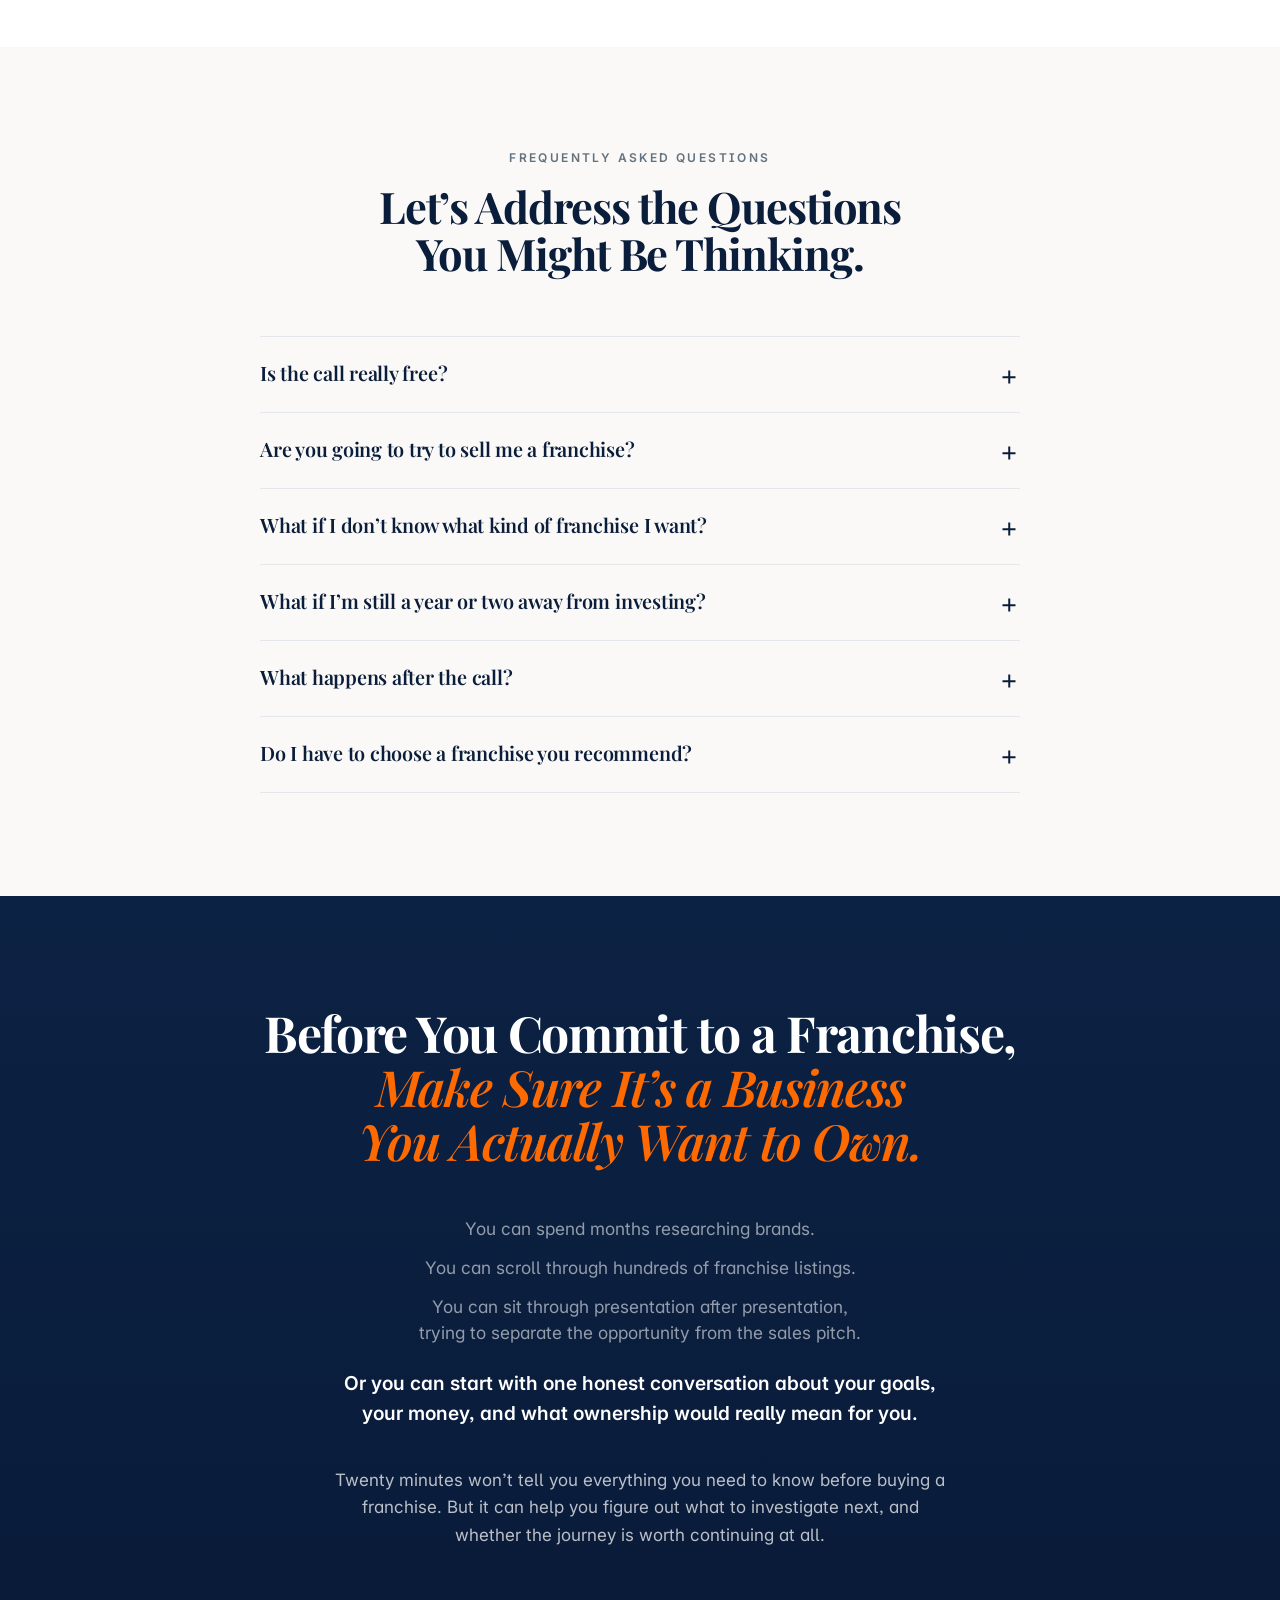
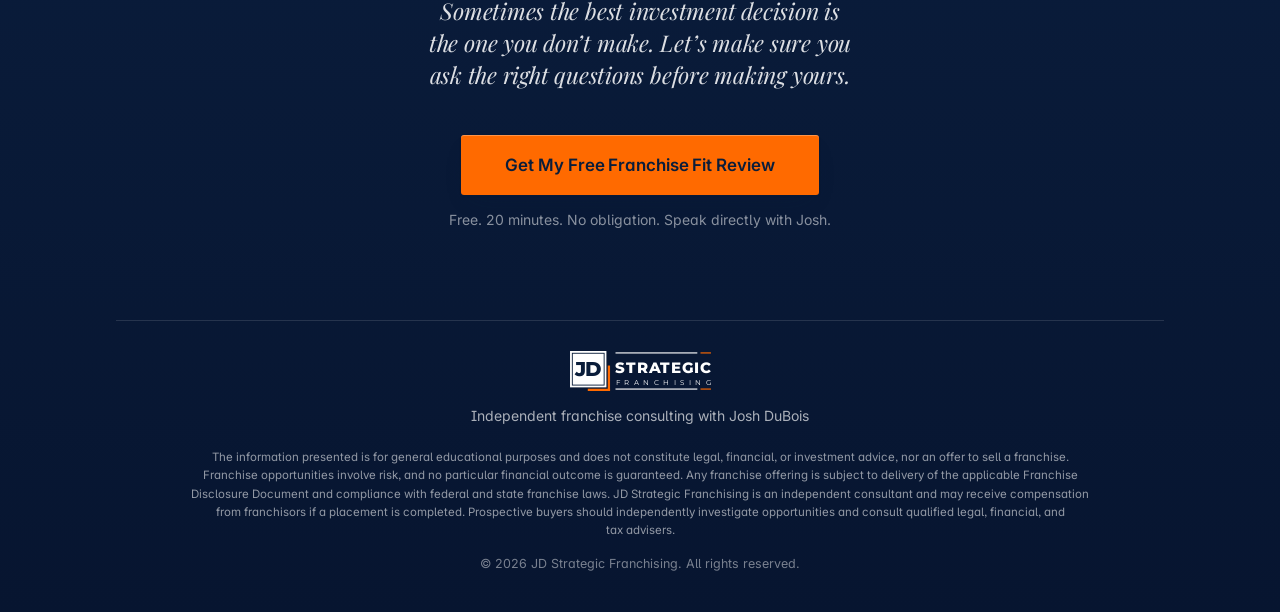
==== commit 5be02cbe: "Redesign all three pages: one grid, real photography, rebuilt confirmation, three review rounds appl" ====
--- a/index.html
+++ b/index.html
@@ -8,7 +8,7 @@
 <meta name="theme-color" content="#0A1D3A">
 <meta property="og:type" content="website">
 <meta property="og:title" content="Thinking about buying a franchise? Find out if it's the right move before you invest $50K or more.">
-<meta property="og:description" content="A free 20-minute Franchise Fit Review with Josh DuBois, second-generation franchise owner. Honest answers, no pressure to invest.">
+<meta property="og:description" content="A free 20-minute Franchise Fit Review with Josh DuBois, second&#8209;generation franchise owner. Honest answers, no pressure to invest.">
 <meta property="og:image" content="assets/og.jpg">
 <meta name="twitter:card" content="summary_large_image">
 <meta name="twitter:image" content="assets/og.jpg">
@@ -18,7 +18,7 @@
 <link rel="preconnect" href="https://fonts.gstatic.com" crossorigin>
 <link href="https://fonts.googleapis.com/css2?family=Playfair+Display:ital,wght@0,400..900;1,400..900&family=Inter:opsz,wght@14..32,400..700&family=Montserrat:wght@400;800&display=swap" rel="stylesheet">
 <link rel="preload" as="image" href="assets/vsl/poster.jpg">
-<link rel="stylesheet" href="assets/optin.css">
+<link rel="stylesheet" href="assets/optin.css?v=553a1748d8">
 </head>
 <body>
 <svg width="0" height="0" style="position:absolute" aria-hidden="true">
@@ -41,6 +41,8 @@
   <symbol id="i-mute" viewBox="0 0 24 24"><path d="M4 9.5h3.5L12 5.5v13l-4.5-4H4z" fill="currentColor"/><path d="M16 9.5l5 5M21 9.5l-5 5" fill="none" stroke="currentColor" stroke-width="1.8" stroke-linecap="round"/></symbol>
   <symbol id="i-fs" viewBox="0 0 24 24"><path d="M4 9V4h5M15 4h5v5M20 15v5h-5M9 20H4v-5" fill="none" stroke="currentColor" stroke-width="1.8" stroke-linecap="round" stroke-linejoin="round"/></symbol>
   <symbol id="i-check" viewBox="0 0 24 24"><circle cx="12" cy="12" r="10" fill="currentColor" opacity=".14"/><path d="M7.5 12.4l3 3 6-6.4" fill="none" stroke="currentColor" stroke-width="2.1" stroke-linecap="round" stroke-linejoin="round"/></symbol>
+  <symbol id="i-tick" viewBox="0 0 24 24"><path d="M5 12.5l4.5 4.5L19 7.5" fill="none" stroke="currentColor" stroke-width="2.2" stroke-linecap="round" stroke-linejoin="round"/></symbol>
+  <symbol id="i-cross" viewBox="0 0 24 24"><path d="M7 7l10 10M17 7L7 17" fill="none" stroke="currentColor" stroke-width="2.2" stroke-linecap="round"/></symbol>
   <symbol id="i-x" viewBox="0 0 24 24"><circle cx="12" cy="12" r="10" fill="currentColor" opacity=".18"/><path d="M9 9l6 6M15 9l-6 6" fill="none" stroke="currentColor" stroke-width="2" stroke-linecap="round"/></symbol>
 </svg>
 
@@ -62,8 +64,7 @@
           <button class="v-start" id="vStart" type="button" aria-label="Play Josh's video with sound: why I help people make smarter franchise decisions, 4 minutes 24 seconds">
             <span class="v-chip"><span>Meet Josh</span><i></i><span>4:24</span></span>
             <span class="v-play"><svg aria-hidden="true"><use href="#i-play"/></svg></span>
-            <span class="v-label"><span class="lw">Watch:</span>Why I Help People Make Smarter Franchise Decisions</span>
-          </button>
+                      </button>
           <span class="v-wait" aria-hidden="true"></span>
           <div class="v-bar" id="vBar">
             <button type="button" id="vToggle" aria-label="Pause"><svg aria-hidden="true"><use href="#i-pause"/></svg></button>
@@ -81,9 +82,10 @@
       </div>
     </div>
 
+    <p class="v-cap hv" style="--i:4">Watch: why I help people make smarter franchise decisions.</p>
     <div class="act hv" style="--i:4" id="heroAct">
       <a class="btn" href="book.html">Get My Free Franchise Fit Review</a>
-      <p class="risk">Free 20-minute call. Honest answers. No pressure to invest.</p>
+      <p class="risk"><span class="nw">Free 20-minute call.</span> <span class="nw">Honest answers.</span> <span class="nw">No pressure to invest.</span></p>
     </div>
   </div>
 </section>
@@ -92,7 +94,7 @@
 <section class="note paper" aria-label="A note from Josh">
   <div class="wrap">
     <div class="col">
-      <p class="lead" data-r>I&rsquo;m Josh DuBois, a second-generation franchise owner. My family has been independent business owners, <span class="nw">multi-unit</span> franchisees, and part of the team behind a franchise brand that grew to more than 2,400 locations.</p>
+      <p class="lead" data-r>I&rsquo;m Josh DuBois, a second&#8209;generation franchise owner. My family has been independent business owners, <span class="nw">multi-unit</span> franchisees, and part of the team behind a franchise brand that grew to more than 2,400 locations.</p>
       <div class="prose" data-r style="--d:1">
         <p>In one free, 20-minute conversation, we&rsquo;ll look at your goals, your capital, and your lifestyle to help you figure out whether franchising makes sense for you, and what your smartest next step might be.</p>
       </div>
@@ -122,70 +124,60 @@
       <div class="ask-new"><p class="k">It should be:</p><p class="q">Should I own a franchise in the first place, and if so, what kind of business actually fits me?</p></div>
       <div class="ask-foot">
         <p class="start">That&rsquo;s where we start.</p>
-        <div class="ask-act"><a class="btn" href="book.html">Get My Free Franchise Fit Review</a><p class="risk">Free. 20 minutes. No obligation.</p></div>
-      </div>
-    </div>
-  </div>
-</section>
-
-<!-- 04 why most advice fails -->
+        <div class="ask-act"><a class="btn" href="book.html">Get My Free Franchise Fit Review</a><p class="risk"><span class="nw">Free. 20 minutes.</span> <span class="nw">No obligation.</span></p></div>
+      </div>
+    </div>
+  </div>
+</section>
+
+<!-- 04 why most advice fails: the split grid, numbered on the same rail as the review steps -->
 <section class="sec paper" aria-labelledby="h-why">
   <div class="wrap">
-    <div class="why-head">
-      <h2 class="h2" id="h-why" data-r>Most Franchise Advice Starts With a Brand. <span class="br mine">Mine Starts With You.</span></h2>
-      <p class="lede" data-r style="--d:1">Because the wrong franchise can cost you a lot more than the franchise fee.</p>
-    </div>
-    <ol class="ledger">
-      <li data-r>
-        <span class="num">01</span>
-        <h3>A popular franchise isn&rsquo;t necessarily a profitable investment for you.</h3>
-        <div class="body">
+    <div class="split">
+      <div class="split-l">
+        <h2 class="h2" id="h-why" data-r>Most Franchise Advice Starts With a Brand. <span class="it br">Mine Starts With You.</span></h2>
+        <p class="split-note" data-r>Because the wrong franchise can cost you a lot more than the franchise fee.</p>
+      </div>
+      <ol class="split-r args">
+        <li data-r><span class="n">01</span><div>
+          <h3>A popular franchise isn&rsquo;t necessarily a profitable investment for you.</h3>
           <p>The name you recognize, the brand topping the rankings, or the opportunity everyone&rsquo;s talking about might not fit your market, capital, or personal goals.</p>
           <p class="last">Popularity isn&rsquo;t a substitute for due diligence.</p>
-        </div>
-      </li>
-      <li data-r>
-        <span class="num">02</span>
-        <h3>The sales presentation isn&rsquo;t the whole story.</h3>
-        <div class="body">
-          <p>Every franchise development team can tell you why their opportunity is worth considering.</p>
-          <p>But the questions that matter are harder:</p>
+        </div></li>
+        <li data-r><span class="n">02</span><div>
+          <h3>The sales presentation isn&rsquo;t the whole story.</h3>
+          <p>Every franchise development team can tell you why their opportunity is worth considering. But the questions that matter are harder:</p>
           <ul class="asks"><li>What does it really take to operate?</li><li>What support will you actually receive?</li><li>What do existing owners say?</li><li>What does the Franchise Disclosure Document reveal?</li></ul>
           <p class="last">Those are the questions you need to investigate before signing anything.</p>
-        </div>
-      </li>
-      <li data-r>
-        <span class="num">03</span>
-        <h3>Owning a franchise is different from selling one.</h3>
-        <div class="body">
+        </div></li>
+        <li data-r><span class="n">03</span><div>
+          <h3>Owning a franchise is different from selling one.</h3>
           <p>There&rsquo;s a difference between understanding how franchise deals get done and understanding what happens after the doors open.</p>
-          <p class="cast"><span>The employees.</span> <span>The operations.</span> <span>The customers.</span> <span>The capital.</span> <span>The systems.</span> <em>The days when everything goes wrong.</em></p>
+          <p class="cast">The employees. The operations. The customers. The capital. The systems. The days when everything goes wrong.</p>
           <p>I&rsquo;ve seen that side of the business firsthand.</p>
           <p class="last">And I believe you deserve that perspective before making your decision.</p>
-        </div>
-      </li>
-    </ol>
-  </div>
-</section>
-
-<!-- 05 the turn: same grid, on navy -->
-<section class="sec dark" aria-labelledby="h-turn">
-  <div class="wrap">
-    <div class="split">
-      <div class="split-l">
-        <h2 class="h2" id="h-turn" data-r>What if You Could Get an Experienced Franchise Owner&rsquo;s Perspective Before You Became One?</h2>
-      </div>
-      <div class="split-r">
-        <ul class="nots" data-r>
-          <li>Not another list of franchises.</li>
-          <li>Not someone rushing you toward the brand paying the biggest commission.</li>
-          <li>Not a conversation that assumes you should buy something.</li>
-        </ul>
-        <p class="real" data-r>A real conversation about whether franchise ownership makes sense for you.</p>
-        <p class="real-for it" data-r>That&rsquo;s what the Franchise Fit Review is for.</p>
-      </div>
-    </div>
-  </div>
+        </div></li>
+      </ol>
+    </div>
+  </div>
+</section>
+
+<!-- 05 the turn: navy, copy left, Josh in Miami bleeding off the right edge -->
+<section class="turn dark" aria-labelledby="h-turn">
+  <div class="turn-in">
+    <div class="turn-copy">
+      <h2 class="h2" id="h-turn" data-r>What if You Could Get an Experienced Franchise Owner&rsquo;s Perspective Before You Became One?</h2>
+      <ul class="nots" data-r>
+        <li>Not another list of franchises.</li>
+        <li>Not someone rushing you toward the brand paying the biggest commission.</li>
+        <li>Not a conversation that assumes you should buy something.</li>
+      </ul>
+      <p class="real" data-r>A real conversation about whether franchise ownership makes sense for you.</p>
+      <p class="real-for it" data-r>That&rsquo;s what the Franchise Fit Review is for.</p>
+      <div class="turn-act" data-r><a class="btn" href="book.html">Get My Free Franchise Fit Review</a><p class="risk"><span class="nw">Free. 20 minutes.</span> <span class="nw">No obligation.</span></p></div>
+    </div>
+  </div>
+  <figure class="turn-fig" aria-hidden="true"><img src="assets/josh/miami.jpg" srcset="assets/josh/miami@640.jpg 640w, assets/josh/miami.jpg 1296w" sizes="(max-width:980px) 100vw, 50vw" width="1296" height="1440" alt="" loading="lazy" decoding="async"></figure>
 </section>
 
 <!-- 06 the franchise fit review -->
@@ -203,45 +195,50 @@
     <p class="goal" data-r>Either way, the goal is simple: leave with more clarity than you came in with.</p>
     <div class="act" data-r>
       <a class="btn" href="book.html">Get My Free Franchise Fit Review</a>
-      <p class="risk">No cost. No pressure. No obligation to move forward.</p>
-    </div>
-  </div>
-</section>
-
-<!-- 07 meet josh -->
+      <p class="risk"><span class="nw">No cost. No pressure.</span> <span class="nw">No obligation to move forward.</span></p>
+    </div>
+  </div>
+</section>
+
+<!-- 07 meet josh: head, photo and story on the split; archive photos full width; four facts -->
 <section class="sec band" aria-labelledby="h-josh">
   <div class="wrap">
     <div class="host">
+      <div class="host-head">
+        <p class="eyebrow" data-r>Meet Josh DuBois</p>
+        <h2 id="h-josh" data-r>I&rsquo;ve Been Around Franchising My Whole Life. <span class="br">I Know There&rsquo;s More to Ownership Than What&rsquo;s in the Brochure.</span></h2>
+      </div>
       <figure class="host-fig" data-r>
-        <div class="bezel"><span class="core"><img src="assets/josh/hero-portrait@800.jpg" srcset="assets/josh/hero-portrait@800.jpg 800w, assets/josh/hero-portrait.jpg 1276w" sizes="(max-width:980px) 380px, 420px" width="800" height="1000" alt="Josh DuBois, franchise owner and FranServe Certified Franchise Consultant" loading="lazy" decoding="async"></span></div>
-        <figcaption><b>Josh DuBois</b><span>FranServe Certified Franchise Consultant</span></figcaption>
+        <div class="bezel"><span class="core"><img src="assets/josh/hero-portrait@800.jpg" srcset="assets/josh/hero-portrait@800.jpg 800w, assets/josh/hero-portrait.jpg 1276w" sizes="(max-width:980px) 300px, 420px" width="800" height="1000" alt="Josh DuBois, franchise owner and FranServe Certified Franchise Consultant" loading="lazy" decoding="async"></span></div>
       </figure>
       <div class="host-copy">
-        <p class="eyebrow" data-r>Meet Josh DuBois</p>
-        <h2 id="h-josh" data-r>I&rsquo;ve Been Around Franchising My Whole Life. <span class="br">I Know There&rsquo;s More to Ownership Than What&rsquo;s in the Brochure.</span></h2>
         <div class="prose" data-r>
           <p class="first">I&rsquo;m Josh DuBois.</p>
-          <p>My family&rsquo;s business journey started with independent restaurants. Then we became <span class="nw">multi-unit</span> franchise owners. Later, my family was involved in scaling a dry-cleaning franchise brand from roughly ten locations to more than 2,400.</p>
+          <p>My family&rsquo;s business journey started with independent restaurants. Then we became <span class="nw">multi-unit</span> franchise owners. Later, my family was involved in scaling a dry&#8209;cleaning franchise brand from roughly ten locations to more than 2,400.</p>
           <p>I&rsquo;ve seen what franchising looks like from the independent owner&rsquo;s perspective, the franchisee&rsquo;s perspective, and the franchisor&rsquo;s perspective.</p>
           <p><strong>And I&rsquo;m currently opening my own franchise in Miami.</strong></p>
           <p>So when we talk about franchise ownership, we&rsquo;re not just talking about an investment on paper. We&rsquo;re talking about what it actually takes to own and operate a business.</p>
           <p>Today, I&rsquo;m a FranServe Certified Franchise Consultant, and I help professionals and investors evaluate whether franchise ownership could be the right next chapter for them.</p>
           <p>I intentionally work with around ten people per month so I can give each person real attention throughout the process.</p>
         </div>
-        <div class="trio" data-r><p>Not just until they book a call.</p><p>Not just until they choose a brand.</p><p>But through the research, introductions, and decision-making process.</p></div>
+        <div class="trio" data-r><p>Not just until they book a call.</p><p>Not just until they choose a brand.</p><p>But through the research, introductions, and <span class="nw">decision-making</span> process.</p></div>
         <div class="prose" data-r>
           <p>My job isn&rsquo;t to convince you that every franchise is a great opportunity. It&rsquo;s to help you ask better questions so you can make a more informed decision.</p>
           <p><strong>And sometimes that means telling you not to move forward.</strong></p>
         </div>
       </div>
     </div>
+    <div class="archive" data-r>
+      <figure><img src="assets/josh/story-2.jpg" width="1200" height="800" alt="The DuBois family business presenting a clothing drive check in 2016" loading="lazy" decoding="async"><figcaption><b>The family business, 2016</b> A clothing drive at one of the family&rsquo;s locations.</figcaption></figure>
+      <figure><img src="assets/josh/story-3.jpg" width="1200" height="800" alt="Josh DuBois at a franchise conference" loading="lazy" decoding="async"><figcaption><b>On the floor</b> Franchise conferences and expos.</figcaption></figure>
+    </div>
     <div class="know">
       <h3 class="know-h" data-r>A few things you should know about working with me:</h3>
-      <ul>
-        <li data-r><svg aria-hidden="true"><use href="#i-check"/></svg><div><b>I have firsthand ownership experience.</b>Franchising isn&rsquo;t something I&rsquo;ve only learned from a course or sales presentation.</div></li>
-        <li data-r style="--d:1"><svg aria-hidden="true"><use href="#i-check"/></svg><div><b>I&rsquo;m a certified franchise consultant.</b>I help you navigate the search and evaluation process.</div></li>
-        <li data-r><svg aria-hidden="true"><use href="#i-check"/></svg><div><b>You don&rsquo;t pay me for the consultation.</b>If you invest in a franchise I introduce, the franchisor may compensate me. I&rsquo;ll be transparent about that relationship.</div></li>
-        <li data-r style="--d:1"><svg aria-hidden="true"><use href="#i-check"/></svg><div><b>I&rsquo;m selective about who I work with.</b>I want to spend my time helping people whose goals and circumstances make franchise ownership worth exploring.</div></li>
+      <ul data-r>
+        <li><svg aria-hidden="true"><use href="#i-tick"/></svg><div><b>I have firsthand ownership experience.</b>Franchising isn&rsquo;t something I&rsquo;ve only learned from a course or sales presentation.</div></li>
+        <li><svg aria-hidden="true"><use href="#i-tick"/></svg><div><b>I&rsquo;m a certified franchise consultant.</b>I help you navigate the search and evaluation process.</div></li>
+        <li><svg aria-hidden="true"><use href="#i-tick"/></svg><div><b>You don&rsquo;t pay me for the consultation.</b>If you invest in a franchise I introduce, the franchisor may compensate me. I&rsquo;ll be transparent about that relationship.</div></li>
+        <li><svg aria-hidden="true"><use href="#i-tick"/></svg><div><b>I&rsquo;m selective about who I work with.</b>I want to spend my time helping people whose goals and circumstances make franchise ownership worth exploring.</div></li>
       </ul>
     </div>
     <div class="act" data-r>
@@ -252,33 +249,34 @@
 </section>
 
 <!-- 08 who it is for: same grid, headline left, both lists in one panel -->
-<section class="sec paper" aria-labelledby="h-fit">
+<section class="sec paper" id="fit" aria-labelledby="h-fit">
   <div class="wrap">
     <div class="split">
       <div class="split-l">
         <h2 class="h2" id="h-fit" data-r>You Don&rsquo;t Need to Know Which Franchise You Want. <span class="br soft">You Just Need to Know You&rsquo;re Ready to Explore Ownership Seriously.</span></h2>
         <p class="split-note" data-r>You don&rsquo;t need to have all the answers before the call. Figuring out what to investigate is the point.</p>
+        <div class="split-act" data-r><a class="btn" href="book.html">Get My Free Franchise Fit Review</a><p class="risk"><span class="nw">Free. 20 minutes.</span> <span class="nw">No obligation.</span></p></div>
       </div>
       <div class="split-r">
         <div class="lists" data-r>
           <div class="grp yes">
             <h3>This conversation is for you if:</h3>
             <ul>
-              <li><svg aria-hidden="true"><use href="#i-check"/></svg><span>You&rsquo;re a professional, executive, entrepreneur, or investor exploring business ownership.</span></li>
-              <li><svg aria-hidden="true"><use href="#i-check"/></svg><span>You have approximately $50,000 or more in accessible liquid capital, or a realistic path to it.</span></li>
-              <li><svg aria-hidden="true"><use href="#i-check"/></svg><span>You&rsquo;re considering a franchise now or within the next 12 to 24 months.</span></li>
-              <li><svg aria-hidden="true"><use href="#i-check"/></svg><span>You want to understand the financial and operational realities, not just the potential upside.</span></li>
-              <li><svg aria-hidden="true"><use href="#i-check"/></svg><span>You&rsquo;re open to a proven operating system, but you want to make sure it&rsquo;s the right system for you.</span></li>
-              <li><svg aria-hidden="true"><use href="#i-check"/></svg><span>You&rsquo;d rather hear an uncomfortable truth before investing than discover it afterward.</span></li>
+              <li><svg aria-hidden="true"><use href="#i-tick"/></svg><span>You&rsquo;re a professional, executive, entrepreneur, or investor exploring business ownership.</span></li>
+              <li><svg aria-hidden="true"><use href="#i-tick"/></svg><span>You have approximately $50,000 or more in accessible liquid capital, or a realistic path to it.</span></li>
+              <li><svg aria-hidden="true"><use href="#i-tick"/></svg><span>You&rsquo;re considering a franchise now or within the next 12 to 24 months.</span></li>
+              <li><svg aria-hidden="true"><use href="#i-tick"/></svg><span>You want to understand the financial and operational realities, not just the potential upside.</span></li>
+              <li><svg aria-hidden="true"><use href="#i-tick"/></svg><span>You&rsquo;re open to a proven operating system, but you want to make sure it&rsquo;s the right system for you.</span></li>
+              <li><svg aria-hidden="true"><use href="#i-tick"/></svg><span>You&rsquo;d rather hear an uncomfortable truth before investing than discover it afterward.</span></li>
             </ul>
           </div>
           <div class="grp no">
             <h3>This probably isn&rsquo;t for you if:</h3>
             <ul>
-              <li><svg aria-hidden="true"><use href="#i-x"/></svg><span>You&rsquo;re looking for guaranteed returns or a completely hands-off business.</span></li>
-              <li><svg aria-hidden="true"><use href="#i-x"/></svg><span>You&rsquo;re expecting to get rich overnight.</span></li>
-              <li><svg aria-hidden="true"><use href="#i-x"/></svg><span>You&rsquo;re unwilling to review financial information or speak with existing owners.</span></li>
-              <li><svg aria-hidden="true"><use href="#i-x"/></svg><span>You&rsquo;ve already made up your mind and only want someone to validate your decision.</span></li>
+              <li><svg aria-hidden="true"><use href="#i-cross"/></svg><span>You&rsquo;re looking for guaranteed returns or a completely hands-off business.</span></li>
+              <li><svg aria-hidden="true"><use href="#i-cross"/></svg><span>You&rsquo;re expecting to get rich overnight.</span></li>
+              <li><svg aria-hidden="true"><use href="#i-cross"/></svg><span>You&rsquo;re unwilling to review financial information or speak with existing owners.</span></li>
+              <li><svg aria-hidden="true"><use href="#i-cross"/></svg><span>You&rsquo;ve already made up your mind and only want someone to validate your decision.</span></li>
             </ul>
           </div>
         </div>
@@ -316,11 +314,11 @@
       <p class="yes">Or you can start with one honest conversation about your goals, your money, and what ownership would really mean for you.</p>
     </div>
     <p class="lede" data-r>Twenty minutes won&rsquo;t tell you everything you need to know before buying a franchise. But it can help you figure out what to investigate next, and whether the journey is worth continuing at all.</p>
+    <p class="coda" data-r>Sometimes the best investment decision is the one you don&rsquo;t make. Let&rsquo;s make sure you ask the right questions before making yours.</p>
     <div class="act" data-r>
       <a class="btn" href="book.html">Get My Free Franchise Fit Review</a>
-      <p class="risk">Free. 20 minutes. No obligation. Speak directly with Josh.</p>
-    </div>
-    <p class="coda" data-r>Sometimes the best investment decision is the one you don&rsquo;t make. Let&rsquo;s make sure you ask the right questions before making yours.</p>
+      <p class="risk"><span class="nw">Free. 20 minutes.</span> <span class="nw">No obligation.</span> <span class="nw">Speak directly with Josh.</span></p>
+    </div>
     <footer class="foot">
       <svg class="logo" role="img" aria-label="JD Strategic Franchising"><use href="#jd-mark"/></svg>
       <p class="tag">Independent franchise consulting with Josh DuBois</p>
@@ -334,6 +332,6 @@
 
 <div class="dock" id="dock"><a class="btn" href="book.html">Get My Free Franchise Fit Review</a></div>
 
-<script src="assets/optin.js"></script>
+<script src="assets/optin.js?v=f2752ce587"></script>
 </body>
 </html>
--- a/assets/optin.css
+++ b/assets/optin.css
@@ -15,7 +15,7 @@
   --lit-paper:radial-gradient(122% 78% at 50% -14%,#FFFFFF 0%,#FDFCFB 40%,#F7F6F3 100%);
   --lit-cream:radial-gradient(128% 82% at 50% -16%,#FFFFFF 0%,#FCFBF8 36%,#F5F3EE 74%,#EFEDE7 100%);
   --lit-band:radial-gradient(124% 84% at 20% -12%,#FBFCFD 0%,#F3F5F8 48%,#E8EBF0 100%);
-  --lit-navy:radial-gradient(104% 78% at 12% -10%,#183D73 0%,#0D2550 32%,#08182F 70%,#050D1C 100%);
+  --lit-navy:linear-gradient(180deg,#0C2244 0%,#071530 100%);
 }
 html{-webkit-text-size-adjust:100%;scroll-behavior:smooth}
 body{margin:0;background:#fff;color:var(--body);font-family:var(--fb);font-size:17.5px;line-height:1.62;
@@ -37,9 +37,9 @@
 .br{display:block}
 .eyebrow{font-size:12px;font-weight:600;letter-spacing:.2em;text-transform:uppercase;color:var(--muted);line-height:1.5}
 .sec{padding-block:clamp(80px,8vw,128px)}
-.paper{background-color:#fff;background-image:var(--lit-paper)}
-.cream{background-color:var(--cream);background-image:var(--lit-cream)}
-.band{background-color:var(--band);background-image:var(--lit-band)}
+.paper{background:#fff}
+.cream{background:var(--cream)}
+.band{background:var(--cream)}
 .h2{font-size:clamp(31px,3.4vw,48px);letter-spacing:-.024em}
 .center{text-align:center}
 .lede{font-size:clamp(17px,1.3vw,19.5px);line-height:1.6;color:var(--body);max-width:58ch}
@@ -47,8 +47,8 @@
 .prose p{font-size:clamp(17px,1.2vw,18.5px);line-height:1.68;max-width:62ch}
 .prose p+p{margin-top:18px}
 .lead{font-family:var(--fd);font-size:clamp(23px,2.1vw,30px);font-weight:500;color:var(--ink);line-height:1.32;letter-spacing:-.012em}
-.dark{background-color:var(--ink);background-image:linear-gradient(to bottom,rgba(4,11,24,.6),rgba(4,11,24,0) 30%),var(--lit-navy);color:rgba(255,255,255,.74);position:relative}
-.dark::before{content:"";position:absolute;left:0;right:0;top:0;height:1px;background:linear-gradient(90deg,transparent,rgba(255,255,255,.18) 20%,rgba(255,255,255,.18) 80%,transparent)}
+.dark{background-color:var(--ink);background-image:var(--lit-navy);color:rgba(255,255,255,.74);position:relative}
+
 .dark h2,.dark h3{color:#fff}
 .dark .it{color:var(--accent)}
 .dark .lede{color:rgba(255,255,255,.72)}
@@ -56,11 +56,11 @@
 /* ================= the button: one label, text only ================= */
 .btn{display:inline-flex;align-items:center;justify-content:center;font-family:var(--fb);font-size:17px;font-weight:600;letter-spacing:-.005em;line-height:1.2;
   color:var(--ink);background:var(--accent);padding:20px 44px;border-radius:3px;text-align:center;
-  box-shadow:0 18px 40px -18px rgba(255,106,0,.7),inset 0 1px 0 rgba(255,255,255,.28);
+  box-shadow:0 1px 2px rgba(10,29,58,.2),0 10px 24px -12px rgba(10,29,58,.35),inset 0 1px 0 rgba(255,255,255,.28);
   transition:background .25s var(--ease),box-shadow .35s var(--ease),transform .16s var(--ease-out)}
-.btn:hover{background:var(--accent-deep);box-shadow:0 24px 50px -18px rgba(255,106,0,.78),inset 0 1px 0 rgba(255,255,255,.28)}
+.btn:hover{background:var(--accent-deep);box-shadow:0 1px 2px rgba(10,29,58,.22),0 14px 30px -12px rgba(10,29,58,.42),inset 0 1px 0 rgba(255,255,255,.28)}
 .btn:active{transform:scale(.975)}
-.risk{font-size:14px;color:var(--muted);margin-top:14px;line-height:1.5}
+.risk{font-size:14px;color:var(--muted);margin-top:14px;line-height:1.5;text-wrap:balance;text-align:center}
 .dark .risk{color:rgba(255,255,255,.52)}
 .act{display:flex;flex-direction:column;align-items:center;margin-top:clamp(34px,3.4vw,48px)}
 
@@ -69,17 +69,19 @@
 .hero .eyebrow{margin-bottom:clamp(14px,1.5vw,20px)}
 .hero h1{font-size:clamp(32px,min(3.9vw,6.3svh),56px);line-height:1.05;letter-spacing:-.026em;margin:0 auto clamp(14px,1.4vw,20px);max-width:1080px}
 .hero h1 .l{display:block}
-.sub{font-size:clamp(16.5px,1.3vw,19.5px);line-height:1.55;color:var(--body);max-width:40em;margin:0 auto}
+.sub{font-size:clamp(16.5px,1.3vw,19.5px);line-height:1.55;color:var(--body);max-width:40em;margin:0 auto;text-wrap:balance}
 .vsl-wrap{width:min(100%,clamp(440px,calc((100svh - 520px) * 1.7778),880px));margin:clamp(20px,2.2vw,28px) auto 0}
-.hero .act{margin-top:clamp(20px,2.2vw,28px)}
+.v-cap{margin:12px auto 0;font-size:14px;color:var(--muted);text-wrap:balance}
+.hero .act{margin-top:clamp(16px,1.8vw,22px)}
 .hero .btn{min-width:min(100%,380px)}
 .hv{opacity:0;transform:translateY(10px);transition:opacity .8s var(--ease),transform .8s var(--ease);transition-delay:calc(var(--i,0)*.08s)}
 .is-ready .hv{opacity:1;transform:none}
 
 /* ================= the VSL ================= */
-.bezel{padding:7px;background:#fff;border:1px solid var(--hairline);border-radius:6px;box-shadow:0 50px 100px -56px rgba(10,29,58,.55),0 2px 8px -4px rgba(10,29,58,.12)}
+.bezel{padding:7px;background:#fff;border:1px solid var(--hairline);border-radius:6px;box-shadow:0 1px 2px rgba(10,29,58,.08),0 18px 40px -20px rgba(10,29,58,.28)}
 .vsl{position:relative;aspect-ratio:16/9;background:var(--ink);border-radius:3px;overflow:hidden;isolation:isolate}
 .vsl video{position:absolute;inset:0;width:100%;height:100%;object-fit:cover;background:var(--ink)}
+.v-prev{transform:none}
 .v-main{z-index:1;opacity:0;transition:opacity .3s}
 .vsl.playing .v-main,.vsl.paused .v-main,.vsl.ended .v-main{opacity:1}
 .v-prev{z-index:0}
@@ -88,7 +90,7 @@
 .v-chip{position:absolute;left:14px;top:14px;display:inline-flex;align-items:center;gap:10px;padding:7px 12px;background:rgba(255,255,255,.95);border-radius:3px;font-size:11.5px;font-weight:600;letter-spacing:.16em;text-transform:uppercase;color:var(--ink);line-height:1}
 .v-chip i{width:1px;height:12px;background:var(--hairline)}
 .v-chip span:last-child{letter-spacing:.06em;color:var(--muted);font-variant-numeric:tabular-nums}
-.v-play{position:absolute;left:50%;top:58%;width:clamp(60px,7.6vw,84px);height:clamp(60px,7.6vw,84px);margin:calc(clamp(60px,7.6vw,84px) / -2) 0 0 calc(clamp(60px,7.6vw,84px) / -2);border-radius:50%;background:var(--accent);display:grid;place-items:center;box-shadow:0 20px 44px -14px rgba(0,0,0,.55);transition:transform .3s var(--ease)}
+.v-play{position:absolute;left:50%;top:50%;width:clamp(60px,7.6vw,84px);height:clamp(60px,7.6vw,84px);margin:calc(clamp(60px,7.6vw,84px) / -2) 0 0 calc(clamp(60px,7.6vw,84px) / -2);border-radius:50%;background:var(--accent);display:grid;place-items:center;box-shadow:0 20px 44px -14px rgba(0,0,0,.55);transition:transform .3s var(--ease)}
 .v-play svg{width:30%;height:30%;margin-left:7%;color:var(--ink)}
 .v-start:hover .v-play{transform:scale(1.06)}
 .v-label{position:absolute;left:50%;bottom:clamp(12px,2vw,22px);transform:translateX(-50%);padding:9px 16px;background:rgba(6,16,32,.74);color:#fff;border-radius:3px;font-size:14px;font-weight:600;white-space:nowrap;letter-spacing:.005em}
@@ -117,10 +119,11 @@
 
 /* ================= 02 the note from josh ================= */
 .note{padding:clamp(56px,5.6vw,88px) 0 clamp(80px,7.4vw,116px)}
-.note .col{border-top:1px solid var(--hairline);padding-top:clamp(40px,4vw,56px)}
+.note .col{border-top:1px solid var(--hairline);padding-top:clamp(40px,4vw,56px);text-align:center;max-width:820px}
+.note .prose p{margin-inline:auto}
 .note .lead{margin-bottom:22px}
 .note .prose p{max-width:none}
-.sign{display:flex;align-items:center;gap:14px;margin-top:30px;padding-top:24px;border-top:1px solid var(--hairline-2)}
+.sign{display:flex;justify-content:center;text-align:left;align-items:center;gap:14px;margin-top:30px;padding-top:24px;border-top:1px solid var(--hairline-2)}
 .sign img{width:52px;height:52px;border-radius:50%;object-fit:cover;flex:none}
 .sign b{display:block;font-family:var(--fd);font-size:18px;font-weight:700;letter-spacing:-.01em}
 .sign span{font-size:14px;color:var(--muted)}
@@ -131,101 +134,122 @@
 .split-l{position:sticky;top:48px}
 .split-l .h2{font-size:clamp(30px,3.2vw,46px);line-height:1.08;letter-spacing:-.024em}
 .split-l .h2 .br{margin-top:4px}
-.split-l .soft{font-size:.7em;font-style:italic;font-weight:500;color:var(--body);margin-top:12px;line-height:1.22}
+.split-l .soft{font-style:italic;font-weight:600;color:var(--ink);margin-top:4px}
+.split-act{margin-top:28px;display:flex;flex-direction:column;align-items:flex-start}
+.split-act .risk{text-align:left}
+#h-fit{font-size:clamp(28px,2.7vw,40px)}
+#fit .split{grid-template-columns:repeat(2,minmax(0,1fr))}
 .split-note{margin-top:28px;padding-top:24px;border-top:1px solid var(--hairline);font-size:17px;line-height:1.6;color:var(--ink);font-weight:500;max-width:34ch}
 .split-r.prose p{max-width:60ch}
 .prose p.first{font-size:clamp(19px,1.45vw,21.5px);line-height:1.5;color:var(--ink);font-weight:600}
-.pq{margin:34px 0;padding:4px 0 4px 26px;border-left:3px solid var(--accent);font-family:var(--fd);font-size:clamp(25px,2.3vw,33px);font-weight:700;line-height:1.2;letter-spacing:-.018em;color:var(--ink);text-wrap:balance}
+.pq{margin:34px 0;padding:4px 0 4px 26px;border-left:2px solid var(--ink);font-family:var(--fd);font-size:clamp(25px,2.3vw,33px);font-weight:700;line-height:1.2;letter-spacing:-.018em;color:var(--ink);text-wrap:balance}
 
 /* ================= 03 the question panel: one object, two halves, one footer ================= */
-.ask{display:grid;grid-template-columns:repeat(2,minmax(0,1fr));margin-top:clamp(56px,6vw,88px);border:1px solid var(--hairline);border-radius:6px;overflow:hidden;background:#fff;box-shadow:0 50px 100px -64px rgba(10,29,58,.45)}
+.ask{display:grid;grid-template-columns:repeat(2,minmax(0,1fr));margin-top:clamp(56px,6vw,88px);border:1px solid var(--hairline);border-radius:6px;overflow:hidden;background:#fff;box-shadow:0 1px 2px rgba(10,29,58,.06),0 12px 32px -16px rgba(10,29,58,.18)}
 .ask .k{font-size:12px;font-weight:600;letter-spacing:.16em;text-transform:uppercase;margin-bottom:16px}
 .ask .q{font-family:var(--fd);font-size:clamp(23px,2.2vw,31px);font-weight:700;line-height:1.2;letter-spacing:-.016em;text-wrap:balance}
 .ask-old,.ask-new{padding:clamp(28px,3.2vw,48px)}
 .ask-old{background:#fff}
 .ask-old .k{color:var(--muted)}
-.ask-old .q{white-space:nowrap;color:var(--faint);text-decoration:line-through;text-decoration-thickness:2px;text-decoration-color:rgba(10,29,58,.3)}
+.ask-old .q{white-space:nowrap;color:#8794A3;text-decoration:line-through;text-decoration-thickness:2px;text-decoration-color:rgba(10,29,58,.3)}
 .ask-new{background-color:var(--ink);background-image:var(--lit-navy)}
-.ask-new .k{color:var(--accent)}
+.ask-new .k{color:rgba(255,255,255,.6)}
 .ask-new .q{color:#fff}
-.ask-foot{grid-column:1 / -1;display:flex;align-items:center;justify-content:space-between;gap:20px 32px;flex-wrap:wrap;padding:clamp(22px,2.4vw,32px) clamp(28px,3.2vw,48px);border-top:1px solid var(--hairline);background:#fff}
+.ask-foot{grid-column:1 / -1;display:grid;grid-template-columns:repeat(2,minmax(0,1fr));align-items:start;border-top:1px solid var(--hairline);background:#fff}
+.ask-foot>*{padding:clamp(22px,2.4vw,32px) clamp(28px,3.2vw,48px)}
+.ask-foot .start{padding-top:calc(clamp(22px,2.4vw,32px) + 12px)}
 .start{font-family:var(--fd);font-size:clamp(23px,2.1vw,30px);font-weight:700;color:var(--ink);letter-spacing:-.016em}
-.ask-act{display:flex;align-items:center;gap:12px 20px;flex-wrap:wrap}
-.ask-act .risk{margin:0}
-
-/* ================= 04 why most advice fails ================= */
-.why-head{display:grid;grid-template-columns:minmax(0,1.1fr) minmax(0,.9fr);gap:clamp(24px,4vw,64px);align-items:end;margin-bottom:clamp(36px,4vw,56px)}
-.why-head .h2{max-width:18ch}
-.why-head .h2 .mine{font-style:italic;font-weight:600}
-.why-head .lede{font-family:var(--fd);font-style:italic;font-size:clamp(19px,1.6vw,23px);color:var(--ink);max-width:28ch}
-.ledger{border-top:1px solid var(--hairline)}
-.ledger>li{display:grid;grid-template-columns:clamp(56px,6vw,96px) minmax(0,.9fr) minmax(0,1.3fr);gap:clamp(16px,2.6vw,40px);padding:clamp(30px,3.2vw,46px) 0;border-bottom:1px solid var(--hairline);align-items:start}
-.ledger .num{font-family:var(--fd);font-weight:700;font-size:clamp(34px,3.2vw,50px);line-height:.9;letter-spacing:-.03em;color:#D2DAE3;transition:color .5s var(--ease)}
-.ledger>li:hover .num{color:var(--accent)}
-.ledger h3{font-size:clamp(21px,1.8vw,26px);letter-spacing:-.014em;line-height:1.18}
-.ledger .body p{font-size:16.5px;line-height:1.66;max-width:58ch}
-.ledger .body p+p,.ledger .body p+ul,.ledger .body ul+p{margin-top:14px}
-.ledger .body .last{color:var(--ink);font-weight:600}
-.asks{border-left:2px solid var(--accent);padding-left:18px}
-.asks li{font-family:var(--fd);font-style:italic;font-size:18px;color:var(--ink);line-height:1.4;padding:5px 0}
-.cast{font-family:var(--fd);font-size:clamp(19px,1.6vw,22px);color:var(--ink);line-height:1.5}
-.cast span{white-space:nowrap}
-.cast em{font-style:italic;color:var(--ink);font-weight:700}
-
-/* ================= 05 the turn (navy, same split) ================= */
+.ask-act{display:flex;flex-direction:column;align-items:flex-start;gap:12px}
+.ask-act .risk{margin:0;text-align:left}
+
+/* ================= shared: the numbered dot (review steps and the advice rail) ================= */
+.dot{position:relative;z-index:1;width:46px;height:46px;border-radius:50%;display:grid;place-items:center;background:#fff;border:1px solid var(--hairline);font-size:13.5px;font-weight:600;color:var(--ink);font-variant-numeric:tabular-nums;flex:none}
+
+/* ================= 04 why most advice fails: numbered rows in the split ================= */
+.args>li{display:grid;grid-template-columns:52px minmax(0,1fr);gap:20px;padding:clamp(28px,3vw,40px) 0;border-top:1px solid var(--hairline)}
+.args>li:first-child{padding-top:0;border-top:0}
+.args .n{font-family:var(--fd);font-size:22px;font-weight:700;color:var(--ink);line-height:1.3;font-variant-numeric:lining-nums}
+.args h3{font-size:clamp(21px,1.75vw,25px);letter-spacing:-.014em;line-height:1.2;margin:0 0 14px}
+.args p{font-size:16.5px;line-height:1.66;max-width:58ch}
+.args p+p,.args p+ul,.args ul+p{margin-top:14px}
+.args .last{color:var(--ink);font-weight:600}
+.asks{padding-left:0;border-bottom:1px solid var(--hairline)}
+.asks li{font-size:17px;color:var(--ink);line-height:1.45;padding:12px 0;border-top:1px solid var(--hairline);text-wrap:balance}
+.cast{font-size:17px;color:var(--ink);font-weight:600;line-height:1.6}
+
+/* ================= 05 the turn: navy, copy left, the Miami photograph bleeding off the right edge ================= */
+.turn{position:relative;overflow:hidden;padding:0}
+.turn-in{width:100%;max-width:1160px;margin:0 auto;padding:clamp(96px,9vw,144px) var(--gut);position:relative;z-index:1}
+.turn-copy{max-width:min(480px,calc(50vw - var(--gut) - 96px))}
+.turn .h2{font-size:clamp(30px,3.2vw,46px);line-height:1.08;letter-spacing:-.024em}
+.turn .nots{margin-top:36px}
 .nots{border-top:1px solid rgba(255,255,255,.14)}
-.nots li{padding:20px 0;border-bottom:1px solid rgba(255,255,255,.12);font-size:clamp(18px,1.45vw,21px);line-height:1.45;color:rgba(255,255,255,.58)}
-.real{margin-top:36px;font-family:var(--fd);font-size:clamp(25px,2.3vw,33px);font-weight:700;color:#fff;line-height:1.2;letter-spacing:-.018em;max-width:26ch}
-.real-for{margin-top:12px;font-family:var(--fd);font-size:clamp(20px,1.7vw,24px)}
+.nots li{padding:18px 0;border-bottom:1px solid rgba(255,255,255,.12);font-size:clamp(17px,1.35vw,19.5px);line-height:1.45;color:rgba(255,255,255,.62)}
+.real{margin-top:34px;font-family:var(--fd);font-size:clamp(24px,2.1vw,31px);font-weight:700;color:#fff;line-height:1.2;letter-spacing:-.018em}
+.real-for{text-wrap:balance;line-height:1.25;margin-top:12px;font-family:var(--fd);font-size:clamp(20px,1.7vw,24px)}
+.turn-fig{position:absolute;top:0;right:0;bottom:0;width:50%;margin:0;z-index:0;-webkit-mask-image:linear-gradient(to right,transparent 0,#000 45%);mask-image:linear-gradient(to right,transparent 0,#000 45%)}
+.turn-fig img{width:100%;height:100%;object-fit:cover;object-position:46% 22%}
+.turn-fig::after{content:"";position:absolute;inset:0;background:linear-gradient(to bottom,rgba(7,21,48,.7),rgba(7,21,48,0) 35%),linear-gradient(to top,rgba(7,21,48,.5),rgba(7,21,48,0) 30%);pointer-events:none}
+.turn-act{margin-top:32px;display:flex;flex-direction:column;align-items:flex-start}
+.turn-act .risk{text-align:left;color:rgba(255,255,255,.55)}
 
 /* ================= 06 the franchise fit review ================= */
 .sec-head{max-width:820px;margin:0 auto clamp(44px,4.6vw,64px)}
 .sec-head .eyebrow{margin-bottom:16px}
 .sec-head .lede{margin-top:16px}
 .steps{position:relative;display:grid;grid-template-columns:repeat(3,minmax(0,1fr));gap:clamp(24px,3vw,48px)}
-.steps::before{content:"";position:absolute;left:23px;right:23px;top:23px;height:1px;background:var(--hairline)}
+.steps::before{content:"";position:absolute;left:23px;top:23px;height:1px;width:calc((100% - 2 * clamp(24px,3vw,48px)) * 2 / 3 + 2 * clamp(24px,3vw,48px));background:var(--hairline)}
 .step{position:relative}
-.step .dot{position:relative;z-index:1;width:46px;height:46px;margin:0 0 22px;border-radius:50%;display:grid;place-items:center;background:#fff;border:1px solid var(--hairline);font-size:13.5px;font-weight:600;color:var(--ink);font-variant-numeric:tabular-nums}
-.step:first-child .dot{background:var(--ink);border-color:var(--ink);color:#fff}
+@media (min-width:821px){.steps{grid-template-rows:auto auto auto 1fr}.step{display:grid;grid-row:span 4;grid-template-rows:subgrid;row-gap:0}.step>div{display:contents}}
+.step .dot{margin:0 0 22px}
 .step h3{font-size:clamp(21px,1.75vw,25px);margin-bottom:12px;letter-spacing:-.014em;line-height:1.2}
 .step p{font-size:16px;line-height:1.64}
 .step p+p{margin-top:12px}
-.step .punch{color:var(--ink);font-weight:600}
+.step .punch{color:var(--ink);font-weight:600;padding-top:16px}
+.step p+p{margin-top:0}
 .goal{text-align:center;margin:clamp(48px,4.8vw,68px) auto 0;max-width:30ch;font-family:var(--fd);font-size:clamp(23px,2.2vw,31px);font-weight:600;color:var(--ink);line-height:1.25;letter-spacing:-.014em;padding-top:clamp(36px,3.6vw,48px);border-top:1px solid var(--hairline)}
 
 /* ================= 07 meet josh ================= */
-.host{display:grid;grid-template-columns:minmax(0,5fr) minmax(0,7fr);gap:clamp(36px,6vw,104px);align-items:start}
-.host-fig{margin:0;position:sticky;top:48px}
+.host{display:grid;grid-template-columns:minmax(0,5fr) minmax(0,7fr);grid-template-areas:"fig head" "fig copy";column-gap:clamp(36px,6vw,104px);align-items:start}
+.host-head{grid-area:head}
+.host-fig{grid-area:fig;margin:0;position:sticky;top:48px;align-self:start}
+.host-copy{grid-area:copy}
+.host-fig .bezel{padding:0;border:0;background:none;box-shadow:none}
 .host-fig .core{display:block;aspect-ratio:4/5;overflow:hidden;border-radius:3px;background:var(--ink-2)}
 .host-fig img{width:100%;height:100%;object-fit:cover;object-position:50% 12%}
-.host-fig figcaption{padding:16px 4px 0;font-size:14px;color:var(--muted);line-height:1.4}
-.host-fig figcaption b{display:block;font-family:var(--fd);font-size:19px;font-weight:700;margin-bottom:2px}
 .host .eyebrow{margin-bottom:16px}
 .host h2{font-size:clamp(30px,3.2vw,46px);margin-bottom:30px;letter-spacing:-.024em}
-.host h2 .br{font-size:.7em;font-style:italic;font-weight:500;color:var(--body);margin-top:10px;line-height:1.22}
+.host h2 .br{font-size:.7em;font-style:italic;font-weight:500;color:var(--ink);margin-top:10px;line-height:1.22}
 .host .prose p{max-width:60ch}
-.trio{margin:30px 0;padding:4px 0 4px 26px;border-left:3px solid var(--accent)}
-.trio p{font-size:clamp(18px,1.4vw,20px);line-height:1.55;color:var(--ink)}
+.archive{display:grid;grid-template-columns:repeat(2,minmax(0,1fr));gap:clamp(16px,2vw,28px);margin-top:clamp(56px,5.6vw,80px)}
+.archive figure{margin:0}
+.archive img{width:100%;aspect-ratio:4/3;object-fit:cover;border-radius:4px}
+.archive figure:first-child img{object-position:100% 30%}
+.archive figcaption{margin-top:12px;font-size:14.5px;line-height:1.5;color:var(--muted)}
+.archive figcaption b{display:block;color:var(--ink);font-weight:600}
+.trio{margin:30px 0;padding:4px 0 4px 26px;border-left:2px solid var(--ink)}
+.trio p{font-family:var(--fd);font-weight:500;font-size:clamp(19px,1.5vw,21px);line-height:1.5;color:var(--ink)}
 .trio p:last-child{font-weight:700}
-.know{margin-top:clamp(64px,6.4vw,96px);padding-top:clamp(48px,5vw,72px);border-top:1px solid var(--hairline)}
-.know-h{font-family:var(--fd);font-size:clamp(23px,2.1vw,30px);font-weight:700;color:var(--ink);letter-spacing:-.016em;margin-bottom:26px}
-.know ul{display:grid;grid-template-columns:repeat(2,minmax(0,1fr));gap:clamp(14px,1.6vw,20px)}
-.know li{display:grid;grid-template-columns:26px minmax(0,1fr);gap:14px;align-items:start;background:#fff;border:1px solid var(--hairline);border-radius:5px;padding:clamp(22px,2.4vw,30px);font-size:16px;line-height:1.6;box-shadow:0 26px 60px -48px rgba(10,29,58,.4)}
-.know li b{display:block;font-size:17px;margin-bottom:4px;line-height:1.35}
-.know svg{width:26px;height:26px;color:var(--accent-text)}
+.know{margin-top:clamp(56px,5.6vw,80px)}
+.know-h{font-family:var(--fd);font-size:clamp(23px,2.1vw,30px);font-weight:700;color:var(--ink);letter-spacing:-.016em;margin-bottom:20px}
+.know ul{display:grid;grid-template-columns:repeat(2,minmax(0,1fr));column-gap:clamp(28px,4vw,64px);border-top:1px solid var(--hairline)}
+.know li:nth-child(-n+2){border-top:0}
+.know li{display:grid;grid-template-columns:20px minmax(0,1fr);gap:16px;align-items:start;padding:22px 0;border-top:1px solid var(--hairline);font-size:16px;line-height:1.6}
+.know li b{display:block;font-size:17px;margin-bottom:4px;line-height:1.35;text-wrap:balance}
+.know svg{width:18px;height:18px;margin-top:3px;color:var(--ink)}
 
 /* ================= 08 who it is for (same split, both lists in one panel) ================= */
-.lists{background:#fff;border:1px solid var(--hairline);border-radius:6px;box-shadow:0 40px 90px -60px rgba(10,29,58,.4);overflow:hidden}
+.lists{background:#fff;border:1px solid var(--hairline);border-radius:6px;box-shadow:0 1px 2px rgba(10,29,58,.06),0 12px 32px -16px rgba(10,29,58,.18);overflow:hidden}
 .grp{padding:clamp(26px,3vw,42px)}
 .grp.no{background:var(--cream);border-top:1px solid var(--hairline)}
 .grp h3{font-family:var(--fb);font-size:18px;font-weight:600;color:var(--ink);margin-bottom:12px;letter-spacing:0}
 .grp li{display:grid;grid-template-columns:22px minmax(0,1fr);gap:14px;padding:13px 0;border-top:1px solid var(--hairline-2);font-size:16.5px;line-height:1.55}
-.grp svg{width:20px;height:20px;margin-top:2px}
-.grp.yes svg{color:var(--accent-text)}
-.grp.no svg{color:var(--faint)}
+.grp svg{width:18px;height:18px;margin-top:3px}
+.grp.yes svg{color:var(--ink)}
+.grp.no svg{color:var(--muted)}
 
 /* ================= 09 faq ================= */
-.faq{max-width:840px;margin:0 auto;border-top:1px solid var(--hairline)}
+.faq{max-width:760px;margin:0 auto;border-top:1px solid var(--hairline)}
 .faq-i{border-bottom:1px solid var(--hairline)}
 .faq-q{width:100%;display:grid;grid-template-columns:minmax(0,1fr) 22px;gap:24px;align-items:start;padding:24px 0;text-align:left;font-family:var(--fd);font-size:clamp(19px,1.55vw,23px);font-weight:600;color:var(--ink);line-height:1.3;letter-spacing:-.012em;transition:color .25s}
 .faq-q:hover{color:var(--accent-text)}
@@ -246,20 +270,48 @@
 .or p+p{margin-top:12px}
 .or p.yes{margin-top:22px;color:#fff;font-weight:600;font-size:clamp(18px,1.5vw,21px)}
 .close .lede{margin:clamp(28px,3vw,40px) auto 0;max-width:56ch}
-.coda{margin:clamp(48px,5vw,72px) auto 0;max-width:34ch;font-family:var(--fd);font-style:italic;font-size:clamp(20px,1.8vw,25px);color:rgba(255,255,255,.86);line-height:1.4;letter-spacing:-.01em;text-wrap:balance}
+.coda{margin:clamp(36px,3.6vw,52px) auto 0;max-width:34ch;font-family:var(--fd);font-style:italic;font-size:clamp(20px,1.8vw,25px);color:rgba(255,255,255,.86);line-height:1.4;letter-spacing:-.01em;text-wrap:balance}
 .foot{margin-top:clamp(72px,7vw,110px);padding-top:30px;border-top:1px solid rgba(255,255,255,.12);display:flex;flex-direction:column;align-items:center;gap:14px}
 .foot .logo{width:141px;height:40px;color:#fff;--logo-box:#fff;--logo-on-box:var(--ink)}
 .foot .tag{font-size:14px;color:rgba(255,255,255,.66)}
-.foot .legal{font-size:11.5px;line-height:1.6;color:rgba(255,255,255,.42);max-width:900px;margin-top:6px}
+.foot .legal{font-size:11.5px;line-height:1.6;color:rgba(255,255,255,.56);max-width:900px;margin-top:6px}
 .foot .copy{font-size:12.5px;color:rgba(255,255,255,.46)}
 .nw{white-space:nowrap}
+
+/* ================= confirmation page: same system as page 1 ================= */
+.conf-head{padding:clamp(36px,4vw,56px) 0 clamp(64px,6.4vw,96px);text-align:center}
+.top-logo{display:block;width:155px;height:44px;margin:12px auto clamp(30px,3.2vw,44px);color:var(--ink);--logo-box:var(--ink);--logo-on-box:#fff}
+.ok{display:inline-flex;align-items:center;gap:12px;max-width:100%;padding:10px 18px 10px 10px;margin:0 auto clamp(24px,2.6vw,32px);background:#fff;border:1px solid var(--hairline);border-radius:3px;font-size:14.5px;line-height:1.4;color:var(--ink);text-align:left}
+.ok-mk{flex:none;width:28px;height:28px;border-radius:50%;background:var(--accent);color:var(--ink);display:grid;place-items:center}
+.ok-mk svg{width:14px;height:14px}
+.conf-head h1{font-size:clamp(32px,3.9vw,56px);line-height:1.05;letter-spacing:-.026em;margin:0 auto clamp(14px,1.4vw,20px);max-width:780px}
+.conf-head h1 .l{text-wrap:balance}
+.conf-head h1 .l{display:block}
+.note-fig{margin:0}
+.note-fig .core{display:block;aspect-ratio:4/5;overflow:hidden;border-radius:4px;background:var(--ink-2)}
+.note-fig img{width:100%;height:100%;object-fit:cover;object-position:50% 20%}
+.note-fig figcaption{margin-top:12px;font-size:14.5px;line-height:1.5;color:var(--muted)}
+.note-fig figcaption b{display:block;color:var(--ink);font-weight:600}
+.conf-h2{font-size:clamp(28px,2.8vw,40px);margin:16px 0 14px}
+.conf-args{margin-top:clamp(28px,3vw,40px)}
+.conf-args>li:first-child{padding-top:clamp(28px,3vw,40px);border-top:1px solid var(--hairline)}
+.watch{max-width:880px;margin:0 auto}
+.yt{position:relative;display:block;width:100%;aspect-ratio:16/9;border-radius:3px;overflow:hidden;background:var(--ink);cursor:pointer;padding:0}
+.yt img{width:100%;height:100%;object-fit:cover}
+.yt iframe{position:absolute;inset:0;width:100%;height:100%;border:0}
+.yt.on .v-chip,.yt.on .v-play{display:none}
+.yt:hover .v-play{transform:scale(1.06)}
+.watch-cap{text-align:center;margin-top:20px;font-size:14.5px;color:var(--muted);text-wrap:balance}
+.watch-cap a{color:var(--ink);font-weight:600;border-bottom:1px solid rgba(10,29,58,.3)}
+.page-foot{padding:clamp(48px,5vw,72px) 0 clamp(28px,3vw,40px)}
+.page-foot .foot{margin-top:0;padding-top:0;border-top:0}
 
 /* ================= phones: one action in reach ================= */
 .dock{display:none}
 @media (max-width:760px){
-  .dock{display:block;position:fixed;left:12px;right:12px;bottom:12px;z-index:40;transform:translateY(140%);transition:transform .45s var(--ease);pointer-events:none}
+  .dock{display:block;position:fixed;left:0;right:0;bottom:0;z-index:40;padding:10px var(--gut) calc(10px + env(safe-area-inset-bottom));background:rgba(255,255,255,.96);border-top:1px solid var(--hairline);-webkit-backdrop-filter:blur(12px);backdrop-filter:blur(12px);transform:translateY(110%);transition:transform .45s var(--ease);pointer-events:none}
   .dock.on{transform:none;pointer-events:auto}
-  .dock .btn{width:100%;padding:18px 20px;box-shadow:0 18px 40px -12px rgba(255,106,0,.7)}
+  .dock .btn{width:100%;padding:17px 20px;box-shadow:none}
 }
 
 /* ================= reveals: a fade, nothing more ================= */
@@ -268,54 +320,77 @@
 
 /* ================= responsive ================= */
 @media (max-width:980px){
-  .why-head{grid-template-columns:minmax(0,1fr)}
-  .ledger>li{grid-template-columns:clamp(48px,8vw,72px) minmax(0,1fr)}
-  .ledger .body{grid-column:2}
   .split,.host{grid-template-columns:minmax(0,1fr);gap:32px}
+  .turn{display:flex;flex-direction:column-reverse}
+  .turn-fig{position:relative;width:100%;height:min(92vw,560px);-webkit-mask-image:linear-gradient(to top,transparent 0,#000 34%);mask-image:linear-gradient(to top,transparent 0,#000 34%)}
+  .turn-fig img{object-position:46% 0}
+  .turn-fig::after{background:linear-gradient(to bottom,#0A1D3A 0,rgba(10,29,58,0) 28%)}
+  .turn-in{padding-top:8px}
+  .turn-copy{max-width:none}
   .split-l,.host-fig{position:static}
-  .host-fig{max-width:380px}
-  .split-note{max-width:none}
+  .host{grid-template-areas:"head" "fig" "copy";row-gap:28px}
+  .host-fig{position:static;max-width:none}
+  .note-fig{max-width:none}
+  #fit .split{display:flex;flex-direction:column;align-items:stretch}
+  #fit .split-l{display:contents}
+  #fit .split-act{order:1;margin-top:8px}
+  .host .h2,.host h2{margin-bottom:0}
+  .split-act{margin-top:28px;display:flex;flex-direction:column;align-items:flex-start}
+.split-act .risk{text-align:left}
+#h-fit{font-size:clamp(28px,2.7vw,40px)}
+#fit .split{grid-template-columns:repeat(2,minmax(0,1fr))}
+.split-note{max-width:none}
 }
 @media (max-width:820px){
   .ask{grid-template-columns:minmax(0,1fr)}
   .ask-old .q{white-space:normal}
-  .ask-foot{flex-direction:column;align-items:stretch;text-align:center}
-  .ask-act{flex-direction:column;align-items:stretch}
+  .ask-foot{grid-template-columns:minmax(0,1fr);text-align:center}
+  .ask-foot>*:first-child{padding-bottom:0}
+  .ask-act{align-items:stretch;width:100%}
+  .ask-act .btn{width:100%}
+  .ask-foot>*{padding:20px 18px}
+  .ask-act .risk{text-align:center}
   .ask-act .risk{text-align:center}
   .steps{grid-template-columns:minmax(0,1fr);gap:0}
   .steps::before{left:23px;right:auto;top:23px;bottom:23px;width:1px;height:auto}
   .step{display:grid;grid-template-columns:46px minmax(0,1fr);gap:18px;padding-bottom:32px}
   .step .dot{margin:0}
   .know ul{grid-template-columns:minmax(0,1fr)}
+  .archive{grid-template-columns:minmax(0,1fr)}
 }
 @media (max-width:560px){
+  .args>li{grid-template-columns:minmax(0,1fr);gap:4px}
+  .args .n{font-size:18px}
   body{font-size:16.5px}
-  .hero{padding-top:28px}
-  .hero h1{font-size:clamp(29px,8vw,34px)}
+  .hero{padding-top:32px}
+  .v-cap{font-size:13px}
+  .hero h1{font-size:27px;line-height:1.04}
+  .sub{font-size:15.5px}
+  .vsl-wrap{margin-top:14px}
+  .hero .act{margin-top:16px}
+  .v-label{display:none}
+  .faq-h,#h-faq{font-size:30px}
+  .split-act{align-items:stretch}
+  .split-act .risk{text-align:center}
   .hero h1 .l{text-wrap:balance}
   .eyebrow{font-size:11px;letter-spacing:.15em}
   .btn{font-size:16px;padding:18px 26px}
   .hero .btn{width:100%}
   .v-chip{left:10px;top:10px;font-size:10px;padding:6px 9px}
-  .v-label{font-size:11.5px;padding:7px 11px;bottom:10px}
-  .v-label .lw{display:none}
   .v-time{min-width:0}
   .v-bar{gap:8px;padding:20px 8px 6px}
   .v-bar .v-fs{display:none}
-  .ledger>li{grid-template-columns:minmax(0,1fr);gap:10px}
-  .ledger .body{grid-column:auto}
-  .cast span{white-space:normal}
+  .archive{gap:32px}
+  .archive figcaption{font-size:14px}
   .act .btn{width:100%}
   .ask-old,.ask-new{padding:26px 22px}
   .ask-old .q{white-space:nowrap;font-size:20px}
   .ask-new .q{font-size:22px}
-  .ask-foot{padding:22px}
   .ask-act .btn{padding:18px 14px}
   .split-l .h2{font-size:clamp(28px,7.4vw,32px)}
 }
 @media (max-width:380px){
   .btn{font-size:15px}
-  .ask-foot{padding:20px 16px}
   .ask-act .btn{padding:17px 10px}
   .ask-old,.ask-new{padding:24px 18px}
   .ask-old .q{font-size:19px}
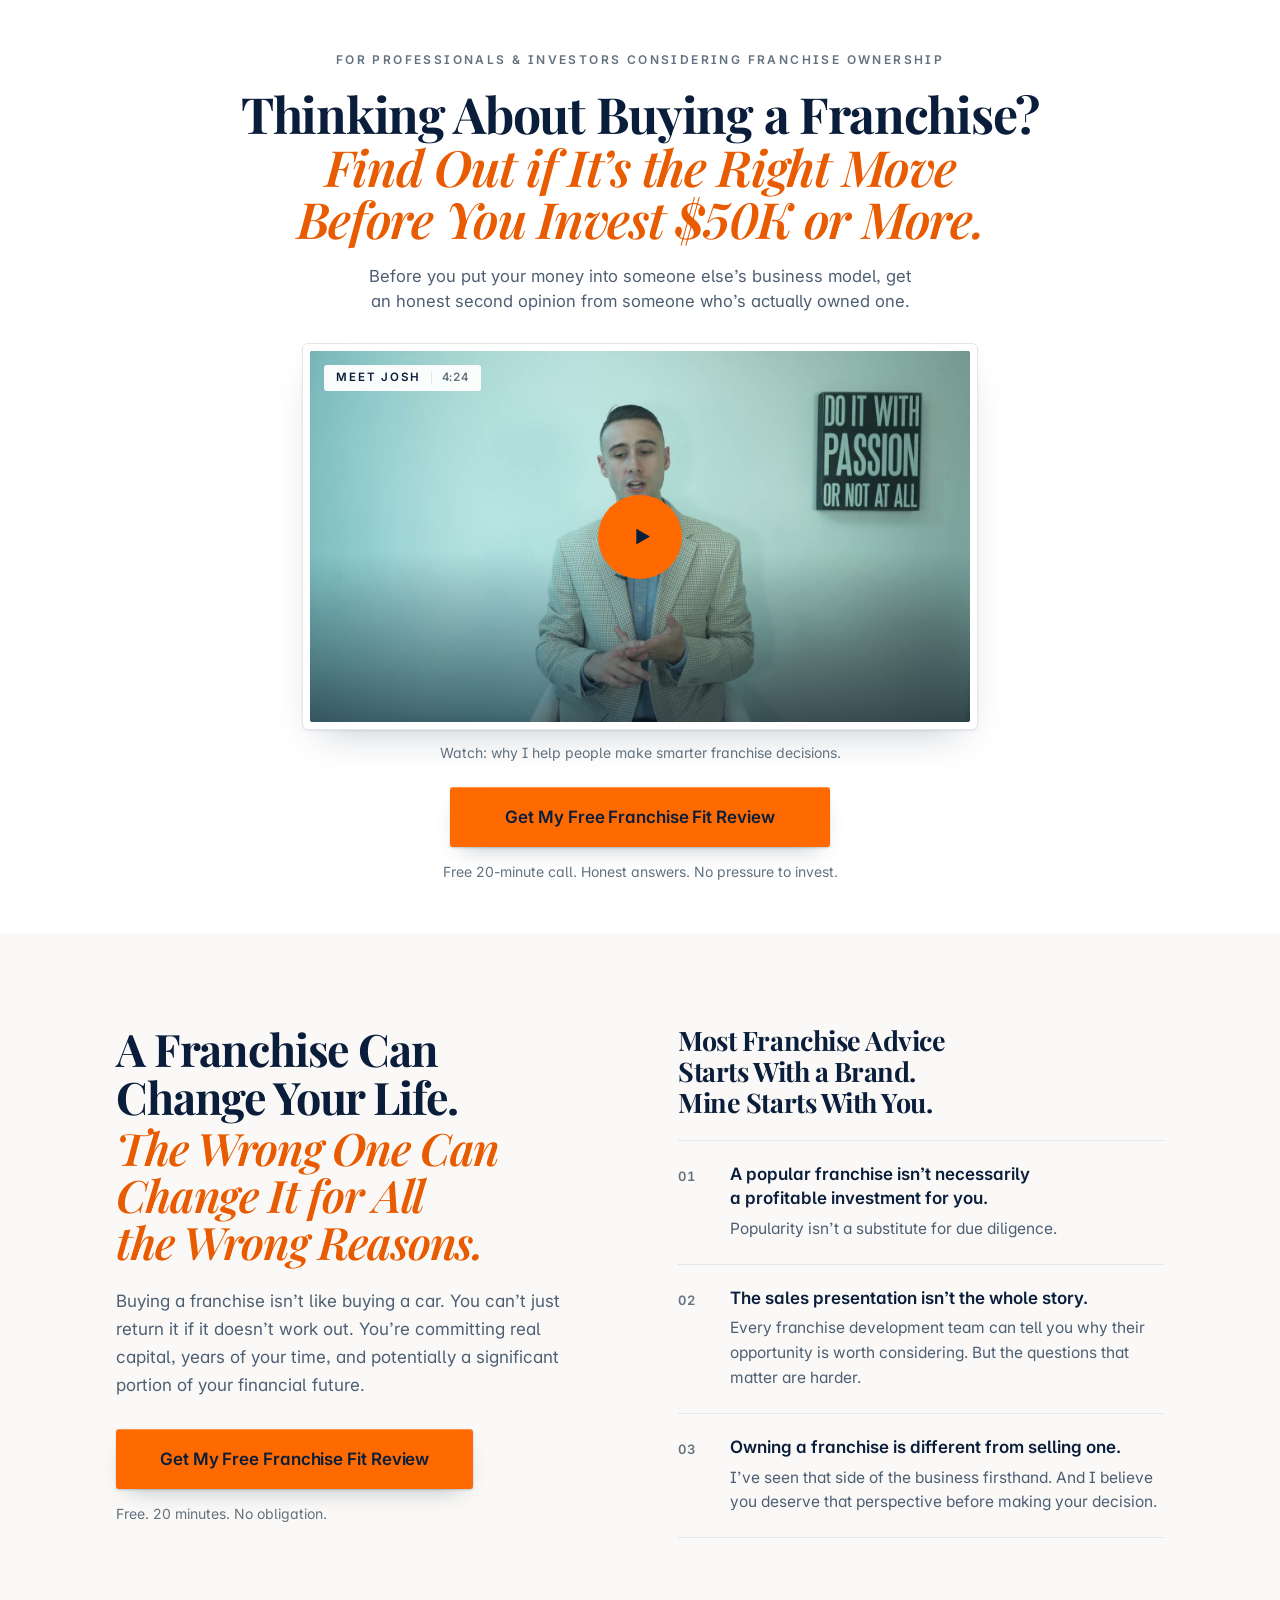
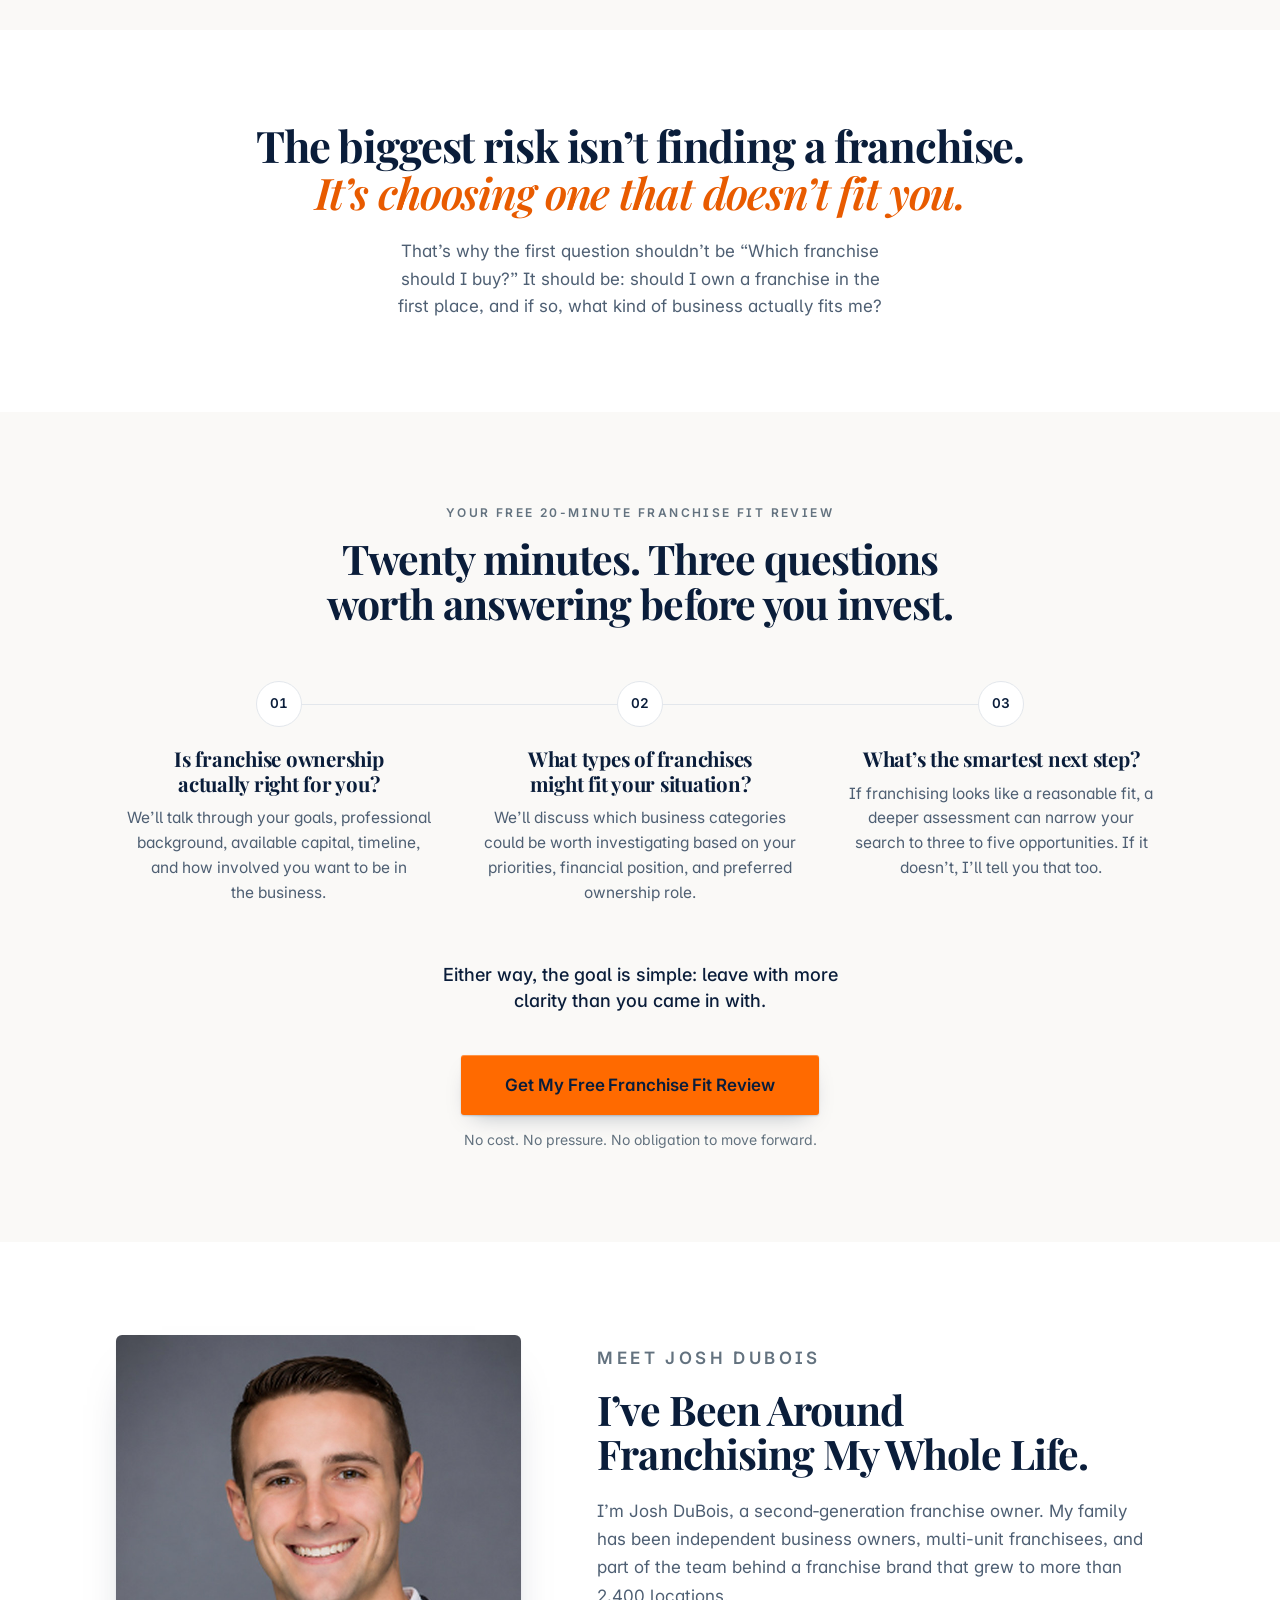
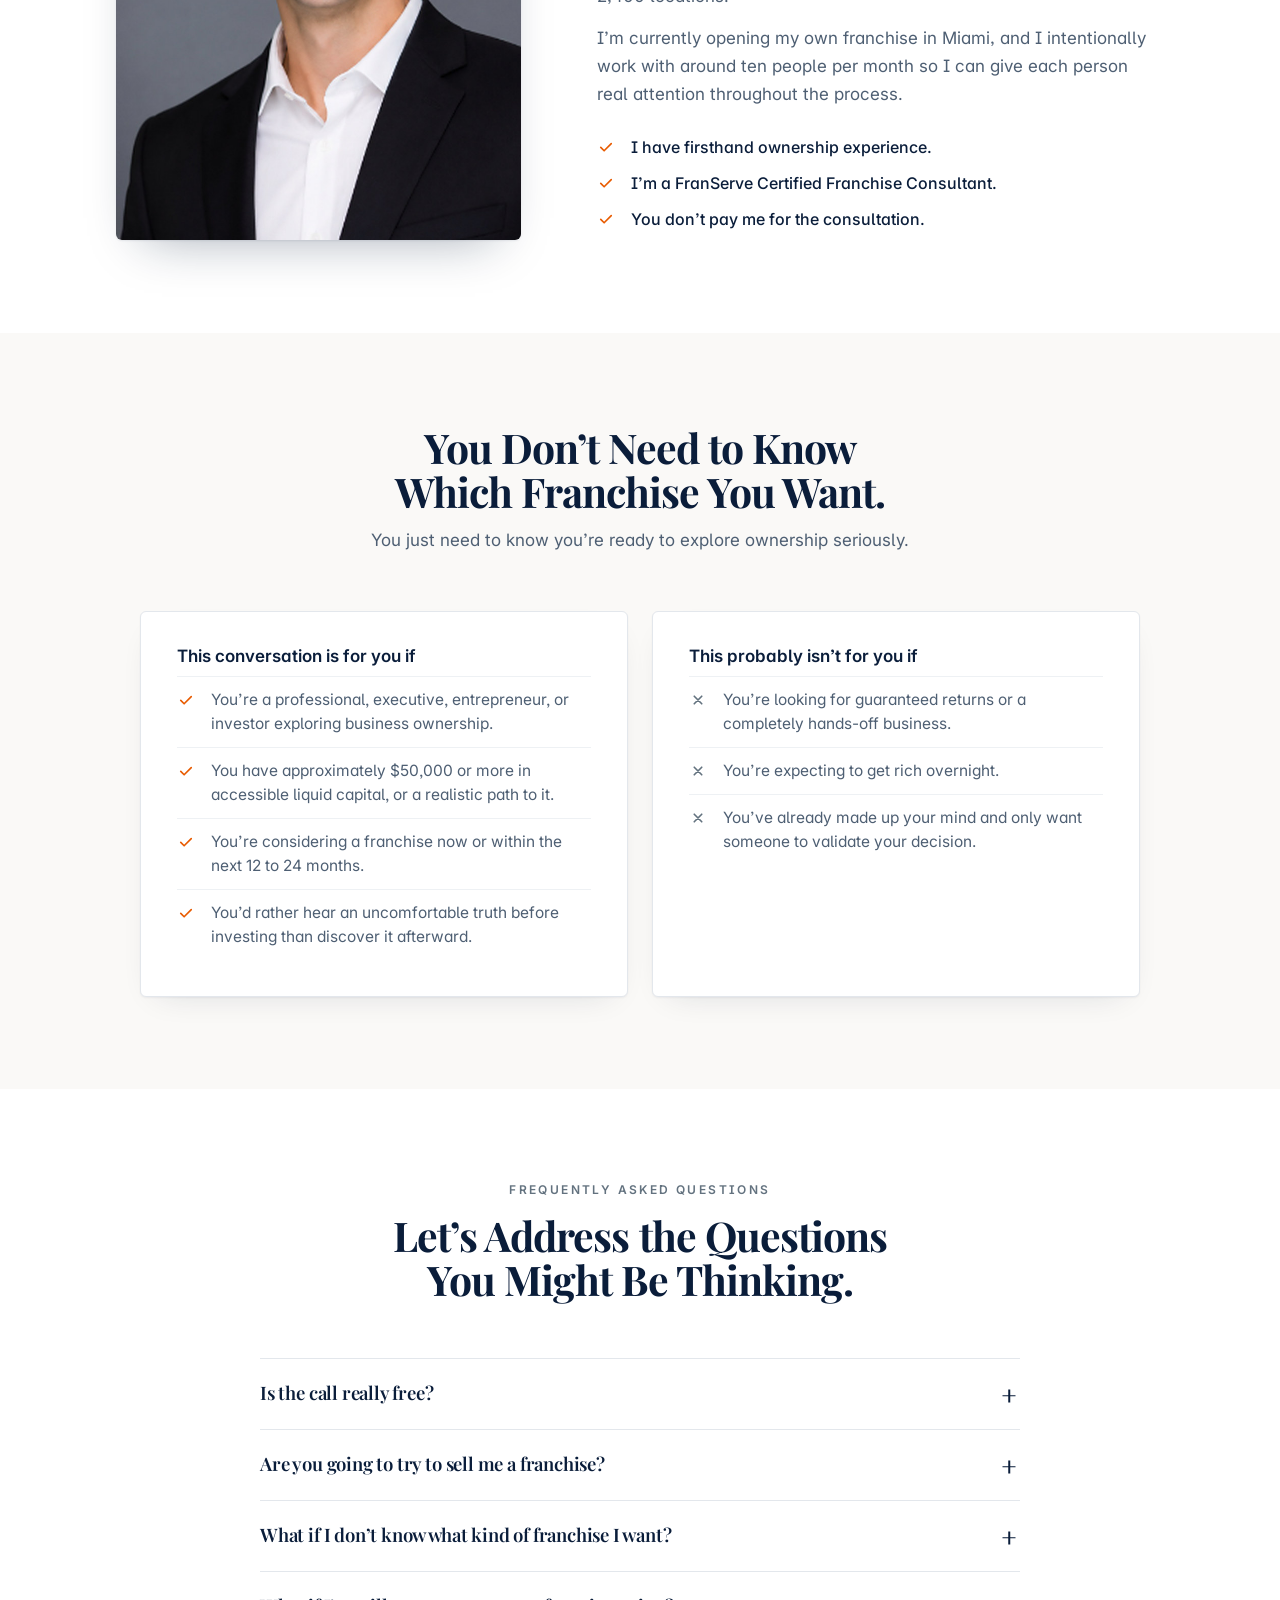
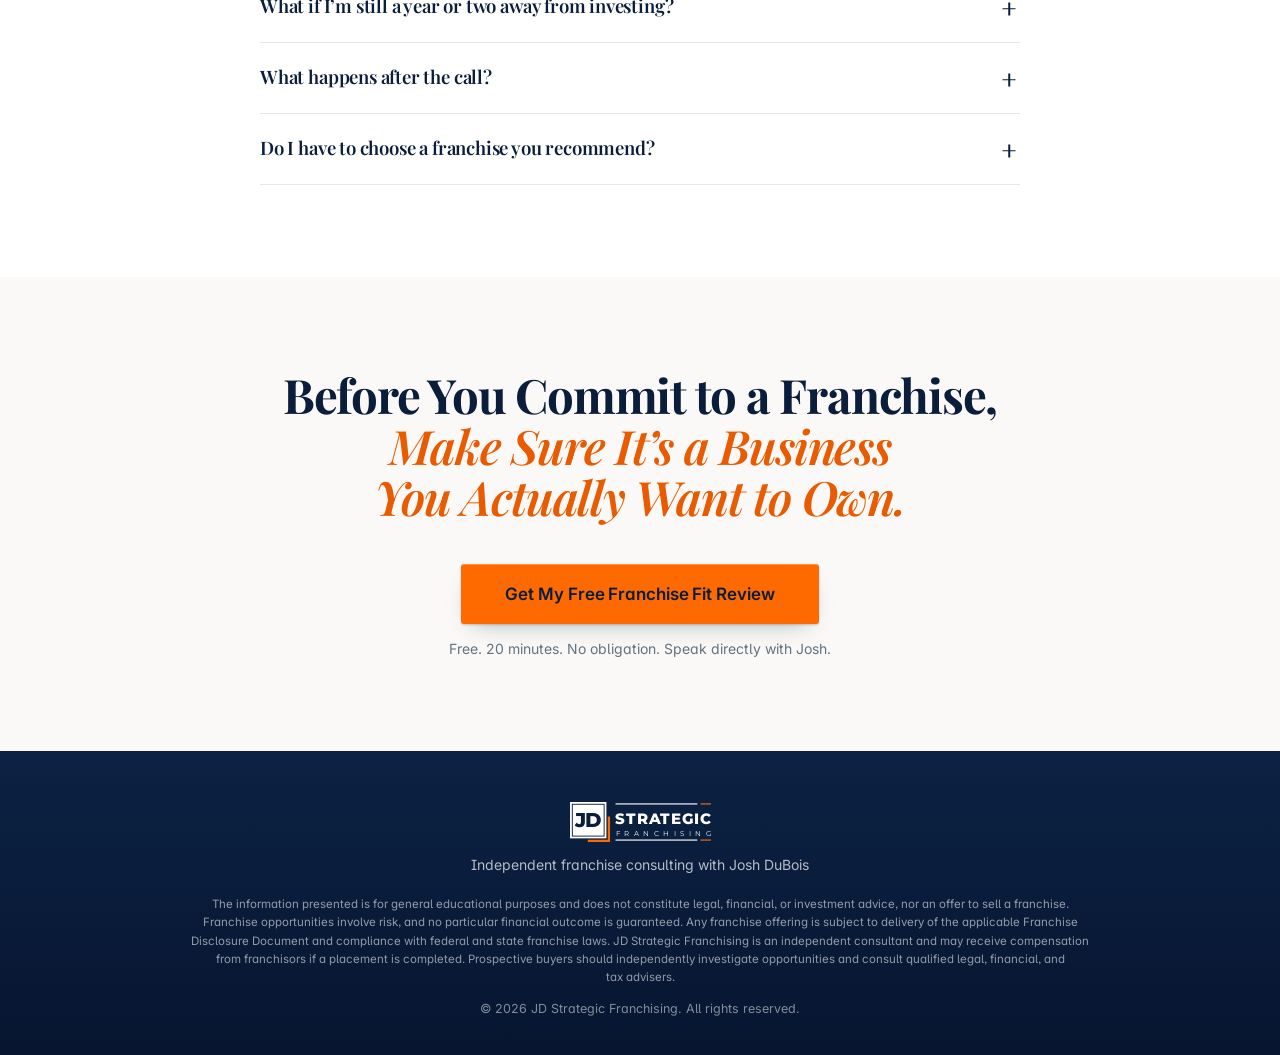
==== commit 59a151be: "Opt-in rebuilt clean on the Justin Gray skeleton: eight sections, nothing sticky, nothing under Meet" ====
--- a/index.html
+++ b/index.html
@@ -18,7 +18,7 @@
 <link rel="preconnect" href="https://fonts.gstatic.com" crossorigin>
 <link href="https://fonts.googleapis.com/css2?family=Playfair+Display:ital,wght@0,400..900;1,400..900&family=Inter:opsz,wght@14..32,400..700&family=Montserrat:wght@400;800&display=swap" rel="stylesheet">
 <link rel="preload" as="image" href="assets/vsl/poster.jpg">
-<link rel="stylesheet" href="assets/optin.css?v=553a1748d8">
+<link rel="stylesheet" href="assets/optin.css?v=54e291ee04">
 </head>
 <body>
 <svg width="0" height="0" style="position:absolute" aria-hidden="true">
@@ -64,7 +64,7 @@
           <button class="v-start" id="vStart" type="button" aria-label="Play Josh's video with sound: why I help people make smarter franchise decisions, 4 minutes 24 seconds">
             <span class="v-chip"><span>Meet Josh</span><i></i><span>4:24</span></span>
             <span class="v-play"><svg aria-hidden="true"><use href="#i-play"/></svg></span>
-                      </button>
+          </button>
           <span class="v-wait" aria-hidden="true"></span>
           <div class="v-bar" id="vBar">
             <button type="button" id="vToggle" aria-label="Pause"><svg aria-hidden="true"><use href="#i-pause"/></svg></button>
@@ -90,107 +90,47 @@
   </div>
 </section>
 
-<!-- 02 a note from josh -->
-<section class="note paper" aria-label="A note from Josh">
-  <div class="wrap">
-    <div class="col">
-      <p class="lead" data-r>I&rsquo;m Josh DuBois, a second&#8209;generation franchise owner. My family has been independent business owners, <span class="nw">multi-unit</span> franchisees, and part of the team behind a franchise brand that grew to more than 2,400 locations.</p>
-      <div class="prose" data-r style="--d:1">
-        <p>In one free, 20-minute conversation, we&rsquo;ll look at your goals, your capital, and your lifestyle to help you figure out whether franchising makes sense for you, and what your smartest next step might be.</p>
-      </div>
-      <p class="straight" data-r style="--d:2">No pressure. No obligation. And if I don&rsquo;t think franchising is right for you, I&rsquo;ll tell you.</p>
-      <div class="sign" data-r style="--d:3"><img src="assets/josh/face.jpg" width="104" height="104" alt="Josh DuBois"><div><b>Josh DuBois</b><span>FranServe Certified Franchise Consultant</span></div></div>
-    </div>
-  </div>
-</section>
-
-<!-- 03 the stakes: one grid, headline left, story right, then the question panel -->
-<section class="sec cream" aria-labelledby="h-stakes">
-  <div class="wrap">
-    <div class="split">
-      <div class="split-l">
-        <h2 class="h2" id="h-stakes" data-r>A Franchise Can Change Your Life. <span class="it br">The Wrong One Can Change It for All the Wrong Reasons.</span></h2>
-      </div>
-      <div class="split-r prose">
-        <p class="first" data-r>Buying a franchise isn&rsquo;t like buying a car. You can&rsquo;t just return it if it doesn&rsquo;t work out.</p>
-        <p data-r>You&rsquo;re committing real capital, years of your time, and potentially a significant portion of your financial future.</p>
-        <p data-r>And here&rsquo;s what most first-time buyers don&rsquo;t realize:</p>
-        <blockquote class="pq" data-r>The biggest risk isn&rsquo;t finding a franchise. It&rsquo;s choosing one that doesn&rsquo;t fit you.</blockquote>
-        <p data-r>A brand can have a great reputation, polished marketing, impressive growth, and an enthusiastic development team, and still be completely wrong for your financial situation, your goals, or the life you actually want to live.</p>
-      </div>
-    </div>
-    <div class="ask" data-r>
-      <div class="ask-old"><p class="k">That&rsquo;s why the first question shouldn&rsquo;t be:</p><p class="q">Which franchise should I buy?</p></div>
-      <div class="ask-new"><p class="k">It should be:</p><p class="q">Should I own a franchise in the first place, and if so, what kind of business actually fits me?</p></div>
-      <div class="ask-foot">
-        <p class="start">That&rsquo;s where we start.</p>
-        <div class="ask-act"><a class="btn" href="book.html">Get My Free Franchise Fit Review</a><p class="risk"><span class="nw">Free. 20 minutes.</span> <span class="nw">No obligation.</span></p></div>
-      </div>
-    </div>
-  </div>
-</section>
-
-<!-- 04 why most advice fails: the split grid, numbered on the same rail as the review steps -->
-<section class="sec paper" aria-labelledby="h-why">
-  <div class="wrap">
-    <div class="split">
-      <div class="split-l">
-        <h2 class="h2" id="h-why" data-r>Most Franchise Advice Starts With a Brand. <span class="it br">Mine Starts With You.</span></h2>
-        <p class="split-note" data-r>Because the wrong franchise can cost you a lot more than the franchise fee.</p>
-      </div>
-      <ol class="split-r args">
-        <li data-r><span class="n">01</span><div>
-          <h3>A popular franchise isn&rsquo;t necessarily a profitable investment for you.</h3>
-          <p>The name you recognize, the brand topping the rankings, or the opportunity everyone&rsquo;s talking about might not fit your market, capital, or personal goals.</p>
-          <p class="last">Popularity isn&rsquo;t a substitute for due diligence.</p>
-        </div></li>
-        <li data-r><span class="n">02</span><div>
-          <h3>The sales presentation isn&rsquo;t the whole story.</h3>
-          <p>Every franchise development team can tell you why their opportunity is worth considering. But the questions that matter are harder:</p>
-          <ul class="asks"><li>What does it really take to operate?</li><li>What support will you actually receive?</li><li>What do existing owners say?</li><li>What does the Franchise Disclosure Document reveal?</li></ul>
-          <p class="last">Those are the questions you need to investigate before signing anything.</p>
-        </div></li>
-        <li data-r><span class="n">03</span><div>
-          <h3>Owning a franchise is different from selling one.</h3>
-          <p>There&rsquo;s a difference between understanding how franchise deals get done and understanding what happens after the doors open.</p>
-          <p class="cast">The employees. The operations. The customers. The capital. The systems. The days when everything goes wrong.</p>
-          <p>I&rsquo;ve seen that side of the business firsthand.</p>
-          <p class="last">And I believe you deserve that perspective before making your decision.</p>
-        </div></li>
+<!-- 02 the problem: statement left, the three reasons right (the Justin problem section) -->
+<section class="sec cream" aria-labelledby="h-prob">
+  <div class="wrap prob">
+    <div class="prob-l">
+      <h2 id="h-prob" data-r>A Franchise Can Change Your Life. <span class="it br">The Wrong One Can Change It for All the Wrong Reasons.</span></h2>
+      <p data-r>Buying a franchise isn&rsquo;t like buying a car. You can&rsquo;t just return it if it doesn&rsquo;t work out. You&rsquo;re committing real capital, years of your time, and potentially a significant portion of your financial future.</p>
+      <div class="act left" data-r>
+        <a class="btn" href="book.html">Get My Free Franchise Fit Review</a>
+        <p class="risk"><span class="nw">Free. 20 minutes.</span> <span class="nw">No obligation.</span></p>
+      </div>
+    </div>
+    <div class="prob-r">
+      <h3 data-r>Most Franchise Advice Starts With a Brand. Mine Starts With You.</h3>
+      <ol class="nums">
+        <li data-r><span class="n">01</span><div><h4>A popular franchise isn&rsquo;t necessarily a profitable investment for you.</h4><p>Popularity isn&rsquo;t a substitute for due diligence.</p></div></li>
+        <li data-r><span class="n">02</span><div><h4>The sales presentation isn&rsquo;t the whole story.</h4><p>Every franchise development team can tell you why their opportunity is worth considering. But the questions that matter are harder.</p></div></li>
+        <li data-r><span class="n">03</span><div><h4>Owning a franchise is different from selling one.</h4><p>I&rsquo;ve seen that side of the business firsthand. And I believe you deserve that perspective before making your decision.</p></div></li>
       </ol>
     </div>
   </div>
 </section>
 
-<!-- 05 the turn: navy, copy left, Josh in Miami bleeding off the right edge -->
-<section class="turn dark" aria-labelledby="h-turn">
-  <div class="turn-in">
-    <div class="turn-copy">
-      <h2 class="h2" id="h-turn" data-r>What if You Could Get an Experienced Franchise Owner&rsquo;s Perspective Before You Became One?</h2>
-      <ul class="nots" data-r>
-        <li>Not another list of franchises.</li>
-        <li>Not someone rushing you toward the brand paying the biggest commission.</li>
-        <li>Not a conversation that assumes you should buy something.</li>
-      </ul>
-      <p class="real" data-r>A real conversation about whether franchise ownership makes sense for you.</p>
-      <p class="real-for it" data-r>That&rsquo;s what the Franchise Fit Review is for.</p>
-      <div class="turn-act" data-r><a class="btn" href="book.html">Get My Free Franchise Fit Review</a><p class="risk"><span class="nw">Free. 20 minutes.</span> <span class="nw">No obligation.</span></p></div>
-    </div>
-  </div>
-  <figure class="turn-fig" aria-hidden="true"><img src="assets/josh/miami.jpg" srcset="assets/josh/miami@640.jpg 640w, assets/josh/miami.jpg 1296w" sizes="(max-width:980px) 100vw, 50vw" width="1296" height="1440" alt="" loading="lazy" decoding="async"></figure>
-</section>
-
-<!-- 06 the franchise fit review -->
-<section class="sec paper" aria-labelledby="h-review">
-  <div class="wrap">
-    <div class="sec-head center">
+<!-- 03 the reframe -->
+<section class="sec paper reframe" aria-labelledby="h-re">
+  <div class="wrap center">
+    <h2 id="h-re" data-r>The biggest risk isn&rsquo;t finding a franchise. <span class="it br">It&rsquo;s choosing one that doesn&rsquo;t fit you.</span></h2>
+    <p class="lede" data-r>That&rsquo;s why the first question shouldn&rsquo;t be &ldquo;Which franchise should I buy?&rdquo; It should be: should I own a franchise in the first place, and if so, what kind of business actually fits me?</p>
+  </div>
+</section>
+
+<!-- 04 the franchise fit review -->
+<section class="sec cream" aria-labelledby="h-review">
+  <div class="wrap">
+    <div class="head center">
       <p class="eyebrow" data-r>Your Free 20-Minute Franchise Fit Review</p>
-      <h2 class="h2" id="h-review" data-r style="--d:1">Twenty minutes. Three questions worth answering before you invest.</h2>
+      <h2 id="h-review" data-r>Twenty minutes. Three questions worth answering before you invest.</h2>
     </div>
     <ol class="steps">
-      <li class="step" data-r><span class="dot">01</span><div><h3>Is franchise ownership actually right for you?</h3><p>We&rsquo;ll talk through your goals, professional background, available capital, timeline, and how involved you want to be in the business.</p><p class="punch">Because buying a franchise shouldn&rsquo;t mean buying yourself a job you hate.</p></div></li>
-      <li class="step" data-r style="--d:1"><span class="dot">02</span><div><h3>What types of franchises might fit your situation?</h3><p>We&rsquo;ll discuss which business categories could be worth investigating based on your priorities, financial position, and preferred ownership role.</p><p class="punch">Some opportunities may be worth exploring. Others may be worth crossing off your list immediately.</p></div></li>
-      <li class="step" data-r style="--d:2"><span class="dot">03</span><div><h3>What&rsquo;s the smartest next step?</h3><p>If franchising looks like a reasonable fit, I&rsquo;ll explain how a deeper assessment can narrow your search to three to five franchise opportunities that match your profile and are available in your target market.</p><p class="punch">If it doesn&rsquo;t look like a fit, I&rsquo;ll tell you that too.</p></div></li>
+      <li data-r><span class="dot">01</span><h3>Is franchise ownership actually right for you?</h3><p>We&rsquo;ll talk through your goals, professional background, available capital, timeline, and how involved you want to be in the business.</p></li>
+      <li data-r><span class="dot">02</span><h3>What types of franchises might fit your situation?</h3><p>We&rsquo;ll discuss which business categories could be worth investigating based on your priorities, financial position, and preferred ownership role.</p></li>
+      <li data-r><span class="dot">03</span><h3>What&rsquo;s the smartest next step?</h3><p>If franchising looks like a reasonable fit, a deeper assessment can narrow your search to three to five opportunities. If it doesn&rsquo;t, I&rsquo;ll tell you that too.</p></li>
     </ol>
     <p class="goal" data-r>Either way, the goal is simple: leave with more clarity than you came in with.</p>
     <div class="act" data-r>
@@ -200,135 +140,92 @@
   </div>
 </section>
 
-<!-- 07 meet josh: head, photo and story on the split; archive photos full width; four facts -->
-<section class="sec band" aria-labelledby="h-josh">
-  <div class="wrap">
-    <div class="host">
-      <div class="host-head">
-        <p class="eyebrow" data-r>Meet Josh DuBois</p>
-        <h2 id="h-josh" data-r>I&rsquo;ve Been Around Franchising My Whole Life. <span class="br">I Know There&rsquo;s More to Ownership Than What&rsquo;s in the Brochure.</span></h2>
-      </div>
-      <figure class="host-fig" data-r>
-        <div class="bezel"><span class="core"><img src="assets/josh/hero-portrait@800.jpg" srcset="assets/josh/hero-portrait@800.jpg 800w, assets/josh/hero-portrait.jpg 1276w" sizes="(max-width:980px) 300px, 420px" width="800" height="1000" alt="Josh DuBois, franchise owner and FranServe Certified Franchise Consultant" loading="lazy" decoding="async"></span></div>
-      </figure>
-      <div class="host-copy">
-        <div class="prose" data-r>
-          <p class="first">I&rsquo;m Josh DuBois.</p>
-          <p>My family&rsquo;s business journey started with independent restaurants. Then we became <span class="nw">multi-unit</span> franchise owners. Later, my family was involved in scaling a dry&#8209;cleaning franchise brand from roughly ten locations to more than 2,400.</p>
-          <p>I&rsquo;ve seen what franchising looks like from the independent owner&rsquo;s perspective, the franchisee&rsquo;s perspective, and the franchisor&rsquo;s perspective.</p>
-          <p><strong>And I&rsquo;m currently opening my own franchise in Miami.</strong></p>
-          <p>So when we talk about franchise ownership, we&rsquo;re not just talking about an investment on paper. We&rsquo;re talking about what it actually takes to own and operate a business.</p>
-          <p>Today, I&rsquo;m a FranServe Certified Franchise Consultant, and I help professionals and investors evaluate whether franchise ownership could be the right next chapter for them.</p>
-          <p>I intentionally work with around ten people per month so I can give each person real attention throughout the process.</p>
-        </div>
-        <div class="trio" data-r><p>Not just until they book a call.</p><p>Not just until they choose a brand.</p><p>But through the research, introductions, and <span class="nw">decision-making</span> process.</p></div>
-        <div class="prose" data-r>
-          <p>My job isn&rsquo;t to convince you that every franchise is a great opportunity. It&rsquo;s to help you ask better questions so you can make a more informed decision.</p>
-          <p><strong>And sometimes that means telling you not to move forward.</strong></p>
-        </div>
-      </div>
-    </div>
-    <div class="archive" data-r>
-      <figure><img src="assets/josh/story-2.jpg" width="1200" height="800" alt="The DuBois family business presenting a clothing drive check in 2016" loading="lazy" decoding="async"><figcaption><b>The family business, 2016</b> A clothing drive at one of the family&rsquo;s locations.</figcaption></figure>
-      <figure><img src="assets/josh/story-3.jpg" width="1200" height="800" alt="Josh DuBois at a franchise conference" loading="lazy" decoding="async"><figcaption><b>On the floor</b> Franchise conferences and expos.</figcaption></figure>
-    </div>
-    <div class="know">
-      <h3 class="know-h" data-r>A few things you should know about working with me:</h3>
-      <ul data-r>
-        <li><svg aria-hidden="true"><use href="#i-tick"/></svg><div><b>I have firsthand ownership experience.</b>Franchising isn&rsquo;t something I&rsquo;ve only learned from a course or sales presentation.</div></li>
-        <li><svg aria-hidden="true"><use href="#i-tick"/></svg><div><b>I&rsquo;m a certified franchise consultant.</b>I help you navigate the search and evaluation process.</div></li>
-        <li><svg aria-hidden="true"><use href="#i-tick"/></svg><div><b>You don&rsquo;t pay me for the consultation.</b>If you invest in a franchise I introduce, the franchisor may compensate me. I&rsquo;ll be transparent about that relationship.</div></li>
-        <li><svg aria-hidden="true"><use href="#i-tick"/></svg><div><b>I&rsquo;m selective about who I work with.</b>I want to spend my time helping people whose goals and circumstances make franchise ownership worth exploring.</div></li>
+<!-- 05 meet josh: photo, headline, two paragraphs, three facts. Nothing under it. -->
+<section class="sec paper" aria-labelledby="h-josh">
+  <div class="wrap host">
+    <figure class="host-fig" data-r><img src="assets/josh/hero-portrait@800.jpg" srcset="assets/josh/hero-portrait@800.jpg 800w, assets/josh/hero-portrait.jpg 1276w" sizes="(max-width:900px) 100vw, 440px" width="800" height="1000" alt="Josh DuBois, franchise owner and FranServe Certified Franchise Consultant" loading="lazy" decoding="async"></figure>
+    <div class="host-copy">
+      <p class="eyebrow" data-r>Meet Josh DuBois</p>
+      <h2 id="h-josh" data-r>I&rsquo;ve Been Around Franchising My Whole Life.</h2>
+      <p data-r>I&rsquo;m Josh DuBois, a second&#8209;generation franchise owner. My family has been independent business owners, <span class="nw">multi-unit</span> franchisees, and part of the team behind a franchise brand that grew to more than 2,400 locations.</p>
+      <p data-r>I&rsquo;m currently opening my own franchise in Miami, and I intentionally work with around ten people per month so I can give each person real attention throughout the process.</p>
+      <ul class="checks" data-r>
+        <li><svg aria-hidden="true"><use href="#i-tick"/></svg>I have firsthand ownership experience.</li>
+        <li><svg aria-hidden="true"><use href="#i-tick"/></svg>I&rsquo;m a FranServe Certified Franchise Consultant.</li>
+        <li><svg aria-hidden="true"><use href="#i-tick"/></svg>You don&rsquo;t pay me for the consultation.</li>
       </ul>
     </div>
-    <div class="act" data-r>
-      <a class="btn" href="book.html">Get My Free Franchise Fit Review</a>
-      <p class="risk">Free 20-minute Franchise Fit Review.</p>
-    </div>
-  </div>
-</section>
-
-<!-- 08 who it is for: same grid, headline left, both lists in one panel -->
-<section class="sec paper" id="fit" aria-labelledby="h-fit">
-  <div class="wrap">
-    <div class="split">
-      <div class="split-l">
-        <h2 class="h2" id="h-fit" data-r>You Don&rsquo;t Need to Know Which Franchise You Want. <span class="br soft">You Just Need to Know You&rsquo;re Ready to Explore Ownership Seriously.</span></h2>
-        <p class="split-note" data-r>You don&rsquo;t need to have all the answers before the call. Figuring out what to investigate is the point.</p>
-        <div class="split-act" data-r><a class="btn" href="book.html">Get My Free Franchise Fit Review</a><p class="risk"><span class="nw">Free. 20 minutes.</span> <span class="nw">No obligation.</span></p></div>
-      </div>
-      <div class="split-r">
-        <div class="lists" data-r>
-          <div class="grp yes">
-            <h3>This conversation is for you if:</h3>
-            <ul>
-              <li><svg aria-hidden="true"><use href="#i-tick"/></svg><span>You&rsquo;re a professional, executive, entrepreneur, or investor exploring business ownership.</span></li>
-              <li><svg aria-hidden="true"><use href="#i-tick"/></svg><span>You have approximately $50,000 or more in accessible liquid capital, or a realistic path to it.</span></li>
-              <li><svg aria-hidden="true"><use href="#i-tick"/></svg><span>You&rsquo;re considering a franchise now or within the next 12 to 24 months.</span></li>
-              <li><svg aria-hidden="true"><use href="#i-tick"/></svg><span>You want to understand the financial and operational realities, not just the potential upside.</span></li>
-              <li><svg aria-hidden="true"><use href="#i-tick"/></svg><span>You&rsquo;re open to a proven operating system, but you want to make sure it&rsquo;s the right system for you.</span></li>
-              <li><svg aria-hidden="true"><use href="#i-tick"/></svg><span>You&rsquo;d rather hear an uncomfortable truth before investing than discover it afterward.</span></li>
-            </ul>
-          </div>
-          <div class="grp no">
-            <h3>This probably isn&rsquo;t for you if:</h3>
-            <ul>
-              <li><svg aria-hidden="true"><use href="#i-cross"/></svg><span>You&rsquo;re looking for guaranteed returns or a completely hands-off business.</span></li>
-              <li><svg aria-hidden="true"><use href="#i-cross"/></svg><span>You&rsquo;re expecting to get rich overnight.</span></li>
-              <li><svg aria-hidden="true"><use href="#i-cross"/></svg><span>You&rsquo;re unwilling to review financial information or speak with existing owners.</span></li>
-              <li><svg aria-hidden="true"><use href="#i-cross"/></svg><span>You&rsquo;ve already made up your mind and only want someone to validate your decision.</span></li>
-            </ul>
-          </div>
-        </div>
-      </div>
-    </div>
-  </div>
-</section>
-
-<!-- 09 faq -->
-<section class="sec cream" aria-labelledby="h-faq">
-  <div class="wrap">
-    <div class="sec-head center">
-      <p class="eyebrow" data-r>Frequently asked questions</p>
-      <h2 class="h2" id="h-faq" data-r style="--d:1">Let&rsquo;s Address the Questions You Might Be Thinking.</h2>
+  </div>
+</section>
+
+<!-- 06 is this call right for you -->
+<section class="sec cream" id="fit" aria-labelledby="h-fit">
+  <div class="wrap">
+    <div class="head center">
+      <h2 id="h-fit" data-r>You Don&rsquo;t Need to Know Which Franchise You Want.</h2>
+      <p class="lede" data-r>You just need to know you&rsquo;re ready to explore ownership seriously.</p>
+    </div>
+    <div class="qual">
+      <div class="qcard" data-r>
+        <h3>This conversation is for you if</h3>
+        <ul>
+          <li><svg aria-hidden="true"><use href="#i-tick"/></svg><span>You&rsquo;re a professional, executive, entrepreneur, or investor exploring business ownership.</span></li>
+          <li><svg aria-hidden="true"><use href="#i-tick"/></svg><span>You have approximately $50,000 or more in accessible liquid capital, or a realistic path to it.</span></li>
+          <li><svg aria-hidden="true"><use href="#i-tick"/></svg><span>You&rsquo;re considering a franchise now or within the next 12 to 24 months.</span></li>
+          <li><svg aria-hidden="true"><use href="#i-tick"/></svg><span>You&rsquo;d rather hear an uncomfortable truth before investing than discover it afterward.</span></li>
+        </ul>
+      </div>
+      <div class="qcard no" data-r>
+        <h3>This probably isn&rsquo;t for you if</h3>
+        <ul>
+          <li><svg aria-hidden="true"><use href="#i-cross"/></svg><span>You&rsquo;re looking for guaranteed returns or a completely hands-off business.</span></li>
+          <li><svg aria-hidden="true"><use href="#i-cross"/></svg><span>You&rsquo;re expecting to get rich overnight.</span></li>
+          <li><svg aria-hidden="true"><use href="#i-cross"/></svg><span>You&rsquo;ve already made up your mind and only want someone to validate your decision.</span></li>
+        </ul>
+      </div>
+    </div>
+  </div>
+</section>
+
+<!-- 07 faq -->
+<section class="sec paper" aria-labelledby="h-faq">
+  <div class="wrap">
+    <div class="head center">
+      <p class="eyebrow" data-r>Frequently Asked Questions</p>
+      <h2 id="h-faq" data-r>Let&rsquo;s Address the Questions You Might Be Thinking.</h2>
     </div>
     <div class="faq" data-r>
       <div class="faq-i"><button class="faq-q" type="button" aria-expanded="false"><span>Is the call really free?</span><span class="faq-ic" aria-hidden="true"></span></button><div class="faq-a"><div class="in"><p>Yes. There&rsquo;s no fee for the consultation and no obligation to invest in anything.</p><p>If you eventually move forward with a franchise I introduce, I may receive compensation from the franchisor. I&rsquo;ll explain that relationship openly.</p></div></div></div>
-      <div class="faq-i"><button class="faq-q" type="button" aria-expanded="false"><span>Are you going to try to sell me a franchise?</span><span class="faq-ic" aria-hidden="true"></span></button><div class="faq-a"><div class="in"><p>The purpose of our first conversation is to understand your situation and evaluate whether franchising is even worth exploring.</p><p>If it is, we can discuss possible next steps. If it isn&rsquo;t, I&rsquo;ll say so.</p><p>You make the final decision, and there&rsquo;s no pressure to move forward.</p></div></div></div>
-      <div class="faq-i"><button class="faq-q" type="button" aria-expanded="false"><span>What if I don&rsquo;t know what kind of franchise I want?</span><span class="faq-ic" aria-hidden="true"></span></button><div class="faq-a"><div class="in"><p>That&rsquo;s completely fine.</p><p>In fact, I&rsquo;d rather start with your goals, finances, and lifestyle than have you fall in love with a brand before you&rsquo;ve evaluated whether it fits.</p></div></div></div>
-      <div class="faq-i"><button class="faq-q" type="button" aria-expanded="false"><span>What if I&rsquo;m still a year or two away from investing?</span><span class="faq-ic" aria-hidden="true"></span></button><div class="faq-a"><div class="in"><p>That&rsquo;s fine if you&rsquo;re seriously considering ownership and want to understand what it would take.</p><p>Planning ahead can give you more time to evaluate your options.</p></div></div></div>
-      <div class="faq-i"><button class="faq-q" type="button" aria-expanded="false"><span>What happens after the call?</span><span class="faq-ic" aria-hidden="true"></span></button><div class="faq-a"><div class="in"><p>If we both agree it makes sense to continue, I&rsquo;ll walk you through a more detailed assessment of your background, financial criteria, preferred role, and business goals.</p><p>From there, we can explore a shortlist of franchise brands that meet your criteria and are available in your market.</p><p>You&rsquo;ll still need to conduct your own due diligence, review the relevant Franchise Disclosure Documents, and consult appropriate legal and financial professionals before making an investment.</p></div></div></div>
-      <div class="faq-i"><button class="faq-q" type="button" aria-expanded="false"><span>Do I have to choose a franchise you recommend?</span><span class="faq-ic" aria-hidden="true"></span></button><div class="faq-a"><div class="in"><p>Absolutely not.</p><p>My role is to help you evaluate options and understand the process. Your investment decision is always yours.</p></div></div></div>
-    </div>
-  </div>
-</section>
-
-<!-- 10 close, footer folded in -->
-<section class="dark close" id="close" aria-labelledby="h-close">
-  <div class="wrap">
+      <div class="faq-i"><button class="faq-q" type="button" aria-expanded="false"><span>Are you going to try to sell me a franchise?</span><span class="faq-ic" aria-hidden="true"></span></button><div class="faq-a"><div class="in"><p>The purpose of our first conversation is to understand your situation and evaluate whether franchising is even worth exploring.</p><p>If it is, we can discuss possible next steps. If it isn&rsquo;t, I&rsquo;ll say so. You make the final decision, and there&rsquo;s no pressure to move forward.</p></div></div></div>
+      <div class="faq-i"><button class="faq-q" type="button" aria-expanded="false"><span>What if I don&rsquo;t know what kind of franchise I want?</span><span class="faq-ic" aria-hidden="true"></span></button><div class="faq-a"><div class="in"><p>That&rsquo;s completely fine. In fact, I&rsquo;d rather start with your goals, finances, and lifestyle than have you fall in love with a brand before you&rsquo;ve evaluated whether it fits.</p></div></div></div>
+      <div class="faq-i"><button class="faq-q" type="button" aria-expanded="false"><span>What if I&rsquo;m still a year or two away from investing?</span><span class="faq-ic" aria-hidden="true"></span></button><div class="faq-a"><div class="in"><p>That&rsquo;s fine if you&rsquo;re seriously considering ownership and want to understand what it would take. Planning ahead can give you more time to evaluate your options.</p></div></div></div>
+      <div class="faq-i"><button class="faq-q" type="button" aria-expanded="false"><span>What happens after the call?</span><span class="faq-ic" aria-hidden="true"></span></button><div class="faq-a"><div class="in"><p>If we both agree it makes sense to continue, I&rsquo;ll walk you through a more detailed assessment of your background, financial criteria, preferred role, and business goals. From there, we can explore a shortlist of franchise brands that meet your criteria and are available in your market.</p><p>You&rsquo;ll still need to conduct your own due diligence, review the relevant Franchise Disclosure Documents, and consult appropriate legal and financial professionals before making an investment.</p></div></div></div>
+      <div class="faq-i"><button class="faq-q" type="button" aria-expanded="false"><span>Do I have to choose a franchise you recommend?</span><span class="faq-ic" aria-hidden="true"></span></button><div class="faq-a"><div class="in"><p>Absolutely not. My role is to help you evaluate options and understand the process. Your investment decision is always yours.</p></div></div></div>
+    </div>
+  </div>
+</section>
+
+<!-- 08 close -->
+<section class="sec cream close" id="close" aria-labelledby="h-close">
+  <div class="wrap center">
     <h2 id="h-close" data-r>Before You Commit to a Franchise, <span class="it br">Make Sure It&rsquo;s a Business You Actually Want to Own.</span></h2>
-    <div class="or" data-r style="--d:1">
-      <p>You can spend months researching brands.</p>
-      <p>You can scroll through hundreds of franchise listings.</p>
-      <p>You can sit through presentation after presentation, trying to separate the opportunity from the sales pitch.</p>
-      <p class="yes">Or you can start with one honest conversation about your goals, your money, and what ownership would really mean for you.</p>
-    </div>
-    <p class="lede" data-r>Twenty minutes won&rsquo;t tell you everything you need to know before buying a franchise. But it can help you figure out what to investigate next, and whether the journey is worth continuing at all.</p>
-    <p class="coda" data-r>Sometimes the best investment decision is the one you don&rsquo;t make. Let&rsquo;s make sure you ask the right questions before making yours.</p>
     <div class="act" data-r>
       <a class="btn" href="book.html">Get My Free Franchise Fit Review</a>
       <p class="risk"><span class="nw">Free. 20 minutes.</span> <span class="nw">No obligation.</span> <span class="nw">Speak directly with Josh.</span></p>
     </div>
-    <footer class="foot">
-      <svg class="logo" role="img" aria-label="JD Strategic Franchising"><use href="#jd-mark"/></svg>
-      <p class="tag">Independent franchise consulting with Josh DuBois</p>
-      <p class="legal">The information presented is for general educational purposes and does not constitute legal, financial, or investment advice, nor an offer to sell a franchise. Franchise opportunities involve risk, and no particular financial outcome is guaranteed. Any franchise offering is subject to delivery of the applicable Franchise Disclosure Document and compliance with federal and state franchise laws. JD Strategic Franchising is an independent consultant and may receive compensation from franchisors if a placement is completed. Prospective buyers should independently investigate opportunities and consult qualified legal, financial, and tax advisers.</p>
-      <p class="copy">&copy; 2026 JD Strategic Franchising. All rights reserved.</p>
-    </footer>
-  </div>
-</section>
+  </div>
+</section>
+
+
 
 </main>
+
+<footer class="site-foot">
+  <svg class="logo" role="img" aria-label="JD Strategic Franchising"><use href="#jd-mark"/></svg>
+  <p class="tag">Independent franchise consulting with Josh DuBois</p>
+  <p class="legal">The information presented is for general educational purposes and does not constitute legal, financial, or investment advice, nor an offer to sell a franchise. Franchise opportunities involve risk, and no particular financial outcome is guaranteed. Any franchise offering is subject to delivery of the applicable Franchise Disclosure Document and compliance with federal and state franchise laws. JD Strategic Franchising is an independent consultant and may receive compensation from franchisors if a placement is completed. Prospective buyers should independently investigate opportunities and consult qualified legal, financial, and tax advisers.</p>
+  <p class="copy">&copy; 2026 JD Strategic Franchising. All rights reserved.</p>
+</footer>
 
 <div class="dock" id="dock"><a class="btn" href="book.html">Get My Free Franchise Fit Review</a></div>
 
--- a/assets/optin.css
+++ b/assets/optin.css
@@ -1,4 +1,4 @@
-/* JD Strategic Franchising: the opt-in (VSL) page, long-form. Funnel register: centered hero, one action, one accent.
+/* JD Strategic Franchising: the opt-in (VSL) page. A clean funnel on the approved Justin Gray skeleton: one idea per section, nothing sticky.
    Tokens are the live site's (builds/jd-strategic-site/assets/site.css). Hero anatomy is the approved Justin Gray opt-in.
    ASCII only. */
 *,*::before,*::after{box-sizing:border-box}
@@ -36,7 +36,7 @@
 .it{font-style:italic;color:var(--accent-text);font-weight:600}
 .br{display:block}
 .eyebrow{font-size:12px;font-weight:600;letter-spacing:.2em;text-transform:uppercase;color:var(--muted);line-height:1.5}
-.sec{padding-block:clamp(80px,8vw,128px)}
+.sec{padding-block:clamp(72px,7.2vw,112px)}
 .paper{background:#fff}
 .cream{background:var(--cream)}
 .band{background:var(--cream)}
@@ -62,7 +62,10 @@
 .btn:active{transform:scale(.975)}
 .risk{font-size:14px;color:var(--muted);margin-top:14px;line-height:1.5;text-wrap:balance;text-align:center}
 .dark .risk{color:rgba(255,255,255,.52)}
-.act{display:flex;flex-direction:column;align-items:center;margin-top:clamp(34px,3.4vw,48px)}
+.act{display:flex;flex-direction:column;align-items:center;margin-top:clamp(32px,3.2vw,44px)}
+.act.left{align-items:flex-start}
+.act.left .risk{text-align:left}
+.nw{white-space:nowrap}
 
 /* ================= 01 hero: eyebrow, headline, sub, VSL, button ================= */
 .hero{padding:clamp(36px,4vw,56px) 0 clamp(40px,4vw,56px);text-align:center}
@@ -117,184 +120,102 @@
 .v-end p{font-family:var(--fd);font-size:clamp(20px,2.4vw,32px);font-weight:700;color:#fff;letter-spacing:-.016em;line-height:1.15;max-width:22ch}
 .v-end .again{font-size:14px;font-weight:600;color:rgba(255,255,255,.82);text-decoration:underline;text-underline-offset:3px;padding:6px}
 
-/* ================= 02 the note from josh ================= */
-.note{padding:clamp(56px,5.6vw,88px) 0 clamp(80px,7.4vw,116px)}
-.note .col{border-top:1px solid var(--hairline);padding-top:clamp(40px,4vw,56px);text-align:center;max-width:820px}
-.note .prose p{margin-inline:auto}
-.note .lead{margin-bottom:22px}
-.note .prose p{max-width:none}
-.sign{display:flex;justify-content:center;text-align:left;align-items:center;gap:14px;margin-top:30px;padding-top:24px;border-top:1px solid var(--hairline-2)}
-.sign img{width:52px;height:52px;border-radius:50%;object-fit:cover;flex:none}
-.sign b{display:block;font-family:var(--fd);font-size:18px;font-weight:700;letter-spacing:-.01em}
-.sign span{font-size:14px;color:var(--muted)}
-.straight{margin-top:24px;font-size:clamp(17px,1.3vw,19px);font-weight:600;color:var(--ink);line-height:1.5}
-
-/* ================= shared: the split grid (headline left, copy right) ================= */
-.split{display:grid;grid-template-columns:minmax(0,5fr) minmax(0,7fr);gap:clamp(36px,6vw,104px);align-items:start}
-.split-l{position:sticky;top:48px}
-.split-l .h2{font-size:clamp(30px,3.2vw,46px);line-height:1.08;letter-spacing:-.024em}
-.split-l .h2 .br{margin-top:4px}
-.split-l .soft{font-style:italic;font-weight:600;color:var(--ink);margin-top:4px}
-.split-act{margin-top:28px;display:flex;flex-direction:column;align-items:flex-start}
-.split-act .risk{text-align:left}
-#h-fit{font-size:clamp(28px,2.7vw,40px)}
-#fit .split{grid-template-columns:repeat(2,minmax(0,1fr))}
-.split-note{margin-top:28px;padding-top:24px;border-top:1px solid var(--hairline);font-size:17px;line-height:1.6;color:var(--ink);font-weight:500;max-width:34ch}
-.split-r.prose p{max-width:60ch}
-.prose p.first{font-size:clamp(19px,1.45vw,21.5px);line-height:1.5;color:var(--ink);font-weight:600}
-.pq{margin:34px 0;padding:4px 0 4px 26px;border-left:2px solid var(--ink);font-family:var(--fd);font-size:clamp(25px,2.3vw,33px);font-weight:700;line-height:1.2;letter-spacing:-.018em;color:var(--ink);text-wrap:balance}
-
-/* ================= 03 the question panel: one object, two halves, one footer ================= */
-.ask{display:grid;grid-template-columns:repeat(2,minmax(0,1fr));margin-top:clamp(56px,6vw,88px);border:1px solid var(--hairline);border-radius:6px;overflow:hidden;background:#fff;box-shadow:0 1px 2px rgba(10,29,58,.06),0 12px 32px -16px rgba(10,29,58,.18)}
-.ask .k{font-size:12px;font-weight:600;letter-spacing:.16em;text-transform:uppercase;margin-bottom:16px}
-.ask .q{font-family:var(--fd);font-size:clamp(23px,2.2vw,31px);font-weight:700;line-height:1.2;letter-spacing:-.016em;text-wrap:balance}
-.ask-old,.ask-new{padding:clamp(28px,3.2vw,48px)}
-.ask-old{background:#fff}
-.ask-old .k{color:var(--muted)}
-.ask-old .q{white-space:nowrap;color:#8794A3;text-decoration:line-through;text-decoration-thickness:2px;text-decoration-color:rgba(10,29,58,.3)}
-.ask-new{background-color:var(--ink);background-image:var(--lit-navy)}
-.ask-new .k{color:rgba(255,255,255,.6)}
-.ask-new .q{color:#fff}
-.ask-foot{grid-column:1 / -1;display:grid;grid-template-columns:repeat(2,minmax(0,1fr));align-items:start;border-top:1px solid var(--hairline);background:#fff}
-.ask-foot>*{padding:clamp(22px,2.4vw,32px) clamp(28px,3.2vw,48px)}
-.ask-foot .start{padding-top:calc(clamp(22px,2.4vw,32px) + 12px)}
-.start{font-family:var(--fd);font-size:clamp(23px,2.1vw,30px);font-weight:700;color:var(--ink);letter-spacing:-.016em}
-.ask-act{display:flex;flex-direction:column;align-items:flex-start;gap:12px}
-.ask-act .risk{margin:0;text-align:left}
-
-/* ================= shared: the numbered dot (review steps and the advice rail) ================= */
-.dot{position:relative;z-index:1;width:46px;height:46px;border-radius:50%;display:grid;place-items:center;background:#fff;border:1px solid var(--hairline);font-size:13.5px;font-weight:600;color:var(--ink);font-variant-numeric:tabular-nums;flex:none}
-
-/* ================= 04 why most advice fails: numbered rows in the split ================= */
-.args>li{display:grid;grid-template-columns:52px minmax(0,1fr);gap:20px;padding:clamp(28px,3vw,40px) 0;border-top:1px solid var(--hairline)}
-.args>li:first-child{padding-top:0;border-top:0}
-.args .n{font-family:var(--fd);font-size:22px;font-weight:700;color:var(--ink);line-height:1.3;font-variant-numeric:lining-nums}
-.args h3{font-size:clamp(21px,1.75vw,25px);letter-spacing:-.014em;line-height:1.2;margin:0 0 14px}
-.args p{font-size:16.5px;line-height:1.66;max-width:58ch}
-.args p+p,.args p+ul,.args ul+p{margin-top:14px}
-.args .last{color:var(--ink);font-weight:600}
-.asks{padding-left:0;border-bottom:1px solid var(--hairline)}
-.asks li{font-size:17px;color:var(--ink);line-height:1.45;padding:12px 0;border-top:1px solid var(--hairline);text-wrap:balance}
-.cast{font-size:17px;color:var(--ink);font-weight:600;line-height:1.6}
-
-/* ================= 05 the turn: navy, copy left, the Miami photograph bleeding off the right edge ================= */
-.turn{position:relative;overflow:hidden;padding:0}
-.turn-in{width:100%;max-width:1160px;margin:0 auto;padding:clamp(96px,9vw,144px) var(--gut);position:relative;z-index:1}
-.turn-copy{max-width:min(480px,calc(50vw - var(--gut) - 96px))}
-.turn .h2{font-size:clamp(30px,3.2vw,46px);line-height:1.08;letter-spacing:-.024em}
-.turn .nots{margin-top:36px}
-.nots{border-top:1px solid rgba(255,255,255,.14)}
-.nots li{padding:18px 0;border-bottom:1px solid rgba(255,255,255,.12);font-size:clamp(17px,1.35vw,19.5px);line-height:1.45;color:rgba(255,255,255,.62)}
-.real{margin-top:34px;font-family:var(--fd);font-size:clamp(24px,2.1vw,31px);font-weight:700;color:#fff;line-height:1.2;letter-spacing:-.018em}
-.real-for{text-wrap:balance;line-height:1.25;margin-top:12px;font-family:var(--fd);font-size:clamp(20px,1.7vw,24px)}
-.turn-fig{position:absolute;top:0;right:0;bottom:0;width:50%;margin:0;z-index:0;-webkit-mask-image:linear-gradient(to right,transparent 0,#000 45%);mask-image:linear-gradient(to right,transparent 0,#000 45%)}
-.turn-fig img{width:100%;height:100%;object-fit:cover;object-position:46% 22%}
-.turn-fig::after{content:"";position:absolute;inset:0;background:linear-gradient(to bottom,rgba(7,21,48,.7),rgba(7,21,48,0) 35%),linear-gradient(to top,rgba(7,21,48,.5),rgba(7,21,48,0) 30%);pointer-events:none}
-.turn-act{margin-top:32px;display:flex;flex-direction:column;align-items:flex-start}
-.turn-act .risk{text-align:left;color:rgba(255,255,255,.55)}
-
-/* ================= 06 the franchise fit review ================= */
-.sec-head{max-width:820px;margin:0 auto clamp(44px,4.6vw,64px)}
-.sec-head .eyebrow{margin-bottom:16px}
-.sec-head .lede{margin-top:16px}
-.steps{position:relative;display:grid;grid-template-columns:repeat(3,minmax(0,1fr));gap:clamp(24px,3vw,48px)}
-.steps::before{content:"";position:absolute;left:23px;top:23px;height:1px;width:calc((100% - 2 * clamp(24px,3vw,48px)) * 2 / 3 + 2 * clamp(24px,3vw,48px));background:var(--hairline)}
-.step{position:relative}
-@media (min-width:821px){.steps{grid-template-rows:auto auto auto 1fr}.step{display:grid;grid-row:span 4;grid-template-rows:subgrid;row-gap:0}.step>div{display:contents}}
-.step .dot{margin:0 0 22px}
-.step h3{font-size:clamp(21px,1.75vw,25px);margin-bottom:12px;letter-spacing:-.014em;line-height:1.2}
-.step p{font-size:16px;line-height:1.64}
-.step p+p{margin-top:12px}
-.step .punch{color:var(--ink);font-weight:600;padding-top:16px}
-.step p+p{margin-top:0}
-.goal{text-align:center;margin:clamp(48px,4.8vw,68px) auto 0;max-width:30ch;font-family:var(--fd);font-size:clamp(23px,2.2vw,31px);font-weight:600;color:var(--ink);line-height:1.25;letter-spacing:-.014em;padding-top:clamp(36px,3.6vw,48px);border-top:1px solid var(--hairline)}
-
-/* ================= 07 meet josh ================= */
-.host{display:grid;grid-template-columns:minmax(0,5fr) minmax(0,7fr);grid-template-areas:"fig head" "fig copy";column-gap:clamp(36px,6vw,104px);align-items:start}
-.host-head{grid-area:head}
-.host-fig{grid-area:fig;margin:0;position:sticky;top:48px;align-self:start}
-.host-copy{grid-area:copy}
-.host-fig .bezel{padding:0;border:0;background:none;box-shadow:none}
-.host-fig .core{display:block;aspect-ratio:4/5;overflow:hidden;border-radius:3px;background:var(--ink-2)}
-.host-fig img{width:100%;height:100%;object-fit:cover;object-position:50% 12%}
-.host .eyebrow{margin-bottom:16px}
-.host h2{font-size:clamp(30px,3.2vw,46px);margin-bottom:30px;letter-spacing:-.024em}
-.host h2 .br{font-size:.7em;font-style:italic;font-weight:500;color:var(--ink);margin-top:10px;line-height:1.22}
-.host .prose p{max-width:60ch}
-.archive{display:grid;grid-template-columns:repeat(2,minmax(0,1fr));gap:clamp(16px,2vw,28px);margin-top:clamp(56px,5.6vw,80px)}
-.archive figure{margin:0}
-.archive img{width:100%;aspect-ratio:4/3;object-fit:cover;border-radius:4px}
-.archive figure:first-child img{object-position:100% 30%}
-.archive figcaption{margin-top:12px;font-size:14.5px;line-height:1.5;color:var(--muted)}
-.archive figcaption b{display:block;color:var(--ink);font-weight:600}
-.trio{margin:30px 0;padding:4px 0 4px 26px;border-left:2px solid var(--ink)}
-.trio p{font-family:var(--fd);font-weight:500;font-size:clamp(19px,1.5vw,21px);line-height:1.5;color:var(--ink)}
-.trio p:last-child{font-weight:700}
-.know{margin-top:clamp(56px,5.6vw,80px)}
-.know-h{font-family:var(--fd);font-size:clamp(23px,2.1vw,30px);font-weight:700;color:var(--ink);letter-spacing:-.016em;margin-bottom:20px}
-.know ul{display:grid;grid-template-columns:repeat(2,minmax(0,1fr));column-gap:clamp(28px,4vw,64px);border-top:1px solid var(--hairline)}
-.know li:nth-child(-n+2){border-top:0}
-.know li{display:grid;grid-template-columns:20px minmax(0,1fr);gap:16px;align-items:start;padding:22px 0;border-top:1px solid var(--hairline);font-size:16px;line-height:1.6}
-.know li b{display:block;font-size:17px;margin-bottom:4px;line-height:1.35;text-wrap:balance}
-.know svg{width:18px;height:18px;margin-top:3px;color:var(--ink)}
-
-/* ================= 08 who it is for (same split, both lists in one panel) ================= */
-.lists{background:#fff;border:1px solid var(--hairline);border-radius:6px;box-shadow:0 1px 2px rgba(10,29,58,.06),0 12px 32px -16px rgba(10,29,58,.18);overflow:hidden}
-.grp{padding:clamp(26px,3vw,42px)}
-.grp.no{background:var(--cream);border-top:1px solid var(--hairline)}
-.grp h3{font-family:var(--fb);font-size:18px;font-weight:600;color:var(--ink);margin-bottom:12px;letter-spacing:0}
-.grp li{display:grid;grid-template-columns:22px minmax(0,1fr);gap:14px;padding:13px 0;border-top:1px solid var(--hairline-2);font-size:16.5px;line-height:1.55}
-.grp svg{width:18px;height:18px;margin-top:3px}
-.grp.yes svg{color:var(--ink)}
-.grp.no svg{color:var(--muted)}
-
-/* ================= 09 faq ================= */
+/* ================= section heads ================= */
+.head{max-width:760px;margin:0 auto clamp(40px,4.4vw,60px)}
+.head .eyebrow{margin-bottom:14px}
+.head h2{font-size:clamp(30px,3.2vw,44px);letter-spacing:-.024em}
+.head .lede{margin-top:14px}
+
+/* ================= 02 the problem: statement left, three reasons right ================= */
+.prob{display:grid;grid-template-columns:minmax(0,1fr) minmax(0,1fr);gap:clamp(40px,6vw,96px);align-items:start}
+.prob-l h2{font-size:clamp(32px,3.5vw,50px);line-height:1.05;letter-spacing:-.026em}
+.prob-l h2 .br{margin-top:4px}
+.prob-l>p{margin-top:22px;font-size:17px;line-height:1.65;max-width:44ch}
+.prob-l .act{margin-top:30px}
+.prob-r h3{font-size:clamp(23px,2.1vw,30px);letter-spacing:-.018em;line-height:1.15;margin-bottom:22px;max-width:20ch}
+.nums li{display:grid;grid-template-columns:40px minmax(0,1fr);gap:12px;padding:22px 0;border-top:1px solid var(--hairline)}
+.nums li:last-child{border-bottom:1px solid var(--hairline)}
+.nums .n{font-size:13px;font-weight:600;color:var(--muted);letter-spacing:.06em;padding-top:3px;font-variant-numeric:tabular-nums}
+.nums h4{font-family:var(--fb);font-size:17px;font-weight:600;color:var(--ink);line-height:1.4;letter-spacing:0;margin-bottom:6px;text-wrap:balance}
+.nums p{font-size:15.5px;line-height:1.6}
+
+/* ================= 03 the reframe ================= */
+.reframe h2{font-size:clamp(30px,3.4vw,48px);letter-spacing:-.026em;max-width:1000px;margin:0 auto}
+.reframe h2 .br{text-wrap:balance}
+.reframe .lede{margin-top:22px;max-width:56ch;text-wrap:balance}
+
+/* ================= 04 the review: three steps on a rail ================= */
+.steps{position:relative;display:grid;grid-template-columns:repeat(3,minmax(0,1fr));gap:clamp(24px,3.4vw,56px);max-width:1040px;margin:0 auto;text-align:center}
+.steps::before{content:"";position:absolute;left:16.66%;right:16.66%;top:23px;height:1px;background:var(--hairline)}
+.steps li{position:relative}
+.dot{position:relative;z-index:1;width:46px;height:46px;margin:0 auto 20px;border-radius:50%;display:grid;place-items:center;background:#fff;border:1px solid var(--hairline);font-size:13.5px;font-weight:600;color:var(--ink);font-variant-numeric:tabular-nums}
+.steps h3{font-size:clamp(20px,1.6vw,23px);letter-spacing:-.012em;line-height:1.2;margin-bottom:10px}
+.steps p{font-size:15.5px;line-height:1.6;max-width:32ch;margin:0 auto}
+.goal{text-align:center;margin:clamp(44px,4.4vw,60px) auto 0;max-width:34ch;font-size:clamp(18px,1.4vw,20px);font-weight:500;color:var(--ink);line-height:1.45}
+
+/* ================= 05 meet josh ================= */
+.host{display:grid;grid-template-columns:minmax(0,5fr) minmax(0,7fr);gap:clamp(40px,6vw,96px);align-items:center}
+.host-fig{margin:0;max-width:440px}
+.host-fig img{width:100%;aspect-ratio:4/5;object-fit:cover;object-position:50% 12%;border-radius:6px;box-shadow:0 1px 2px rgba(10,29,58,.08),0 24px 50px -28px rgba(10,29,58,.4)}
+.host-copy .eyebrow{margin-bottom:14px}
+.host-copy h2{font-size:clamp(30px,3.2vw,44px);letter-spacing:-.024em;margin-bottom:22px}
+.host-copy>p{font-size:17px;line-height:1.66;max-width:54ch}
+.host-copy>p+p{margin-top:14px}
+.checks{margin-top:26px;display:grid;gap:12px}
+.checks li{display:grid;grid-template-columns:22px minmax(0,1fr);gap:12px;align-items:start;font-size:16px;line-height:1.5;color:var(--ink);font-weight:500}
+.checks svg{width:18px;height:18px;margin-top:3px;color:var(--accent-text)}
+
+/* ================= 06 who it is for: two cards ================= */
+.qual{display:grid;grid-template-columns:repeat(2,minmax(0,1fr));gap:clamp(16px,2vw,24px);max-width:1000px;margin:0 auto}
+.qcard{background:#fff;border:1px solid var(--hairline);border-radius:6px;padding:clamp(24px,2.8vw,36px);box-shadow:0 1px 2px rgba(10,29,58,.05),0 12px 32px -18px rgba(10,29,58,.16)}
+.qcard h3{font-family:var(--fb);font-size:17px;font-weight:600;color:var(--ink);letter-spacing:0;margin-bottom:10px}
+.qcard li{display:grid;grid-template-columns:22px minmax(0,1fr);gap:12px;padding:11px 0;border-top:1px solid var(--hairline-2);font-size:15.5px;line-height:1.55}
+.qcard svg{width:18px;height:18px;margin-top:3px;color:var(--accent-text)}
+.qcard.no svg{color:var(--muted)}
+
+/* ================= 07 faq ================= */
 .faq{max-width:760px;margin:0 auto;border-top:1px solid var(--hairline)}
 .faq-i{border-bottom:1px solid var(--hairline)}
-.faq-q{width:100%;display:grid;grid-template-columns:minmax(0,1fr) 22px;gap:24px;align-items:start;padding:24px 0;text-align:left;font-family:var(--fd);font-size:clamp(19px,1.55vw,23px);font-weight:600;color:var(--ink);line-height:1.3;letter-spacing:-.012em;transition:color .25s}
+.faq-q{width:100%;display:grid;grid-template-columns:minmax(0,1fr) 22px;gap:24px;align-items:start;padding:22px 0;text-align:left;font-family:var(--fd);font-size:clamp(18px,1.45vw,21px);font-weight:600;color:var(--ink);line-height:1.3;letter-spacing:-.01em;transition:color .25s}
 .faq-q:hover{color:var(--accent-text)}
-.faq-ic{width:22px;height:22px;position:relative;margin-top:5px;transition:transform .4s var(--ease)}
+.faq-ic{width:22px;height:22px;position:relative;margin-top:4px;transition:transform .4s var(--ease)}
 .faq-ic::before,.faq-ic::after{content:"";position:absolute;left:50%;top:50%;background:var(--ink);transform:translate(-50%,-50%);transition:opacity .3s}
 .faq-ic::before{width:13px;height:1.5px}.faq-ic::after{width:1.5px;height:13px}
 .faq-i.open .faq-ic{transform:rotate(90deg)}.faq-i.open .faq-ic::after{opacity:0}
 .faq-a{overflow:hidden;height:0;transition:height .44s var(--ease)}
-.faq-a .in{padding-bottom:26px}
-.faq-a p{font-size:16.5px;line-height:1.68;color:var(--body);max-width:64ch}
+.faq-a .in{padding-bottom:24px}
+.faq-a p{font-size:16px;line-height:1.66;color:var(--body);max-width:64ch}
 .faq-a p+p{margin-top:12px}
 
-/* ================= 10 close + footer, folded in (all centered) ================= */
-.close{text-align:center;padding:clamp(88px,8.6vw,136px) 0 clamp(28px,3vw,40px)}
-.close h2{font-size:clamp(32px,3.9vw,56px);letter-spacing:-.026em;max-width:28ch;margin:0 auto}
-.or{max-width:680px;margin:clamp(36px,3.8vw,52px) auto 0}
-.or p{font-size:clamp(17px,1.35vw,19.5px);line-height:1.55;color:rgba(255,255,255,.56);text-wrap:balance}
-.or p+p{margin-top:12px}
-.or p.yes{margin-top:22px;color:#fff;font-weight:600;font-size:clamp(18px,1.5vw,21px)}
-.close .lede{margin:clamp(28px,3vw,40px) auto 0;max-width:56ch}
-.coda{margin:clamp(36px,3.6vw,52px) auto 0;max-width:34ch;font-family:var(--fd);font-style:italic;font-size:clamp(20px,1.8vw,25px);color:rgba(255,255,255,.86);line-height:1.4;letter-spacing:-.01em;text-wrap:balance}
-.foot{margin-top:clamp(72px,7vw,110px);padding-top:30px;border-top:1px solid rgba(255,255,255,.12);display:flex;flex-direction:column;align-items:center;gap:14px}
-.foot .logo{width:141px;height:40px;color:#fff;--logo-box:#fff;--logo-on-box:var(--ink)}
-.foot .tag{font-size:14px;color:rgba(255,255,255,.66)}
-.foot .legal{font-size:11.5px;line-height:1.6;color:rgba(255,255,255,.56);max-width:900px;margin-top:6px}
-.foot .copy{font-size:12.5px;color:rgba(255,255,255,.46)}
-.nw{white-space:nowrap}
-
-/* ================= confirmation page: same system as page 1 ================= */
+/* ================= 08 close and the shared footer ================= */
+.close h2{font-size:clamp(32px,3.7vw,52px);letter-spacing:-.026em;max-width:24ch;margin:0 auto}
+.site-foot{background:linear-gradient(180deg,#0C2244 0%,#071530 100%);color:rgba(255,255,255,.6);text-align:center;padding:clamp(40px,4vw,56px) var(--gut) clamp(28px,3vw,36px);display:flex;flex-direction:column;align-items:center;gap:12px}
+.site-foot .logo{width:141px;height:40px;color:#fff;--logo-box:#fff;--logo-on-box:var(--ink)}
+.site-foot .tag{font-size:14px;color:rgba(255,255,255,.7)}
+.site-foot .legal{font-size:11.5px;line-height:1.6;color:rgba(255,255,255,.56);max-width:900px;margin-top:6px}
+.site-foot .copy{font-size:12.5px;color:rgba(255,255,255,.5)}
+
+/* ================= confirmation page ================= */
 .conf-head{padding:clamp(36px,4vw,56px) 0 clamp(64px,6.4vw,96px);text-align:center}
 .top-logo{display:block;width:155px;height:44px;margin:12px auto clamp(30px,3.2vw,44px);color:var(--ink);--logo-box:var(--ink);--logo-on-box:#fff}
 .ok{display:inline-flex;align-items:center;gap:12px;max-width:100%;padding:10px 18px 10px 10px;margin:0 auto clamp(24px,2.6vw,32px);background:#fff;border:1px solid var(--hairline);border-radius:3px;font-size:14.5px;line-height:1.4;color:var(--ink);text-align:left}
 .ok-mk{flex:none;width:28px;height:28px;border-radius:50%;background:var(--accent);color:var(--ink);display:grid;place-items:center}
 .ok-mk svg{width:14px;height:14px}
 .conf-head h1{font-size:clamp(32px,3.9vw,56px);line-height:1.05;letter-spacing:-.026em;margin:0 auto clamp(14px,1.4vw,20px);max-width:780px}
-.conf-head h1 .l{text-wrap:balance}
-.conf-head h1 .l{display:block}
-.note-fig{margin:0}
-.note-fig .core{display:block;aspect-ratio:4/5;overflow:hidden;border-radius:4px;background:var(--ink-2)}
-.note-fig img{width:100%;height:100%;object-fit:cover;object-position:50% 20%}
+.conf-head h1 .l{display:block;text-wrap:balance}
+.split{display:grid;grid-template-columns:minmax(0,5fr) minmax(0,7fr);gap:clamp(40px,6vw,96px);align-items:center}
+.note-fig{margin:0;max-width:440px}
+.note-fig .core{display:block;aspect-ratio:4/5;overflow:hidden;border-radius:6px;background:var(--ink-2)}
+.note-fig img{width:100%;height:100%;object-fit:cover;object-position:50% 12%}
 .note-fig figcaption{margin-top:12px;font-size:14.5px;line-height:1.5;color:var(--muted)}
 .note-fig figcaption b{display:block;color:var(--ink);font-weight:600}
-.conf-h2{font-size:clamp(28px,2.8vw,40px);margin:16px 0 14px}
-.conf-args{margin-top:clamp(28px,3vw,40px)}
-.conf-args>li:first-child{padding-top:clamp(28px,3vw,40px);border-top:1px solid var(--hairline)}
+.conf-h2{font-size:clamp(28px,2.8vw,40px);margin:14px 0 12px}
+.args{margin-top:clamp(24px,2.6vw,32px)}
+.args>li{display:grid;grid-template-columns:40px minmax(0,1fr);gap:12px;padding:20px 0;border-top:1px solid var(--hairline)}
+.args>li:last-child{border-bottom:1px solid var(--hairline)}
+.args .n{font-size:13px;font-weight:600;color:var(--muted);letter-spacing:.06em;padding-top:3px}
+.args h3{font-family:var(--fb);font-size:17px;font-weight:600;letter-spacing:0;line-height:1.4;margin-bottom:6px}
+.args p{font-size:15.5px;line-height:1.6;max-width:58ch}
 .watch{max-width:880px;margin:0 auto}
 .yt{position:relative;display:block;width:100%;aspect-ratio:16/9;border-radius:3px;overflow:hidden;background:var(--ink);cursor:pointer;padding:0}
 .yt img{width:100%;height:100%;object-fit:cover}
@@ -303,8 +224,6 @@
 .yt:hover .v-play{transform:scale(1.06)}
 .watch-cap{text-align:center;margin-top:20px;font-size:14.5px;color:var(--muted);text-wrap:balance}
 .watch-cap a{color:var(--ink);font-weight:600;border-bottom:1px solid rgba(10,29,58,.3)}
-.page-foot{padding:clamp(48px,5vw,72px) 0 clamp(28px,3vw,40px)}
-.page-foot .foot{margin-top:0;padding-top:0;border-top:0}
 
 /* ================= phones: one action in reach ================= */
 .dock{display:none}
@@ -315,85 +234,44 @@
 }
 
 /* ================= reveals: a fade, nothing more ================= */
-[data-r]{opacity:0;transform:translateY(14px);transition:opacity .8s var(--ease),transform .8s var(--ease);transition-delay:calc(var(--d,0)*.08s)}
+[data-r]{opacity:0;transform:translateY(14px);transition:opacity .8s var(--ease),transform .8s var(--ease)}
 [data-r].in{opacity:1;transform:none}
 
 /* ================= responsive ================= */
-@media (max-width:980px){
-  .split,.host{grid-template-columns:minmax(0,1fr);gap:32px}
-  .turn{display:flex;flex-direction:column-reverse}
-  .turn-fig{position:relative;width:100%;height:min(92vw,560px);-webkit-mask-image:linear-gradient(to top,transparent 0,#000 34%);mask-image:linear-gradient(to top,transparent 0,#000 34%)}
-  .turn-fig img{object-position:46% 0}
-  .turn-fig::after{background:linear-gradient(to bottom,#0A1D3A 0,rgba(10,29,58,0) 28%)}
-  .turn-in{padding-top:8px}
-  .turn-copy{max-width:none}
-  .split-l,.host-fig{position:static}
-  .host{grid-template-areas:"head" "fig" "copy";row-gap:28px}
-  .host-fig{position:static;max-width:none}
-  .note-fig{max-width:none}
-  #fit .split{display:flex;flex-direction:column;align-items:stretch}
-  #fit .split-l{display:contents}
-  #fit .split-act{order:1;margin-top:8px}
-  .host .h2,.host h2{margin-bottom:0}
-  .split-act{margin-top:28px;display:flex;flex-direction:column;align-items:flex-start}
-.split-act .risk{text-align:left}
-#h-fit{font-size:clamp(28px,2.7vw,40px)}
-#fit .split{grid-template-columns:repeat(2,minmax(0,1fr))}
-.split-note{max-width:none}
+@media (max-width:900px){
+  .prob,.host,.split{grid-template-columns:minmax(0,1fr)}
+  .host-fig,.note-fig{max-width:none}
+  .prob-r h3{max-width:none}
 }
 @media (max-width:820px){
-  .ask{grid-template-columns:minmax(0,1fr)}
-  .ask-old .q{white-space:normal}
-  .ask-foot{grid-template-columns:minmax(0,1fr);text-align:center}
-  .ask-foot>*:first-child{padding-bottom:0}
-  .ask-act{align-items:stretch;width:100%}
-  .ask-act .btn{width:100%}
-  .ask-foot>*{padding:20px 18px}
-  .ask-act .risk{text-align:center}
-  .ask-act .risk{text-align:center}
-  .steps{grid-template-columns:minmax(0,1fr);gap:0}
-  .steps::before{left:23px;right:auto;top:23px;bottom:23px;width:1px;height:auto}
-  .step{display:grid;grid-template-columns:46px minmax(0,1fr);gap:18px;padding-bottom:32px}
-  .step .dot{margin:0}
-  .know ul{grid-template-columns:minmax(0,1fr)}
-  .archive{grid-template-columns:minmax(0,1fr)}
+  .steps{grid-template-columns:minmax(0,1fr);gap:0;max-width:460px;text-align:left}
+  .steps::before{left:23px;right:auto;top:23px;bottom:46px;width:1px;height:auto}
+  .steps li{display:grid;grid-template-columns:46px minmax(0,1fr);column-gap:18px;padding-bottom:28px}
+  .steps .dot{margin:0;grid-row:span 2}
+  .steps p{margin:0;max-width:none}
+  .qual{grid-template-columns:minmax(0,1fr)}
 }
 @media (max-width:560px){
-  .args>li{grid-template-columns:minmax(0,1fr);gap:4px}
-  .args .n{font-size:18px}
   body{font-size:16.5px}
   .hero{padding-top:32px}
-  .v-cap{font-size:13px}
   .hero h1{font-size:27px;line-height:1.04}
+  .hero h1 .l{text-wrap:balance}
   .sub{font-size:15.5px}
   .vsl-wrap{margin-top:14px}
   .hero .act{margin-top:16px}
-  .v-label{display:none}
-  .faq-h,#h-faq{font-size:30px}
-  .split-act{align-items:stretch}
-  .split-act .risk{text-align:center}
-  .hero h1 .l{text-wrap:balance}
+  .v-cap{font-size:13px}
   .eyebrow{font-size:11px;letter-spacing:.15em}
   .btn{font-size:16px;padding:18px 26px}
-  .hero .btn{width:100%}
+  .hero .btn,.act .btn{width:100%}
+  .act.left{align-items:stretch}
+  .act.left .risk{text-align:center}
   .v-chip{left:10px;top:10px;font-size:10px;padding:6px 9px}
   .v-time{min-width:0}
   .v-bar{gap:8px;padding:20px 8px 6px}
   .v-bar .v-fs{display:none}
-  .archive{gap:32px}
-  .archive figcaption{font-size:14px}
-  .act .btn{width:100%}
-  .ask-old,.ask-new{padding:26px 22px}
-  .ask-old .q{white-space:nowrap;font-size:20px}
-  .ask-new .q{font-size:22px}
-  .ask-act .btn{padding:18px 14px}
-  .split-l .h2{font-size:clamp(28px,7.4vw,32px)}
 }
 @media (max-width:380px){
   .btn{font-size:15px}
-  .ask-act .btn{padding:17px 10px}
-  .ask-old,.ask-new{padding:24px 18px}
-  .ask-old .q{font-size:19px}
 }
 @media (prefers-reduced-motion:reduce){
   html{scroll-behavior:auto}
